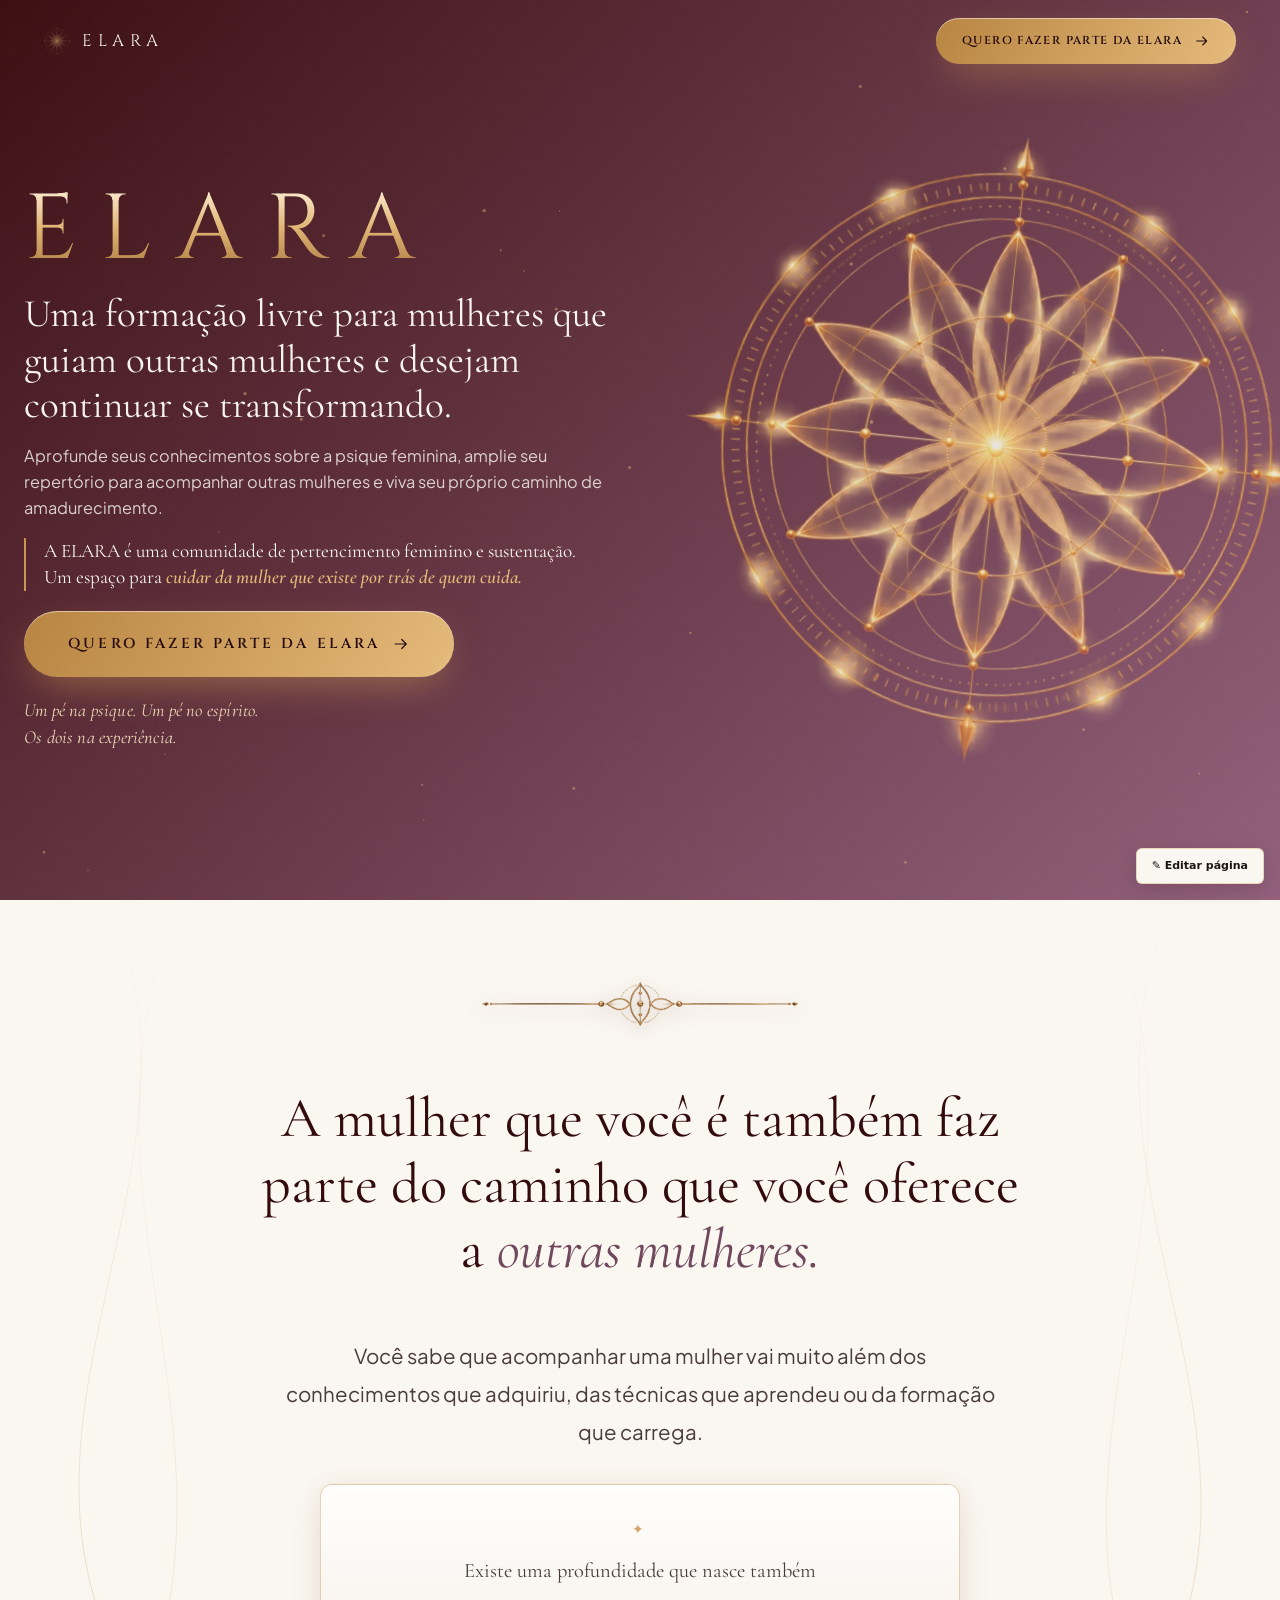
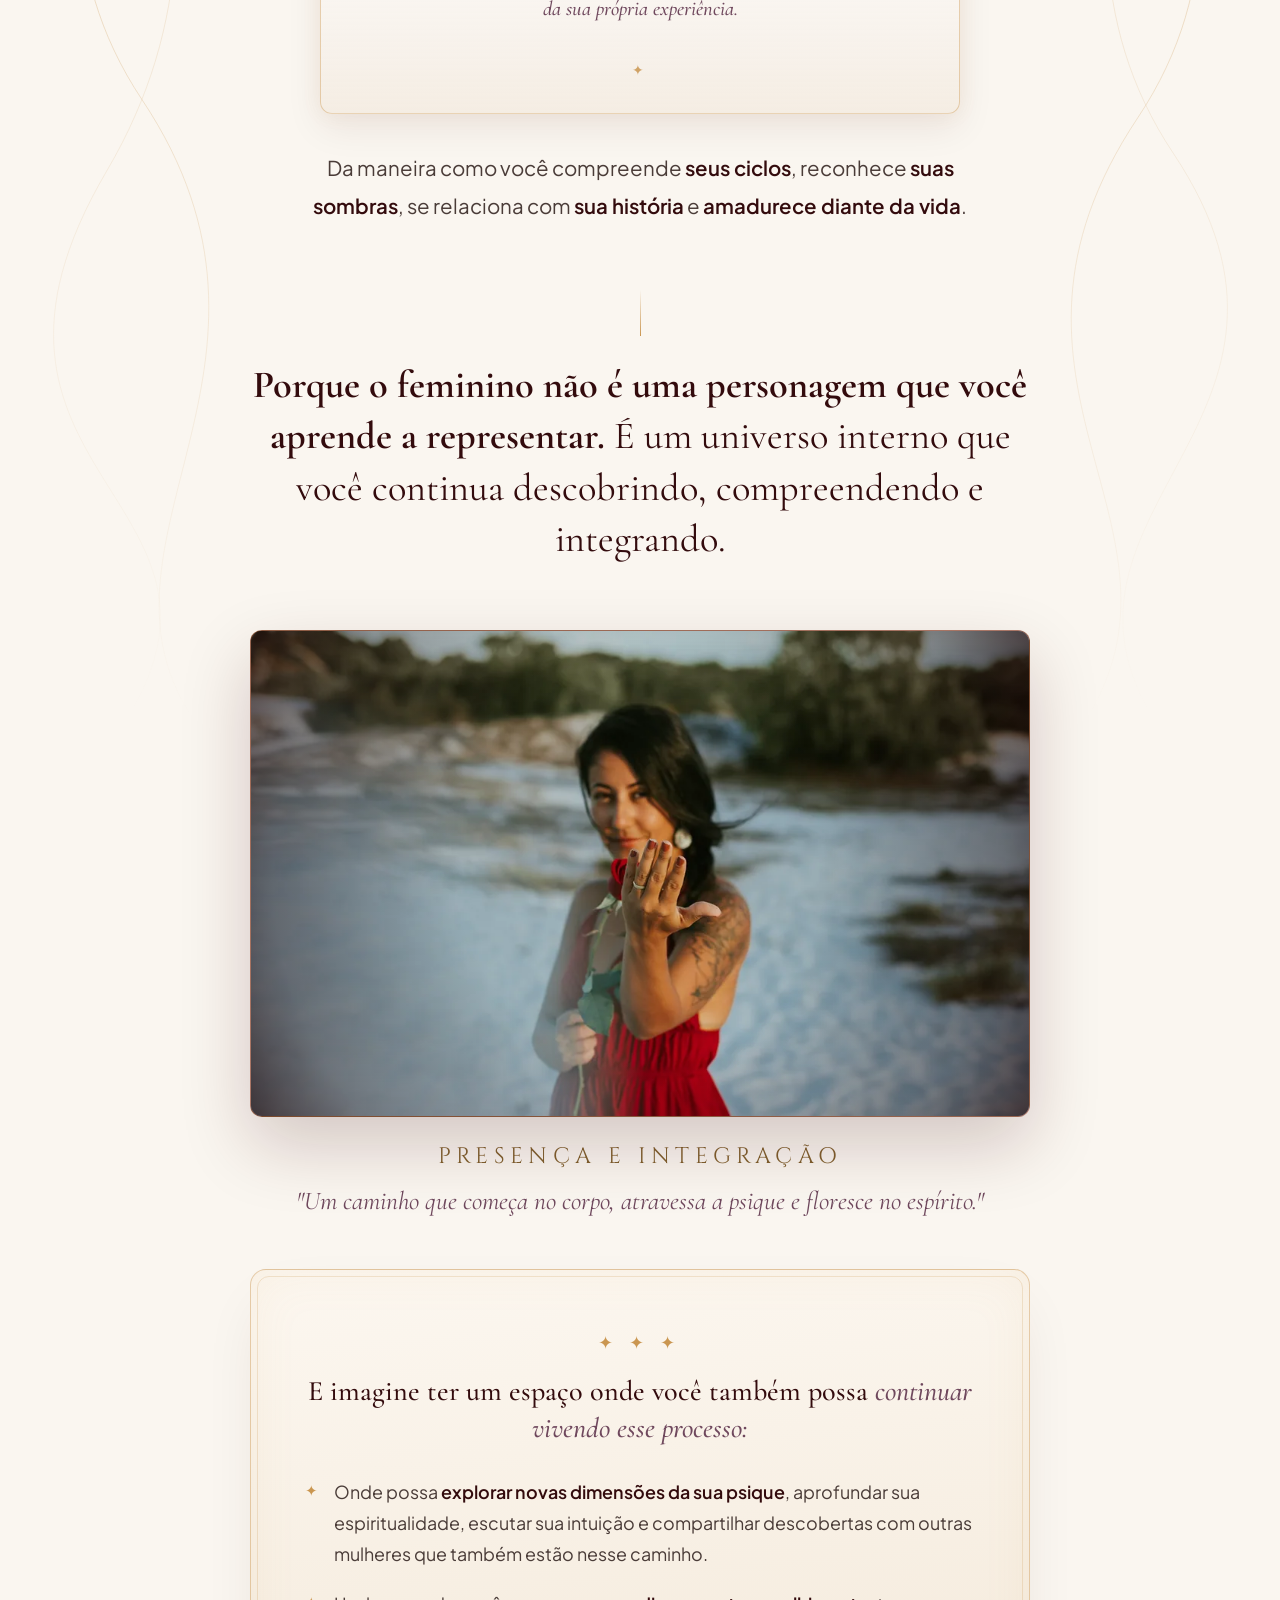
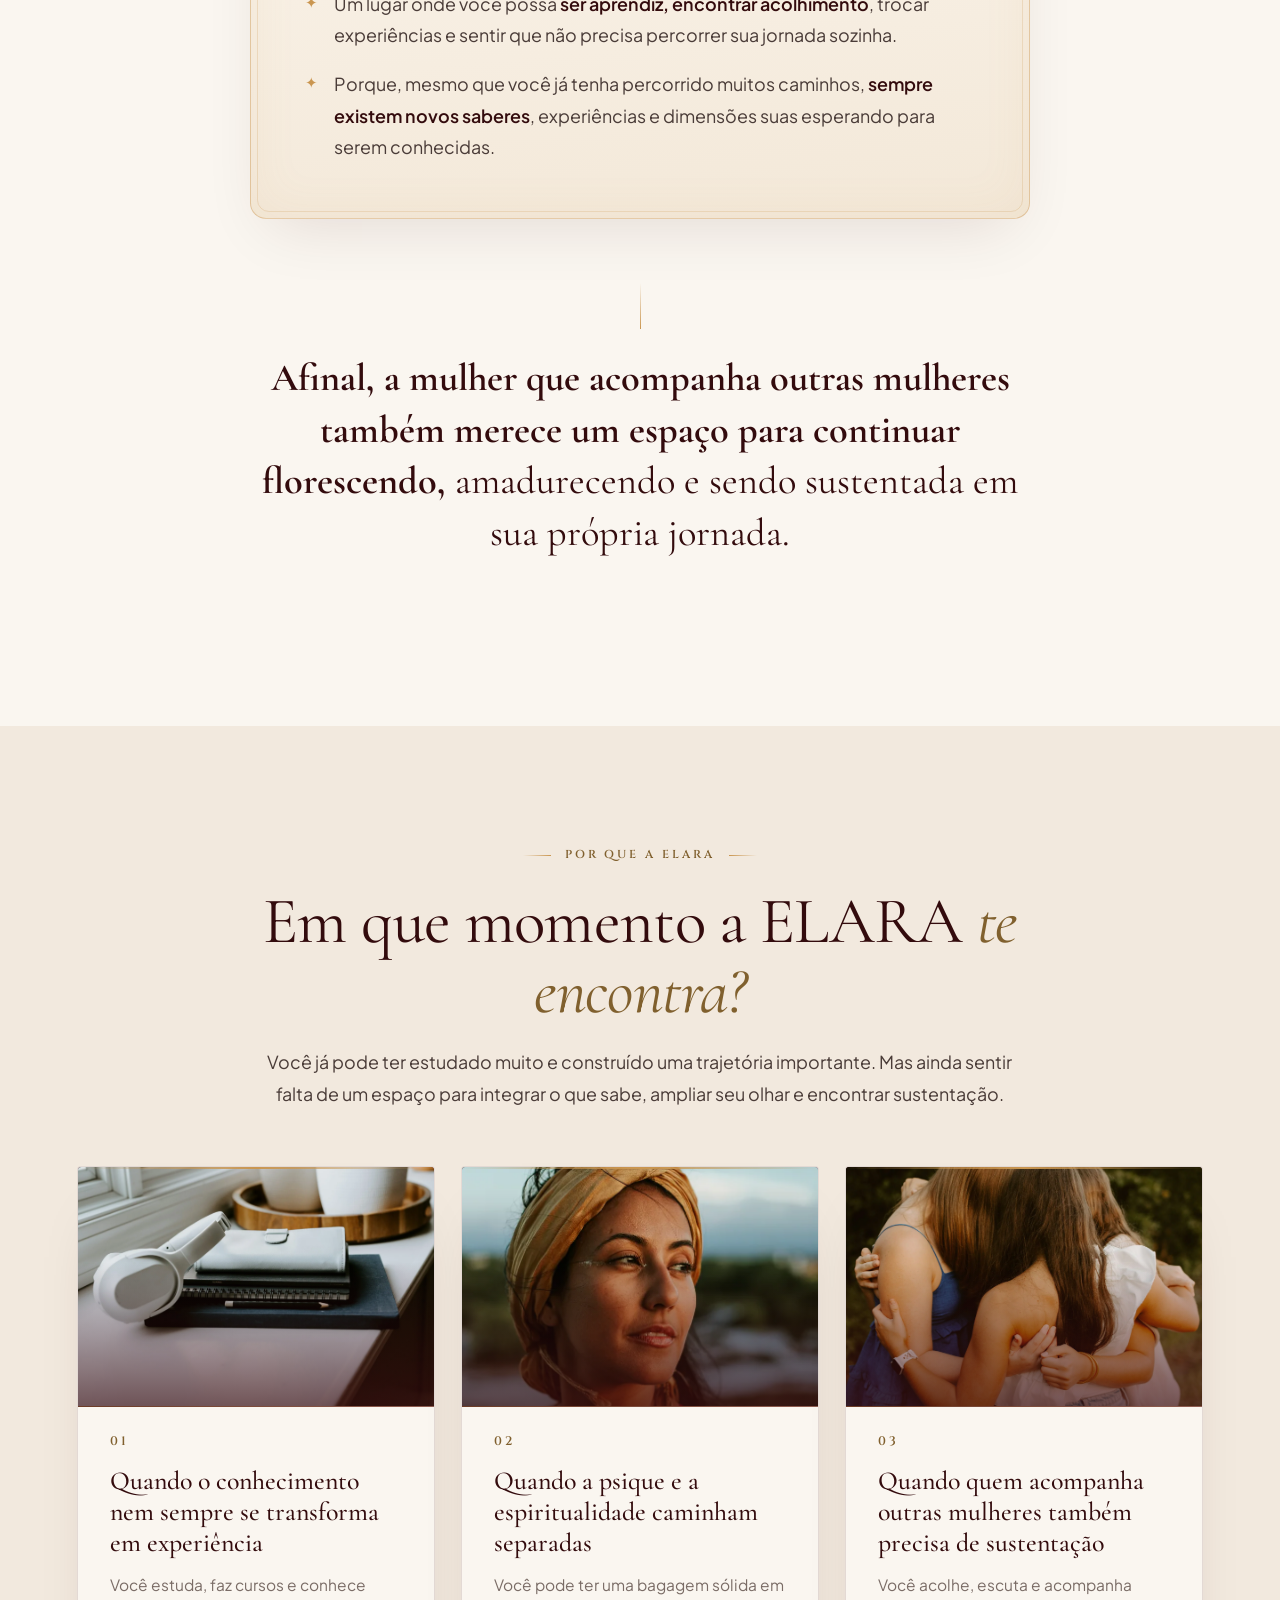
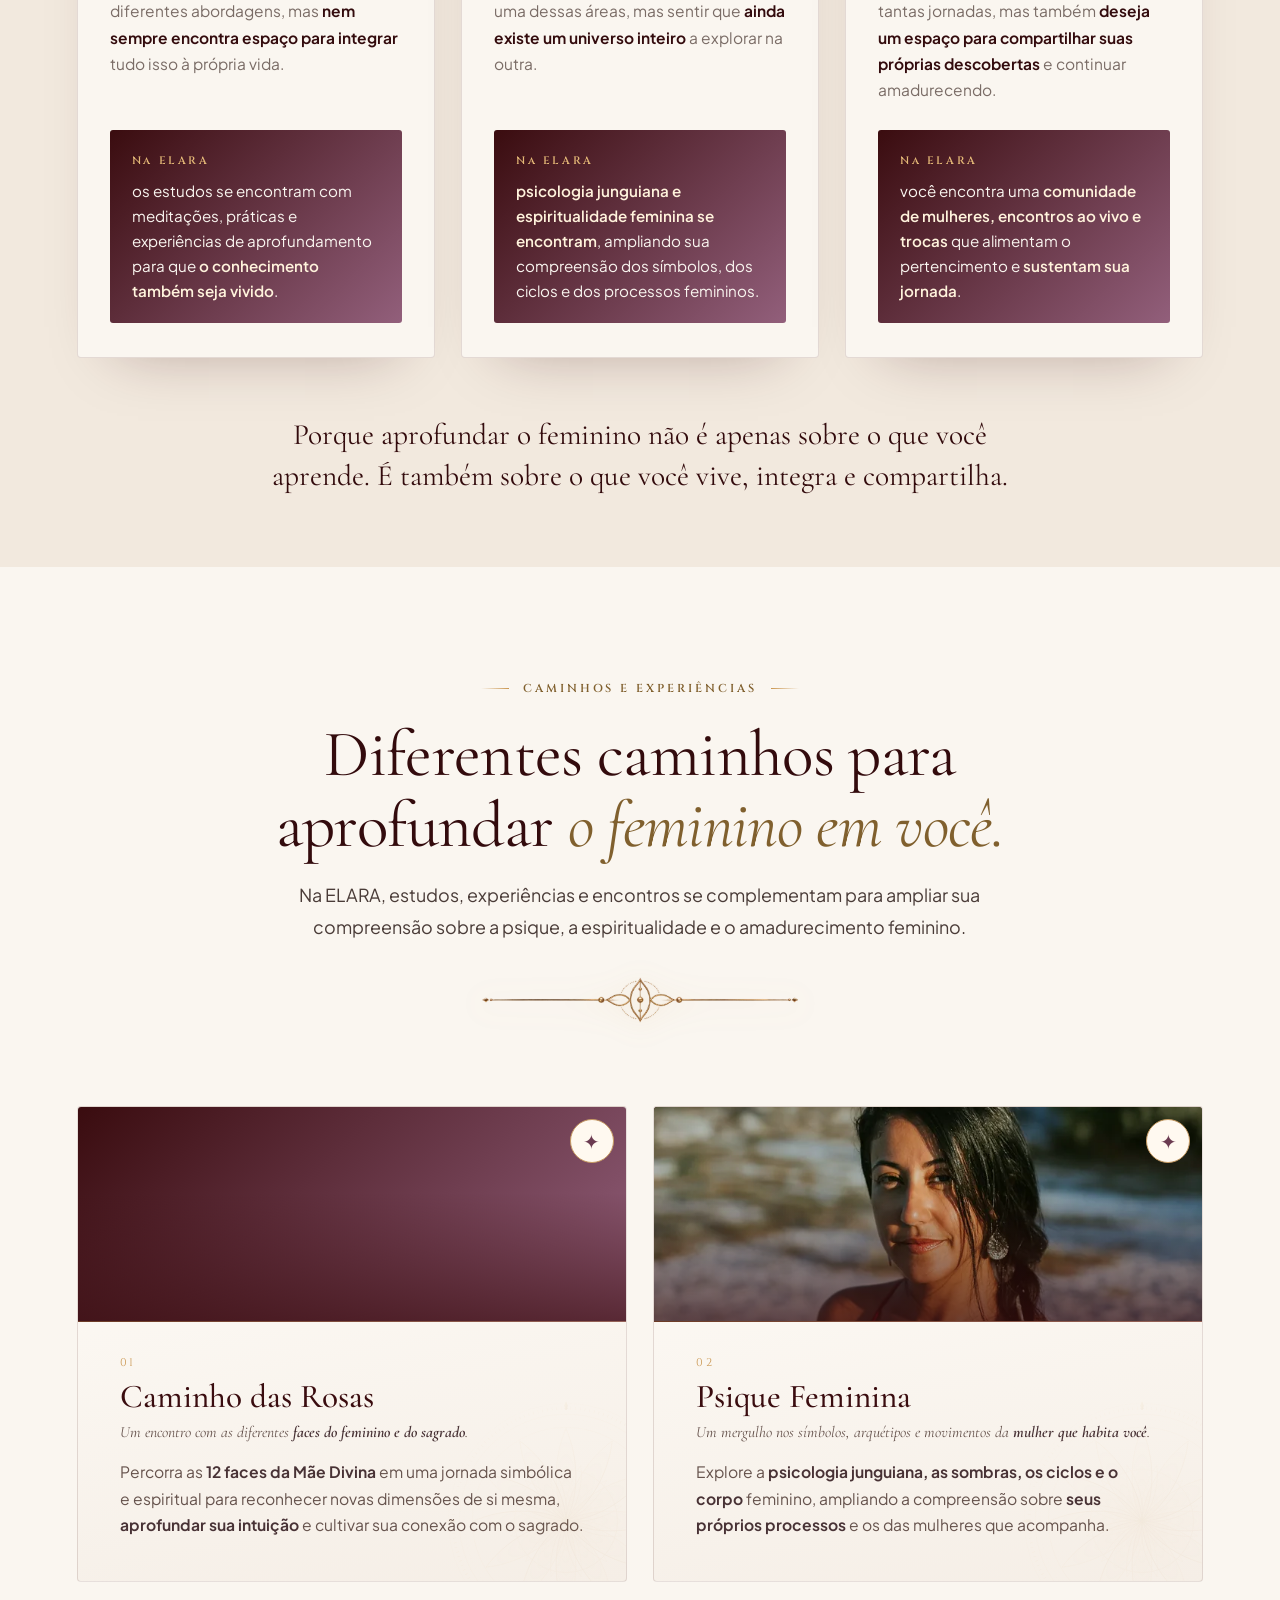
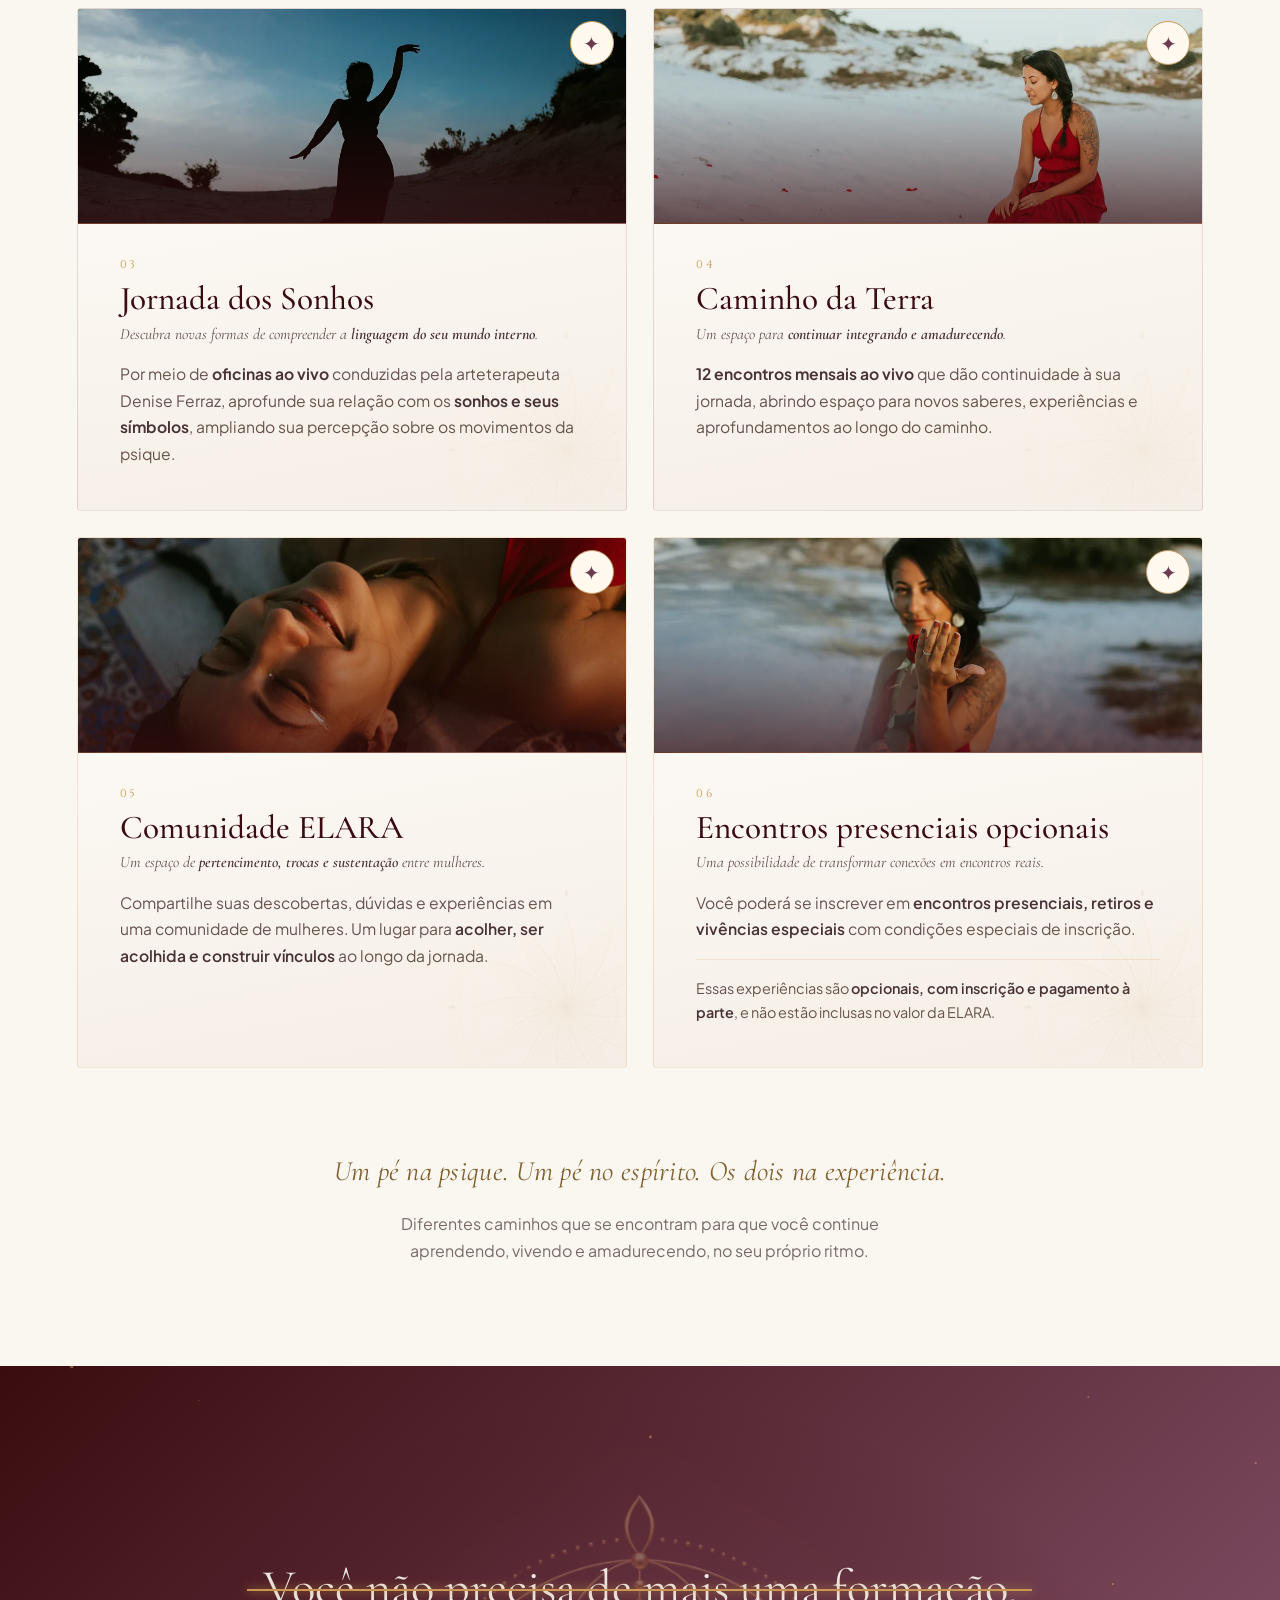
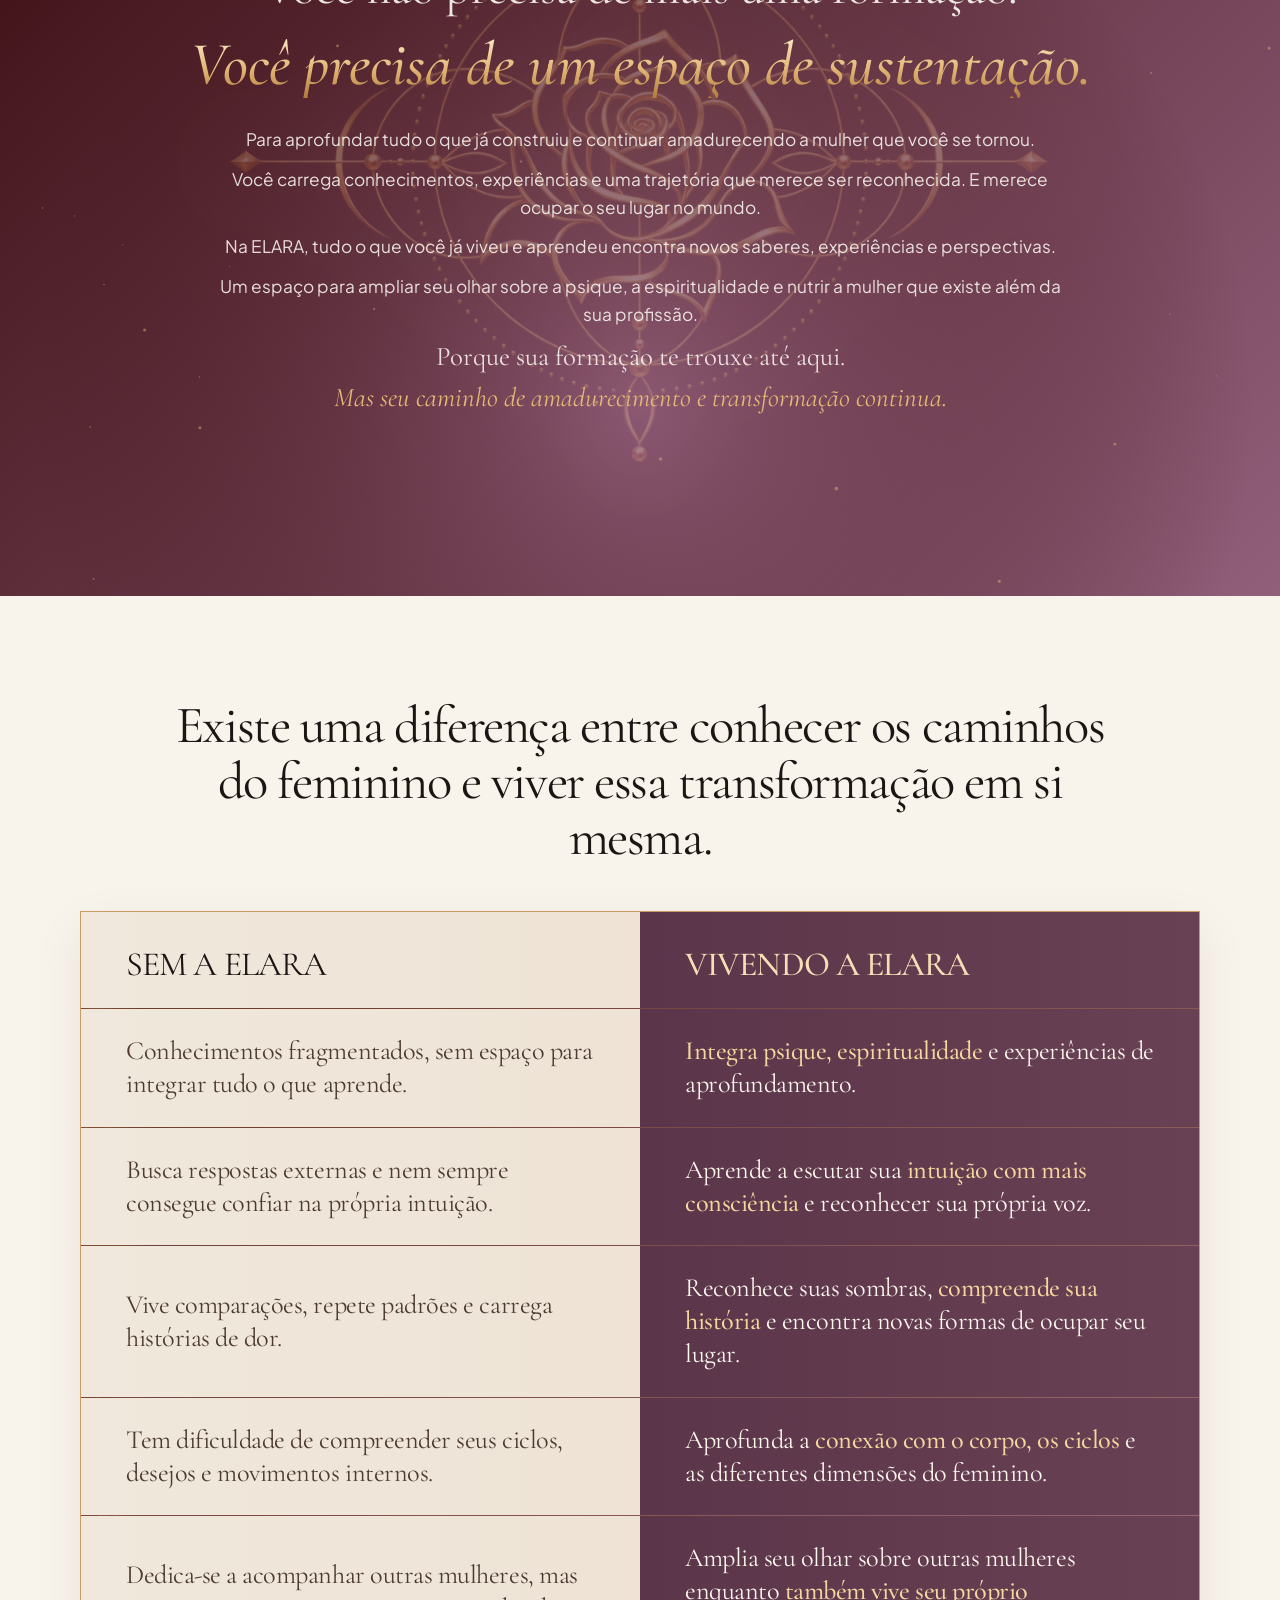
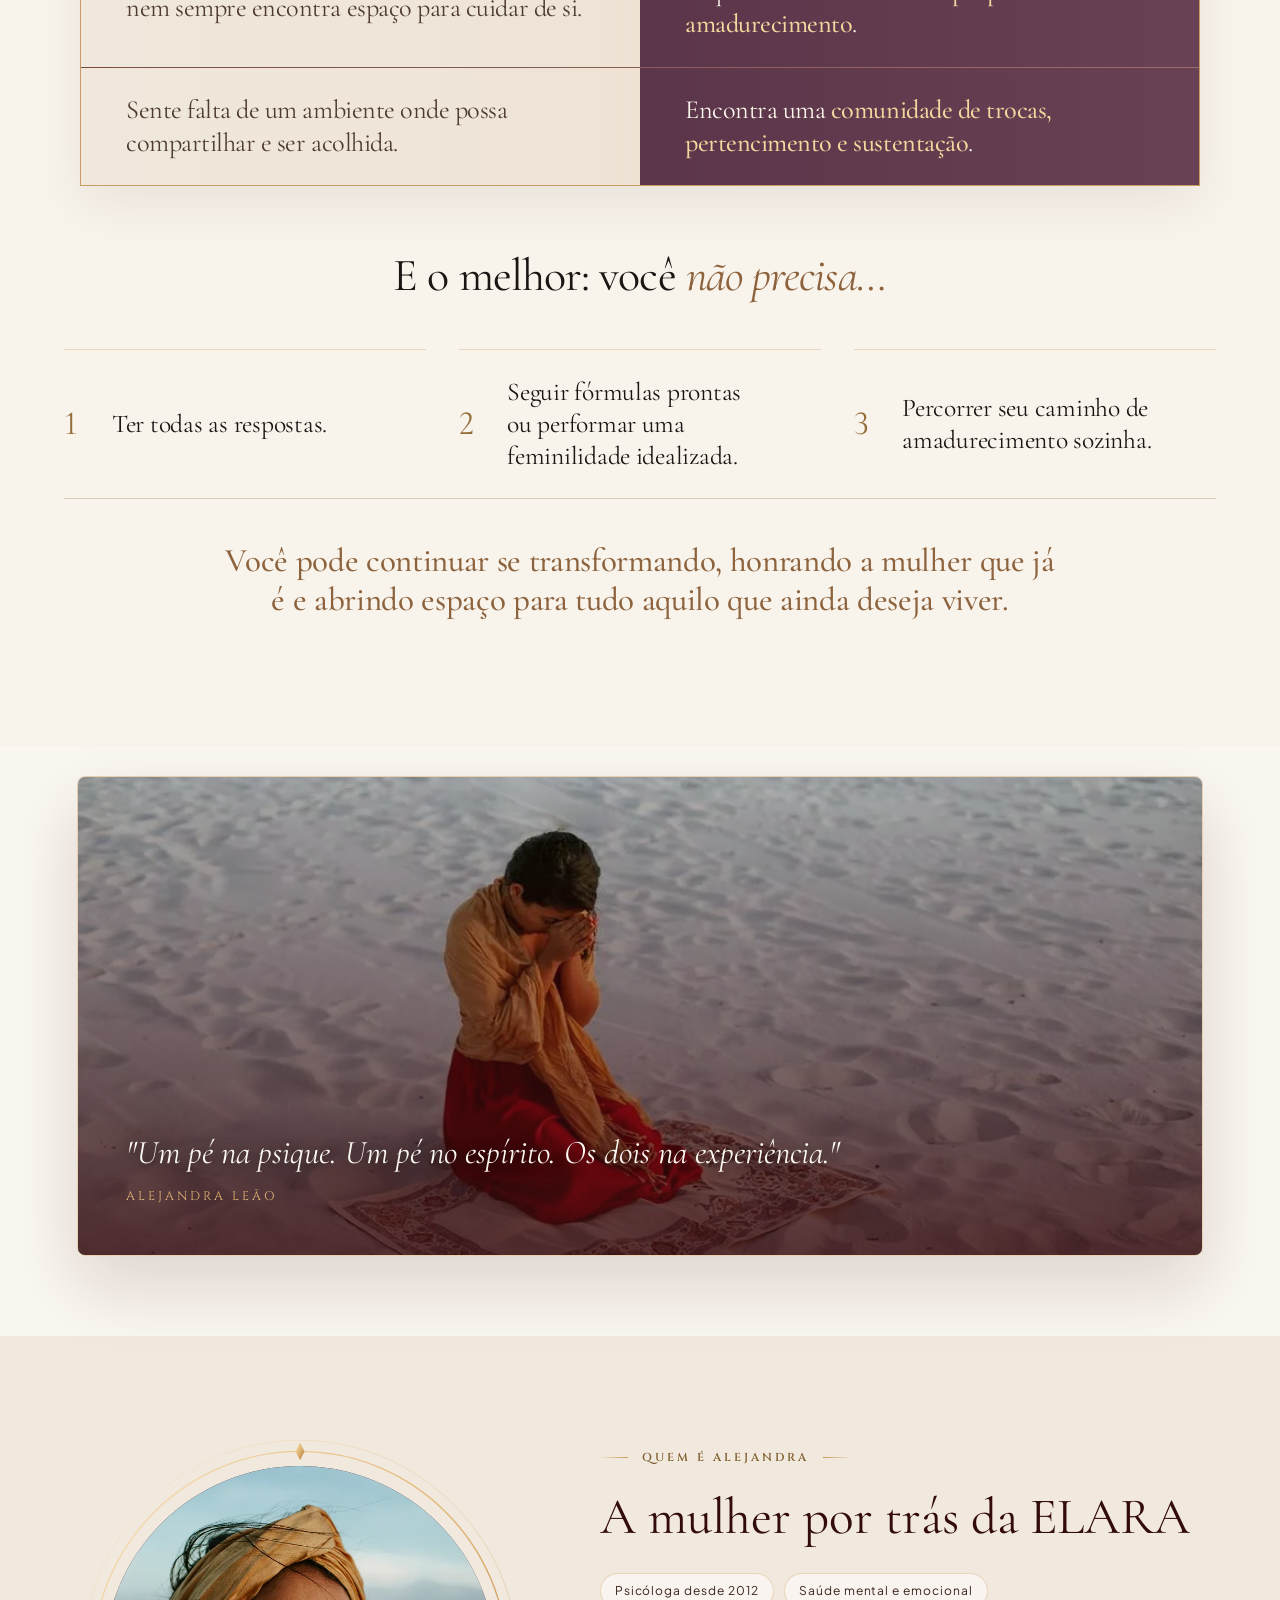
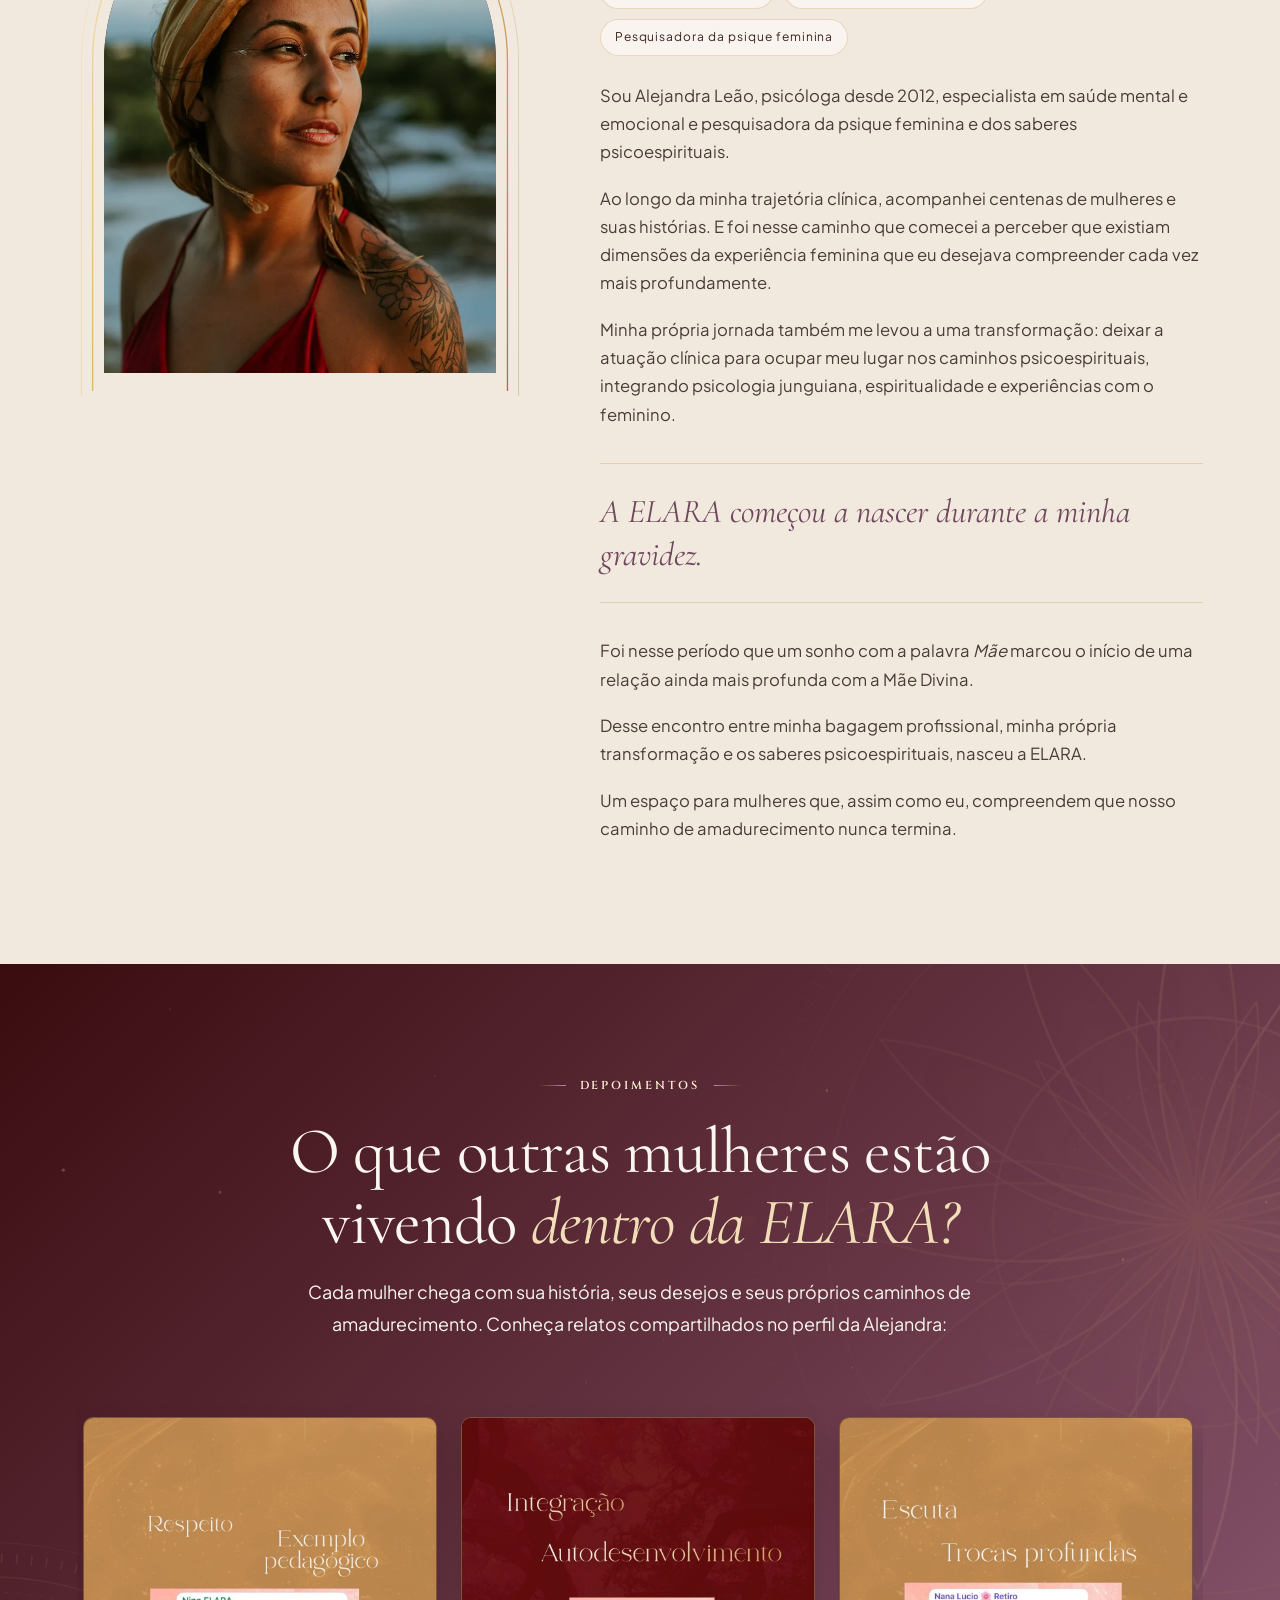
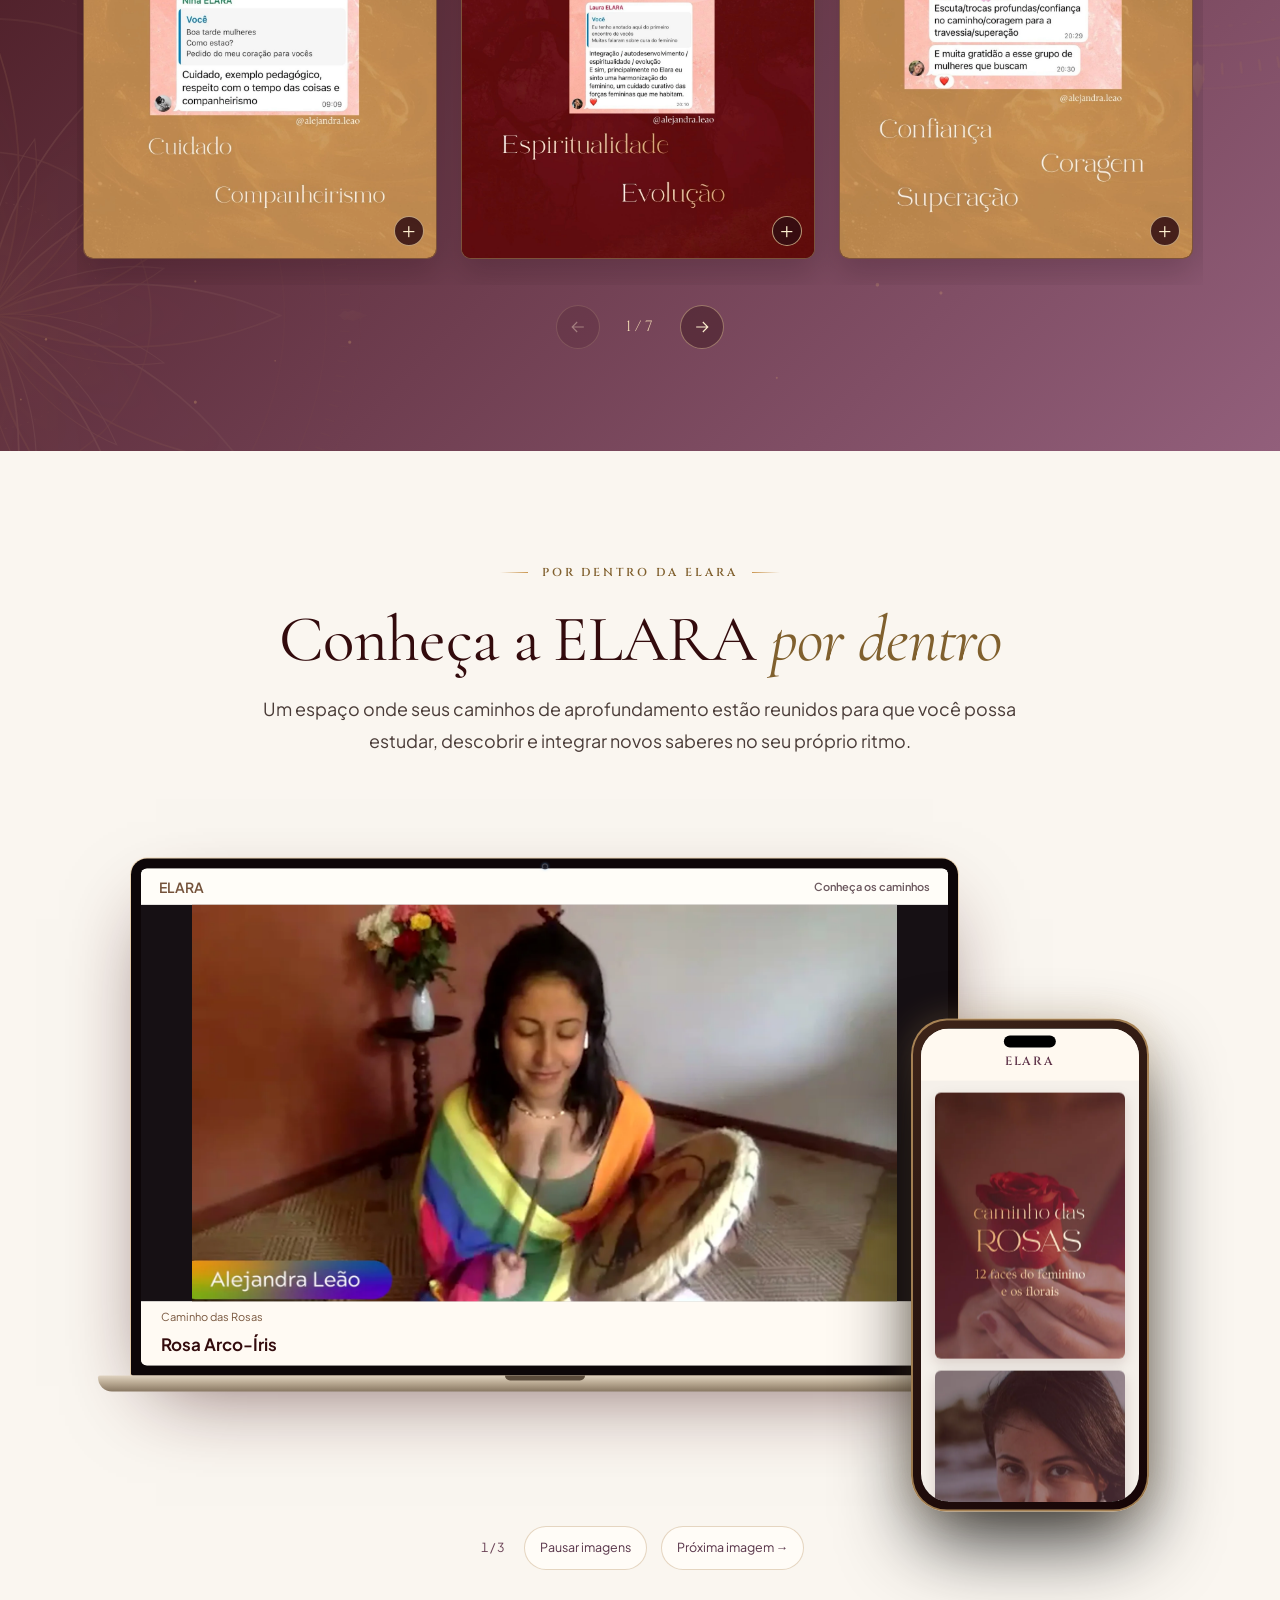
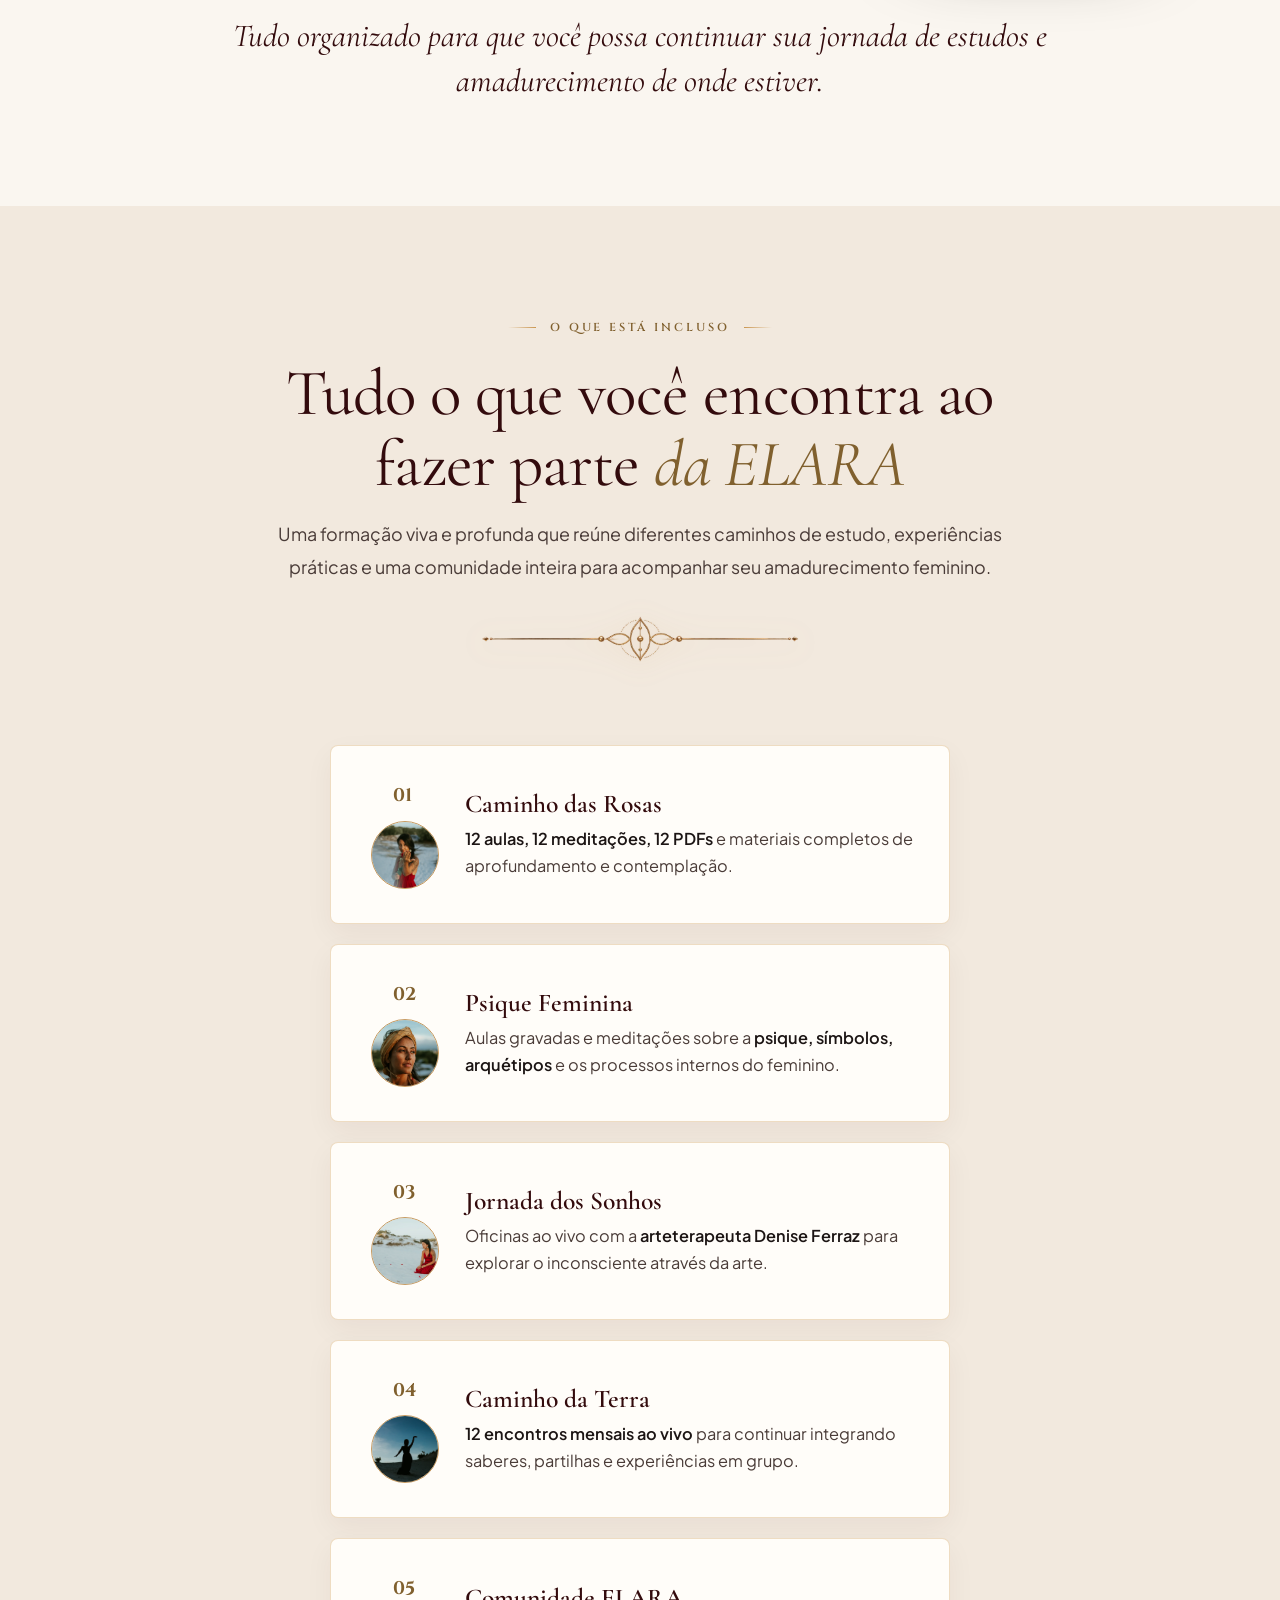
==== site/editor/index.html @ 64b1bbdb "chore(pages): publish approved reveal and campaign polish (#17)" ====
<!DOCTYPE html>
<html lang="pt-BR" data-color-preview="gradient">
<head>
  <meta charset="UTF-8">
  <meta name="viewport" content="width=device-width, initial-scale=1.0">
  <title>ELARA — Formação livre com Alejandra Leão</title>
  <meta name="description" content="Conheça a ELARA, formação livre e comunidade com Alejandra Leão. Psique feminina, espiritualidade, encontros e 12 meses de acesso.">
  <meta property="og:title" content="ELARA — Formação livre com Alejandra Leão">
  <meta property="og:description" content="Psique, espiritualidade e experiência: formação livre e comunidade para mulheres que guiam outras mulheres.">
  <meta name="theme-color" content="#3A0C0F">

  



  <meta name="robots" content="noindex, nofollow">
  <meta property="og:type" content="website">
  <meta property="og:locale" content="pt_BR">
  <meta property="og:site_name" content="ELARA — Alejandra Leão">
  <meta name="author" content="Alejandra Leão">
  <meta name="twitter:card" content="summary_large_image">
  <meta name="twitter:title" content="ELARA — Formação livre com Alejandra Leão">
  <meta name="twitter:description" content="Psique, espiritualidade e experiência: formação livre e comunidade para mulheres que guiam outras mulheres.">
  <script type="application/ld+json">{"@context":"https://schema.org","@graph":[{"@type":"Person","@id":"#alejandra","name":"Alejandra Leão"},{"@type":"WebPage","@id":"#pagina","name":"ELARA — Formação livre com Alejandra Leão","inLanguage":"pt-BR","description":"Formação livre e comunidade para mulheres que guiam outras mulheres. Psique, espiritualidade e experiência.","author":{"@id":"#alejandra"},"about":{"@type":"Course","name":"ELARA","description":"Formação livre e comunidade de amadurecimento feminino, com 12 meses de acesso. Não oferece certificação nem habilitação profissional.","provider":{"@id":"#alejandra"}}}]}</script>
  <link rel="icon" href="[data-uri]" type="image/svg+xml">
  <style id="elara-document-css">@font-face{font-family:Cinzel;font-style:normal;font-weight:100 900;font-display:swap;src:url([data-uri]) format("woff2")}@font-face{font-family:Cormorant Garamond;font-style:normal;font-weight:100 900;font-display:swap;src:url([data-uri]) format("woff2")}@font-face{font-family:Cormorant Garamond;font-style:italic;font-weight:100 900;font-display:swap;src:url([data-uri]) format("woff2")}@font-face{font-family:Plus Jakarta Sans;font-style:normal;font-weight:100 900;font-display:swap;src:url([data-uri]) format("woff2")}:root{--bordeaux: #3A0C0F;--bordeaux-deep: #1E0507;--bordeaux-mid: #4A1317;--wine: #640909;--earth: #3A241C;--gold: #CA9650;--gold-bright: #E4B877;--gold-pale: #F1DDB8;--gold-glow: rgba(202, 150, 80, .22);--paper: #FAF6F0;--paper-warm: #F2E9DE;--paper-deep: #E9DCCB;--ink: #1C1514;--ink-soft: #4A3C38;--ink-muted: #7A6C66;--line: rgba(202, 150, 80, .32);--line-dark: rgba(58, 12, 15, .12);--font-display: "Cormorant Garamond", Georgia, serif;--font-cinzel: "Cinzel", Georgia, serif;--font-body: "Plus Jakarta Sans", -apple-system, sans-serif;--ease-out: cubic-bezier(.16, 1, .3, 1);--wrap: min(1180px, 88vw);--wrap-narrow: min(680px, 88vw)}*,*:before,*:after{box-sizing:border-box;margin:0;padding:0}html{scroll-behavior:auto;overflow-x:clip}body{background:var(--paper);color:var(--ink);font-family:var(--font-body);font-size:16px;line-height:1.7;overflow-x:clip;-webkit-font-smoothing:antialiased;text-rendering:optimizeLegibility}img,svg{display:block;max-width:100%}a{color:inherit}button{font:inherit;cursor:pointer;border:0;background:none;color:inherit}strong,b{font-weight:650;color:var(--bordeaux)}.path-card strong,.path-card b{font-weight:650;color:var(--wine)}.path-card--dark strong,.path-card--dark b{color:var(--gold-bright);font-weight:600}.logic-card__problem strong{color:var(--bordeaux);font-weight:650}.logic-card__answer strong{color:#fff3dc;font-weight:600}.lenis.lenis-smooth{scroll-behavior:auto!important}.lenis.lenis-stopped{overflow:hidden}.wrap{width:var(--wrap);margin:0 auto;position:relative;z-index:2}.wrap-narrow{width:var(--wrap-narrow);margin:0 auto;position:relative;z-index:2}.sr-only{position:absolute;width:1px;height:1px;overflow:hidden;clip:rect(0 0 0 0);white-space:nowrap}body:after{content:"";position:fixed;inset:0;pointer-events:none;z-index:999;opacity:.05;background-image:url("data:image/svg+xml,%3Csvg xmlns='http://www.w3.org/2000/svg' width='160' height='160'%3E%3Cfilter id='n'%3E%3CfeTurbulence type='fractalNoise' baseFrequency='0.85' numOctaves='3' stitchTiles='stitch'/%3E%3C/filter%3E%3Crect width='100%25' height='100%25' filter='url(%23n)'/%3E%3C/svg%3E")}.eyebrow{font-family:var(--font-cinzel);font-size:.72rem;letter-spacing:.26em;text-transform:uppercase;font-weight:600;color:var(--gold);display:inline-flex;align-items:center;gap:14px;margin-bottom:22px}.eyebrow:before,.eyebrow:after{content:"";width:28px;height:1px;background:linear-gradient(90deg,transparent,var(--gold))}.eyebrow:after{background:linear-gradient(90deg,var(--gold),transparent)}.h-display{font-family:var(--font-display);font-weight:400;line-height:1.06;letter-spacing:-.01em;font-size:clamp(2.3rem,5vw,4.4rem)}.h-display em{font-style:italic;color:var(--gold)}.lead{font-size:clamp(1.05rem,1.4vw,1.2rem);line-height:1.8;color:var(--ink-soft)}.signature{font-family:var(--font-display);font-style:italic;font-size:clamp(1.35rem,2.2vw,1.8rem);color:var(--gold);letter-spacing:.01em}.section{position:relative;padding:clamp(70px,8vw,120px) 0;overflow:hidden}.section--dark{background:var(--bordeaux);color:var(--paper)}.section--dark .lead{color:#faf6f0c7}.section--warm{background:var(--paper-warm)}.section-head{text-align:center;margin:0 auto clamp(40px,5vw,64px);max-width:780px}.section-head .lead{margin-top:18px}.ornament-divider{display:block;width:min(320px,72vw);max-width:350px;height:auto;margin:0 auto 32px;filter:drop-shadow(0 4px 14px rgba(202,150,80,.25));pointer-events:none;-webkit-user-select:none;user-select:none}.section-head .ornament-divider,.compare__header .ornament-divider{margin:24px auto 0}.btn{position:relative;display:inline-flex;align-items:center;justify-content:center;gap:12px;padding:19px 38px;font-family:var(--font-cinzel);font-weight:600;font-size:.8rem;letter-spacing:.2em;text-transform:uppercase;text-decoration:none;border-radius:999px;overflow:hidden;isolation:isolate;transition:transform .5s var(--ease-out),box-shadow .5s var(--ease-out),color .4s;min-height:56px}.btn--gold{color:var(--bordeaux-deep);background:linear-gradient(120deg,#B9843F 0%,var(--gold-bright) 45%,#F6E2BC 55%,var(--gold) 100%);background-size:220% 100%;box-shadow:0 14px 40px -12px #ca9650a6,inset 0 1px #ffffff80;animation:btnSheen 6s ease-in-out infinite}.btn--gold:hover{transform:translateY(-3px);box-shadow:0 22px 50px -14px #ca9650d9}.btn--ghost{color:var(--gold-bright);border:1px solid var(--line);background:#ca96500f}.btn--ghost:hover{background:#ca965024;transform:translateY(-2px)}.btn--ghost-dark{color:var(--bordeaux);border:1px solid rgba(58,12,15,.25)}.btn--ghost-dark:hover{background:#3a0c0f0d;transform:translateY(-2px)}.btn svg{width:16px;height:16px;transition:transform .4s var(--ease-out)}.btn:hover svg{transform:translate(4px)}.btn__text-short{display:none}@keyframes btnSheen{0%,to{background-position:100% 0}50%{background-position:0 0}}.topbar{position:fixed;top:0;left:0;right:0;z-index:100;display:flex;align-items:center;justify-content:space-between;padding:18px max(24px,calc((100vw - 1240px)/2 + 24px));transition:background .5s,padding .5s,backdrop-filter .5s}.topbar.is-scrolled{background:#1e0507c7;-webkit-backdrop-filter:blur(14px) saturate(140%);backdrop-filter:blur(14px) saturate(140%);padding:12px max(24px,calc((100vw - 1240px)/2 + 24px));border-bottom:1px solid rgba(202,150,80,.15)}.topbar__brand{font-family:var(--font-cinzel);letter-spacing:.34em;color:var(--paper);text-decoration:none;font-size:1.05rem;display:flex;align-items:center;gap:12px}.topbar__brand svg{width:26px;height:26px;color:var(--gold)}.topbar .btn{padding:13px 26px;min-height:46px;font-size:.74rem}.topbar__progress{position:absolute;left:0;bottom:-1px;height:1px;width:100%;transform-origin:left;transform:scaleX(0);background:linear-gradient(90deg,var(--gold),var(--gold-bright))}.hero{position:relative;height:auto;min-height:100svh;max-height:none;background:radial-gradient(120% 90% at 70% 30%,#5A161B 0%,var(--bordeaux) 42%,var(--bordeaux-deep) 100%);color:var(--paper);display:flex;align-items:flex-end;justify-content:center;padding:76px 24px 0;overflow:hidden}.hero__canvas,.bordeaux-canvas{position:absolute;inset:0;width:100%;height:100%;z-index:1;pointer-events:none}.hero__grid{display:grid;grid-template-columns:1.12fr .88fr;gap:clamp(28px,4vw,60px);align-items:end;width:100%;max-width:1240px;margin:0 auto;min-height:calc(100svh - 76px)}.hero__copy{padding-bottom:clamp(24px,4.5vh,48px);align-self:center;max-width:630px}.hero__name{font-family:var(--font-cinzel);font-weight:400;font-size:clamp(3.6rem,7.2vw,5.8rem);letter-spacing:.26em;line-height:.98;margin-bottom:16px;background:linear-gradient(180deg,#FFF3DC 0%,var(--gold-bright) 45%,#A9763A 100%);-webkit-background-clip:text;background-clip:text;color:transparent}.hero__name .char{display:inline-block}.hero__headline{font-family:var(--font-display);font-weight:400;font-size:clamp(1.6rem,2.35vw,2.25rem);line-height:1.24;max-width:620px;margin-bottom:16px}.hero__text{color:#faf6f0d1;max-width:580px;margin-bottom:14px;font-size:clamp(1.02rem,1.25vw,1.14rem);line-height:1.6}.hero__care{font-family:var(--font-display);font-size:clamp(1.18rem,1.5vw,1.42rem);line-height:1.38;max-width:580px;margin:16px 0 20px;padding-left:18px;border-left:2px solid var(--gold);color:var(--paper)}.hero__care strong{font-weight:600;font-style:italic;color:var(--gold-bright)}.hero__actions{display:flex;flex-wrap:wrap;gap:16px;align-items:center;margin-top:10px}.hero__actions .btn{padding:21px 44px;font-size:.9rem;letter-spacing:.22em;min-height:62px}.hero__actions .btn svg{width:18px;height:18px}.hero__sig{font-family:var(--font-display);font-style:italic;font-size:clamp(1.15rem,1.4vw,1.32rem);line-height:1.45;color:var(--gold-pale);margin-top:20px}.hero__visual{position:relative;width:100%;height:100%;display:flex;align-items:flex-end;justify-content:center}.hero__mandala-wrap{position:absolute;left:50%;top:46%;transform:translate(-50%,-50%);width:min(650px,80vh);aspect-ratio:1;pointer-events:none;z-index:1;display:flex;align-items:center;justify-content:center}.hero__mandala-luz{width:100%;height:100%;object-fit:contain;pointer-events:none;mix-blend-mode:screen;opacity:.88}.hero__portrait{position:relative;z-index:2;height:min(660px,86vh);width:auto;display:flex;align-items:flex-end;justify-content:center;transform:translate(0);filter:drop-shadow(0 20px 50px rgba(0,0,0,.75)) drop-shadow(0 0 40px rgba(202,150,80,.22));pointer-events:none}.hero__portrait-img{height:100%;width:auto;max-width:100%;object-fit:contain;object-position:bottom center;display:block}.spin-slow{animation:spin 90s linear infinite;transform-origin:50% 50%}.spin-rev{animation:spin 140s linear infinite reverse;transform-origin:50% 50%}@keyframes spin{to{transform:rotate(360deg)}}.pulse-soft{animation:pulseSoft 5s ease-in-out infinite;transform-origin:50% 50%}@keyframes pulseSoft{0%,to{opacity:.55}50%{opacity:1}}.activation{position:relative;background:var(--paper);padding-top:clamp(48px,6vw,72px)}.activation .wrap-narrow{width:min(780px,90vw)}.activation .ornament-divider{position:relative;z-index:12;margin:0 auto clamp(24px,4vw,40px);max-width:min(320px,78vw);pointer-events:none;filter:drop-shadow(0 4px 10px rgba(58,12,15,.28))}.activation__threads{position:absolute;inset:0;z-index:0;pointer-events:none;opacity:.55}.activation__title{font-family:var(--font-display);font-size:clamp(2.3rem,4.4vw,3.6rem);line-height:1.16;color:var(--bordeaux);text-align:center;margin-bottom:56px;font-weight:400}.activation__title em{color:var(--wine)}.activation p{font-size:clamp(1.22rem,1.6vw,1.45rem);line-height:1.85;color:var(--ink-soft);margin-bottom:30px}.activation .pull{font-family:var(--font-display);font-size:clamp(1.85rem,3vw,2.5rem);line-height:1.34;color:var(--bordeaux);margin:64px auto;text-align:center;position:relative;max-width:780px}.activation .pull:before{content:"";display:block;width:1px;height:46px;margin:0 auto 24px;background:linear-gradient(transparent,var(--gold))}.scrub-words .w{opacity:.28;transition:opacity .2s linear}.activation-intro{margin:0 auto clamp(32px,4.5vw,48px);max-width:720px;text-align:center}.activation-lead{font-size:clamp(1.15rem,1.55vw,1.35rem);line-height:1.82;color:var(--ink-soft);margin-bottom:32px}.activation-depth-card{position:relative;margin:32px auto 36px;padding:clamp(22px,3.5vw,32px) clamp(20px,4vw,36px);background:linear-gradient(180deg,#ffffffe0,#f2e9deb8);border:1px solid rgba(202,150,80,.42);border-radius:12px;box-shadow:0 14px 36px #3a0c0f14,0 0 20px #ca965014;max-width:640px;text-align:center}.activation-depth-card__ornament{display:block;font-size:.85rem;color:var(--gold);letter-spacing:.3em;opacity:.85}.activation-depth-card__quote{font-family:var(--font-display);font-size:clamp(1.4rem,2.4vw,1.85rem);line-height:1.34;color:var(--bordeaux);margin:12px 0;font-weight:400}.activation-depth-card__quote em{font-style:italic;color:var(--wine);font-weight:500}.activation-facets{font-size:clamp(1.12rem,1.5vw,1.3rem);line-height:1.82;color:var(--ink-soft);margin-bottom:24px}.activation-facets strong{color:var(--bordeaux);font-weight:600}.activation-photo{margin:50px auto 44px;max-width:780px;text-align:center}.activation-photo__frame{position:relative;border-radius:12px;overflow:hidden;border:1px solid rgba(202,150,80,.45);aspect-ratio:16 / 10;box-shadow:0 28px 70px #3a0c0f33;background:#1a0406}.activation-photo__frame img{width:100%;height:100%;object-fit:cover;transition:transform .8s cubic-bezier(.16,1,.3,1);display:block}.activation-photo:hover .activation-photo__frame img{transform:scale(1.03)}.activation-photo__glow{position:absolute;inset:0;pointer-events:none;background:radial-gradient(circle at center,transparent 40%,rgba(26,4,6,.35) 80%,rgba(26,4,6,.7) 100%)}.activation-photo__caption{margin-top:20px;display:flex;flex-direction:column;gap:8px;align-items:center}.activation-photo__tag{font-family:var(--font-cinzel);font-size:1.4rem;letter-spacing:.24em;text-transform:uppercase;color:var(--gold)}.activation-photo__caption em{font-family:var(--font-display);font-size:clamp(1.5rem,2vw,1.8rem);color:var(--wine);font-style:italic;max-width:800px;line-height:1.4;text-align:center}.activation-parchment{position:relative;background:linear-gradient(175deg,#fcf7f0,#f3e8d8);border:1px solid rgba(202,150,80,.45);border-radius:16px;padding:clamp(38px,5vw,56px) clamp(28px,5vw,54px);margin:50px auto 44px;max-width:780px;box-shadow:0 24px 60px -20px #3a0c0f1f,inset 0 0 50px #ca965014}.activation-parchment:before{content:"";position:absolute;inset:6px;border:1px solid rgba(202,150,80,.22);border-radius:12px;pointer-events:none}.parchment__mark{text-align:center;color:var(--gold);font-size:1.15rem;letter-spacing:.35em;margin-bottom:16px}.parchment__lead{font-family:var(--font-display);font-weight:500;font-size:clamp(1.45rem,2.2vw,1.95rem);line-height:1.32;color:var(--bordeaux);text-align:center;margin-bottom:28px}.parchment__lead em{font-style:italic;color:var(--wine)}.parchment__body{display:flex;flex-direction:column;gap:18px}.parchment__item{display:flex;align-items:flex-start;gap:16px;font-size:clamp(1.1rem,1.4vw,1.25rem)!important;line-height:1.75!important;color:var(--ink-soft)!important;margin-bottom:0!important}.parchment__bullet{color:var(--gold);font-size:.95rem;line-height:1.9;flex-shrink:0}.parchment__item strong{color:var(--bordeaux);font-weight:600}.logic{background:var(--paper-warm)}.logic__pin{min-height:100svh;display:flex;align-items:center;padding:110px 0 70px}.logic__grid{display:grid;grid-template-columns:repeat(3,1fr);gap:26px}.logic-card{position:relative;background:var(--paper);border:1px solid var(--line-dark);border-radius:4px;padding:0 32px 34px;display:flex;flex-direction:column;box-shadow:0 30px 60px -40px #3a0c0f59;overflow:hidden;transition:transform .6s var(--ease-out),box-shadow .6s var(--ease-out)}.logic-card:hover{transform:translateY(-5px);box-shadow:0 40px 70px -35px #3a0c0f73}.logic-card:before{content:"";position:absolute;left:0;top:0;right:0;height:2px;background:linear-gradient(90deg,transparent,var(--gold),transparent);z-index:2}.logic-card__thumb-header{width:calc(100% + 64px);margin:0 -32px 24px;height:240px;overflow:hidden;border-bottom:1px solid rgba(202,150,80,.35);background:#1a0406;position:relative}.logic-card__thumb-header img{width:100%;height:100%;object-fit:cover;transition:transform .7s cubic-bezier(.16,1,.3,1);display:block}.logic-card:hover .logic-card__thumb-header img{transform:scale(1.06)}.logic-card__thumb-header:after{content:"";position:absolute;inset:0;background:linear-gradient(180deg,transparent 40%,rgba(20,4,7,.6) 100%);pointer-events:none}.logic-card__num{font-family:var(--font-cinzel);font-size:.78rem;letter-spacing:.26em;color:var(--gold);margin-bottom:12px;font-weight:600;display:inline-block}.logic-card h3{font-family:var(--font-display);font-weight:500;font-size:1.62rem;line-height:1.2;color:var(--bordeaux);margin-bottom:14px}.logic-card__problem{color:var(--ink-muted);font-size:.97rem;margin-bottom:26px}.logic-card__answer{margin-top:auto;padding:22px 22px 20px;border-radius:3px;background:linear-gradient(160deg,var(--bordeaux) 0%,#52141A 100%);color:var(--paper);font-size:.95rem;line-height:1.65;position:relative}.logic-card__answer b{display:block;font-family:var(--font-cinzel);font-size:.68rem;letter-spacing:.24em;color:var(--gold-bright);margin-bottom:8px;font-weight:600}.logic__closing{text-align:center;margin:56px auto 0;max-width:760px;font-family:var(--font-display);font-size:clamp(1.4rem,2.3vw,1.85rem);line-height:1.4;color:var(--bordeaux)}.paths{background:var(--paper)}.paths__grid{display:grid;grid-template-columns:repeat(2,1fr);gap:26px}.path-card{position:relative;padding:0 42px 42px;border-radius:4px;background:linear-gradient(170deg,#FFFDF9 0%,var(--paper-warm) 100%);border:1px solid var(--line-dark);overflow:hidden;transition:transform .7s var(--ease-out),box-shadow .7s var(--ease-out),border-color .5s}.path-card:hover{transform:translateY(-6px);box-shadow:0 40px 70px -45px #3a0c0f8c;border-color:var(--line)}.path-card__tag{font-family:var(--font-cinzel);font-size:.7rem;letter-spacing:.24em;color:var(--gold)}.path-card h3{font-family:var(--font-display);font-weight:500;font-size:clamp(1.9rem,2.6vw,2.3rem);color:var(--bordeaux);margin:6px 0;line-height:1.1}.path-card__sub{font-family:var(--font-display);font-style:italic;font-size:1.22rem;color:var(--wine);margin-bottom:16px;line-height:1.35}.path-card p{color:var(--ink-soft);font-size:.98rem}.path-card__watermark{position:absolute;right:-60px;bottom:-60px;width:240px;height:240px;color:var(--gold);opacity:.08;pointer-events:none}.path-card--has-thumb{padding-top:0;overflow:hidden}.path-card__thumb-header{width:calc(100% + 84px);margin:0 -42px 24px;height:clamp(170px,18vw,215px);overflow:hidden;border-bottom:1px solid rgba(202,150,80,.35);background:#1a0406;position:relative}.path-card__thumb-header img{width:100%;height:100%;object-fit:cover;transition:transform .7s cubic-bezier(.16,1,.3,1);display:block}.path-card:hover .path-card__thumb-header img{transform:scale(1.05)}.path-card__thumb-header:after{content:"";position:absolute;inset:0;background:linear-gradient(180deg,transparent 40%,rgba(20,4,7,.65) 100%);pointer-events:none}.paths__duo{display:grid;grid-template-columns:repeat(2,1fr);gap:26px;margin-top:26px}.path-card--dark{background:linear-gradient(165deg,var(--bordeaux) 0%,#2A0709 100%);border-color:#ca965033;color:var(--paper)}.path-card--dark h3{color:var(--paper)}.path-card--dark .path-card__sub{color:var(--gold-bright)}.path-card--dark p{color:#faf6f0bf}.path-card__note{margin-top:16px;padding-top:16px;border-top:1px solid rgba(202,150,80,.2);font-size:.9rem!important}.kit-card{margin-top:36px;display:grid;grid-template-columns:1.15fr .85fr;gap:48px;align-items:center;padding:38px 42px;border-radius:8px;border:1px solid rgba(202,150,80,.45);background:linear-gradient(135deg,#fffdf9e6,#f6eee3fa);box-shadow:0 24px 60px #3a0c0f14,0 0 0 1px #fff9 inset;position:relative;overflow:hidden}.kit-card:before{content:"";position:absolute;top:0;left:0;right:0;height:3px;background:linear-gradient(90deg,transparent,var(--gold),transparent)}.kit-card__visual{display:flex;flex-direction:column;gap:14px}.kit-card__figure{position:relative;border-radius:6px;overflow:hidden;aspect-ratio:16 / 11;background:#1a0406;border:1px solid rgba(202,150,80,.35);box-shadow:0 16px 36px #3a0c0f26}.kit-card__img{width:100%;height:100%;object-fit:cover;transition:transform .6s cubic-bezier(.16,1,.3,1),opacity .25s ease;display:block}.kit-card__figure:hover .kit-card__img{transform:scale(1.03)}.kit-card__badge{position:absolute;bottom:12px;left:12px;padding:6px 14px;font-family:var(--font-cinzel);font-size:.68rem;letter-spacing:.16em;text-transform:uppercase;color:var(--gold-bright);background:#2a0709e0;-webkit-backdrop-filter:blur(8px);backdrop-filter:blur(8px);border:1px solid rgba(202,150,80,.4);border-radius:999px;pointer-events:none}.kit-card__thumbs{display:flex;gap:10px}.kit-card__thumb{flex:1;height:84px;border-radius:6px;overflow:hidden;border:2px solid transparent;padding:0;background:#2a0709;cursor:pointer;transition:border-color .25s,transform .25s,opacity .25s;opacity:.65}.kit-card__thumb img{width:100%;height:100%;object-fit:cover;display:block}.kit-card__thumb:hover{opacity:1;transform:translateY(-2px)}.kit-card__thumb.is-active{border-color:var(--gold);opacity:1;box-shadow:0 4px 12px #ca96504d}.kit-card h3{font-family:var(--font-display);font-weight:500;font-size:2.15rem;color:var(--bordeaux);line-height:1.1;margin:6px 0 10px}.kit-card__highlights{display:grid;grid-template-columns:1fr;gap:10px;margin-top:22px;padding-top:20px;border-top:1px solid rgba(202,150,80,.25)}.kit-card__highlights span{display:flex;align-items:center;gap:10px;font-size:.94rem;color:var(--ink);font-weight:500}.kit-card__highlights svg{flex:0 0 16px;width:16px;height:16px;color:var(--gold)}.paths__closing{text-align:center;margin-top:80px}.paths__closing p:last-child{color:var(--ink-muted);max-width:560px;margin:14px auto 0}.roses-stage{position:relative;background:var(--bordeaux-deep);color:var(--paper);overflow:hidden}.roses-stage__aura{position:absolute;inset:-20%;z-index:0;transition:background 1.2s ease;background:radial-gradient(circle at 30% 50%,rgba(240,235,225,.18),transparent 55%)}.roses-stage__inner{position:relative;z-index:2;min-height:100svh;display:grid;grid-template-rows:auto 1fr auto;padding:96px 5vw 40px}.roses-stage__top{display:flex;align-items:center;gap:24px;font-family:var(--font-cinzel);font-size:.7rem;letter-spacing:.24em;color:var(--gold-bright);text-transform:uppercase}.roses-stage__track{flex:1;height:1px;background:#ca965038;position:relative}.roses-stage__fill{position:absolute;inset:0;transform-origin:left;transform:scaleX(0);background:linear-gradient(90deg,var(--gold),var(--gold-bright));box-shadow:0 0 12px var(--gold)}.roses-stage__body{display:grid;grid-template-columns:1fr 1fr;gap:6vw;align-items:center}.roses-portal{position:relative;width:min(78vw,500px);aspect-ratio:1;justify-self:center}.roses-portal__ring{position:absolute;inset:0}.roses-portal__lens{position:absolute;inset:21%;border-radius:50%;overflow:hidden;background:#140305;box-shadow:0 0 0 1px var(--gold-bright),0 0 70px #ca965066,inset 0 0 40px #000}.roses-portal__lens img{position:absolute;inset:0;width:100%;height:100%;object-fit:cover;opacity:0;transform:scale(1.18);filter:saturate(.9);transition:opacity .9s var(--ease-out),transform 1.4s var(--ease-out)}.roses-portal__lens img.is-active{opacity:1;transform:scale(1.02)}.roses-portal__lens:after{content:"";position:absolute;inset:0;background:radial-gradient(circle,transparent 42%,rgba(20,3,5,.9) 100%)}.roses-portal__dots{position:absolute;inset:0}.roses-portal__dots span{position:absolute;left:50%;top:50%;width:8px;height:8px;margin:-4px;border-radius:50%;background:#ca96504d;transition:background .4s,box-shadow .4s,transform .4s}.roses-portal__dots span.is-on{background:var(--gold-bright);box-shadow:0 0 14px var(--gold-bright)}.roses-portal__dots span.is-current{transform:scale(1.8)}.roses-copy__count{font-family:var(--font-cinzel);font-size:.78rem;letter-spacing:.26em;color:var(--gold);margin-bottom:14px}.roses-copy__name{position:relative;height:clamp(4rem,8vw,6.4rem);margin-bottom:28px;overflow:hidden}.roses-copy__name span{position:absolute;left:0;top:0;font-family:var(--font-display);font-weight:400;font-size:clamp(3rem,6.4vw,5.4rem);line-height:1.1;white-space:nowrap;opacity:0;transform:translateY(60%);transition:opacity .7s var(--ease-out),transform .9s var(--ease-out)}.roses-copy__name span.is-active{opacity:1;transform:translateY(0)}.roses-copy__name span.is-past{transform:translateY(-60%)}.roses-copy h2{font-family:var(--font-display);font-weight:400;font-style:italic;font-size:clamp(1.35rem,2vw,1.7rem);color:var(--gold-bright);line-height:1.3;margin-bottom:18px}.roses-copy p{color:#faf6f0c7;max-width:470px}.roses-stage__foot{display:flex;justify-content:space-between;font-size:.78rem;color:#faf6f073;letter-spacing:.06em;border-top:1px solid rgba(202,150,80,.14);padding-top:16px}.diff{background:var(--bordeaux-deep);color:var(--paper)}.diff__panel{height:auto;max-height:none;min-height:calc(100svh - 70px);display:flex;flex-direction:column;align-items:center;justify-content:center;text-align:center;position:relative;padding:clamp(36px,5vh,60px) 24px clamp(20px,3.5vh,40px);box-sizing:border-box;overflow:clip}.diff__bg{position:absolute;inset:0;z-index:0;pointer-events:none}.diff__mandala-rose{position:absolute;left:50%;top:50%;transform:translate(-50%,-50%);width:min(880px,92vw);aspect-ratio:1024 / 682;object-fit:contain;pointer-events:none;opacity:.28;mix-blend-mode:screen;filter:drop-shadow(0 0 35px rgba(228,184,119,.45));z-index:1;transition:opacity .8s ease,transform .8s ease}.diff__line1{position:relative;display:inline-block;font-family:var(--font-display);font-weight:400;font-size:clamp(2.1rem,3.8vw,3.6rem);line-height:1.15;color:#faf6f0eb}.diff__strike{position:absolute;left:-2%;right:-2%;top:52%;height:2px;background:var(--gold);transform-origin:left;transform:scaleX(1);box-shadow:0 0 10px var(--gold)}.diff__line2{display:block;margin-top:clamp(10px,1.6vh,20px);font-family:var(--font-display);font-style:italic;font-weight:500;font-size:clamp(2.4rem,4.8vw,4.4rem);line-height:1.1;background:linear-gradient(180deg,#FFF1D6,var(--gold-bright) 55%,#B07C3E);-webkit-background-clip:text;background-clip:text;color:transparent}.diff__body{max-width:860px;margin:clamp(20px,3vh,32px) auto 0;color:#faf6f0e0;font-size:clamp(1.06rem,1.35vw,1.25rem);line-height:1.65}.diff__body p+p{margin-top:clamp(8px,1.2vh,14px)}.diff__close{margin-top:clamp(18px,2.6vh,30px);font-family:var(--font-display);font-size:clamp(1.38rem,2.1vw,1.85rem);line-height:1.35}.diff__close span{display:block}.diff__close span:last-child{color:var(--gold-bright);font-style:italic;margin-top:4px}.diff[data-diff-reveal=pending] .diff__strike,.diff[data-diff-reveal=running] .diff__strike{transform:scaleX(0)}.photo-break{padding:30px 0 80px;background:var(--paper)}.photo-break__card{position:relative;border-radius:8px;overflow:hidden;aspect-ratio:21 / 9;max-height:480px;min-height:280px;box-shadow:0 30px 70px #3a0c0f26;border:1px solid rgba(202,150,80,.4)}.photo-break__card img{width:100%;height:100%;object-fit:cover;object-position:center 38%;display:block;filter:contrast(1.04) saturate(1.05)}.photo-break__overlay{position:absolute;inset:0;background:linear-gradient(180deg,#1e05070d,#1e0507b8);display:flex;flex-direction:column;justify-content:flex-end;padding:clamp(24px,5vw,48px)}.photo-break__quote{font-family:var(--font-display);font-style:italic;font-size:clamp(1.4rem,2.6vw,2.2rem);color:var(--paper);line-height:1.25;max-width:780px;margin:0;text-shadow:0 2px 14px rgba(0,0,0,.6)}.photo-break__author{font-family:var(--font-cinzel);font-size:.78rem;letter-spacing:.24em;text-transform:uppercase;color:var(--gold-bright);margin-top:12px;display:block}.author{background:var(--paper-warm);position:relative}.author__grid{display:grid;grid-template-columns:.85fr 1.15fr;gap:6vw;align-items:start}.author__sticky-wrap{position:relative;width:100%;max-width:460px;justify-self:center;z-index:2}.author__portrait{position:relative;aspect-ratio:4 / 5;width:100%;max-width:460px;justify-self:center;will-change:transform}.author__frame{position:absolute;inset:0;color:var(--gold);z-index:3;pointer-events:none}.author__photo{position:absolute;inset:5% 6% 4%;border-radius:999px 999px 4px 4px;overflow:hidden;background:radial-gradient(circle at 50% 35%,#6B1C22,var(--bordeaux) 60%,var(--bordeaux-deep));display:grid;place-items:center}.author__photo img{width:100%;height:100%;object-fit:cover}.author__monogram{font-family:var(--font-cinzel);font-size:4.6rem;letter-spacing:.1em;color:var(--gold-bright);opacity:.8;text-align:center;line-height:1}.author__monogram small{display:block;font-size:.62rem;letter-spacing:.3em;margin-top:18px;opacity:.7}.author h2{font-family:var(--font-display);font-weight:400;font-size:clamp(2.2rem,4vw,3.4rem);color:var(--bordeaux);line-height:1.08;margin-bottom:28px}.author p{color:var(--ink-soft);margin-bottom:18px;font-size:1.04rem}.author__highlight{font-family:var(--font-display);font-style:italic;font-size:clamp(1.55rem,2.6vw,2.1rem)!important;line-height:1.3;color:var(--wine)!important;margin:34px 0!important;padding:26px 0;border-top:1px solid var(--line);border-bottom:1px solid var(--line)}.author__creds{display:flex;flex-wrap:wrap;gap:10px;margin:6px 0 26px}.author__creds span{font-size:.75rem;letter-spacing:.08em;padding:7px 14px;border:1px solid var(--line);border-radius:999px;color:var(--earth);background:#ffffff80}.voices{background:var(--bordeaux);color:var(--paper)}.voices__bg{position:absolute;inset:0;pointer-events:none;z-index:0}.voices .section-head h2{color:var(--paper)}.voices__grid{display:grid;grid-template-columns:repeat(4,1fr);gap:22px;align-items:start}.voice{display:flex;flex-direction:column;gap:16px}.voice:nth-child(2n){margin-top:60px}.voice h3{font-family:var(--font-display);font-weight:500;font-size:1.32rem;line-height:1.25;color:var(--gold-bright);min-height:3.3em}.voice__print{position:relative;aspect-ratio:9 / 15;border-radius:26px;padding:12px;background:linear-gradient(160deg,#2c080b,#170304);box-shadow:0 0 0 1px #ca965059,0 40px 60px -30px #000000b3;overflow:hidden}.voice__screen{height:100%;border-radius:18px;background:#f4eee6;padding:22px 14px;display:flex;flex-direction:column;justify-content:flex-end;gap:10px;position:relative}.voice__screen img{position:absolute;inset:0;width:100%;height:100%;object-fit:cover;border-radius:18px}.voice__bubble{align-self:flex-start;max-width:92%;background:#fff;color:var(--ink);padding:12px 14px;border-radius:14px 14px 14px 4px;font-size:.86rem;line-height:1.45;box-shadow:0 2px 6px #00000014}.voice__bubble--quiet{color:var(--ink-muted);font-style:italic}.voice__label{position:absolute;top:14px;left:50%;transform:translate(-50%);font-family:var(--font-cinzel);font-size:.55rem;letter-spacing:.22em;color:var(--ink-muted);white-space:nowrap}.voices__more{text-align:center;margin-top:60px}.inside{background:var(--paper)}.inside__stage{position:relative;height:clamp(420px,54vw,680px);max-width:1060px;margin:0 auto}.device-laptop{position:absolute;left:2%;top:4%;width:78%;z-index:1}.device-laptop__screen{--screen-bezel: clamp(6px, .8vw, 10px);aspect-ratio:16 / 10;border-radius:16px 16px 2px 2px;background:#0d0608;padding:var(--screen-bezel);box-shadow:0 0 0 1px #e4b87773,0 35px 80px -25px #3a0c0fa6;position:relative;overflow:hidden}.device-laptop__screen:after{content:"";position:absolute;top:5px;left:50%;transform:translate(-50%);width:6px;height:6px;border-radius:50%;background:#1a1a24;border:1px solid rgba(255,255,255,.2);box-shadow:0 0 3px #64b4ff80;z-index:5}.device-laptop__img{position:absolute;inset:var(--screen-bezel);width:calc(100% - 2 * var(--screen-bezel));height:calc(100% - 2 * var(--screen-bezel));object-fit:cover;object-position:left top;display:block;border-radius:6px}.device-laptop__base{position:relative;height:16px;margin:0 -4%;border-radius:2px 2px 14px 14px;background:linear-gradient(180deg,#dfd2c0,#baaa93 45%,#887762);box-shadow:0 35px 80px -15px #3a0c0f80,0 15px 30px -10px #00000059}.device-laptop__base:before{content:"";position:absolute;top:0;left:50%;transform:translate(-50%);width:80px;height:5px;background:#5b4b3b;border-radius:0 0 6px 6px}.device-phone{position:absolute;right:2%;bottom:0;--phone-radius: clamp(22px, 2.8vw, 36px);width:23%;max-width:238px;border-radius:var(--phone-radius);padding:clamp(5px,.7vw,8px);background:linear-gradient(145deg,#3d2419,#150406);border:2px solid rgba(228,184,119,.65);box-shadow:0 35px 80px -10px #000000d9,0 0 35px #e4b87740;z-index:3}.device-phone__screen{aspect-ratio:9 / 19.5;border-radius:calc(var(--phone-radius) - 8px);overflow:hidden;position:relative;background:#000}.device-phone__screen:before{content:"";position:absolute;top:7px;left:50%;transform:translate(-50%);width:24%;max-width:60px;height:clamp(7px,1vw,12px);background:#000;border-radius:10px;z-index:10;box-shadow:0 0 0 1px #ffffff1f}.device-phone__img{position:absolute;inset:0;width:100%;height:100%;object-fit:cover;object-position:left top;display:block}.ui{height:100%;border-radius:6px;overflow:hidden;background:#fbf7f1;display:grid;grid-template-columns:22% 1fr;font-size:clamp(.42rem,.75vw,.72rem)}.ui__side{background:var(--bordeaux);color:var(--paper);padding:10% 9%;display:flex;flex-direction:column;gap:9%}.ui__side b{font-family:var(--font-cinzel);letter-spacing:.24em;color:var(--gold-bright);font-weight:400}.ui__side span{opacity:.7}.ui__side span.on{opacity:1;color:var(--gold-bright)}.ui__main{padding:4%;display:flex;flex-direction:column;gap:4%}.ui__hero{flex:0 0 34%;border-radius:6px;background:linear-gradient(120deg,#1e0507e6,#6409098c),url(../roses/rose-dourada.jpg) center / cover;color:var(--paper);padding:4%;display:flex;flex-direction:column;justify-content:flex-end}.ui__hero strong{font-family:var(--font-display);font-size:1.8em;font-weight:500}.ui__row{display:grid;grid-template-columns:repeat(4,1fr);gap:3%;flex:1}.ui__tile{border-radius:5px;background-size:cover;background-position:center;position:relative;overflow:hidden}.ui__tile:after{content:attr(data-label);position:absolute;left:0;right:0;bottom:0;padding:8% 8% 6%;background:linear-gradient(transparent,#140305e6);color:#fff;font-size:.95em}.ui--phone{grid-template-columns:1fr;grid-template-rows:auto 1fr;border-radius:22px}.ui--phone .ui__side{flex-direction:row;justify-content:space-between;padding:14% 9% 8%}.ui--phone .ui__main{gap:3%}.ui__lesson{display:flex;gap:8%;align-items:center;padding:6%;border-radius:6px;background:#fff;box-shadow:0 1px 4px #0000000f;font-size:1.15em}.ui__lesson i{flex:0 0 22%;aspect-ratio:1;border-radius:50%;background-size:cover;background-position:center}.inside__labels{display:grid;grid-template-columns:repeat(3,1fr);gap:20px;margin-top:50px;text-align:center}.inside__labels div{font-size:.9rem;color:var(--ink-muted)}.inside__labels b{display:block;font-family:var(--font-cinzel);font-size:.7rem;letter-spacing:.22em;color:var(--gold);margin-bottom:6px;font-weight:600}.inside__closing{text-align:center;margin-top:40px;font-family:var(--font-display);font-size:1.4rem;font-style:italic;color:var(--bordeaux)}.deliver{background:var(--paper-warm)}.deliver__list--stacked{display:flex;flex-direction:column;gap:20px;max-width:620px;margin:0 auto;list-style:none;padding:0}.deliver__item{display:grid;grid-template-columns:80px 1fr;gap:20px;padding:34px;background:#fffdf9;border:1px solid rgba(202,150,80,.32);border-radius:8px;box-shadow:0 10px 28px #3a0c0f0d;align-items:center;min-height:140px;transition:transform .35s var(--ease-out),border-color .35s ease,box-shadow .35s ease}.deliver__item:hover{transform:translateY(-3px);border-color:var(--gold);box-shadow:0 18px 40px #3a0c0f17}.deliver__idx-col{display:flex;align-items:center;gap:12px}.deliver__idx{font-family:var(--font-cinzel);font-size:1.15rem;font-weight:700;color:var(--gold);opacity:.85;min-width:24px}.deliver__icon{width:48px;height:48px;border-radius:50%;display:grid;place-items:center;color:var(--gold);background:radial-gradient(circle at 35% 30%,#FFFDF8,var(--paper-deep));box-shadow:inset 0 0 0 1px #ca965059;flex-shrink:0}.deliver__icon svg{width:24px;height:24px}.deliver__content{flex:1}.deliver__title-wrap{display:flex;align-items:center;gap:12px;flex-wrap:wrap;margin-bottom:6px}.deliver__content h3{font-family:var(--font-display);font-weight:600;font-size:clamp(1.35rem,2vw,1.7rem);color:var(--bordeaux);line-height:1.25;margin:0 0 6px}.deliver__title-wrap h3{margin:0}.deliver__content p{color:var(--ink-soft);font-size:1.02rem;line-height:1.65;margin:0}.deliver__content strong{color:var(--ink);font-weight:600}.deliver__item--kit{grid-template-columns:80px 1fr auto}.deliver__thumb{width:84px;height:84px;border-radius:8px;overflow:hidden;border:1px solid var(--gold);box-shadow:0 10px 24px #3a0c0f26;flex-shrink:0;background:#2a0709}.deliver__thumb img{width:100%;height:100%;object-fit:cover;display:block;transition:transform .4s ease}.deliver__thumb:hover img{transform:scale(1.08)}.badge{font-family:var(--font-cinzel);font-size:.62rem;letter-spacing:.18em;padding:5px 12px;border-radius:999px;font-weight:700;text-transform:uppercase}.badge--bonus{background:var(--bordeaux);color:var(--gold-bright);border:1px solid var(--gold)}.badge--zenite{background:linear-gradient(120deg,#5a1218,#300609);color:var(--gold-bright);border:1px solid var(--gold)}.deliver__closing{text-align:center;margin-top:50px}.deliver__closing p{font-family:var(--font-display);font-size:1.5rem;font-style:italic;color:var(--bordeaux);margin-bottom:26px}.campaign{background:radial-gradient(100% 70% at 50% 0%,#4B0F14 0%,var(--bordeaux-deep) 70%);color:var(--paper);position:relative}.campaign__bg{position:absolute;inset:0;pointer-events:none;z-index:0}.campaign .section-head h2{color:var(--paper)}.bf-ribbon{display:inline-flex;align-items:center;gap:12px;padding:10px 24px;border-radius:999px;background:linear-gradient(120deg,#B9843F 0%,var(--gold-bright) 45%,#F6E2BC 55%,var(--gold) 100%);background-size:220% 100%;animation:btnSheen 6s ease-in-out infinite;color:var(--bordeaux-deep);font-family:var(--font-cinzel);font-size:clamp(.72rem,1.1vw,.82rem);letter-spacing:.2em;font-weight:700;box-shadow:0 10px 30px #ca965073;margin-bottom:24px}.bf-ribbon__tag{text-transform:uppercase}.bf-ribbon__sep{opacity:.7;font-size:.9em}.bf-ribbon__text{font-weight:600}.campaign__gold-vault{position:relative;max-width:1080px;margin:0 auto;padding:clamp(56px,7vw,84px) clamp(30px,5vw,64px) clamp(48px,6vw,70px);background:linear-gradient(145deg,#371924,#654055);border:1px solid #c6a16a99;border-radius:14px;box-shadow:0 24px 60px #160b1429,inset 0 0 0 7px #d9b97c08;overflow:hidden}.campaign__gold-vault:before{content:"";position:absolute;inset:8px;border:1px solid #dec18d33;border-radius:8px;pointer-events:none}.campaign__gold-vault>*{position:relative;z-index:1}.campaign-name,#campaign-title>em{display:inline-block;white-space:nowrap}.campaign__gold-header{margin-bottom:36px}.campaign__gold-badge-wrap{text-align:center;margin-bottom:22px}.campaign__gold-badge{display:inline-block;padding:6px 20px;border-radius:999px;border:1px solid var(--gold-bright);color:var(--gold-bright);font-family:var(--font-cinzel);font-size:.72rem;letter-spacing:.24em;font-weight:700;background:#e4b87724;box-shadow:0 0 20px #e4b87733}.campaign__trail-head{display:flex;gap:24px;align-items:center}.campaign__trail-head svg{width:64px;height:64px;color:var(--gold-bright);flex:0 0 64px}.campaign__trail-head h3{font-family:var(--font-display);font-weight:500;font-size:clamp(1.9rem,3.2vw,2.6rem);color:var(--gold-bright);line-height:1.15;margin:0 0 6px}.campaign__trail-head p{color:#faf6f0d1;font-size:1.05rem;line-height:1.5;margin:0}.campaign__cards{display:grid;grid-template-columns:repeat(3,1fr);gap:22px}.bonus-card{position:relative;padding:32px 26px;border-radius:8px;background:linear-gradient(160deg,#4e0e12d9,#180305f2);border:1px solid rgba(228,184,119,.45);box-shadow:0 14px 35px #00000080,inset 0 1px #ffffff14;transition:transform .4s var(--ease-out),border-color .4s ease,box-shadow .4s ease}.bonus-card:hover{transform:translateY(-4px);border-color:var(--gold-bright);box-shadow:0 22px 50px #000000b3,0 0 30px #e4b87759}.bonus-badge{display:inline-block;font-family:var(--font-cinzel);font-size:.62rem;letter-spacing:.22em;font-weight:700;color:var(--gold-bright);border:1px solid rgba(228,184,119,.5);padding:4px 10px;border-radius:999px;background:#e4b8771f;margin-bottom:16px}.bonus-card__cover{aspect-ratio:16 / 11;border-radius:8px;margin-bottom:20px;position:relative;overflow:hidden;display:grid;place-items:center;background:radial-gradient(circle at 50% 45%,#6a141b,#1b0306);border:1px solid rgba(228,184,119,.45);box-shadow:inset 0 0 24px #000000bf,0 10px 24px #00000059}.bonus-card__cover img{width:82%;height:82%;object-fit:contain;filter:drop-shadow(0 12px 24px rgba(0,0,0,.7)) drop-shadow(0 0 18px rgba(228,184,119,.35));transition:transform .6s cubic-bezier(.16,1,.3,1);display:block}.bonus-card:hover .bonus-card__cover img{transform:scale(1.08)}.bonus-card__cover svg{width:48%;color:var(--gold-bright);filter:drop-shadow(0 2px 8px rgba(0,0,0,.5))}.bonus-card h4{font-family:var(--font-display);font-weight:500;font-size:1.55rem;color:var(--paper);margin-bottom:10px;line-height:1.2}.bonus-card p{font-size:.94rem;color:#faf6f0c7;line-height:1.55;margin:0}.bonus-card p strong{color:var(--gold-bright);font-weight:600}.campaign__one{margin-top:32px;border-radius:8px;border:1.5px solid var(--gold-bright);background:linear-gradient(110deg,#e4b8772e,#460e12e0,#1a0306f5);padding:34px 42px;position:relative;overflow:hidden;box-shadow:0 0 45px #e4b87738,0 20px 50px #0009}.campaign__one-seal{font-family:var(--font-cinzel);font-size:.68rem;letter-spacing:.24em;font-weight:700;color:var(--bordeaux-deep);background:linear-gradient(120deg,#B9843F 0%,var(--gold-bright) 45%,#F6E2BC 55%,var(--gold) 100%);padding:6px 18px;border-radius:999px;display:inline-block;margin-bottom:22px;box-shadow:0 6px 18px #ca965066}.campaign__one-inner{display:grid;grid-template-columns:140px 1fr;gap:32px;align-items:center}.campaign__one-visual--avatar{display:flex;flex-direction:column;align-items:center;justify-content:center;gap:12px}.campaign__avatar-frame{width:110px;height:110px;border-radius:50%;overflow:hidden;border:2px solid var(--gold-bright);box-shadow:0 0 35px #e4b87780;background:#1a0406}.campaign__avatar-frame img{width:100%;height:100%;object-fit:cover;display:block}.campaign__avatar-mandala{width:36px;height:36px;color:var(--gold-bright)}.campaign__one-body h3{font-family:var(--font-display);font-weight:500;font-size:clamp(1.8rem,2.6vw,2.2rem);color:var(--gold-bright);margin:0 0 10px;line-height:1.2}.campaign__one-body p{color:#faf6f0d1;font-size:1.02rem;line-height:1.6;margin:0 0 8px}.campaign__one-body p:last-child{margin-bottom:0}.campaign__one-body p strong{color:var(--gold-bright)}.campaign__cta{text-align:center;margin-top:50px}.offer{background:var(--bordeaux-deep);color:var(--paper)}.offer__bg{position:absolute;left:50%;top:50%;width:min(1100px,150vw);aspect-ratio:1;transform:translate(-50%,-50%);color:var(--gold);opacity:.16;pointer-events:none;z-index:0}.offer__bg-mandala{position:absolute;left:50%;top:50%;width:min(1000px,140vw);aspect-ratio:1;transform:translate(-50%,-50%);object-fit:contain;pointer-events:none;opacity:.22;mix-blend-mode:screen;z-index:0}.offer .section-head h2{color:var(--paper)}.offer-card{position:relative;max-width:630px;margin:0 auto;border-radius:0;overflow:visible;background:transparent;border:none;box-shadow:none}.offer-card__frame-img{position:absolute;inset:0;width:100%;height:100%;object-fit:fill;z-index:1;pointer-events:none;filter:contrast(1.05) saturate(1.08) drop-shadow(0 35px 80px rgba(0,0,0,.95)) drop-shadow(0 0 50px rgba(228,184,119,.25))}.offer-card__content{position:relative;z-index:2;padding:clamp(80px,10vw,106px) clamp(44px,7vw,68px) clamp(72px,9vw,96px);text-align:center;background:transparent}.offer-card__label{font-family:var(--font-cinzel);letter-spacing:.3em;font-size:.74rem;color:var(--gold-bright);text-transform:uppercase;margin-bottom:6px}.offer-card__price{font-family:var(--font-display);font-weight:500;font-size:clamp(3.8rem,9vw,5.4rem);line-height:1;margin:12px 0 8px;background:linear-gradient(180deg,#FFF3DC,var(--gold-bright) 60%,#B07C3E);-webkit-background-clip:text;background-clip:text;color:transparent;display:flex;align-items:baseline;justify-content:center;gap:10px}.offer-card__price-prefix{font-family:var(--font-cinzel);font-size:.44em;letter-spacing:.08em;font-weight:700;color:var(--gold-bright)}.offer-card__price-curr{font-size:.38em;letter-spacing:.05em;font-family:var(--font-cinzel)}.offer-card__price-val{font-weight:600}.offer-card__pix{font-size:1.18rem;color:var(--paper);margin:0 0 14px}.offer-card__pix strong{color:var(--gold-bright);font-weight:700}.offer-card__math{font-size:.92rem;color:#faf6f0b8;margin:0 auto 16px;max-width:480px;line-height:1.55}.offer-card__why{font-family:var(--font-display);font-style:italic;font-size:1.22rem;line-height:1.45;color:var(--gold-pale);margin:0 auto 24px;max-width:480px}.offer-card__checks{display:flex;justify-content:center;gap:24px;list-style:none;margin-bottom:26px;flex-wrap:wrap}.offer-card__checks li{display:flex;align-items:center;gap:8px;font-size:.95rem}.offer-card__checks svg{width:18px;height:18px;color:var(--gold-bright)}.offer-card .btn{width:100%;max-width:440px;margin:0 auto}.offer__help{text-align:center;margin-top:36px;color:#faf6f0b3}.offer__help .btn{margin-top:16px}.closing-ritual{margin:70px auto 20px;border-radius:12px;overflow:hidden;position:relative;border:1px solid rgba(202,150,80,.45);box-shadow:0 32px 80px #14040759;text-align:center;padding:80px 32px;background:#1b0508}.closing-ritual__bg{position:absolute;inset:0;z-index:1}.closing-ritual__bg img{width:100%;height:100%;object-fit:cover;opacity:.35;filter:saturate(1.1) contrast(1.1);display:block}.closing-ritual__overlay{position:absolute;inset:0;background:radial-gradient(circle at center,#1e06098c,#140407f0)}.closing-ritual__content{position:relative;z-index:2;max-width:680px;margin:0 auto}.closing-ritual__mandala{width:64px;height:64px;color:var(--gold);margin:0 auto 24px;display:block}.closing-ritual__quote{font-family:var(--font-display);font-size:clamp(1.45rem,2.8vw,2.2rem);color:var(--paper);font-style:italic;line-height:1.45;margin-bottom:14px}.closing-ritual__sub{font-size:1.05rem;color:var(--gold-bright);letter-spacing:.05em;margin-bottom:32px}.faq{background:var(--paper)}.faq__list{max-width:820px;margin:0 auto}.faq__item{border-bottom:1px solid var(--line-dark)}.faq__q{width:100%;display:flex;justify-content:space-between;align-items:center;gap:24px;padding:26px 0;text-align:left;font-family:var(--font-display);font-size:clamp(1.25rem,2vw,1.5rem);font-weight:500;color:var(--bordeaux)}.faq__q svg{flex:0 0 22px;width:22px;height:22px;color:var(--gold);transition:transform .5s var(--ease-out)}.faq__item[open] .faq__q svg{transform:rotate(45deg)}.faq__a{display:block}.faq__a>div{overflow:hidden}.faq__a p{padding:0 0 26px;color:var(--ink-soft);max-width:700px}.faq__item[open] .faq__a{grid-template-rows:1fr}.faq__q{list-style:none;cursor:pointer}.faq__q::-webkit-details-marker{display:none}.footer{background:var(--bordeaux-deep);color:#faf6f099;padding:70px 0 40px;text-align:center;font-size:.86rem}.footer__brand{font-family:var(--font-cinzel);letter-spacing:.4em;font-size:1.6rem;color:var(--gold-bright);margin-bottom:14px}.footer__note{max-width:640px;margin:22px auto 0;font-size:.8rem;line-height:1.7;color:#faf6f0bf}.reveal{opacity:1}@media(max-width:960px){.hero__grid,.roses-stage__body,.author__grid,.kit-card{grid-template-columns:1fr}.hero{height:auto;min-height:100svh;max-height:none;padding:86px 18px 0;display:flex;flex-direction:column;align-items:center;justify-content:flex-start;overflow-y:visible;overflow-x:clip;box-sizing:border-box;position:relative;border-bottom:1px solid rgba(228,184,119,.45)}.hero:after{content:"";position:absolute;left:0;right:0;bottom:0;height:2px;background:linear-gradient(90deg,transparent 0%,rgba(228,184,119,.25) 15%,var(--gold-bright) 50%,rgba(228,184,119,.25) 85%,transparent 100%);z-index:10;pointer-events:none}.hero__grid{display:flex;flex-direction:column;align-items:center;width:100%;max-width:100%;height:auto;gap:0;margin:0 auto}.hero__copy{display:contents}.hero__name{order:1;font-size:clamp(2.8rem,11vw,3.8rem);letter-spacing:.2em;margin-bottom:12px;text-align:center;width:100%}.hero__headline{order:2;font-size:clamp(1.4rem,4.8vw,1.75rem);line-height:1.35;margin-bottom:16px;text-align:center;width:100%;max-width:580px}.hero__text{order:3;font-size:.98rem;line-height:1.7;margin-bottom:20px;text-align:center;width:100%;max-width:540px}.hero__actions{order:4;display:flex;justify-content:center;width:100%;margin:0 auto 16px;position:relative;z-index:5}.hero__actions .btn{width:100%;max-width:340px;padding:16px 20px;font-size:.82rem;letter-spacing:.12em;min-height:52px;justify-content:center;text-align:center;line-height:1.35;box-shadow:0 10px 24px #00000059}.hero__visual{order:5;position:relative;width:100%;max-width:380px;height:clamp(380px,52vh,460px);margin:6px auto 0;display:flex;align-items:flex-end;justify-content:center;z-index:2}.hero__mandala-wrap{position:absolute;left:50%;top:42%;transform:translate(-50%,-50%);width:min(340px,92vw);aspect-ratio:1}.hero__portrait{position:relative;z-index:2;height:100%;width:auto;display:flex;align-items:flex-end;justify-content:center;margin-bottom:0}.hero__portrait-img{height:100%;width:auto;max-width:100%;object-fit:contain;object-position:bottom center;display:block;vertical-align:bottom}.hero__care{order:6;position:relative;z-index:6;margin:-64px auto 0;width:calc(100% - 20px);max-width:490px;background:#260a0de6;backdrop-filter:blur(14px);-webkit-backdrop-filter:blur(14px);border:1px solid rgba(228,184,119,.42);border-radius:12px;box-shadow:0 16px 38px #0009,0 0 24px #ca965024;padding:clamp(18px,4vw,24px) clamp(14px,3.5vw,22px);text-align:center;color:var(--paper);font-family:var(--font-display);font-size:clamp(1.12rem,3.6vw,1.3rem);line-height:1.38;box-sizing:border-box}.hero__care-l1,.hero__care-l2{display:block}.hero__care-highlight{display:block;font-size:clamp(1.14rem,3.7vw,1.32rem);font-weight:600;font-style:italic;color:var(--gold-bright);white-space:normal;margin-top:3px}.hero__sig{order:7;text-align:center;margin:22px auto 32px;position:relative;z-index:6;width:100%;color:var(--gold-pale);font-family:var(--font-display);font-style:italic;font-size:clamp(1.24rem,4vw,1.48rem);line-height:1.4;letter-spacing:.02em}.logic__grid,.paths__grid,.paths__duo,.campaign__cards,.release__list,.deliver__list,.inside__labels{grid-template-columns:1fr}.logic__pin,.compare__pin{min-height:auto}.diff__panel{height:auto!important;min-height:0!important;max-height:none!important;overflow:visible!important;display:flex!important;flex-direction:column!important;justify-content:center!important;align-items:center!important;padding:clamp(54px,7.5vh,72px) clamp(16px,4.5vw,22px) clamp(18px,2.5vh,28px)!important;box-sizing:border-box!important;text-align:center!important}.diff__line1{font-size:clamp(1.28rem,4vw,1.8rem)!important;line-height:1.22!important;color:#fff!important;text-shadow:0 2px 10px rgba(0,0,0,.75)!important}.diff__strike{height:3px!important;background:var(--gold-bright)!important;box-shadow:0 0 12px var(--gold-bright)!important}.diff__line2{font-size:clamp(1.42rem,4.6vw,2.15rem)!important;line-height:1.16!important;margin-top:clamp(6px,1.2vh,12px)!important;text-shadow:0 0 18px rgba(228,184,119,.45)!important}.diff__body{font-size:clamp(1rem,2.7vw,1.08rem)!important;line-height:1.48!important;margin-top:clamp(10px,1.6vh,18px)!important;color:#fffaf3f5!important;text-shadow:0 1px 8px rgba(0,0,0,.8)!important;max-width:520px!important}.diff__body p+p{margin-top:clamp(6px,1vh,10px)!important}.diff__close{font-size:clamp(.96rem,3vw,1.18rem)!important;line-height:1.35!important;margin-top:clamp(10px,1.6vh,16px)!important;color:var(--gold-pale)!important;text-shadow:0 0 12px rgba(202,150,80,.35)!important}.diff__mandala-rose{width:min(420px,92vw)!important;opacity:.22!important}.kit-card{grid-template-columns:1fr;gap:26px;padding:30px 24px}.deliver__item--kit{grid-template-columns:56px 1fr}.deliver__thumb{grid-column:2;margin-top:6px}.photo-break__card{aspect-ratio:16 / 10;max-height:none}.voices__grid{grid-template-columns:repeat(2,1fr)}.roses-stage__body{gap:30px;text-align:center}.roses-portal{width:min(76vw,340px)}.roses-copy__name span{left:50%;transform:translate(-50%,60%)}.roses-copy__name span.is-active{transform:translate(-50%)}.roses-copy__name span.is-past{transform:translate(-50%,-60%)}.roses-copy p{margin:0 auto}.roses-stage__inner{padding-top:84px}.deliver__item{grid-template-columns:60px 1fr;padding:20px;gap:16px}.deliver__item--kit{grid-template-columns:60px 1fr}.deliver__thumb{grid-column:2;margin-top:10px;width:72px;height:72px}.campaign__gold-vault{position:relative;background:linear-gradient(145deg,#371924,#654055)!important;border:1px solid #c6a16a99!important;border-radius:16px!important;box-shadow:0 24px 60px #160b1429,inset 0 0 0 7px #d9b97c08!important;padding:clamp(28px,6vw,40px) clamp(16px,4vw,24px)!important}.campaign__one{padding:26px 20px}.campaign__one-inner{grid-template-columns:1fr;text-align:center;gap:18px}.campaign__one-visual--avatar{margin:0 auto}.campaign__trail-head{flex-direction:column;text-align:center;gap:14px}.author__sticky-wrap{position:relative;top:auto;max-width:340px;margin:0 auto 30px}.author__portrait{max-width:340px}.path-card__thumb-header{width:calc(100% + 52px);margin:0 -26px 20px}.closing-ritual{padding:56px 20px}.inside__stage{height:auto;display:flex;flex-direction:column;gap:30px;align-items:center}.device-laptop,.device-phone{position:relative;inset:auto}.device-laptop{width:100%}.device-phone{width:56%;max-width:218px}.mirror-portal{border:0;background:transparent;box-shadow:none}.mirror-portal__header{display:none}.mirror-pair{grid-template-columns:1fr;border:1px solid rgba(202,150,80,.28);border-radius:8px;overflow:hidden;margin-bottom:20px;box-shadow:0 10px 30px #3a0c0f0d}.mirror-pair__nexus{display:none}.mirror-pair__side{padding:22px 24px}.mirror-pair__side--before{border-bottom:1px dashed rgba(202,150,80,.35)}.veil-statement{grid-template-columns:1fr;gap:12px;padding:26px 24px}.veil-statement__numeral{font-size:1.5rem}}@media(max-width:560px){.voices__grid{grid-template-columns:1fr;max-width:320px;margin:0 auto;gap:34px}.voice:nth-child(2n){margin-top:0}.voice h3{font-size:1.18rem;min-height:auto;text-align:center}.voice__print{max-width:280px;margin:0 auto;aspect-ratio:9 / 13}.offer-card{padding:0;max-width:100%}.offer-card__content{padding:64px 26px 56px}.topbar,.topbar.is-scrolled{padding:10px 16px}.topbar__brand{font-size:.92rem;letter-spacing:.22em;gap:8px}.topbar__brand svg{width:20px;height:20px}.topbar .btn{padding:8px 14px!important;min-height:34px!important;height:34px;font-size:.68rem;letter-spacing:.06em;white-space:normal;gap:6px;border-radius:999px;flex-shrink:0}.topbar .btn svg{width:12px;height:12px}.btn__text-full{display:none}.btn__text-short{display:inline}.btn{padding:16px 24px;letter-spacing:.12em}.activation p{font-size:1.04rem;line-height:1.85;margin-bottom:20px}.activation-parchment{padding:32px 20px;margin:36px auto 30px}.parchment__item{gap:12px}.logic-card{padding:0 20px 24px}.logic-card__thumb-header{width:calc(100% + 40px);margin:0 -20px 20px;height:190px}.logic-card h3{font-size:1.4rem}}@media(prefers-reduced-motion:reduce){*,*:before,*:after{animation:none!important;transition:none!important}.reveal{opacity:1;transform:none}.scrub-words .w{opacity:1}}:root{--gold-text: #80602e}html{scroll-padding-top:86px}main:focus{outline:none}.skip-link{position:fixed;top:10px;left:12px;z-index:2000;padding:12px 18px;color:var(--bordeaux-deep);background:var(--paper);transform:translateY(-160%)}.skip-link:focus{transform:none}:is(a,button,summary):focus-visible{outline:3px solid #1479b8;outline-offset:4px;box-shadow:0 0 0 2px var(--paper)}.btn{max-width:100%;text-align:center}.btn svg{flex-shrink:0}:is(.logic,.paths,.author,.inside,.deliver,.faq) :is(.eyebrow,.h-display em,.signature),.inside__labels b{color:var(--gold-text)}.activation-photo__tag,.logic-card__num,.eyebrow--gold,.veils__title em,.veil-statement__numeral,.deliver__idx{color:var(--gold-text);opacity:1}.offer .lead{color:#faf6f0e0}.mirror-portal__col-head--before .mirror-portal__eyebrow{color:var(--ink-soft)}.hero__grid>*,.kit-card>*,.path-card{min-width:0}.hero__care-highlight{white-space:normal}.photo-break__card{position:relative;width:100%;max-width:100%}.photo-break__overlay{inset:0;min-width:0}.photo-break__quote{max-width:100%;overflow-wrap:break-word}.faq__q{min-height:56px}.kit-card__thumb{min-width:48px;min-height:48px}img{height:auto}.hero__portrait-img,.author__photo img,.path-card__thumb-header img,.logic-card__thumb-header img,.photo-break__card>img,.kit-card__img,.kit-card__thumb img{height:100%}@media(max-width:960px),(max-height:759px){.diff__panel{height:auto;min-height:0;max-height:none;padding-block:72px}}@media(max-width:960px){body:after{display:none}.hero__portrait{filter:drop-shadow(0 12px 24px rgba(0,0,0,.35))}}@media(max-width:600px){.photo-break__overlay{padding:18px}.photo-break__quote{font-size:clamp(1.1rem,5vw,1.4rem)}.photo-break__author{font-size:.68rem;letter-spacing:.12em}.hero__actions .btn{font-size:.75rem;padding-inline:14px;letter-spacing:.08em}.topbar{padding-inline:12px}.eyebrow{letter-spacing:.15em}.eyebrow:before,.eyebrow:after{width:18px}}@media(prefers-reduced-motion:reduce){html{scroll-behavior:auto}canvas{display:none}*,*:before,*:after{animation:none!important;transition:none!important}.reveal{opacity:1;transform:none}}#comparacao{--paper:#f8f3eb;--wine:#310d12;--ink:#3a0c0f;--muted:#73655e;--gold:#c79b62;--line:#d8c9b5;background:var(--paper)}#comparacao .compare__inner{width:min(1472px,calc(100% - 128px));padding:40px 0 70px}#comparacao .eyebrow{font-family:var(--font-body);font-weight:400}#comparacao .eyebrow:after{display:none}#comparacao .mirror-pair{border:0;border-radius:0;box-shadow:none;margin:0;overflow:visible}#comparacao .mirror-pair__side--before{border-bottom:0}#comparacao .mirror-portal__pairs,#comparacao .veil-statement__numeral{display:block}@media(max-width:1100px){#comparacao .compare__inner{width:calc(100% - 72px)}}@media(max-width:800px){#comparacao .compare__inner{width:calc(100% - 48px)}}@media(max-width:600px){#comparacao .compare__inner{width:calc(100% - 44px);padding:16px 0 45px}}@media(max-width:360px){#comparacao .compare__inner{width:calc(100% - 34px)}}#comparacao .compare__header{padding:62px 0 46px;display:block}#comparacao .eyebrow{grid-column:1/-1;font-size:10px;line-height:1.6;letter-spacing:.19em;text-transform:uppercase;margin:0 0 24px;color:#87653d;display:flex;align-items:center;gap:13px}#comparacao .eyebrow:before{content:"";height:1px;width:29px;background:#b88a50}#comparacao .compare__head{font:400 clamp(39px,4.1vw,62px)/1.06 "Cormorant Garamond",Georgia,serif;letter-spacing:-.027em;margin:0;max-width:950px}#comparacao .compare__lead{font-size:13px;line-height:1.95;color:var(--muted);margin:0 0 5px}#comparacao .ornament-divider{display:none}#comparacao .mirror-portal{position:relative;isolation:isolate;background:var(--wine);min-height:570px}#comparacao .mirror-portal:before{content:"";position:absolute;inset:0 60% 0 0;background:linear-gradient(115deg,#f0e8dc,#e9ddce);z-index:-2}#comparacao .mirror-portal:after{content:"";position:absolute;inset:0 auto 0 35%;width:36%;z-index:-1;background:linear-gradient(90deg,#eadfce 0%,transparent 10%,transparent 45%,#310d12eb 76%,var(--wine) 100%);pointer-events:none}#comparacao .mirror-portal__header,#comparacao .mirror-pair{display:grid;grid-template-columns:35% 26% 39%;position:relative}#comparacao .mirror-portal__col-head{padding:40px 32px 0 42px;min-width:0}#comparacao .mirror-portal__col-head--before{grid-column:1}#comparacao .mirror-portal__col-head--after{grid-column:3;padding-left:20px;padding-right:38px;color:var(--paper)}#comparacao .mirror-portal__eyebrow{font-size:10px;letter-spacing:.13em;line-height:1.6;text-transform:uppercase;color:#7a624a;display:block;margin-bottom:17px}#comparacao .mirror-portal__col-head--after .mirror-portal__eyebrow{color:#dfb77e}#comparacao .mirror-portal__col-title{font:400 37px/1.04 Cormorant Garamond,Georgia,serif;letter-spacing:-.025em;margin:0 0 15px}#comparacao .mirror-portal__col-head--after .mirror-portal__col-title{color:#e3b87d}#comparacao .mirror-portal__col-desc{font-size:12px;line-height:1.85;color:#6e5b4c;max-width:290px;margin:0;padding-bottom:25px;border-bottom:1px solid #cbb99f}#comparacao .mirror-portal__col-head--after .mirror-portal__col-desc{color:#d1bcb0;border-color:#735044}#comparacao .mirror-portal__center-mark,#comparacao .mirror-pair__nexus,#comparacao .mirror-pair__mark{display:none}#comparacao .mirror-pair{min-height:270px;align-items:center}#comparacao .mirror-pair__side{min-width:0;padding:36px 32px 43px 42px}#comparacao .mirror-pair__side--before{grid-column:1}#comparacao .mirror-pair__side--after{grid-column:3;padding-left:20px;padding-right:38px;color:var(--paper)}#comparacao .mirror-pair__side p{font:400 clamp(27px,2.55vw,39px)/1.13 "Cormorant Garamond",Georgia,serif;letter-spacing:-.018em;margin:0;color:#65534a}#comparacao .mirror-pair__side--after p{color:var(--paper)}#comparacao .mirror-pair__side--after strong{font-weight:500;color:#e3b87d}#comparacao .comparison-controls{background:var(--paper);padding:25px 0;display:flex;justify-content:space-between;align-items:center;gap:24px;border-bottom:1px solid var(--line)}#comparacao .pair-tabs{display:flex;gap:22px;flex-wrap:wrap}#comparacao .pair-tab{font:400 18px Cormorant Garamond,Georgia,serif;letter-spacing:.04em;background:none;border:0;border-bottom:1px solid transparent;padding:10px 6px;color:#897465;min-width:34px;min-height:44px}#comparacao .pair-tab[aria-selected=true]{color:var(--ink);border-bottom-color:var(--ink)}#comparacao .veils{padding:65px 0 0}#comparacao .veils__header{display:block;margin-bottom:42px}#comparacao .veils__spark-icon{display:none}#comparacao .veils__title{font:400 46px/1.08 Cormorant Garamond,Georgia,serif;letter-spacing:-.02em;margin:0}#comparacao .veils__title em{font-weight:400;color:#8d633d}#comparacao .veils__subtitle{font-size:12px;line-height:1.9;color:var(--muted);margin:0}#comparacao .veils__flow{display:grid;grid-template-columns:repeat(3,minmax(0,1fr));gap:38px}#comparacao .veil-statement{margin:0;border-top:1px solid var(--line);padding-top:22px}#comparacao .veil-statement__numeral{font:400 14px Cinzel,Georgia,serif;color:#8d633d;margin-bottom:21px}#comparacao .veil-statement__quote{font:400 29px/1.15 Cormorant Garamond,Georgia,serif;letter-spacing:-.01em;margin:0 0 18px}#comparacao .veil-statement__whisper{font-size:12px;line-height:1.9;color:var(--muted);display:block;max-width:330px}#comparacao .veils__closure{padding:58px 0 56px;margin-top:46px;border-top:1px solid var(--line)}#comparacao .veils__closure-text{font:400 33px/1.2 Cormorant Garamond,Georgia,serif;letter-spacing:-.01em;max-width:830px;margin:0 auto;text-align:center}#comparacao .veils__closure-text strong{font-weight:500;color:#8d633d}@media(min-width:1600px){#comparacao .mirror-portal{min-height:600px}#comparacao .mirror-pair{min-height:300px}}@media(max-width:1100px){#comparacao .compare__header{column-gap:35px;grid-template-columns:minmax(0,1fr) 250px}#comparacao .mirror-portal__col-head,#comparacao .mirror-pair__side{padding-left:28px;padding-right:23px}#comparacao .mirror-portal__col-head--after,#comparacao .mirror-pair__side--after{padding-left:15px;padding-right:25px}#comparacao .mirror-portal__header,#comparacao .mirror-pair{grid-template-columns:36% 23% 41%}#comparacao .mirror-portal__col-title{font-size:32px}#comparacao .mirror-portal__eyebrow{font-size:9px}#comparacao .mirror-pair__side p{font-size:31px}#comparacao .veils__flow{gap:27px}#comparacao .veil-statement__quote{font-size:27px}#comparacao .veils__header{grid-template-columns:minmax(0,1fr) 250px}}@media(max-width:800px){#comparacao .compare__header{padding:46px 0 35px;display:block}#comparacao .eyebrow{font-size:9px;margin-bottom:23px}#comparacao .compare__head{font-size:47px;max-width:650px}#comparacao .compare__lead{margin:23px 0 0;max-width:500px;font-size:13px}#comparacao .mirror-portal__header,#comparacao .mirror-pair{grid-template-columns:42% 12% 46%}#comparacao .mirror-portal:before{right:58%}#comparacao .mirror-portal:after{left:37%;width:38%;opacity:.35}#comparacao .mirror-portal__col-head,#comparacao .mirror-pair__side{padding-left:25px;padding-right:25px}#comparacao .mirror-portal__col-head--after,#comparacao .mirror-pair__side--after{padding-left:13px;padding-right:24px}#comparacao .mirror-portal__col-title{font-size:30px}#comparacao .mirror-portal__col-desc{font-size:12px}#comparacao .mirror-pair__side p{font-size:30px}#comparacao .mirror-portal{min-height:0}#comparacao .mirror-pair{min-height:330px}#comparacao .veils__header{display:block}#comparacao .veils__title{font-size:41px}#comparacao .veils__subtitle{margin-top:20px;max-width:500px}#comparacao .veils__flow{gap:22px}#comparacao .veil-statement__quote{font-size:25px}#comparacao .veil-statement__whisper{font-size:11px}}@media(max-width:600px){#comparacao .compare__header{padding:38px 0 30px}#comparacao .eyebrow{font-size:9px;letter-spacing:.13em;gap:10px;line-height:1.7}#comparacao .eyebrow:before{width:19px}#comparacao .compare__head{font-size:36px;line-height:1.09;letter-spacing:-.025em}#comparacao .compare__lead{font-size:13px;line-height:1.85;margin-top:22px}#comparacao .mirror-portal{background:none}#comparacao .mirror-portal:before,#comparacao .mirror-portal:after{display:none}#comparacao .mirror-portal__header{display:none}#comparacao .mirror-pair{display:block;min-height:0}#comparacao .mirror-pair__side{padding:27px 26px 32px;min-height:250px;position:relative;isolation:isolate}#comparacao .mirror-pair__side--before{background:linear-gradient(120deg,#f0e8dc,#eadfce)}#comparacao .mirror-pair__side--after{background:var(--wine);min-height:290px;padding-top:30px}#comparacao .mirror-pair__side--after:before{content:"";position:absolute;inset:0;z-index:-1;background:linear-gradient(90deg,#310d12f5,#310d12d9 45%,#310d1259)}#comparacao .mirror-pair__side--before:after{content:"";width:1px;height:35px;background:#a57d4d;position:absolute;right:27px;bottom:-17px;z-index:3}#comparacao .mirror-pair__side p{font-size:29px;line-height:1.13}#comparacao .mirror-pair__side--after p{font-size:32px}#comparacao .mobile-column-head{margin-bottom:25px}#comparacao .mobile-column-head .mirror-portal__eyebrow{font-size:9px;letter-spacing:.12em;margin-bottom:11px}#comparacao .mobile-column-head .mirror-portal__col-title{font-size:26px;margin-bottom:13px}#comparacao .mobile-column-head .mirror-portal__col-desc{font:400 12px/1.8 Plus Jakarta Sans,Arial,sans-serif;letter-spacing:normal;margin:0;padding-bottom:18px;max-width:none}#comparacao .mirror-pair__side--after .mirror-portal__eyebrow{color:#dfb77e}#comparacao .mirror-pair__side--after .mirror-portal__col-title{color:#e3b87d}#comparacao .mirror-pair__side--after .mirror-portal__col-desc{color:#d1bcb0;border-color:#735044}#comparacao .comparison-controls{padding:17px 0;gap:10px}#comparacao .pair-tabs{gap:5px;flex-wrap:nowrap}#comparacao .pair-tab{font-size:16px;padding:10px 5px;min-width:29px}#comparacao .veils{padding-top:42px}#comparacao .veils__header{margin-bottom:30px}#comparacao .veils__title{font-size:35px}#comparacao .veils__subtitle{font-size:12px;margin-top:16px}#comparacao .veils__flow{display:block}#comparacao .veil-statement{display:grid;grid-template-columns:25px minmax(0,1fr);gap:16px;padding:24px 0 27px}#comparacao .veil-statement__numeral{font-size:12px;margin:4px 0 0}#comparacao .veil-statement__quote{font-size:28px;margin-bottom:16px}#comparacao .veil-statement__whisper{font-size:12px}#comparacao .veils__closure{padding:35px 0 39px;margin-top:2px}#comparacao .veils__closure-text{font-size:28px;line-height:1.23;text-align:left}}@media(min-width:601px){#comparacao .mobile-column-head{display:none}}@media(max-width:360px){#comparacao .compare__head{font-size:33px}#comparacao .mirror-pair__side{padding-left:22px;padding-right:22px}#comparacao .mirror-pair__side p{font-size:27px}#comparacao .mirror-pair__side--after p{font-size:30px}#comparacao .pair-tabs{gap:2px}#comparacao .pair-tab{min-width:28px;padding:10px 4px}#comparacao .veils__title{font-size:32px}}#comparacao .mirror-portal{min-height:0}#comparacao .mirror-portal__pairs{position:relative;touch-action:pan-y pinch-zoom;overflow:clip}#comparacao .mirror-pair{min-height:var(--stable-pair-height,270px)}#comparacao .pair-tabs{position:relative;isolation:isolate;flex-wrap:nowrap}#comparacao .pair-tabs:before{content:"";position:absolute;bottom:0;left:0;right:0;height:1px;background:#ddcfbb}#comparacao .pair-tab{position:relative;transition:color .5s ease;min-width:44px}#comparacao .pair-tab[aria-selected=true]{border-bottom-color:transparent;color:#765021}#comparacao .pair-progress,#comparacao .pair-indicator{position:absolute;bottom:0;left:0;pointer-events:none;background:#b48a51;transform-origin:left;transition:transform .84s cubic-bezier(.22,1,.36,1),width .84s cubic-bezier(.22,1,.36,1)}#comparacao .pair-progress{height:1px;width:100%;transform:scaleX(var(--progress,0));opacity:.55}#comparacao .pair-indicator{height:2px;width:var(--marker-width,34px);transform:translate(var(--marker-x,0px));background:linear-gradient(90deg,#95682f,#d8b378,#95682f);box-shadow:0 0 9px #c79b621c}#comparacao .fluid-art{position:absolute;top:0;bottom:var(--controls-height,97px);left:35%;width:36%;z-index:-1;overflow:hidden;pointer-events:none}#comparacao .fluid-art img,#comparacao .fluid-art canvas{position:absolute;inset:0;width:100%;height:100%;display:block;object-fit:cover;object-position:50% 50%}#comparacao .fluid-art canvas{opacity:0}#comparacao .fluid-art[data-renderer=webgl] canvas{opacity:1}#comparacao .fluid-art[data-renderer=webgl] img{opacity:0}#comparacao .fluid-art:after{content:"";position:absolute;inset:0;background:linear-gradient(90deg,#eadfce 0%,transparent 10%,transparent 45%,#310d12eb 76%,var(--wine) 100%)}#comparacao .has-fluid-art:after{display:none}#comparacao .motion-status{position:absolute!important;width:1px;height:1px;padding:0;overflow:hidden;clip-path:inset(50%);white-space:nowrap}@media(min-width:601px){#comparacao .mirror-portal__pairs{height:var(--stable-pair-height,330px)}}@media(min-width:601px)and (max-width:800px){#comparacao .fluid-art{left:37%;width:38%;opacity:.35}}@media(max-width:600px){#comparacao .mirror-pair{min-height:0}#comparacao .mirror-pair__side--before{min-height:var(--stable-before-height,250px)}#comparacao .mirror-pair__side--after{min-height:var(--stable-after-height,290px)}#comparacao .mirror-portal__pairs{height:var(--stable-pair-height,auto)}#comparacao .mirror-pair__side>.fluid-art{inset:0;width:auto;opacity:1}#comparacao .fluid-art:after{background:linear-gradient(90deg,#310d12f5,#310d12d9 45%,#310d1259)}#comparacao .has-fluid-art .mirror-pair__side--after:before{display:none}#comparacao .pair-tabs{gap:0;flex:1;justify-content:space-between}#comparacao .pair-tab{min-width:0;flex:1;min-height:44px;padding:10px 0}#comparacao .comparison-controls{gap:12px}}@media(prefers-reduced-motion:reduce){#comparacao .pair-progress,#comparacao .pair-indicator,#comparacao .pair-tab{transition:none!important}}#comparacao .travessia-runway{position:relative}#comparacao .travessia-runway.is-pinned>.mirror-portal{position:sticky;top:var(--pin-top,16px)}#comparacao .mirror-portal__pairs{position:relative;height:var(--stable-pair-height,330px);overflow:clip;touch-action:pan-y pinch-zoom}#comparacao .mirror-pair{position:absolute;inset:0 0 auto;min-height:var(--stable-pair-height,270px)}#comparacao .mirror-pair[hidden]{display:none}#comparacao .mirror-pair__side>p{will-change:transform,opacity}#comparacao .pair-progress,#comparacao .pair-indicator{transition:none}#comparacao .pair-tab{transition:color .25s ease}#comparacao .fluid-art{contain:paint}@media(max-width:600px){#comparacao .mirror-portal{background:linear-gradient(to bottom,#eee3d5 0px,#eee3d5 var(--stable-before-height,260px),var(--wine) var(--stable-before-height,260px),var(--wine) 100%)}#comparacao .mirror-pair{min-height:0}#comparacao .mirror-pair__side{padding:18px 24px 22px;background:none}#comparacao .mirror-pair__side--before{min-height:var(--stable-before-height,0px)}#comparacao .mirror-pair__side--after{min-height:var(--stable-after-height,0px)}#comparacao .mirror-pair__side--after:before{display:none}#comparacao .mirror-pair__side p{font-size:28px;line-height:1.13}#comparacao .mirror-pair__side--after>p{font-size:28px}#comparacao .mobile-column-head{margin-bottom:14px}#comparacao .mobile-column-head .mirror-portal__eyebrow{margin-bottom:7px}#comparacao .mobile-column-head .mirror-portal__col-title{font-size:26px;margin-bottom:9px}#comparacao .mobile-column-head .mirror-portal__col-desc{font-size:11px;line-height:1.65;padding-bottom:14px}#comparacao .mirror-portal>.fluid-art{top:var(--stable-before-height,260px);bottom:var(--controls-height,69px);left:0;width:100%;opacity:1}#comparacao .comparison-controls{padding:12px 0}}@media(max-width:360px){#comparacao .mirror-pair__side{padding:19px 20px 22px}#comparacao .mirror-pair__side>p{font-size:26px}#comparacao .mirror-pair__side--after>p{font-size:28px}}@media(prefers-reduced-motion:reduce){#comparacao .mirror-pair__side>p{will-change:auto}#comparacao .fluid-art canvas{display:none}#comparacao .fluid-art img{opacity:1!important}}#comparacao:not(.travessia-ready) .mirror-portal__pairs{height:auto;overflow:visible}#comparacao:not(.travessia-ready) .mirror-pair{position:relative;inset:auto}#comparacao:not(.travessia-ready) .mirror-portal__header{display:grid}@media(max-width:600px){#comparacao:not(.travessia-ready) .mirror-portal__header{grid-template-columns:1fr 0 1fr}#comparacao:not(.travessia-ready) .mirror-portal__col-head{padding:22px 16px}#comparacao:not(.travessia-ready) .mirror-portal__col-head--after{background:var(--wine)}#comparacao:not(.travessia-ready) .mirror-pair__side--before{background:#eee3d5}#comparacao:not(.travessia-ready) .mirror-pair__side--after{background:var(--wine)}}#comparacao .pair-tab{color:#705c4d}#comparacao .rose-vine{position:absolute;top:16px;right:12px;bottom:calc(var(--controls-height, 94px) + 18px);width:74px;z-index:2;pointer-events:none;-webkit-user-select:none;user-select:none;contain:layout paint}#comparacao .rose-vine svg{width:100%;height:100%;display:block}#comparacao .rose-vine__silver{stroke:#a6a09b;stroke-width:1.15;opacity:.4}#comparacao .rose-vine__gold{stroke:url(#elara-vine-metal);stroke-width:1.3;opacity:1}#comparacao .mirror-portal{box-shadow:0 18px 50px #310d1212}#comparacao .mirror-pair__side--before>p{color:#59443a}#comparacao .mirror-pair__side--after>p{color:#fff8ed}#comparacao .mirror-pair__side--after strong{color:#f0c77f}#comparacao .mirror-portal__col-head--after,#comparacao .mirror-pair__side--after{padding-right:106px}#comparacao .mirror-portal__col-head--after .mirror-portal__eyebrow,#comparacao .mirror-pair__side--after .mirror-portal__eyebrow{color:#ebc78e}#comparacao .mirror-portal__col-head--after .mirror-portal__col-title,#comparacao .mirror-pair__side--after .mirror-portal__col-title{color:#f6dfb5;font-weight:500}#comparacao .mirror-portal__col-head--after .mirror-portal__col-desc,#comparacao .mirror-pair__side--after .mirror-portal__col-desc{color:#e5d3bf;border-color:#b18a54}#comparacao .comparison-controls{justify-content:flex-start}@media(min-width:601px){#comparacao .mirror-portal{max-width:1200px;margin-inline:auto;background:radial-gradient(ellipse at 76% 24%,#571b25 0%,#3c111a 42%,var(--wine) 75%)}#comparacao .mirror-portal:before{right:50%}#comparacao .mirror-portal__header,#comparacao .mirror-pair{grid-template-columns:45% 8% 47%}#comparacao .mirror-portal__col-head{display:grid;grid-template-rows:subgrid;grid-row:1 / 4}#comparacao .mirror-portal__col-title{font-size:clamp(30px,2.55vw,40px);line-height:1.12}#comparacao .mirror-portal__col-head--after,#comparacao .mirror-pair__side--after{padding-left:32px}#comparacao .mirror-portal__col-desc{max-width:310px}#comparacao .fluid-art{left:42%;width:18%;-webkit-mask-image:linear-gradient(90deg,transparent,#000 12%,#000 64%,transparent);mask-image:linear-gradient(90deg,transparent,#000 12%,#000 64%,transparent)}#comparacao .fluid-art img,#comparacao .fluid-art canvas{filter:saturate(1.06) brightness(1.05)}#comparacao .fluid-art:after{background:linear-gradient(90deg,#eadfce 0%,#eadfce26 22%,transparent 48%,#3c111ac9 76%,#3c111a 100%)}}@media(min-width:601px)and (max-width:1100px){#comparacao .rose-vine{right:8px;width:60px}#comparacao .mirror-portal__col-head--after,#comparacao .mirror-pair__side--after{padding-right:86px}}@media(min-width:601px)and (max-width:800px){#comparacao .mirror-portal__header,#comparacao .mirror-pair{grid-template-columns:46% 4% 50%}#comparacao .mirror-portal__col-head--after,#comparacao .mirror-pair__side--after{padding-left:18px;padding-right:74px}#comparacao .rose-vine{width:48px}#comparacao .fluid-art{left:43%;width:16%;opacity:1}}@media(max-width:600px){#comparacao .rose-vine{top:12px;bottom:calc(var(--controls-height, 69px) + 12px);right:4px;width:54px}#comparacao .rose-vine__silver{stroke-width:1.5;opacity:.48}#comparacao .rose-vine__gold{stroke-width:1.7}#comparacao .mirror-pair__side{padding-right:68px}#comparacao .mirror-pair__side--before:after{display:none}#comparacao .mirror-pair__side--after>p{font-size:27px}#comparacao .mobile-column-head .mirror-portal__col-title{font-size:26px;line-height:1.12}#comparacao .fluid-art:after{background:linear-gradient(90deg,#310d12f2,#310d12d9 60%,#310d1266)}#comparacao .pair-tabs{max-width:100%}}@media(max-width:360px){#comparacao .rose-vine{width:46px;right:3px}#comparacao .mirror-pair__side{padding-right:59px}#comparacao .mirror-pair__side--after>p{font-size:26px}}html[data-color-preview=gradient]{--preview-start: #3a0c0f;--preview-end: #925f7b;--preview-start-rgb: 58, 12, 15;--preview-end-rgb: 146, 95, 123;--preview-deep: #220709;--preview-ink: #330b0d;--preview-accent: #6f485d;--preview-gradient: linear-gradient(135deg, #3a0c0f 0%, #925f7b 100%);--bordeaux: var(--preview-ink);--bordeaux-deep: var(--preview-deep);--bordeaux-mid: var(--preview-start);--wine: var(--preview-accent)}html[data-color-preview=gradient] :is(.hero,.diff,.voices,.campaign,.offer,.footer,.roses-stage,.path-card--dark,.logic-card__answer,.bonus-card,.bonus-card__cover,.campaign__one){background:var(--preview-gradient)}html[data-color-preview=gradient] .topbar.is-scrolled{background:linear-gradient(135deg,rgba(var(--preview-start-rgb),.94),rgba(var(--preview-end-rgb),.94))}html[data-color-preview=gradient] :is(.voice__print,.author__photo,.campaign__avatar-frame,.activation-photo__frame,.path-card__thumb-header,.logic-card__thumb-header,.path-duo__visual,.roses-portal){background:var(--preview-gradient)}html[data-color-preview=gradient] .photo-break__overlay{background:linear-gradient(180deg,rgba(var(--preview-start-rgb),.05),rgba(var(--preview-start-rgb),.78))}html[data-color-preview=gradient] .closing-ritual__overlay{background:linear-gradient(135deg,rgba(var(--preview-start-rgb),.88),rgba(var(--preview-end-rgb),.85))}html[data-color-preview=gradient] :is(.path-card__thumb-header,.logic-card__thumb-header):after{background:linear-gradient(180deg,transparent 40%,rgba(var(--preview-start-rgb),.65))}html[data-color-preview=gradient] #g-diff stop:first-child{stop-color:var(--preview-end)}html[data-color-preview=gradient] #g-diff stop:last-child{stop-color:var(--preview-start)}html[data-color-preview=gradient] #comparacao{--wine: var(--preview-start);--ink: var(--preview-ink)}html[data-color-preview=gradient] #comparacao .mirror-portal{background:var(--preview-gradient)}html[data-color-preview=gradient] #comparacao .fluid-art:after{background:linear-gradient(90deg,#eadfce,#eadfce26 22%,transparent 48%,rgba(var(--preview-start-rgb),.4) 76%,rgba(var(--preview-start-rgb),.7))}@media(max-width:600px){html[data-color-preview=gradient] #comparacao .mirror-portal{background:linear-gradient(to bottom,#eee3d5 0,#eee3d5 var(--stable-before-height, 260px),transparent var(--stable-before-height, 260px)),var(--preview-gradient)}html[data-color-preview=gradient] #comparacao .fluid-art:after{background:linear-gradient(90deg,rgba(var(--preview-start-rgb),.94),rgba(var(--preview-start-rgb),.7) 60%,rgba(var(--preview-end-rgb),.35))}}[data-scroll-reveal=pending]{opacity:0}.kit-card__outgoing{position:absolute;inset:0;width:100%;height:100%;object-fit:cover;pointer-events:none}.kit-card__img{position:relative;transition:transform .65s cubic-bezier(.22,1,.36,1)}.kit-card__badge{z-index:2}.kit-card__figure:hover .kit-card__outgoing{transform:scale(1.03)}.voices .lead{color:var(--paper)}.voices .h-display em{color:var(--gold-pale)}.voices .eyebrow{color:#fff0d4}.voices .btn--ghost{color:var(--gold-pale);background:#22070947}.voices__bg{width:100%;height:100%;-webkit-mask-image:linear-gradient(90deg,#000,#0002 32% 60%,#000);mask-image:linear-gradient(90deg,#000,#0002 32% 60%,#000)}.voices__bg use:first-child{opacity:.16}.voices__bg use:last-child{opacity:.11}.voices>.bordeaux-canvas{opacity:.65;-webkit-mask-image:radial-gradient(ellipse at center,#0002,#000 72%);mask-image:radial-gradient(ellipse at center,#0002,#000 72%)}@media(prefers-reduced-motion:no-preference){.voices__bg{animation:voices-breathe 14s ease-in-out infinite alternate}}@keyframes voices-breathe{0%{transform:translate3d(0,6px,0) scale(1)}to{transform:translate3d(-8px,-6px,0) scale(1.025)}}@media(max-width:600px){.voices__bg{-webkit-mask-image:linear-gradient(90deg,#0009,#0002 38%,#0007);mask-image:linear-gradient(90deg,#0009,#0002 38%,#0007)}.voices__bg use:first-child{opacity:.12}}@media(prefers-reduced-motion:reduce){[data-scroll-reveal=pending]{opacity:1}.kit-card__figure:hover :is(.kit-card__img,.kit-card__outgoing){transform:none}}.palette-asset--gradient,html[data-color-preview=gradient] .palette-asset--original{display:none!important}html[data-color-preview=gradient] .palette-asset--gradient{display:block!important}html[data-color-preview=gradient] .hero__portrait{visibility:hidden}@media(max-width:960px)and (prefers-reduced-motion:no-preference){html[data-color-preview=gradient] .hero__mandala-luz{animation:spin 90s linear infinite}}#comparacao .compare__head{margin-inline:auto;text-align:center}#comparacao.travessia-grouped .mirror-portal{min-height:0;border:1px solid #c79b62}#comparacao.travessia-grouped .mirror-portal:before{inset:0;background:linear-gradient(90deg,#f0e8dc,#eee3d5 43%,#eee3d500 54%)}#comparacao.travessia-grouped .mirror-portal__header,#comparacao.travessia-grouped .mirror-pair{display:grid;grid-template-columns:47% 6% 47%}#comparacao.travessia-grouped .mirror-portal__col-head{display:block;grid-row:auto;padding-top:30px;padding-bottom:18px}#comparacao.travessia-grouped .mirror-portal__col-title{margin:0;font-size:clamp(26px,2.4vw,34px)}#comparacao.travessia-grouped .comparison-page{position:absolute;inset:0 0 auto;display:grid;grid-template-rows:var(--group-row-1, auto) var(--group-row-2, auto) var(--group-row-3, auto)}#comparacao.travessia-grouped .comparison-page[hidden]{display:none}#comparacao.travessia-grouped .mirror-pair{position:relative;inset:auto;min-height:0;align-items:center}#comparacao.travessia-grouped .mirror-pair+.mirror-pair{border-top:1px solid #c79b6230}#comparacao.travessia-grouped .mirror-pair__side{min-height:0;padding-top:18px;padding-bottom:18px}#comparacao.travessia-grouped .mirror-pair__side>p{font-size:clamp(23px,2vw,28px);line-height:1.2;overflow-wrap:normal;-webkit-hyphens:auto;hyphens:auto}#comparacao.travessia-grouped .pair-tabs{width:min(360px,100%);gap:16px}#comparacao.travessia-grouped .pair-tab{min-width:90px;flex:1}@media(max-width:600px){#comparacao.travessia-grouped .mirror-portal{background:var(--wine);margin-inline:-10px}#comparacao.travessia-grouped .mirror-portal:before{display:block;inset:0}#comparacao.travessia-grouped .mirror-portal:after{display:none}#comparacao.travessia-grouped .mirror-portal__header,#comparacao.travessia-grouped .mirror-pair{grid-template-columns:49% 2% 49%}#comparacao.travessia-grouped .mirror-portal__col-head,#comparacao.travessia-grouped .mirror-pair__side{padding:14px 12px;background:none}#comparacao.travessia-grouped .mirror-portal__col-head--after,#comparacao.travessia-grouped .mirror-pair__side--after{padding-left:12px;padding-right:26px}#comparacao.travessia-grouped .mirror-portal__col-title{font-size:19px;line-height:1.12}#comparacao.travessia-grouped .mirror-pair__side>p{font-size:18px;line-height:1.22}#comparacao.travessia-grouped .mirror-portal>.fluid-art{top:0;bottom:var(--controls-height, 68px);left:50%;width:50%;opacity:.18;-webkit-mask-image:none;mask-image:none}#comparacao.travessia-grouped .mirror-portal>.fluid-art:after{background:none}#comparacao.travessia-grouped .rose-vine{width:20px;right:2px}#comparacao.travessia-grouped .comparison-controls{padding:12px}}@media(max-width:360px){#comparacao.travessia-grouped .mirror-pair__side>p{font-size:18px}#comparacao.travessia-grouped .mirror-portal__col-title{font-size:18px}#comparacao.travessia-grouped .mirror-portal__col-head--after,#comparacao.travessia-grouped .mirror-pair__side--after{padding-right:20px}#comparacao.travessia-grouped .rose-vine{width:18px}}html[data-color-preview=gradient] #comparacao.travessia-grouped .mirror-portal{background:var(--preview-gradient)}#comparacao.travessia-grouped .mirror-portal__pairs{height:calc(var(--stable-pair-height, 420px) + 44px)}#comparacao.travessia-grouped .comparison-controls{position:absolute;z-index:3;bottom:0;left:calc(75% - 44px);width:88px;height:44px;padding:0;border:0;background:none;gap:0}#comparacao.travessia-grouped .pair-tabs{width:88px;height:44px;gap:0}#comparacao.travessia-grouped .pair-tabs:before,#comparacao.travessia-grouped .pair-progress,#comparacao.travessia-grouped .pair-indicator{display:none}#comparacao.travessia-grouped .pair-tab{display:grid;place-items:center;width:44px;min-width:44px;height:44px;padding:0;border:0;border-radius:50%}#comparacao.travessia-grouped .pair-tab:before{content:"";width:7px;height:7px;border:1px solid #efd4a3;border-radius:50%;background:transparent;transition:background-color .25s,box-shadow .25s}#comparacao.travessia-grouped .pair-tab[aria-selected=true]:before{background:#efd4a3;box-shadow:0 0 0 3px #c79b6228}#comparacao.travessia-grouped .pair-tab:focus-visible{outline:2px solid #d0a365;outline-offset:-5px}#comparacao.travessia-grouped .comparison-control-label{position:absolute;width:1px;height:1px;padding:0;overflow:hidden;clip-path:inset(50%);white-space:nowrap}@media(prefers-reduced-motion:reduce){#comparacao.travessia-grouped .pair-tab:before{transition:none}}@media(min-width:601px){#comparacao.travessia-grouped .mirror-portal>.fluid-art{left:0;width:clamp(84px,11vw,150px);opacity:1;-webkit-mask-image:linear-gradient(90deg,#000 0%,#000 58%,transparent 100%);mask-image:linear-gradient(90deg,#000 0%,#000 58%,transparent 100%)}#comparacao.travessia-grouped .mirror-portal>.fluid-art:after{background:linear-gradient(90deg,transparent,#eee3d533 50%,#eee3d5 100%)}#comparacao.travessia-grouped .mirror-portal__col-head--before,#comparacao.travessia-grouped .mirror-pair__side--before{padding-left:clamp(112px,13vw,184px)}}#comparacao .veils{max-width:1200px;margin-inline:auto}#comparacao .veils__header{text-align:center;margin-bottom:clamp(32px,4vw,48px)}#comparacao .veils__title{max-width:900px;margin-inline:auto;text-align:center;text-wrap:balance}#comparacao .veils__flow{display:grid;grid-template-columns:repeat(3,minmax(0,1fr));gap:clamp(24px,2.6vw,40px);align-items:stretch}#comparacao .veil-statement{display:grid;grid-template-columns:32px minmax(0,1fr);gap:16px;align-content:center;align-items:center;margin:0;padding:26px 0;border-top:1px solid #c79b6255}#comparacao .veil-statement__numeral{font:400 34px/1.05 Cormorant Garamond,Georgia,serif;color:#956d39;margin:0;font-variant-numeric:lining-nums}#comparacao .veil-statement__body{min-width:0}#comparacao .veil-statement__quote{font-size:clamp(24px,2vw,28px);line-height:1.25;margin:0;text-wrap:pretty}#comparacao .veils__closure{margin-top:0;padding-top:42px}@media(max-width:900px){#comparacao .veils__flow{grid-template-columns:minmax(0,1fr);max-width:640px;margin-inline:auto;gap:0}#comparacao .veil-statement{padding:24px 0}#comparacao .veil-statement__quote{font-size:28px}}@media(max-width:600px){#comparacao .veils__header{margin-bottom:30px}#comparacao .veil-statement{grid-template-columns:28px minmax(0,1fr);gap:14px;padding:22px 0}#comparacao .veil-statement__numeral{font-size:30px}#comparacao .veil-statement__quote{font-size:26px}#comparacao .veils__closure{margin-top:0;padding-top:30px}}.testimonial-gallery{position:relative;z-index:1;max-width:1260px;margin-inline:auto}.testimonial-gallery__track{display:flex;gap:24px;overflow-x:auto;overscroll-behavior-x:contain;scroll-snap-type:x proximity;scroll-padding-inline:6px;padding:12px 6px 26px;margin:0;list-style:none;scrollbar-width:thin;scrollbar-color:#d2ad75 #ffffff0c;touch-action:pan-x pan-y pinch-zoom}.testimonial-gallery__item{flex:0 0 clamp(280px,28vw,354px);min-width:0;scroll-snap-align:start}.testimonial-card{position:relative;display:block;border:1px solid #d2ad7570;border-radius:10px;overflow:hidden;background:#3a0c0f;box-shadow:0 14px 30px #14040b2e;transition:transform .3s ease,border-color .3s ease;cursor:zoom-in}.testimonial-card:hover{transform:translateY(-4px);border-color:#f3d7a3}.testimonial-card:focus-visible{outline:3px solid #f3d7a3;outline-offset:3px}.testimonial-card__image{display:block;width:100%;height:auto;aspect-ratio:4 / 5;object-fit:contain}.testimonial-card__zoom{position:absolute;right:12px;bottom:12px;width:30px;height:30px;display:grid;place-items:center;border:1px solid #efd4a3b3;border-radius:50%;background:#310d12d9;color:#fff1d1;font:24px/1 Georgia,serif;pointer-events:none}.testimonial-gallery__track.is-dragging{cursor:grabbing;scroll-snap-type:none;-webkit-user-select:none;user-select:none}.testimonial-gallery__track.is-dragging .testimonial-card{cursor:grabbing;transform:none}.testimonial-gallery__controls,.testimonial-viewer__controls{display:flex;align-items:center;justify-content:center;gap:16px;margin-top:20px}.testimonial-gallery__controls[hidden]{display:none}.testimonial-gallery__arrow{display:grid;place-items:center;width:44px;height:44px;flex:0 0 44px;border:1px solid #efd4a370;border-radius:50%;color:#fff1d1;background:#310d1266;cursor:pointer}.testimonial-gallery__arrow svg{width:20px;height:20px;fill:none;stroke:currentColor;stroke-width:1.3}.testimonial-gallery__arrow.is-previous svg{transform:rotate(180deg)}.testimonial-gallery__arrow:disabled{opacity:.35;cursor:default}.testimonial-gallery__arrow:focus-visible,.testimonial-viewer__close:focus-visible{outline:2px solid #fff1d1;outline-offset:4px}.testimonial-gallery__count{min-width:48px;text-align:center;color:#f4ddb6;font:400 15px/1.4 var(--font-cinzel, Georgia, serif);font-variant-numeric:tabular-nums}.testimonial-viewer{width:min(760px,calc(100vw - 24px));max-width:calc(100vw - 24px);max-height:calc(100dvh - 24px);margin:auto;padding:48px 18px 18px;border:1px solid #d2ad75;border-radius:12px;background:#310d12;color:#fff1d1;box-shadow:0 30px 100px #0008}.testimonial-viewer::backdrop{background:#12050cdb;-webkit-backdrop-filter:blur(6px);backdrop-filter:blur(6px)}.testimonial-viewer__close{position:absolute;top:2px;right:6px;width:44px;height:44px;border:0;color:#fff1d1;background:none;font-size:32px;cursor:pointer}.testimonial-viewer__media{max-height:calc(100dvh - 156px);overflow:auto;text-align:center;overscroll-behavior:contain}.testimonial-viewer__media img{display:block;width:auto;height:auto;max-width:100%;max-height:calc(100dvh - 156px);margin-inline:auto;object-fit:contain}.testimonial-viewer.is-zoomed .testimonial-viewer__media{text-align:left}.testimonial-viewer.is-zoomed .testimonial-viewer__media img{width:1080px;max-width:none;max-height:none;margin:0}.testimonial-viewer__controls{position:relative;margin-top:14px}.testimonial-viewer__zoom{position:absolute;right:0;font:26px/1 Georgia,serif}html[data-color-preview=gradient] .testimonial-viewer{background:var(--preview-gradient)}@media(max-width:600px){.testimonial-gallery__track{gap:16px;padding-bottom:20px}.testimonial-gallery__item{flex-basis:min(80vw,354px)}.testimonial-gallery__controls{margin-top:16px}.testimonial-viewer{padding-inline:10px}}@media(prefers-reduced-motion:reduce){.testimonial-card{transition:none}.testimonial-card:hover{transform:none}}.hero__headline{font-size:clamp(2rem,3.05vw,3rem);line-height:1.16}.section-head .h-display{font-size:clamp(2.7rem,5.1vw,4.8rem);line-height:1.08}#prova-title,#campaign-title,#offer-title{max-width:1050px;margin-inline:auto}.logic__connection{max-width:820px;margin:26px auto 0}.logic-card:nth-child(1) .logic-card__thumb-header img{object-position:50% 70%}.logic-card:nth-child(2) .logic-card__thumb-header img{object-position:50% 25%}.logic-card:nth-child(3) .logic-card__thumb-header img{object-position:50% 40%}.skip-link:not(:focus){top:-200px;transform:none}.campaign .section-head .lead{color:#f9eede}#caminhos .path-card{background:linear-gradient(170deg,#fffdf9,#f5eee6);color:#3a0c0f;transition:background-color .5s,color .5s,transform .5s,box-shadow .5s;cursor:pointer}#caminhos .path-card h3{color:#3a0c0f}#caminhos .path-card :is(p,.path-card__sub,li){color:#66534d}#caminhos .path-card strong{color:#483235}#caminhos .path-card:is(:hover,:focus-within,.is-selected){background:linear-gradient(135deg,#3a0c0f,#694155 65%,#82546f);border-color:#c79b62}#caminhos .path-card:is(:hover,:focus-within,.is-selected) :is(h3,p,li,.path-card__sub){color:#fff7ef}#caminhos .path-card:is(:hover,:focus-within,.is-selected) strong{color:#f4d69e}.path-card__select{position:absolute;z-index:3;top:12px;right:12px;display:grid;place-items:center;width:44px;height:44px;border:1px solid #c79b62;border-radius:50%;background:#fff9f0;color:#6b3b51;cursor:pointer;font-size:20px}.path-card__select[aria-pressed=true]{background:#694155;color:#fff4e1}.path-card__select:focus-visible{outline:3px solid #f0c77f;outline-offset:3px}#comparacao[data-comparison-mode=direct] .mirror-portal{position:relative;top:auto;min-height:0;max-width:1120px;margin-inline:auto;border:1px solid #c79b62;background:linear-gradient(90deg,#f0e8dc,#eee3d5 45%,#5b3549 54%,#694155)}#comparacao[data-comparison-mode=direct] .mirror-portal:before,#comparacao[data-comparison-mode=direct] .mirror-portal:after{display:none}#comparacao[data-comparison-mode=direct] .mirror-portal__header,#comparacao[data-comparison-mode=direct] .mirror-pair{display:grid;grid-template-columns:repeat(2,minmax(0,1fr));gap:0}#comparacao[data-comparison-mode=direct] .mirror-portal__pairs{display:block;height:auto;overflow:visible}#comparacao[data-comparison-mode=direct] .mirror-pair{position:relative;inset:auto;height:auto}#comparacao[data-comparison-mode=direct] .mirror-portal__col-head,#comparacao[data-comparison-mode=direct] .mirror-pair__side{display:block;grid-row:auto;grid-column:auto;padding:26px clamp(22px,3.5vw,48px)}#comparacao[data-comparison-mode=direct] .mirror-portal__col-head{padding-top:34px;padding-bottom:24px}#comparacao[data-comparison-mode=direct] .mirror-pair{min-height:0;align-items:stretch;border-top:1px solid #c79b624a}#comparacao[data-comparison-mode=direct] .mirror-pair__side{display:flex;align-items:center}#comparacao[data-comparison-mode=direct] .mirror-portal__col-head--before,#comparacao[data-comparison-mode=direct] .mirror-pair__side--before{background:linear-gradient(90deg,#f0e8dc,#eee3d5)}#comparacao[data-comparison-mode=direct] .mirror-portal__col-head--after,#comparacao[data-comparison-mode=direct] .mirror-pair__side--after{background:linear-gradient(90deg,#5b3549,#694155);color:#fff2da}#comparacao[data-comparison-mode=direct] .mirror-portal__col-head--after:before,#comparacao[data-comparison-mode=direct] .mirror-pair__side--after:before{display:none}#comparacao[data-comparison-mode=direct] .mirror-pair__side>p{font-size:clamp(22px,2.05vw,30px);line-height:1.25;opacity:1;transform:none;filter:none;-webkit-hyphens:none;hyphens:none;overflow-wrap:normal}#comparacao[data-comparison-mode=direct] .mirror-portal__col-title{font-size:clamp(25px,2.65vw,38px);margin:0}#comparacao[data-comparison-mode=direct] .mirror-pair__side--before>p{color:#4d3b32}#comparacao[data-comparison-mode=direct] .mirror-pair__side--after>p{color:#fff8ed}#comparacao[data-comparison-mode=direct] .mirror-pair__side--after strong{color:#f4d69e}#comparacao[data-comparison-mode=direct] .mobile-column-head{display:none}#comparacao[data-comparison-mode=direct] .fluid-art{left:0;width:70px;opacity:.28;z-index:-1;-webkit-mask-image:linear-gradient(90deg,#000,transparent);mask-image:linear-gradient(90deg,#000,transparent)}#comparacao[data-comparison-mode=direct] .fluid-art:after{display:none}#comparacao[data-comparison-mode=direct] .rose-vine{top:20px;bottom:20px;width:48px;right:4px;opacity:.2;z-index:-1}.author__img{object-position:50% 35%}.inside__closing{font-size:clamp(1.5rem,2.5vw,2.1rem);line-height:1.4;max-width:900px;margin:44px auto 0}.lesson-preview{position:absolute;inset:var(--screen-bezel);background:#f7f5f2;border-radius:6px;overflow:hidden;display:grid;grid-template-rows:36px minmax(0,1fr) 64px}.lesson-preview__bar{display:flex;align-items:center;justify-content:space-between;padding:0 18px;color:#74523a;background:#fffdf8;font:600 14px var(--font-body)}.lesson-preview__bar span{font-size:11px;color:#6b585e}.lesson-preview .device-laptop__img{position:static;width:100%;height:100%;min-height:0;object-fit:contain;background:#161014;border-radius:0}.lesson-preview__caption{display:flex;flex-direction:column;justify-content:center;padding:8px 20px;color:#372a2d;gap:3px}.lesson-preview__caption strong{font-size:17px}.lesson-preview__caption span{font-size:11px}.phone-courses{height:100%;overflow:hidden;background:#f5f0ea}.phone-courses__bar{position:relative;z-index:2;background:#fff9f0;color:#62384d;font:600 12px var(--font-cinzel);letter-spacing:.15em;text-align:center;padding:24px 4px 12px}.phone-courses__track{display:flex;flex-direction:column;gap:12px;padding:12px 14px;animation:course-covers 30s ease-in-out infinite alternate}.phone-courses__track img{width:100%;height:auto;flex-shrink:0;border-radius:6px;box-shadow:0 5px 14px #3a0c0f26}.phone-courses:hover .phone-courses__track{animation-play-state:paused}@keyframes course-covers{0%,8%{transform:translateY(0)}92%,to{transform:translateY(-75%)}}.deliver__idx-col{flex-direction:column;gap:9px}.deliver__icon{width:68px;height:68px;overflow:hidden;border:1px solid #c79b62}.deliver__icon img{width:100%;height:100%;object-fit:cover}.deliver__item--kit{grid-template-columns:80px 1fr}.bonus-card__cover{aspect-ratio:5/6;min-height:0;background:#402131}.bonus-card__cover img{width:100%;height:100%;object-fit:contain}.bonus-card__value{color:#f4d69e;font-size:1.15rem;margin:10px 0 14px}.bonus-card__value strong{font-size:1.3em;color:#fff2d7}.campaign__bonus-total{margin:36px auto;text-align:center;display:flex;flex-direction:column;gap:8px}.campaign__bonus-total strong{font:500 clamp(2.1rem,4vw,3.4rem)/1.1 var(--font-display);color:#f7dfb1}.campaign__bonus-total span,.campaign__value-note{font-size:.95rem;color:#f8eadb}.campaign__one-value{color:#f7dfb1;font-size:1.2rem}.campaign__one-value strong{color:#fff0d5}.campaign__deadline{margin:30px auto 0;color:#fff5e8;text-align:center}.campaign__deadline p{color:#fff5e8}.campaign__deadline time{font-weight:600;color:#f7dfb1}.campaign-clock{display:flex;justify-content:center;gap:clamp(10px,2vw,24px);margin-top:20px}.campaign-clock>span{display:flex;flex-direction:column;min-width:60px;padding:12px 8px;border:1px solid #c79b6270;border-radius:6px;background:#2a0f2080}.campaign-clock b{font:500 clamp(1.6rem,3vw,2.6rem)/1 var(--font-display);color:#fff2da;font-variant-numeric:tabular-nums}.campaign-clock small{font-size:.7rem;margin-top:8px;color:#f7e9d9}.campaign [hidden]{display:none!important}a[aria-disabled=true]{opacity:.7;cursor:default}.offer-card__price{flex-wrap:wrap;column-gap:10px}.offer-card__price-val{font-size:clamp(3.5rem,7.6vw,6.7rem);line-height:1}.offer-card__cash{font-size:clamp(1.2rem,2vw,1.7rem);margin:14px 0 10px}.offer-card__cash,.offer-card__cash strong{color:#fff2da}.offer-card__math{max-width:430px;margin-inline:auto}.support-close{text-align:center;margin-top:56px}.support-close p{font-size:clamp(1.15rem,2vw,1.45rem);margin-bottom:22px}#nav-cta{max-width:310px;text-align:center;font-size:.72rem;letter-spacing:.12em}@media(max-width:600px){.hero__headline{font-size:clamp(1.9rem,7.8vw,2.5rem)}.section-head .h-display{font-size:clamp(2.3rem,9.6vw,3rem)}#nav-cta{max-width:200px;min-height:44px;padding:10px 12px;font-size:.68rem;letter-spacing:.08em}#comparacao[data-comparison-mode=direct] .mirror-portal__col-head,#comparacao[data-comparison-mode=direct] .mirror-pair__side{padding:20px 13px}#comparacao[data-comparison-mode=direct] .mirror-portal__col-title{font-size:22px;line-height:1.1}#comparacao[data-comparison-mode=direct] .mirror-pair__side>p{font-size:19px;line-height:1.3;letter-spacing:0}#comparacao[data-comparison-mode=direct] .fluid-art{left:50%;width:50%;opacity:.12;-webkit-mask-image:none;mask-image:none}#comparacao[data-comparison-mode=direct] .rose-vine{width:26px}.lesson-preview{grid-template-rows:22px minmax(0,1fr) 40px}.lesson-preview__bar{font-size:9px;padding:0 8px}.lesson-preview__bar span{font-size:7px}.lesson-preview__caption{padding:4px 8px}.lesson-preview__caption strong{font-size:11px}.lesson-preview__caption span{font-size:7px}.phone-courses__bar{font-size:8px;padding:16px 2px 6px}.phone-courses__track{padding:8px 6px;gap:8px}.deliver__item{grid-template-columns:62px minmax(0,1fr);padding:24px 18px;gap:14px}.deliver__icon{width:60px;height:60px}.offer-card__price-prefix{font-size:1.5rem}.offer-card__price-curr{font-size:1.4rem}.offer-card__price-val{font-size:3.6rem}.campaign__gold-vault .btn,.offer-card .btn{font-size:.69rem;letter-spacing:.1em;padding-inline:18px;white-space:normal;text-align:center}}@media(prefers-reduced-motion:reduce){.phone-courses__track{animation:none}.phone-courses{overflow-y:auto}}.offer-card--soft{border:1px solid #c6a16a99;border-radius:14px;background:linear-gradient(145deg,#371924,#654055);box-shadow:0 24px 60px #160b1429,inset 0 0 0 7px #d9b97c08;overflow:hidden}.offer-card--soft:before{content:"";position:absolute;inset:8px;border:1px solid #dec18d33;border-radius:8px;pointer-events:none}.offer-card--soft .offer-card__content{padding:clamp(44px,6vw,76px) clamp(24px,4vw,48px)}.offer-card--soft .offer-card__label{color:#e4c998}.offer-card--soft .offer-card__why{color:#f0dfc8}#campaign-title>span{color:#f4d69e;white-space:nowrap}.deliver__icon img{object-position:50% 35%}.deliver__item--kit .deliver__icon img{object-position:50% 50%}.phone-courses{display:flex;flex-direction:column}.phone-courses__bar{flex:none}.phone-courses__viewport{flex:1;min-height:0;overflow-y:auto;padding:12px 14px 0}.phone-courses__viewport:focus-visible{outline:2px solid #986d3f;outline-offset:-3px}.phone-courses__viewport:focus-within .phone-courses__track{animation-play-state:paused}.phone-courses__track{display:block;padding:0;animation:none;will-change:auto}.phone-courses__set{display:flex;flex-direction:column;gap:12px;padding-bottom:12px}.phone-courses__set[aria-hidden=true]{display:none}.is-reel-ready .phone-courses__viewport{overflow:hidden}.is-reel-ready .phone-courses__track{animation:phone-cover-loop 44s linear infinite;will-change:transform}.is-reel-ready .phone-courses__set[aria-hidden=true]{display:flex}.phone-courses__set img{display:block;width:100%;flex:none}@keyframes phone-cover-loop{0%{transform:translateY(0)}to{transform:translateY(-50%)}}@media(hover:none){.phone-courses:hover .phone-courses__track{animation-play-state:running}}.ie-edit-mode .phone-courses__track,.is-motion-paused .phone-courses__track{animation-play-state:paused!important}.lesson-preview{display:block}.lesson-preview__bar{height:36px}.lesson-reel__slides{position:absolute;inset:36px 0 0;overflow:hidden}.lesson-slide{position:absolute;inset:0;display:grid;grid-template-rows:minmax(0,1fr) 64px;margin:0;opacity:0;transform:scale(1.012);transition:opacity 1s ease,transform 1.4s ease;pointer-events:none}.lesson-slide.is-active{opacity:1;transform:scale(1);z-index:1;pointer-events:auto}.lesson-slide .device-laptop__img{object-position:center}.lesson-slide .lesson-preview__caption{background:#fffaf3}.lesson-slide:nth-child(2) .device-laptop__img{background:#f7f8fa}.lesson-preview__caption>span{color:#78563d}.lesson-reel__controls{display:flex;align-items:center;justify-content:center;flex-wrap:wrap;gap:8px 14px;margin:24px auto 0;color:#694155;font-size:.78rem}.lesson-reel__controls[hidden],.lesson-reel__controls [hidden]{display:none!important}.lesson-reel__controls button{min-height:44px;padding:9px 15px;border:1px solid #b894625e;border-radius:22px;background:#fffcf7;color:#573348;font:inherit;cursor:pointer}.lesson-reel__controls button:hover{background:#efe4d7}.lesson-reel__controls button:focus-visible{outline:3px solid #986d3f;outline-offset:3px}.lesson-reel__controls [data-lesson-counter]{min-width:34px;font-variant-numeric:tabular-nums;text-align:center}@media(max-width:600px){.offer-card--soft .offer-card__content{padding:40px 20px}.offer-card--soft .offer-card__price-val{font-size:clamp(2.7rem,12vw,3.6rem)}.phone-courses__viewport{padding:8px 6px 0}.phone-courses__set{gap:8px;padding-bottom:8px}.lesson-preview__bar{height:22px}.lesson-reel__slides{top:22px}.lesson-slide{grid-template-rows:minmax(0,1fr) 40px}.lesson-reel__controls{margin-top:22px}}@media(prefers-reduced-motion:reduce){.phone-courses__track,.is-reel-ready .phone-courses__track{animation:none;transform:none;will-change:auto}.phone-courses__viewport,.is-reel-ready .phone-courses__viewport{overflow-y:auto}.phone-courses__set[aria-hidden=true],.is-reel-ready .phone-courses__set[aria-hidden=true]{display:none}.lesson-slide{transition:none;transform:none}}
</style>
<!-- IE-AUTHORED:START -->
<style id="inline-editor-authored-css" data-ie-authored>/* IE-AUTHORED: layout and selected effects survive removal of the editing toolbox. */
.ie-move-authored{translate:calc(var(--ie-base-translate-x,0px) + var(--ie-move-x,0px)) calc(var(--ie-base-translate-y,0px) + var(--ie-move-y,0px)) !important;}
@media (prefers-reduced-motion:reduce){[data-ie-effects]{scroll-behavior:auto}}
</style>
<script id="inline-editor-authored-js" data-ie-authored>(function(){
'use strict';
if(window.IEAuthored?.version==='1.5.1')return;
// Production-only runtime. It never creates toolbox controls or modifies site copy.
const records=new Map(),reduce=matchMedia('(prefers-reduced-motion: reduce)');let scheduled=false;
const meta=e=>{try{return JSON.parse(e.getAttribute('data-ie-effects')||'{}')}catch(_){return{}}};
const identity={transform:'translate(0px,0px) rotate(0deg) scale(1)',filter:'brightness(1)',boxShadow:'0px 0px 0px 0px rgba(0,0,0,0)',clipPath:'inset(0% 0% 0% 0%)',opacity:1};
const num=(v,f=0)=>Number.isFinite(Number(v))?Number(v):f;
function cancel(rec,k){(rec.channels[k]||[]).forEach(a=>a.cancel());delete rec.channels[k]}
function spec(e,k,c){const i=Math.max(0,Math.min(100,num(c.intensity,50)))/100,id=c.id;const n=(x)=>Math.round(x*1000)/1000;
  const tr=(x=0,y=0,s=1,r=0)=>`translate(${n(x)}px,${n(y)}px) rotate(${n(r)}deg) scale(${n(s)})`;
  const shadow=(y,b,a)=>`drop-shadow(0px ${n(y)}px ${n(b)}px rgba(180,154,190,${n(a)}))`;
  const zero={}, light={filter:`brightness(${1+.5*i})`};let frames=[],duration=Math.max(.05,num(c.duration,k==='loop'?5:.6))*1000;
  if(k==='hover'){
    const target={lift:{transform:tr(0,-12*i)},scale:{transform:tr(0,0,1+.13*i)},shadow:{filter:shadow(12*i,16*i,.55*i)},glow:{filter:shadow(0,20*i,.7*i)},brighten:light,dim:{filter:`brightness(${1-.45*i})`},shift:{transform:tr(18*i)},border:{boxShadow:`inset 0 0 0 ${n(4*i)}px rgba(180,154,190,${i})`},'tilt-left':{transform:tr(0,0,1,-7*i)},'tilt-right':{transform:tr(0,0,1,7*i)},'zoom-glow':{transform:tr(0,0,1+.1*i),filter:shadow(0,18*i,.6*i)},'desaturate-color':{filter:'grayscale(0%)'},'color-desaturate':{filter:`grayscale(${100*i}%)`},'blur-clear':{filter:'blur(0px)'},'shadow-side':{filter:`drop-shadow(${n(14*i)}px ${n(8*i)}px ${n(12*i)}px rgba(50,36,54,${.35*i}))`},depth:{transform:`perspective(900px) rotateX(${n(9*i)}deg) translateY(${n(-5*i)}px)`}}[id]||zero;
    const from=id==='desaturate-color'?{filter:`grayscale(${100*i}%)`}:id==='blur-clear'?{filter:`blur(${n(3*i)}px)`}:zero;frames=[from,target];
  }else if(k==='enter'){
    const target=zero,from={fade:{opacity:1-i},up:{transform:tr(0,50*i),opacity:1-i},down:{transform:tr(0,-50*i),opacity:1-i},left:{transform:tr(-60*i),opacity:1-i},right:{transform:tr(60*i),opacity:1-i},scale:{transform:tr(0,0,1-.2*i),opacity:1-i},blur:{filter:`blur(${n(14*i)}px)`,opacity:1-i},rotate:{transform:tr(0,0,1,-12*i),opacity:1-i},'zoom-up':{transform:tr(0,45*i,1-.2*i),opacity:1-i},'clip-x':{clipPath:`inset(0 ${100*i}% 0 0)`},'clip-y':{clipPath:`inset(0 0 ${100*i}% 0)`},drop:{transform:tr(0,-65*i),opacity:1-i},pop:{transform:tr(0,0,1-.3*i),opacity:1-i},diagonal:{transform:tr(-45*i,45*i),opacity:1-i}}[id]||zero;
    frames=(id==='pop'||id==='drop')?[from,{transform:tr(0,id==='drop'?7*i:0,id==='pop'?1+.06*i:1)},target]:[from,target];
  }else if(k==='loop'){
    const peak={float:{transform:tr(0,-14*i)},breathe:{transform:tr(0,0,1+.045*i)},opacity:{opacity:1-.25*i},glow:{filter:shadow(0,18*i,.65*i)},sway:{transform:tr(0,0,1,4*i)},drift:{transform:tr(18*i)},bob:{transform:tr(0,-23*i)},brightness:light,'border-pulse':{boxShadow:`0 0 0 ${n(5*i)}px rgba(180,154,190,${.48*i})`},shimmer:{filter:`brightness(${1+.35*i}) contrast(${1+.16*i})`},pendulum:{transform:tr(0,0,1,8*i)},bounce:{transform:tr(0,-9*i)}}[id]||zero;
    if(id==='rotate'){duration=duration/Math.max(.1,i);frames=[{transform:'rotate(0deg)'},{transform:'rotate(360deg)'}]}
    else if(id==='pendulum'||id==='sway')frames=[{transform:tr(0,0,1,-(id==='sway'?4:8)*i)},peak,{transform:tr(0,0,1,-(id==='sway'?4:8)*i)}];
    else frames=[zero,peak,zero];
  }else{const peak={press:{transform:tr(0,2*i,1-.05*i)},tap:{transform:tr(0,0,1-.1*i)},sink:{transform:tr(0,7*i)},flash:{filter:shadow(0,22*i,.75*i)},pulse:{transform:tr(0,0,1+.075*i)}}[id]||zero;frames=[zero,peak,zero]}
  return{frames,duration,intensity:i};
}

// Registered numeric/color channels let animations coexist with explicit authored !important
// filters, opacity and borders. Animating the derived CSS property itself would lose to !important.
const groups=['hover','enter','loop','interaction'];
const channelDefs={brightness:['<number>','1'],contrast:['<number>','1'],grayscale:['<number>','0'],blur:['<length>','0px'],dx:['<length>','0px'],dy:['<length>','0px'],db:['<length>','0px'],dc:['<color>','transparent'],sw:['<length>','0px'],sc:['<color>','transparent'],alpha:['<number>','1'],cx:['<percentage>','0%'],cy:['<percentage>','0%']};
for(const k of groups)for(const [p,[syntax,initialValue]] of Object.entries(channelDefs))try{CSS.registerProperty({name:`--ie-fx-${k}-${p}`,syntax,initialValue,inherits:false})}catch(_){}
function managed(rec,p,value){if(!rec.originals[p])rec.originals[p]={value:rec.el.style.getPropertyValue(p),priority:rec.el.style.getPropertyPriority(p)};rec.el.style.setProperty(p,value,'important');rec.managed[p]=rec.el.style.getPropertyValue(p)}
function prepareChannel(rec,p){if(rec.managed[p])return;
  const cs=getComputedStyle(rec.el),base=cs[p];
  if(p==='filter')managed(rec,p,(base==='none'?'':base+' ')+groups.map(k=>`brightness(var(--ie-fx-${k}-brightness,1)) contrast(var(--ie-fx-${k}-contrast,1)) grayscale(var(--ie-fx-${k}-grayscale,0)) blur(var(--ie-fx-${k}-blur,0px)) drop-shadow(var(--ie-fx-${k}-dx,0px) var(--ie-fx-${k}-dy,0px) var(--ie-fx-${k}-db,0px) var(--ie-fx-${k}-dc,transparent))`).join(' '));
  if(p==='opacity')managed(rec,p,`calc(${Number.isFinite(parseFloat(base))?parseFloat(base):1} * ${groups.map(k=>`var(--ie-fx-${k}-alpha,1)`).join(' * ')})`);
  if(p==='boxShadow'){const orig=cs.boxShadow==='none'?'':cs.boxShadow+', ';managed(rec,'box-shadow',orig+groups.map(k=>`${k==='hover'?'inset ':''}0 0 0 var(--ie-fx-${k}-sw,0px) var(--ie-fx-${k}-sc,transparent)`).join(', '));rec.managed.boxShadow=rec.managed['box-shadow'];}
  if(p==='clipPath'){managed(rec,'clip-path','inset(0 var(--ie-fx-enter-cx,0%) var(--ie-fx-enter-cy,0%) 0)');rec.managed.clipPath=rec.managed['clip-path'];}
}
function filterParts(s){const v={brightness:'1',contrast:'1',grayscale:'0',blur:'0px',dx:'0px',dy:'0px',db:'0px',dc:'transparent'};for(const p of ['brightness','contrast','grayscale','blur']){const m=s.match(new RegExp(p+'\\(([^)]+)\\)'));if(m)v[p]=p==='blur'?m[1]:(m[1].includes('%')?String(parseFloat(m[1])/100):m[1]);}
  const drop=s.match(/drop-shadow\((.*)\)$/);if(drop){const lengths=drop[1].match(/-?[\d.]+px/g)||[];v.dx=lengths[0]||'0px';v.dy=lengths[1]||'0px';v.db=lengths[2]||'0px';v.dc=drop[1].match(/rgba?\([^)]+\)/)?.[0]||'transparent';}return v;}
function channelFrame(k,p,v){let fields={};if(p==='filter')fields=filterParts(v);if(p==='opacity')fields={alpha:String(v)};if(p==='boxShadow'){fields={sw:(String(v).match(/-?[\d.]+px/g)||[])[3]||'0px',sc:String(v).match(/rgba?\([^)]+\)/)?.[0]||'transparent'};}if(p==='clipPath'){const a=String(v).match(/-?[\d.]+%?/g)||[];fields={cx:(a[1]||'0')+(a[1]?.includes('%')?'':'%'),cy:(a[2]||'0')+(a[2]?.includes('%')?'':'%')};}return Object.fromEntries(Object.entries(fields).map(([key,x])=>[`--ie-fx-${k}-${key}`,x]));}
function restoreManaged(rec,root=null){let el=rec.el;if(root){const key=el.dataset.ieEffectKey;el=key?(root.matches?.(`[data-ie-effect-key="${CSS.escape(key)}"]`)?root:root.querySelector(`[data-ie-effect-key="${CSS.escape(key)}"]`)):null}if(!el)return;
  for(const [p,orig] of Object.entries(rec.originals)){const applied=rec.managed[p];if(el.style.getPropertyValue(p)===applied){if(orig.value)el.style.setProperty(p,orig.value,orig.priority);else el.style.removeProperty(p)}}}
function play(rec,k,{preview=false,reverse=false}={}){const c=rec.config[k];if(!c?.id||reduce.matches)return;cancel(rec,k);const {frames:source,duration,intensity}=spec(rec.el,k,c);if(!intensity)return;
  let frames=source;if(reverse)frames=[...frames].reverse();const props=new Set(frames.flatMap(f=>Object.keys(f))),baseOpacity=parseFloat(getComputedStyle(rec.el).opacity)||1;
  const anims=[];for(const p of props){let fs=frames.map((frame,index)=>({[p]:(frame[p]??identity[p]),offset:index/(frames.length-1)}));const isChannel=['filter','opacity','boxShadow','clipPath'].includes(p);if(isChannel){prepareChannel(rec,p);fs=fs.map(f=>({...channelFrame(k,p,f[p]),offset:f.offset}));}
    const loop=k==='loop'&&!preview;const timing={duration,iterations:loop?Infinity:1,fill:k==='hover'?'both':k==='enter'?'backwards':'none',easing:(loop&&c.id==='rotate')?'linear':'ease-in-out',delay:k==='enter'?Math.max(0,num(c.delay))*1000:0,composite:p==='transform'?'add':'replace'};
    try{const a=rec.el.animate(fs,timing);a.id=`ie-${k}-${p}`;anims.push(a);if(!loop&&k!=='hover')a.finished.then(()=>a.cancel()).catch(()=>{})}catch(e){console.warn('Inline Editor: animation unavailable',p,e.message)}
  }rec.channels[k]=anims;
  if(preview&&k==='hover')setTimeout(()=>{if(records.get(rec.el)===rec)play(rec,k,{reverse:true})},Math.min(duration+600,3000));
}
function remove(rec){for(const k of Object.keys(rec.channels))cancel(rec,k);restoreManaged(rec);rec.listeners.forEach(([type,fn])=>rec.el.removeEventListener(type,fn));observer?.unobserve(rec.el);records.delete(rec.el)}
function bind(el){const config=meta(el),signature=JSON.stringify([config,el.getAttribute('data-ie-visual'),el.getAttribute('data-ie-fx-style-revision')]);let rec=records.get(el);if(rec?.signature===signature)return;if(rec)remove(rec);
  if(!el.dataset.ieEffectKey)el.dataset.ieEffectKey='iefx-'+Math.random().toString(36).slice(2,10);rec={el,config,signature,channels:{},listeners:[],entered:false,originals:{},managed:{}};records.set(el,rec);const on=(type,fn)=>{el.addEventListener(type,fn);rec.listeners.push([type,fn])};
  on('pointerenter',()=>play(rec,'hover'));on('pointerleave',()=>{if(rec.config.hover)play(rec,'hover',{reverse:true})});on('focusin',()=>play(rec,'hover'));on('focusout',()=>{if(rec.config.hover)play(rec,'hover',{reverse:true})});on('pointerdown',()=>play(rec,'interaction'));on('keydown',e=>{if(e.key==='Enter'||e.key===' ')play(rec,'interaction')});
  if(['desaturate-color','blur-clear'].includes(config.hover?.id))play(rec,'hover',{reverse:true});play(rec,'loop');if(config.enter?.id)observer?.observe(el);
}
const observer='IntersectionObserver'in window?new IntersectionObserver(entries=>entries.forEach(entry=>{const rec=records.get(entry.target);if(rec&&entry.isIntersecting&&!rec.entered){rec.entered=true;play(rec,'enter');observer.unobserve(entry.target)}}),{threshold:.12}):null;
function renderDecor(){let style=document.querySelector('#ie-authored-decorations');if(!style){style=document.createElement('style');style.id='ie-authored-decorations';style.setAttribute('data-ie-authored','');document.head.appendChild(style)}const rules=[];
  for(const e of document.querySelectorAll('[data-ie-decor][data-ie-decor-key]')){let m;try{m=JSON.parse(e.dataset.ieDecor)}catch(_){continue}const key=e.dataset.ieDecorKey;if(!/^[\w-]+$/.test(key))continue;
    for(const side of ['before','after']){const v=m[side];if(!v)continue;const text=String(v.content||'').replace(/\\/g,'\\\\').replace(/"/g,'\\"').replace(/\n/g,'\\A ').replace(/</g,'\\3c ');
      const col=/^#[0-9a-f]{6}$/i.test(v.color)?v.color:'#342b36',bg=/^#[0-9a-f]{6}$/i.test(v.backgroundColor)?v.backgroundColor:'transparent';
      rules.push(`[data-ie-decor-key="${key}"]::${side}{content:"${text}"!important;color:${col}!important;background-color:${bg}!important;font-size:${num(v.fontSize,14)}px!important;padding:${num(v.paddingY)}px ${num(v.paddingX)}px!important;border-radius:${num(v.radius)}px!important;letter-spacing:${num(v.letterSpacing)}px!important;translate:${num(v.x)}px ${num(v.y)}px!important;white-space:pre-wrap;}`)
    }
  }const text=rules.join('\n');if(style.textContent!==text)style.textContent=text;
}
function refresh(){for(const [e,r] of records)if(!e.isConnected||!e.hasAttribute('data-ie-effects'))remove(r);document.querySelectorAll('[data-ie-effects]').forEach(e=>{if(!e.closest('[data-ie-runtime]'))bind(e)});renderDecor()}
function schedule(){if(scheduled)return;scheduled=true;queueMicrotask(()=>{scheduled=false;refresh()})}
function underlyingStyle(el,prop){const rec=records.get(el),p=prop.replace(/[A-Z]/g,c=>'-'+c.toLowerCase());if(!rec||!rec.managed[p]||el.style.getPropertyValue(p)!==rec.managed[p])return getComputedStyle(el).getPropertyValue(p);const original=rec.originals[p],current=el.style.getPropertyValue(p),priority=el.style.getPropertyPriority(p);if(original?.value)el.style.setProperty(p,original.value,original.priority);else el.style.removeProperty(p);const value=getComputedStyle(el).getPropertyValue(p);el.style.setProperty(p,current,priority);return value;}
window.IEAuthored={version:'1.5.1',refresh,underlyingStyle,cleanClone(root){for(const rec of records.values())restoreManaged(rec,root);return root;},preview(e,k){const rec=records.get(e);if(rec)play(rec,k,{preview:true})},spec,dispose(){for(const r of [...records.values()])remove(r)}};
function boot(){refresh();new MutationObserver(schedule).observe(document.body,{subtree:true,childList:true,attributes:true,attributeFilter:['data-ie-effects','data-ie-decor','data-ie-decor-key']});reduce.addEventListener('change',()=>{for(const r of [...records.values()])remove(r);refresh()})}
if(document.readyState==='loading')document.addEventListener('DOMContentLoaded',boot,{once:true});else boot();
})();
</script>
<!-- IE-AUTHORED:END -->
<!-- INLINE-EDITOR:HEAD:START -->
<style id="inline-editor-runtime-css" data-ie-runtime>:root{--ie-bg:var(--paper,#faf7f1);--ie-surface:var(--cream,#f4eadb);--ie-ink:var(--ink,#342b36);--ie-muted:var(--muted,#766d77);--ie-accent:var(--plum,#725577);--ie-deep:var(--plum-deep,#514454);--ie-soft:var(--lilac,#b49abe);--ie-line:var(--line,rgba(95,73,99,.18));--ie-font:var(--sans,system-ui,-apple-system,BlinkMacSystemFont,"Segoe UI",sans-serif)}
#ie-toolbar,#ie-launcher,#ie-tooltip,#ie-toast,#ie-snackbar,.ie-modal,#ie-geometry-badge,#ie-child-popover{font-family:var(--ie-font);color:var(--ie-ink);font-size:12px;line-height:1.45;letter-spacing:normal;text-align:left;font-weight:400;text-transform:none}
#ie-toolbar *,#ie-snackbar *,#ie-dialog *,#ie-help-modal *{box-sizing:border-box;font-family:var(--ie-font)}
[data-ie-runtime][hidden],#ie-toolbar [hidden],#ie-selection-overlay [hidden],.ie-modal [hidden],#ie-guide-layer [hidden]{display:none!important}
#ie-toolbar{position:fixed;z-index:2147483000;left:16px;top:36px;width:354px;max-width:calc(100vw - 16px);max-height:min(80dvh,690px);background:var(--ie-bg);border:1px solid var(--ie-line);border-radius:12px;box-shadow:0 12px 45px #0003;overflow:hidden;display:flex;flex-direction:column;isolation:isolate}
#ie-toolbar .ie-head{display:flex;align-items:center;gap:7px;padding:9px 10px;background:var(--ie-deep);color:var(--ie-bg);min-height:43px;cursor:grab;touch-action:none;user-select:none}
#ie-toolbar .ie-head>b{font-size:10px;letter-spacing:.12em;flex:1;font-weight:750}#ie-toolbar .ie-head small{font:inherit;opacity:.75;letter-spacing:0;margin-left:3px}#ie-toolbar .ie-grip{font-size:23px;line-height:1}
#ie-toolbar button,#ie-launcher,#ie-snackbar button,.ie-modal button{cursor:pointer;border:1px solid var(--ie-line);border-radius:6px;background:var(--ie-bg);color:var(--ie-ink);font-size:11px;font-weight:650;min-height:32px;padding:6px 8px;line-height:1.3;letter-spacing:0;text-transform:none;box-shadow:none;transition:background .14s,border-color .14s}
#ie-toolbar button:hover,#ie-launcher:hover,#ie-snackbar button:hover,.ie-modal button:hover{background:color-mix(in srgb,var(--ie-soft) 19%,var(--ie-bg));border-color:var(--ie-accent)}
#ie-toolbar button:disabled,#ie-toolbar [aria-disabled=true]{opacity:.48;cursor:not-allowed}#ie-toolbar button:focus-visible,#ie-toolbar input:focus-visible,#ie-toolbar select:focus-visible,#ie-launcher:focus-visible,.ie-modal button:focus-visible{outline:2px solid var(--ie-accent);outline-offset:2px}
#ie-toolbar .ie-head button{padding:0;width:25px;min-height:26px;flex-shrink:0;background:transparent;border-color:transparent;color:inherit;font-size:17px}
#ie-toolbar .ie-head button:hover{background:#ffffff1a;border-color:#ffffff40}
#ie-toolbar .ie-tool-content{min-height:0;display:flex;flex-direction:column;overflow:hidden}
#ie-toolbar .ie-top{padding:10px 11px 5px;flex-shrink:0}#ie-dirty-status{font-size:10px;margin:0 0 7px;color:var(--ie-muted)}#ie-dirty-status[data-dirty=true]{color:var(--ie-accent);font-weight:700}
#ie-toolbar .ie-grid{display:grid;gap:7px;margin:0}#ie-toolbar .ie-cols-2{grid-template-columns:repeat(2,minmax(0,1fr))}#ie-toolbar .ie-cols-3{grid-template-columns:repeat(3,minmax(0,1fr))}
#ie-toolbar .ie-selection-nav{display:flex;align-items:center;gap:5px;margin:9px 0 5px}#ie-context{flex:1;overflow:hidden;text-overflow:ellipsis;white-space:nowrap;font-size:10px;font-weight:700}#ie-parent,#ie-child{white-space:nowrap!important;font-size:10px!important;min-height:28px!important}
#ie-toolbar .ie-check{display:flex;align-items:center;gap:7px;cursor:pointer;font-size:11px;margin:0;padding:3px 0;color:var(--ie-ink)}#ie-toolbar input[type=checkbox]{accent-color:var(--ie-accent);width:14px;height:14px;margin:0;flex-shrink:0}
#ie-breadcrumb{display:flex;gap:4px;overflow:auto;padding:3px 0 7px;scrollbar-width:thin}#ie-breadcrumb button{font-size:9px;white-space:nowrap;min-height:22px;padding:2px 5px}
#ie-child-popover{background:var(--ie-bg);border:1px solid var(--ie-line);padding:5px;border-radius:6px;max-height:160px;overflow:auto}#ie-child-popover button{display:block;text-align:left;width:100%;margin:2px 0}
#ie-toolbar .ie-tabs,#ie-toolbar .ie-subtabs{display:flex;overflow-x:auto;flex-shrink:0;gap:2px;scrollbar-width:thin;overscroll-behavior:contain;padding:5px 8px;border-bottom:1px solid var(--ie-line)}
#ie-toolbar .ie-tabs button{flex:1 0 auto;border:0;border-radius:5px;min-height:31px;font-size:10px;padding:7px 6px;font-weight:700}
#ie-toolbar .ie-subtabs{padding:7px 9px;background:var(--ie-surface)}#ie-toolbar .ie-subtabs button{flex:0 0 auto;min-height:28px;padding:4px 8px;font-size:10px;white-space:nowrap;background:transparent;border-color:transparent}
#ie-toolbar button[aria-selected=true],#ie-toolbar .ie-active{background:var(--ie-accent)!important;color:var(--ie-bg)!important}
#ie-toolbar .ie-main-panel{display:flex;flex-direction:column;min-height:0;overflow:hidden}#ie-toolbar .ie-pane-scroller{overflow-y:auto;overscroll-behavior:contain;min-height:0;padding:12px;scrollbar-width:thin;scrollbar-color:var(--ie-soft) transparent}
#ie-toolbar .ie-pane{display:flex;flex-direction:column;gap:10px}#ie-toolbar h3{font-size:10px;line-height:1.3;text-transform:uppercase;letter-spacing:.11em;margin:0;color:var(--ie-muted);font-weight:750}
#ie-toolbar .ie-field{display:flex;flex-direction:column;gap:4px;min-width:0;font-size:10px;margin:0;line-height:1.35;color:var(--ie-muted)}#ie-toolbar .ie-field>span{font-weight:650}
#ie-toolbar input:not([type=checkbox],[type=range],[type=hidden],[type=file]),#ie-toolbar select{width:100%;min-width:0;max-width:100%;min-height:32px;border:1px solid var(--ie-line);background:var(--ie-bg);border-radius:5px;color:var(--ie-ink);padding:5px 7px;font-size:12px;line-height:1.3;box-shadow:none;letter-spacing:0}
#ie-toolbar input[type=color]{padding:3px!important;height:33px;cursor:pointer}#ie-toolbar select{font-size:11px}#ie-toolbar input[type=number]{appearance:textfield;text-align:center}#ie-toolbar input[type=number]::-webkit-inner-spin-button,#ie-toolbar input[type=number]::-webkit-outer-spin-button{appearance:none;margin:0}
#ie-toolbar .ie-stepper{display:flex;gap:0;position:relative;align-items:center;background:var(--ie-bg);border:1px solid var(--ie-line);border-radius:5px;overflow:hidden}#ie-toolbar .ie-stepper>input{border:0!important;border-radius:0!important;padding:5px 0!important;font-size:11px!important}#ie-toolbar .ie-stepper>button{width:22px;min-width:22px;padding:0;border:0;border-radius:0;font-size:14px;min-height:32px;touch-action:none}#ie-toolbar .ie-unit{font-size:9px;color:var(--ie-muted);padding:0 3px 0 0;white-space:nowrap}
#ie-toolbar input[type=range]{width:100%;height:16px;accent-color:var(--ie-accent);cursor:pointer;margin:6px 0 0}#ie-toolbar .ie-range-field{min-width:0}
#ie-toolbar .ie-note,#ie-toolbar .ie-empty{margin:0;font-size:11px;color:var(--ie-muted);line-height:1.5;max-width:none;letter-spacing:0;font-weight:400}#ie-toolbar .ie-note b{font-weight:650;color:var(--ie-ink)}
#ie-toolbar .ie-pos-grid{display:grid;grid-template-columns:repeat(3,minmax(0,1fr));gap:6px}#ie-toolbar .ie-pos-grid button{min-height:28px;font-size:15px;padding:3px}
#ie-toolbar.ie-minimized .ie-tool-content{display:none}#ie-toolbar.ie-minimized{width:245px}#ie-launcher{position:fixed;z-index:2147482996;right:16px;bottom:16px;padding:10px 15px;background:var(--ie-bg);box-shadow:0 5px 20px #0002;border-color:var(--ie-line)}
#ie-multi-outlines,#ie-guide-layer{position:fixed;inset:0;pointer-events:none;z-index:2147482990}#ie-multi-outlines .ie-outline{position:fixed;border:1px solid var(--ie-soft);pointer-events:none;box-sizing:border-box}#ie-multi-outlines .ie-primary-outline{border:2px solid var(--ie-accent)}
#ie-selection-overlay{position:fixed;pointer-events:none;z-index:2147482992;border:1px solid var(--ie-accent);box-sizing:border-box}
#ie-selection-overlay .ie-resize-handle{position:absolute;width:10px;height:10px;border:2px solid var(--ie-bg);border-radius:50%;background:var(--ie-accent);box-shadow:0 1px 4px #0005;pointer-events:auto;touch-action:none;box-sizing:border-box}
#ie-selection-overlay [data-dir=nw]{left:-5px;top:-5px;cursor:nwse-resize}#ie-selection-overlay [data-dir=n]{left:calc(50% - 5px);top:-5px;cursor:ns-resize}#ie-selection-overlay [data-dir=ne]{right:-5px;top:-5px;cursor:nesw-resize}#ie-selection-overlay [data-dir=e]{right:-5px;top:calc(50% - 5px);cursor:ew-resize}#ie-selection-overlay [data-dir=se]{right:-5px;bottom:-5px;cursor:nwse-resize}#ie-selection-overlay [data-dir=s]{left:calc(50% - 5px);bottom:-5px;cursor:ns-resize}#ie-selection-overlay [data-dir=sw]{left:-5px;bottom:-5px;cursor:nesw-resize}#ie-selection-overlay [data-dir=w]{left:-5px;top:calc(50% - 5px);cursor:ew-resize}
#ie-move-handle{position:absolute;top:-29px;left:0;pointer-events:auto;cursor:grab;touch-action:none;border:1px solid var(--ie-line);border-radius:5px;background:var(--ie-deep);color:var(--ie-bg);font:600 11px/1.3 var(--ie-font);white-space:nowrap;padding:5px 9px;min-height:25px}
#ie-table-col-handle{position:absolute;right:-4px;top:10%;height:80%;width:8px;cursor:col-resize;background:color-mix(in srgb,var(--ie-accent) 40%,transparent);pointer-events:auto;touch-action:none}#ie-table-row-handle{position:absolute;bottom:-4px;left:10%;width:80%;height:8px;cursor:row-resize;background:color-mix(in srgb,var(--ie-accent) 40%,transparent);pointer-events:auto;touch-action:none}
#ie-guide-v{position:absolute;top:0;bottom:0;width:1px;background:var(--ie-accent)}#ie-guide-h{position:absolute;left:0;right:0;height:1px;background:var(--ie-accent)}#ie-geometry-badge{position:fixed;z-index:2147482995;background:var(--ie-deep);color:var(--ie-bg);font-size:11px;padding:5px 8px;border-radius:5px;pointer-events:none}
body.ie-edit-mode [data-ie-selected]{outline:1px dashed var(--ie-soft);outline-offset:3px}body.ie-edit-mode [contenteditable=true]{caret-color:var(--ie-accent);cursor:text}body[data-ie-gesture]{user-select:none!important}
#ie-tooltip{position:fixed;z-index:2147483600;max-width:255px;background:var(--ie-deep);color:var(--ie-bg);padding:10px 12px;border:1px solid var(--ie-line);border-radius:8px;box-shadow:0 6px 25px #0003;pointer-events:none;font-size:12px}
#ie-toast,#ie-snackbar{position:fixed;z-index:2147483300;bottom:18px;left:50%;transform:translateX(-50%);max-width:calc(100vw - 24px);background:var(--ie-deep);color:var(--ie-bg);border-radius:9px;box-shadow:0 8px 30px #0003;padding:12px 15px}#ie-toast{pointer-events:none}#ie-snackbar{width:410px}#ie-snackbar p{margin:0 0 10px;font-size:12px}#ie-snackbar .ie-grid{display:grid;grid-template-columns:repeat(3,1fr);gap:8px}
.ie-modal[data-ie-runtime]{position:fixed;inset:0;display:flex;align-items:center;justify-content:center;padding:18px;background:#0007;z-index:2147483500;isolation:isolate}.ie-dialog-card{background:var(--ie-bg);border:1px solid var(--ie-line);border-radius:12px;width:min(440px,100%);padding:23px;box-shadow:0 15px 55px #0003}#ie-dialog h2,#ie-help-modal h2{font-family:var(--ie-font);font-size:18px;margin:0;line-height:1.3;color:var(--ie-ink);letter-spacing:0}#ie-dialog p{font-size:13px;margin:14px 0 20px;color:var(--ie-ink)}#ie-dialog .ie-grid{display:grid;grid-template-columns:1fr 1fr;gap:10px}
#ie-help-modal .ie-help-card{width:min(760px,100%);max-height:85dvh;overflow:auto;background:var(--ie-bg);border:1px solid var(--ie-line);border-radius:12px;box-shadow:0 20px 65px #0003}#ie-help-modal header{display:flex;gap:12px;justify-content:space-between;align-items:center;position:sticky;top:0;padding:18px;background:var(--ie-bg);border-bottom:1px solid var(--ie-line)}#ie-help-modal .ie-help-body{padding:20px;display:grid;grid-template-columns:1fr 1fr;gap:20px}#ie-help-modal h3{font:700 13px/1.3 var(--ie-font);margin:0 0 8px;color:var(--ie-accent)}#ie-help-modal p{font:400 13px/1.65 var(--ie-font);margin:0;color:var(--ie-ink);letter-spacing:0}
@media(max-width:700px){#ie-toolbar{left:8px!important;right:8px!important;top:auto!important;bottom:8px!important;width:auto;max-width:none;max-height:min(72dvh,630px)}#ie-toolbar.ie-minimized{width:245px;right:auto!important}#ie-toolbar .ie-tabs button{font-size:10px;padding:6px 5px}#ie-toolbar .ie-pane-scroller{padding:10px}#ie-toolbar .ie-field>span{font-size:10px}#ie-help-modal .ie-help-body{grid-template-columns:1fr}#ie-snackbar{bottom:12px}#ie-launcher{right:12px;bottom:12px}}
@media(prefers-reduced-motion:reduce){#ie-toolbar button,#ie-launcher{transition:none}}

#ie-toolbar .ie-field:has([data-mixed])>span::after{content:" · valores diferentes";color:var(--ie-accent);font-weight:700}
/* v1.5.1 mobility hotfix: drag preview is compositor-oriented and never becomes authored content. */
.ie-gesture-preview{translate:calc(var(--ie-gesture-base-x,0px) + var(--ie-gesture-x,0px)) calc(var(--ie-gesture-base-y,0px) + var(--ie-gesture-y,0px)) !important;}
body[data-ie-gesture] #ie-move-handle{cursor:grabbing}
body[data-ie-gesture] #ie-toolbar{pointer-events:none;opacity:.94}

/* Spacing pane only — host palette; no global layout rules. */
#ie-toolbar .ie-box-group{margin:0;padding:10px;border:1px solid var(--ie-line);border-radius:7px;background:var(--ie-bg)}
#ie-toolbar .ie-box-group h3{margin:0 0 9px}
#ie-toolbar .ie-box-grid{display:grid;grid-template-columns:repeat(2,minmax(0,1fr));gap:8px}
#ie-toolbar .ie-box-field{min-width:0;color:var(--ie-ink);font-size:10px}
#ie-toolbar .ie-box-field>label{display:block;margin-bottom:3px;font-weight:650}
#ie-toolbar .ie-box-value{display:flex;min-width:0;gap:3px}
#ie-toolbar .ie-box-value .ie-stepper{flex:1;min-width:0}
#ie-toolbar .ie-box-value .ie-stepper>button{min-width:18px;width:18px}
#ie-toolbar .ie-box-value>select{flex:0 0 45px;padding:4px 1px;font-size:10px}
#ie-toolbar .ie-box-value .ie-stepper>input{width:100%;font-size:10px!important}
#ie-toolbar .ie-box-source{font-size:9px;display:block;line-height:1.3;margin-top:3px;color:var(--ie-muted)}
#ie-toolbar .ie-box-raw{display:block;word-break:break-word;white-space:normal;font:10px/1.4 ui-monospace,monospace;color:var(--ie-accent)}
#ie-toolbar .ie-box-link{margin:7px 0 4px;padding:5px 6px;border:1px solid var(--ie-line);border-radius:5px}
#ie-toolbar .ie-box-group[data-linked=true] .ie-box-link{background:var(--ie-accent);color:var(--ie-bg);border-color:var(--ie-accent)}
#ie-toolbar .ie-box-reset{width:100%;font-size:10px;min-height:29px}
#ie-toolbar .ie-box-notice{border-left:3px solid var(--ie-accent);padding:8px;background:var(--ie-surface);font-size:11px;margin:0;line-height:1.45;color:var(--ie-ink)}
#ie-toolbar .ie-box-decision{position:sticky;top:0;z-index:2;border:1px solid var(--ie-accent);border-radius:5px}
#ie-toolbar .ie-box-decision p{font-size:11px;line-height:1.45;max-width:none;margin:0 0 8px;color:inherit}
#ie-toolbar [data-box-invalid="1"]{box-shadow:inset 0 0 0 1px var(--rust,#b06b45)}
#ie-toolbar [data-box-prop]:disabled,#ie-toolbar .ie-box-value select:disabled{opacity:.5;cursor:not-allowed}
#ie-help-modal .ie-box-guide{padding:12px 0;font-size:13px;line-height:1.6}

/* Text scope is a read-only status. No selection box overlays native text selection. */
#ie-toolbar .ie-text-scope{margin:4px 12px 7px;padding:7px 9px;border:1px solid var(--ie-line);border-radius:7px;background:var(--ie-bg);font-size:10px;letter-spacing:.04em;font-weight:700}
#ie-toolbar .ie-text-scope[data-scope="range"]{color:var(--ie-accent-deep);border-color:var(--ie-accent)}

/* v1.5.4 — duplicação e comentários */
#ie-toolbar textarea{width:100%;min-height:76px;resize:vertical;border:1px solid var(--ie-line);border-radius:6px;background:var(--ie-bg);color:var(--ie-ink);padding:8px;font:inherit;line-height:1.45}
.ie-comment-list{display:grid;gap:8px;margin-top:8px}.ie-comment-item{border:1px solid var(--ie-line);border-radius:8px;padding:9px;background:color-mix(in srgb,var(--ie-bg) 88%,var(--ie-soft) 12%)}.ie-comment-item[data-type="llm_task"]{border-left:3px solid var(--ie-accent)}.ie-comment-item[data-status="resolved"]{opacity:.62}.ie-comment-meta{display:flex;align-items:center;gap:6px;flex-wrap:wrap;margin-bottom:6px}.ie-comment-kind{font-size:9px;font-weight:800;letter-spacing:.06em;text-transform:uppercase;padding:2px 5px;border-radius:999px;background:color-mix(in srgb,var(--ie-soft) 26%,var(--ie-bg))}.ie-comment-item[data-type="llm_task"] .ie-comment-kind{background:color-mix(in srgb,var(--ie-accent) 18%,var(--ie-bg));color:var(--ie-deep)}.ie-comment-text{white-space:pre-wrap;overflow-wrap:anywhere;margin:0 0 6px;font-size:11px}.ie-comment-quote{margin:0 0 7px;padding:6px 7px;border-left:2px solid var(--ie-line);color:var(--ie-muted);font-size:10px;white-space:pre-wrap}.ie-comment-actions{display:flex;gap:5px;flex-wrap:wrap}.ie-comment-actions button{min-height:25px!important;padding:3px 6px!important;font-size:9px!important}#ie-comment-badge{position:absolute;right:4px;top:4px;z-index:5;min-height:22px!important;padding:3px 7px!important;border-radius:999px!important;background:var(--ie-deep)!important;color:var(--ie-bg)!important;border:1px solid color-mix(in srgb,var(--ie-bg) 38%,transparent)!important;font-size:9px!important;font-weight:800!important;box-shadow:0 2px 8px #0002}#ie-comment-badge[data-open-task="true"]{background:var(--ie-accent)!important}

/* 1.6: product surface. Existing editor geometry/layout controllers are untouched. */
#ie-about-modal *{box-sizing:border-box;font-family:var(--ie-font)}
#ie-toolbar .ie-head>b{min-width:0;line-height:1.4}
#ie-toolbar.ie-minimized{min-width:275px}
#ie-toolbar .ie-export-action{display:flex;align-items:center;justify-content:space-between;gap:8px;width:100%;margin-top:7px;background:var(--ie-surface)}
#ie-toolbar .ie-export-action span{font-size:9px;font-weight:500;opacity:.78}
#ie-help-modal .ie-help-card{display:flex;flex-direction:column;width:min(820px,100%);max-height:min(88dvh,820px);overflow:hidden}
#ie-help-modal header,#ie-about-modal header{display:flex;align-items:center;justify-content:space-between;gap:12px;padding:18px 20px;position:static;flex-shrink:0;background:var(--ie-bg);border-bottom:1px solid var(--ie-line)}
#ie-help-modal header>div,#ie-about-modal header>div{min-width:0}
#ie-help-modal header button,#ie-about-modal header button{flex-shrink:0;min-height:36px}
#ie-help-modal .ie-product-kicker,#ie-about-modal .ie-product-kicker{font:650 10px/1.5 var(--ie-font);letter-spacing:.10em;color:var(--ie-muted);margin:0 0 4px}
#ie-help-modal h2,#ie-about-modal h2{font:750 21px/1.2 var(--ie-font);color:var(--ie-ink);margin:0;letter-spacing:-.02em;text-transform:none}
#ie-help-modal .ie-help-search-area{padding:16px 20px 0;flex-shrink:0}
#ie-help-modal .ie-help-search-area label{display:block;font-size:12px;font-weight:650;color:var(--ie-ink);margin-bottom:8px}
#ie-help-modal .ie-help-search-row{display:flex;align-items:stretch;gap:8px}
#ie-help-modal input,#ie-help-modal select{min-width:0;width:100%;min-height:40px;padding:9px 11px;background:var(--ie-bg);border:1px solid var(--ie-line);border-radius:6px;color:var(--ie-ink);font:400 13px/1.4 var(--ie-font);box-shadow:none;letter-spacing:0}
#ie-help-modal input:focus-visible,#ie-help-modal select:focus-visible,#ie-about-modal button:focus-visible{outline:2px solid var(--ie-accent);outline-offset:2px}
#ie-help-modal #ie-help-search-status{font-size:11px;color:var(--ie-muted);min-height:0;margin:6px 0 0}
#ie-help-modal #ie-help-search-status:empty{display:none}
#ie-help-modal .ie-help-body{padding:18px 20px 22px;display:block;min-height:0;overflow:auto;overscroll-behavior:contain;scrollbar-width:thin}
#ie-help-modal .ie-help-context{display:flex;flex-wrap:wrap;align-items:baseline;gap:4px 12px;margin:0 0 16px;padding:10px 12px;border:1px solid var(--ie-line);border-radius:7px;background:var(--ie-surface);font-size:11px;overflow-wrap:anywhere}
#ie-help-modal .ie-help-context>span{color:var(--ie-muted);font-size:10px;text-transform:uppercase;letter-spacing:.05em}
#ie-help-modal .ie-help-context strong{font-size:11px;color:var(--ie-ink)}
#ie-help-modal .ie-help-context p{font-size:10px;margin:0;color:var(--ie-muted)}
#ie-help-modal .ie-help-intro{font-size:12px;line-height:1.6;margin:0 0 14px;color:var(--ie-muted)}
#ie-help-topics{display:grid;grid-template-columns:repeat(2,minmax(0,1fr));gap:10px}
#ie-help-topics button{display:flex;flex-direction:column;align-items:flex-start;justify-content:center;gap:5px;min-height:79px;padding:14px;text-align:left;border-radius:8px}
#ie-help-topics strong{font-size:13px;line-height:1.4;font-weight:700;color:var(--ie-ink)}
#ie-help-topics span{font-size:11px;line-height:1.5;color:var(--ie-muted);font-weight:400}
#ie-help-modal #ie-help-empty{padding:20px 0;color:var(--ie-muted);font-size:13px}
#ie-help-modal .ie-help-detail-nav{display:flex;gap:12px;align-items:center;margin-bottom:20px}
#ie-help-modal .ie-help-detail-nav>button{min-height:38px;white-space:nowrap}
#ie-help-modal .ie-help-detail-nav select{margin-left:auto;max-width:270px;font-size:12px}
#ie-help-modal .ie-help-article{max-width:690px;overflow-wrap:anywhere}
#ie-help-modal .ie-help-article h3{font:750 21px/1.3 var(--ie-font);letter-spacing:-.02em;color:var(--ie-ink);margin:0 0 16px}
#ie-help-modal .ie-help-article h3:focus{outline:none}
#ie-help-modal .ie-help-article h4,#ie-about-modal h3{font:700 13px/1.4 var(--ie-font);margin:21px 0 7px;color:var(--ie-accent);letter-spacing:0;text-transform:none}
#ie-help-modal .ie-help-article p{font-size:13px;line-height:1.75;margin:0 0 12px}
#ie-help-modal .ie-help-article ol{margin:12px 0 18px;padding-left:23px;font-size:13px;line-height:1.7;color:var(--ie-ink)}
#ie-help-modal .ie-help-article li{padding-left:3px;margin:7px 0}
#ie-help-modal .ie-help-article code{font-family:ui-monospace,Consolas,monospace;font-size:.91em;background:var(--ie-surface);padding:2px 4px;border-radius:3px}
#ie-help-modal .ie-help-callout{background:var(--ie-surface);padding:14px 16px;margin:13px 0;border:1px solid var(--ie-line);border-radius:8px}
#ie-help-modal .ie-help-callout h4{margin:0 0 6px}#ie-help-modal .ie-help-callout p:last-child{margin-bottom:0}
#ie-help-modal .ie-shortcut-list{display:grid;grid-template-columns:minmax(140px,.85fr) minmax(0,1.5fr);margin:0 0 20px;gap:0;font-size:12px;line-height:1.6}
#ie-help-modal .ie-shortcut-list dt,#ie-help-modal .ie-shortcut-list dd{margin:0;padding:10px 0;border-bottom:1px solid var(--ie-line);color:var(--ie-ink)}
#ie-help-modal .ie-shortcut-list dt{font-weight:700;padding-right:16px}
#ie-help-modal .ie-help-sr-only{position:absolute;width:1px;height:1px;padding:0;margin:-1px;overflow:hidden;clip-path:inset(50%);white-space:nowrap;border:0}
#ie-about-modal .ie-about-card{display:flex;flex-direction:column;width:min(510px,100%);max-height:88dvh;overflow:hidden;background:var(--ie-bg);border:1px solid var(--ie-line);border-radius:12px;box-shadow:0 20px 65px #0003}
#ie-about-modal .ie-about-body{padding:20px;overflow:auto;min-height:0;overscroll-behavior:contain}
#ie-about-modal p{font:400 13px/1.7 var(--ie-font);color:var(--ie-ink);margin:0 0 12px;letter-spacing:0}
#ie-about-modal .ie-about-lead{font-size:15px;margin:0 0 10px}
#ie-about-modal .ie-about-version{display:flex;align-items:center;gap:12px;font-size:12px;font-weight:650;margin:0 0 22px}
#ie-about-modal .ie-about-version span{font-weight:500;font-size:10px;background:var(--ie-surface);border:1px solid var(--ie-line);border-radius:999px;padding:3px 9px}
#ie-about-modal h3{margin-top:17px}
#ie-about-modal footer{border-top:1px solid var(--ie-line);margin-top:22px;padding-top:17px}
#ie-about-modal footer p{font-size:11px;color:var(--ie-muted);margin:0 0 5px}
@media(max-width:700px){#ie-help-modal,#ie-about-modal{padding:8px}#ie-help-modal .ie-help-card,#ie-about-modal .ie-about-card{max-height:calc(100dvh - 16px)}#ie-help-modal input,#ie-help-modal select{font-size:16px}#ie-help-modal .ie-help-detail-nav select{font-size:16px}}
@media(max-width:440px){#ie-help-modal header,#ie-about-modal header{padding:14px}#ie-help-modal .ie-help-search-area{padding:13px 14px 0}#ie-help-modal .ie-help-body,#ie-about-modal .ie-about-body{padding:14px}#ie-help-topics{grid-template-columns:1fr;gap:8px}#ie-help-topics button{min-height:66px;padding:11px 13px}#ie-help-modal .ie-help-detail-nav{align-items:stretch;flex-direction:column;gap:8px;margin-bottom:17px}#ie-help-modal .ie-help-detail-nav select{max-width:none}#ie-help-modal .ie-shortcut-list{grid-template-columns:1fr}#ie-help-modal .ie-shortcut-list dt{border-bottom:0;padding-bottom:0}#ie-help-modal .ie-shortcut-list dd{padding-top:4px}#ie-help-modal h2,#ie-about-modal h2{font-size:20px}}

/* v1.6.1 — selection actions, delete menu and a session-only undo notice. */
#ie-selection-actions{position:absolute;display:flex;align-items:center;gap:3px;width:max-content;max-width:calc(100vw - 16px);pointer-events:auto}
#ie-selection-actions[hidden],#ie-delete-menu [hidden],#ie-delete-feedback [hidden]{display:none!important}
#ie-selection-actions #ie-move-handle{position:static;left:auto;top:auto;min-height:30px;margin:0}
#ie-delete-element,#ie-delete-options{box-sizing:border-box;display:inline-flex;align-items:center;justify-content:center;pointer-events:auto;cursor:pointer;touch-action:manipulation;border:1px solid var(--ie-line);border-radius:5px;background:var(--ie-deep);color:var(--ie-bg);font:600 13px/1.2 var(--ie-font);padding:4px;min-width:31px;min-height:30px;margin:0;box-shadow:none;letter-spacing:0;text-transform:none}
#ie-delete-options{min-width:25px}
#ie-delete-element svg{display:block;pointer-events:none}
#ie-delete-element:hover,#ie-delete-options:hover{background:var(--ie-accent)}
#ie-selection-actions button:disabled{opacity:.5;cursor:not-allowed}
#ie-selection-actions button:focus-visible,#ie-delete-menu button:focus-visible,#ie-delete-feedback button:focus-visible{outline:2px solid var(--ie-accent);outline-offset:3px}
#ie-delete-menu,#ie-delete-feedback{position:fixed;z-index:2147483005;box-sizing:border-box;background:var(--ie-bg);color:var(--ie-ink);font:400 12px/1.5 var(--ie-font);text-align:left;letter-spacing:0;text-transform:none;border:1px solid var(--ie-line);border-radius:9px;box-shadow:0 8px 28px #0003}
#ie-delete-menu{width:278px;max-width:calc(100vw - 16px);max-height:calc(100dvh - 16px);overflow:auto;padding:7px}
#ie-delete-menu button,#ie-delete-feedback button{box-sizing:border-box;cursor:pointer;background:var(--ie-bg);color:var(--ie-ink);border:1px solid var(--ie-line);border-radius:5px;min-height:34px;padding:7px 9px;font:650 11px/1.4 var(--ie-font);letter-spacing:0;text-transform:none;box-shadow:none}
#ie-delete-menu button{display:flex;align-items:center;justify-content:space-between;gap:8px;width:100%;text-align:left;margin:0 0 5px}
#ie-delete-menu button:hover,#ie-delete-feedback button:hover{background:var(--ie-surface);border-color:var(--ie-accent)}
#ie-delete-menu button:disabled,#ie-delete-feedback button:disabled{opacity:.5;cursor:not-allowed}
#ie-delete-menu kbd{font:500 10px/1.3 var(--ie-font);color:var(--ie-muted)}
#ie-delete-menu p{font:400 11px/1.55 var(--ie-font);color:var(--ie-muted);margin:9px 5px 4px;letter-spacing:0}
#ie-delete-feedback{right:12px;top:12px;width:356px;max-width:calc(100vw - 24px);padding:12px;max-height:calc(100dvh - 24px);overflow:auto}
#ie-delete-feedback-text{margin:0 0 8px;font:400 12px/1.6 var(--ie-font);letter-spacing:0}
#ie-delete-feedback .ie-delete-feedback-actions{display:flex;align-items:center;flex-wrap:wrap;gap:7px}
#ie-delete-feedback #ie-delete-undo{background:var(--ie-deep);color:var(--ie-bg)}
#ie-delete-feedback #ie-delete-feedback-close{margin-left:auto;min-width:30px;padding:2px;font-size:18px}
body.ie-edit-mode [data-ie-spacer="1"]{visibility:visible!important;pointer-events:auto!important;outline:1px dashed var(--ie-accent)!important;outline-offset:-2px}
body.ie-edit-mode [data-ie-spacer="1"]::before{content:'Espaço preservado';position:absolute;display:block;max-width:100%;box-sizing:border-box;overflow:hidden;padding:3px 6px;white-space:nowrap;background:var(--ie-surface);color:var(--ie-muted);font:500 10px/1.4 var(--ie-font);pointer-events:none;z-index:1}
@media(max-width:700px),(pointer:coarse){
  #ie-delete-element,#ie-delete-options,#ie-selection-actions #ie-move-handle{min-width:44px;min-height:44px}
  #ie-delete-menu button,#ie-delete-feedback button{min-height:44px}
  #ie-delete-feedback{top:8px;right:8px;max-width:calc(100vw - 16px);padding:10px}
}
</style>
<!-- INLINE-EDITOR:HEAD:END -->
</head>
<body>
<a class="skip-link" href="#conteudo">Pular para o conteúdo</a>

<!-- ==========================================================================
     BIBLIOTECA DE SVGs (símbolos reutilizáveis)
     ========================================================================== -->
<svg width="0" height="0" style="position:absolute" aria-hidden="true">
  <defs>
    <linearGradient id="g-gold" x1="0" y1="0" x2="1" y2="1">
      <stop offset="0" stop-color="#F6E2BC"/>
      <stop offset="0.45" stop-color="#E4B877"/>
      <stop offset="1" stop-color="#A9763A"/>
    </linearGradient>
    <radialGradient id="g-petal" cx="0.5" cy="1" r="1">
      <stop offset="0" stop-color="#E4B877" stop-opacity="0.35"/>
      <stop offset="1" stop-color="#E4B877" stop-opacity="0"/>
    </radialGradient>
    <filter id="f-glow" x="-30%" y="-30%" width="160%" height="160%">
      <feGaussianBlur stdDeviation="2.2" result="b"/>
      <feMerge><feMergeNode in="b"/><feMergeNode in="SourceGraphic"/></feMerge>
    </filter>

    <!-- Pétala-base da rosácea -->
    <path id="petal-lg" d="M200 200 C178 158 178 96 200 46 C222 96 222 158 200 200Z"/>
    <path id="petal-sm" d="M200 200 C188 170 188 134 200 104 C212 134 212 170 200 200Z"/>
    <path id="petal-vein" d="M200 196 L200 62"/>
  </defs>

  <!-- Rosácea sagrada de 12 pétalas (as 12 faces) -->
  <symbol id="sym-mandala" viewBox="0 0 400 400">
    <g fill="none" stroke="url(#g-gold)">
      <circle cx="200" cy="200" r="196" stroke-width="0.6" opacity="0.5"/>
      <circle cx="200" cy="200" r="188" stroke-width="5" stroke-dasharray="0.8 7.1" opacity="0.9"/>
      <circle cx="200" cy="200" r="178" stroke-width="0.8" opacity="0.7"/>
      <circle cx="200" cy="200" r="170" stroke-width="0.5" stroke-dasharray="2 4" opacity="0.6"/>
      <circle cx="200" cy="200" r="156" stroke-width="1" opacity="0.55"/>
      <circle cx="200" cy="200" r="86" stroke-width="0.8" opacity="0.7"/>
      <circle cx="200" cy="200" r="60" stroke-width="0.5" stroke-dasharray="1 3" opacity="0.8"/>
    </g>
    <g fill="url(#g-petal)" stroke="url(#g-gold)" stroke-width="0.9">
      <use href="#petal-lg"/><use href="#petal-lg" transform="rotate(30 200 200)"/><use href="#petal-lg" transform="rotate(60 200 200)"/>
      <use href="#petal-lg" transform="rotate(90 200 200)"/><use href="#petal-lg" transform="rotate(120 200 200)"/><use href="#petal-lg" transform="rotate(150 200 200)"/>
      <use href="#petal-lg" transform="rotate(180 200 200)"/><use href="#petal-lg" transform="rotate(210 200 200)"/><use href="#petal-lg" transform="rotate(240 200 200)"/>
      <use href="#petal-lg" transform="rotate(270 200 200)"/><use href="#petal-lg" transform="rotate(300 200 200)"/><use href="#petal-lg" transform="rotate(330 200 200)"/>
    </g>
    <g fill="none" stroke="url(#g-gold)" stroke-width="0.6" opacity="0.85">
      <use href="#petal-sm" transform="rotate(15 200 200)"/><use href="#petal-sm" transform="rotate(45 200 200)"/><use href="#petal-sm" transform="rotate(75 200 200)"/>
      <use href="#petal-sm" transform="rotate(105 200 200)"/><use href="#petal-sm" transform="rotate(135 200 200)"/><use href="#petal-sm" transform="rotate(165 200 200)"/>
      <use href="#petal-sm" transform="rotate(195 200 200)"/><use href="#petal-sm" transform="rotate(225 200 200)"/><use href="#petal-sm" transform="rotate(255 200 200)"/>
      <use href="#petal-sm" transform="rotate(285 200 200)"/><use href="#petal-sm" transform="rotate(315 200 200)"/><use href="#petal-sm" transform="rotate(345 200 200)"/>
    </g>
    <g stroke="url(#g-gold)" stroke-width="0.4" opacity="0.5">
      <use href="#petal-vein"/><use href="#petal-vein" transform="rotate(30 200 200)"/><use href="#petal-vein" transform="rotate(60 200 200)"/>
      <use href="#petal-vein" transform="rotate(90 200 200)"/><use href="#petal-vein" transform="rotate(120 200 200)"/><use href="#petal-vein" transform="rotate(150 200 200)"/>
      <use href="#petal-vein" transform="rotate(180 200 200)"/><use href="#petal-vein" transform="rotate(210 200 200)"/><use href="#petal-vein" transform="rotate(240 200 200)"/>
      <use href="#petal-vein" transform="rotate(270 200 200)"/><use href="#petal-vein" transform="rotate(300 200 200)"/><use href="#petal-vein" transform="rotate(330 200 200)"/>
    </g>
    <g fill="url(#g-gold)">
      <circle cx="200" cy="12" r="2.4"/><circle cx="388" cy="200" r="2.4"/><circle cx="200" cy="388" r="2.4"/><circle cx="12" cy="200" r="2.4"/>
      <path d="M200 0 L203 8 L200 16 L197 8Z"/><path d="M400 200 L392 203 L384 200 L392 197Z"/>
      <path d="M200 400 L197 392 L200 384 L203 392Z"/><path d="M0 200 L8 197 L16 200 L8 203Z"/>
    </g>
  </symbol>

  <!-- Anel externo leve (para palcos com foto ao centro) -->
  <symbol id="sym-ring" viewBox="0 0 400 400">
    <g fill="none" stroke="url(#g-gold)">
      <circle cx="200" cy="200" r="196" stroke-width="0.5" opacity="0.4"/>
      <circle cx="200" cy="200" r="186" stroke-width="6" stroke-dasharray="0.8 8.9" opacity="0.8"/>
      <circle cx="200" cy="200" r="174" stroke-width="0.8" opacity="0.65"/>
      <circle cx="200" cy="200" r="132" stroke-width="1.2" stroke-dasharray="14 5" opacity="0.6"/>
    </g>
    <g fill="none" stroke="url(#g-gold)" stroke-width="0.7" opacity="0.7">
      <path d="M200 26 C214 60 214 100 200 124 C186 100 186 60 200 26Z"/>
      <path d="M200 374 C214 340 214 300 200 276 C186 300 186 340 200 374Z"/>
      <path d="M26 200 C60 186 100 186 124 200 C100 214 60 214 26 200Z"/>
      <path d="M374 200 C340 186 300 186 276 200 C300 214 340 214 374 200Z"/>
      <path d="M77 77 C110 92 136 120 146 146 C120 136 92 110 77 77Z"/>
      <path d="M323 77 C308 110 280 136 254 146 C264 120 290 92 323 77Z"/>
      <path d="M77 323 C92 290 120 264 146 254 C136 280 110 308 77 323Z"/>
      <path d="M323 323 C290 308 264 280 254 254 C280 264 308 290 323 323Z"/>
    </g>
  </symbol>

  <!-- Emblemas dos caminhos -->
  <symbol id="em-rosa" viewBox="0 0 100 100">
    <g fill="none" stroke="currentColor" stroke-width="1.3" stroke-linecap="round">
      <circle class="draw" cx="50" cy="50" r="47" stroke-width="0.6" opacity="0.6"/>
      <path class="draw" d="M50 30 C58 30 62 37 58 43 C54 49 44 47 44 40 C44 34 52 33 54 38"/>
      <path class="draw" d="M50 26 C64 24 72 36 66 48 C60 58 42 58 36 48 C32 40 36 30 44 27"/>
      <path class="draw" d="M36 30 C24 38 26 58 40 64 C52 70 70 64 74 50 C77 40 72 30 64 26"/>
      <path class="draw" d="M50 66 L50 90 M50 76 C42 72 36 74 33 80 C40 82 46 80 50 76 M50 82 C58 78 64 80 67 86 C60 88 54 86 50 82"/>
    </g>
  </symbol>
  <symbol id="em-lua" viewBox="0 0 100 100">
    <g fill="none" stroke="currentColor" stroke-width="1.3" stroke-linecap="round">
      <circle class="draw" cx="50" cy="50" r="47" stroke-width="0.6" opacity="0.6"/>
      <path class="draw" d="M62 18 C42 22 30 40 34 60 C38 78 56 88 74 82 C56 80 44 66 44 50 C44 36 52 24 62 18Z"/>
      <path class="draw" d="M60 50 C64 44 72 44 76 50 C72 56 64 56 60 50Z"/>
      <circle cx="68" cy="50" r="2" fill="currentColor"/>
      <path class="draw" d="M70 28 l0 6 M67 31 l6 0 M78 66 l0 4 M76 68 l4 0" stroke-width="1"/>
    </g>
  </symbol>
  <symbol id="em-sonho" viewBox="0 0 100 100">
    <g fill="none" stroke="currentColor" stroke-width="1.3" stroke-linecap="round">
      <circle class="draw" cx="50" cy="50" r="47" stroke-width="0.6" opacity="0.6"/>
      <path class="draw" d="M18 52 C30 36 70 36 82 52 C70 68 30 68 18 52Z"/>
      <circle class="draw" cx="50" cy="52" r="9"/>
      <circle cx="50" cy="52" r="3" fill="currentColor"/>
      <path class="draw" d="M50 18 L52 26 L60 28 L52 30 L50 38 L48 30 L40 28 L48 26Z" stroke-width="1"/>
      <path class="draw" d="M26 76 C34 72 40 80 50 76 C60 72 66 80 74 76" stroke-width="1"/>
    </g>
  </symbol>
  <symbol id="em-terra" viewBox="0 0 100 100">
    <g fill="none" stroke="currentColor" stroke-width="1.3" stroke-linecap="round">
      <circle class="draw" cx="50" cy="50" r="47" stroke-width="0.6" opacity="0.6"/>
      <path class="draw" d="M50 56 C40 50 36 38 42 26 C52 32 56 44 50 56Z"/>
      <path class="draw" d="M50 56 C58 48 70 46 78 52 C70 60 58 62 50 56Z"/>
      <path class="draw" d="M50 56 L50 64"/>
      <path class="draw" d="M20 64 L80 64" stroke-width="0.9"/>
      <path class="draw" d="M50 64 C48 72 40 76 34 84 M50 64 C52 72 60 76 66 84 M50 64 L50 88 M44 72 C38 72 32 70 28 74 M56 72 C62 72 68 70 72 74" stroke-width="1"/>
    </g>
  </symbol>
  <symbol id="em-circulo" viewBox="0 0 100 100">
    <g fill="none" stroke="currentColor" stroke-width="1.2" stroke-linecap="round">
      <circle class="draw" cx="50" cy="50" r="47" stroke-width="0.6" opacity="0.6"/>
      <circle class="draw" cx="50" cy="50" r="26" stroke-dasharray="2 3"/>
      <circle class="draw" cx="50" cy="24" r="6"/><circle class="draw" cx="72.5" cy="37" r="6"/><circle class="draw" cx="72.5" cy="63" r="6"/>
      <circle class="draw" cx="50" cy="76" r="6"/><circle class="draw" cx="27.5" cy="63" r="6"/><circle class="draw" cx="27.5" cy="37" r="6"/>
      <path class="draw" d="M50 42 C54 38 60 42 56 48 L50 54 L44 48 C40 42 46 38 50 42Z"/>
    </g>
  </symbol>
  <symbol id="em-encontro" viewBox="0 0 100 100">
    <g fill="none" stroke="currentColor" stroke-width="1.3" stroke-linecap="round">
      <circle class="draw" cx="50" cy="50" r="47" stroke-width="0.6" opacity="0.6"/>
      <circle class="draw" cx="50" cy="40" r="10"/>
      <path class="draw" d="M50 20 l0 -6 M64 26 l4 -4 M70 40 l6 0 M36 26 l-4 -4 M30 40 l-6 0" stroke-width="1"/>
      <path class="draw" d="M16 70 C28 58 40 58 50 66 C60 58 72 58 84 70"/>
      <path class="draw" d="M20 80 C34 74 66 74 80 80" stroke-width="0.9"/>
    </g>
  </symbol>
  <symbol id="em-frasco" viewBox="0 0 100 100">
    <g fill="none" stroke="currentColor" stroke-width="1.3" stroke-linecap="round">
      <path class="draw" d="M42 14 L58 14 L58 22 L42 22Z"/>
      <path class="draw" d="M44 22 L44 32 C32 36 28 46 28 58 L28 82 C28 86 31 88 35 88 L65 88 C69 88 72 86 72 82 L72 58 C72 46 68 36 56 32 L56 22"/>
      <path class="draw" d="M50 72 C40 66 40 54 50 48 C60 54 60 66 50 72Z"/>
      <path class="draw" d="M50 72 L50 80"/>
    </g>
  </symbol>
  <symbol id="em-zenite" viewBox="0 0 100 100">
    <g fill="none" stroke="currentColor" stroke-width="1.3" stroke-linecap="round">
      <path d="M14 72 L86 72" stroke-width="0.9"/>
      <circle cx="50" cy="40" r="12"/>
      <path d="M50 18 l0 -8 M50 62 l0 4 M28 40 l-8 0 M80 40 l-8 0 M34 24 l-6 -6 M66 24 l6 -6 M34 56 l-4 4 M66 56 l4 4"/>
      <path d="M22 82 C36 78 64 78 78 82" stroke-width="0.9"/>
    </g>
  </symbol>
  <symbol id="em-fio" viewBox="0 0 100 100">
    <g fill="none" stroke="currentColor" stroke-width="1.3" stroke-linecap="round">
      <circle cx="50" cy="50" r="46" stroke-width="0.6" opacity="0.6"/>
      <path d="M20 50 C30 30 40 70 50 50 C60 30 70 70 80 50"/>
      <path d="M20 50 C30 70 40 30 50 50 C60 70 70 30 80 50" opacity="0.6"/>
      <circle cx="50" cy="50" r="3" fill="currentColor"/>
      <path d="M80 50 L88 44 M80 50 L88 56" stroke-width="1"/>
    </g>
  </symbol>
  <symbol id="em-moeda" viewBox="0 0 100 100">
    <g fill="none" stroke="currentColor" stroke-width="1.3" stroke-linecap="round">
      <circle cx="50" cy="50" r="30"/>
      <circle cx="50" cy="50" r="24" stroke-dasharray="1 3"/>
      <path d="M50 36 C56 36 58 42 54 46 C50 50 40 48 40 42 C40 38 46 36 48 40 M50 50 L50 64"/>
      <path d="M50 58 C44 54 40 56 38 60 C44 62 48 60 50 58"/>
    </g>
  </symbol>
  <symbol id="em-sistema" viewBox="0 0 100 100">
    <g fill="none" stroke="currentColor" stroke-width="1.2" stroke-linecap="round">
      <circle cx="50" cy="22" r="7"/><circle cx="26" cy="56" r="7"/><circle cx="74" cy="56" r="7"/><circle cx="50" cy="82" r="5"/>
      <path d="M45 28 L30 50 M55 28 L70 50 M33 56 L67 56 M30 62 L46 78 M70 62 L54 78" stroke-width="0.9"/>
    </g>
  </symbol>
  <symbol id="em-mapa" viewBox="0 0 100 100">
    <g fill="none" stroke="currentColor" stroke-width="1.2" stroke-linecap="round">
      <circle cx="50" cy="50" r="46" stroke-width="0.6" opacity="0.6"/>
      <circle cx="50" cy="50" r="34" stroke-dasharray="1 4"/>
      <path d="M50 12 L54 46 L88 50 L54 54 L50 88 L46 54 L12 50 L46 46Z"/>
      <path d="M50 26 L52 48 L74 50 L52 52 L50 74 L48 52 L26 50 L48 48Z" fill="currentColor" fill-opacity="0.25"/>
      <circle cx="50" cy="50" r="3" fill="currentColor"/>
    </g>
  </symbol>

  <!-- Ícones utilitários -->
  <symbol id="ic-arrow" viewBox="0 0 24 24"><path d="M4 12h15m-6-6 6 6-6 6" fill="none" stroke="currentColor" stroke-width="1.6" stroke-linecap="round" stroke-linejoin="round"/></symbol>
  <symbol id="ic-check" viewBox="0 0 24 24"><circle cx="12" cy="12" r="10" fill="none" stroke="currentColor" stroke-width="1.2"/><path d="m7.5 12.5 3 3 6-7" fill="none" stroke="currentColor" stroke-width="1.6" stroke-linecap="round" stroke-linejoin="round"/></symbol>
  <symbol id="ic-plus" viewBox="0 0 24 24"><path d="M12 4v16M4 12h16" fill="none" stroke="currentColor" stroke-width="1.4" stroke-linecap="round"/></symbol>
  <symbol id="ic-dash" viewBox="0 0 24 24"><path d="M5 12h14" fill="none" stroke="currentColor" stroke-width="1.6" stroke-linecap="round"/></symbol>
  <symbol id="ic-spark" viewBox="0 0 24 24"><path d="M12 2 13.6 10.4 22 12 13.6 13.6 12 22 10.4 13.6 2 12 10.4 10.4Z" fill="currentColor"/></symbol>
  <symbol id="ic-whats" viewBox="0 0 24 24"><path d="M12 3a9 9 0 0 0-7.8 13.5L3 21l4.6-1.2A9 9 0 1 0 12 3Zm4.4 12.6c-.2.6-1.1 1.1-1.6 1.2-.4 0-.9.1-2.9-.7-2.4-1-4-3.5-4.1-3.6-.1-.2-1-1.3-1-2.5s.6-1.8.9-2c.2-.3.5-.3.7-.3h.5c.2 0 .4 0 .6.5l.8 1.9c.1.1.1.3 0 .5l-.3.5-.4.4c-.1.1-.3.3-.1.6.2.3.7 1.2 1.6 1.9 1.1 1 2 1.3 2.3 1.4.3.1.5.1.6-.1l.9-1c.2-.3.4-.2.6-.1l1.8.9c.3.1.4.2.5.3.1.2.1.7-.1 1.2Z" fill="currentColor"/></symbol>
</svg>


<!-- ==========================================================================
     NAV FIXA
     ========================================================================== -->
<header class="topbar" id="topbar">
  <a class="topbar__brand" href="#inicio" aria-label="ELARA — voltar ao início">
    <svg aria-hidden="true"><use href="#sym-mandala"/></svg> ELARA
  </a>
  <a class="btn btn--gold" href="https://pay.kiwify.com.br/qAID3mU" id="nav-cta" data-checkout>QUERO FAZER PARTE DA ELARA <svg aria-hidden="true"><use href="#ic-arrow"/></svg></a>
  <div class="topbar__progress" id="topbarProgress"></div>
</header>

<main id="conteudo" tabindex="-1">

<!-- ==========================================================================
     01 · ABERTURA
     ========================================================================== -->
<section class="hero" id="inicio" aria-labelledby="hero-title">
  <canvas class="hero__canvas" id="heroCanvas" aria-hidden="true"></canvas>

  <div class="wrap hero__grid">
    <div class="hero__copy">
      <p class="hero__name" aria-hidden="true">ELARA</p>
      <h1 class="hero__headline" id="hero-title">
        <span class="sr-only">ELARA — </span>Uma formação livre para mulheres que guiam outras mulheres e desejam continuar se transformando.
      </h1>
      <p class="hero__text">Aprofunde seus conhecimentos sobre a psique feminina, amplie seu repertório para acompanhar outras mulheres e viva seu próprio caminho de amadurecimento.</p>
      <p class="hero__care"><span class="hero__care-l1">A ELARA é uma comunidade de pertencimento</span> <span class="hero__care-l2">feminino e sustentação. Um espaço para</span> <strong class="hero__care-highlight">cuidar da mulher que existe por trás de quem cuida.</strong></p>
      <div class="hero__actions">
        <a class="btn btn--gold" href="https://pay.kiwify.com.br/qAID3mU" id="hero-cta" data-checkout>QUERO FAZER PARTE DA ELARA <svg aria-hidden="true"><use href="#ic-arrow"/></svg></a>
      </div>
      <p class="hero__sig signature">Um pé na psique. Um pé no espírito.<br>Os dois na experiência.</p>
    </div>

    <div class="hero__visual" id="heroVisual" aria-hidden="true">
      <div class="hero__mandala-wrap">
        <picture style="display:contents"><img alt="" class="hero__mandala-luz" aria-hidden="true" src="[data-uri]" sizes="(max-width: 960px) 340px, 650px" width="1024" height="1010" decoding="async" loading="eager" fetchpriority="low"></picture>
      </div>
      <div class="hero__portrait" data-depth="0.6">
        <img alt="Alejandra Leão com a rosa vermelha" class="hero__portrait-img" src="[data-uri]" sizes="(max-width: 960px) 340px, 500px" width="768" height="1024" decoding="async" loading="eager" fetchpriority="high">
      </div>
    </div>
  </div>
</section>


<!-- ==========================================================================
     02 · ATIVAÇÃO
     ========================================================================== -->
<section class="section activation" id="ativacao" aria-labelledby="ativacao-title">
  <svg class="activation__threads" viewBox="0 0 1440 1600" preserveAspectRatio="none" aria-hidden="true">
    <defs>
      <linearGradient id="g-thread" x1="0" y1="0" x2="0" y2="1">
        <stop offset="0" stop-color="#CA9650" stop-opacity="0"/>
        <stop offset="0.5" stop-color="#CA9650" stop-opacity="0.55"/>
        <stop offset="1" stop-color="#CA9650" stop-opacity="0"/>
      </linearGradient>
    </defs>
    <g fill="none" stroke="url(#g-thread)" stroke-width="1">
      <path class="thread" d="M120 0 C 260 300, -40 600, 160 900 S 80 1400, 220 1600"/>
      <path class="thread" d="M200 0 C 60 360, 320 640, 120 980 S 300 1350, 140 1600" opacity="0.6"/>
      <path class="thread" d="M1320 0 C 1180 320, 1480 620, 1280 920 S 1360 1380, 1220 1600"/>
      <path class="thread" d="M1240 0 C 1400 340, 1120 660, 1320 960 S 1150 1360, 1300 1600" opacity="0.6"/>
    </g>
  </svg>

  <div class="wrap-narrow">
    <img alt="" class="ornament-divider" aria-hidden="true" src="[data-uri]" sizes="(max-width: 444px) 72vw, 320px" width="977" height="227" decoding="async" loading="lazy">
    <h2 class="activation__title reveal" id="ativacao-title">A mulher que você é também faz parte do caminho que você oferece a <em>outras mulheres.</em></h2>

    <div class="activation-intro">
      <p class="activation-lead">Você sabe que acompanhar uma mulher vai muito além dos conhecimentos que adquiriu, das técnicas que aprendeu ou da formação que carrega.</p>

      <div class="activation-depth-card reveal">
        <span class="activation-depth-card__ornament" aria-hidden="true">✦</span>
        <p class="activation-depth-card__quote">
          Existe uma profundidade que nasce também<br>
          <em>da sua própria experiência.</em>
        </p>
        <span class="activation-depth-card__ornament" aria-hidden="true">✦</span>
      </div>

      <p class="activation-facets">Da maneira como você compreende <strong>seus ciclos</strong>, reconhece <strong>suas sombras</strong>, se relaciona com <strong>sua história</strong> e <strong>amadurece diante da vida</strong>.</p>
    </div>

    <p class="pull reveal"><strong>Porque o feminino não é uma personagem que você aprende a representar.</strong> É um universo interno que você continua descobrindo, compreendendo e integrando.</p>

    <!-- Respiro fotográfico editorial no coração da ativação -->
    <figure class="activation-photo reveal">
      <div class="activation-photo__frame">
        <img alt="Mãos segurando a rosa vermelha junto ao coração, simbolizando a presença e a escuta sensível do feminino" src="[data-uri]" sizes="(max-width: 600px) 90vw, (max-width: 960px) 80vw, 600px" width="1024" height="683" decoding="async" loading="lazy">
        <div class="activation-photo__glow" aria-hidden="true"></div>
      </div>
      <figcaption class="activation-photo__caption">
        <span class="activation-photo__tag">Presença e Integração</span>
        <em>"Um caminho que começa no corpo, atravessa a psique e floresce no espírito."</em>
      </figcaption>
    </figure>

    <div class="activation-parchment reveal">
      <div class="parchment__mark" aria-hidden="true">✦ ✦ ✦</div>
      <h3 class="parchment__lead">E imagine ter um espaço onde você também possa <em>continuar vivendo esse processo:</em></h3>
      <div class="parchment__body">
        <div class="parchment__item">
          <span class="parchment__bullet" aria-hidden="true">✦</span>
          <span>Onde possa <strong>explorar novas dimensões da sua psique</strong>, aprofundar sua espiritualidade, escutar sua intuição e compartilhar descobertas com outras mulheres que também estão nesse caminho.</span>
        </div>
        <div class="parchment__item">
          <span class="parchment__bullet" aria-hidden="true">✦</span>
          <span>Um lugar onde você possa <strong>ser aprendiz, encontrar acolhimento</strong>, trocar experiências e sentir que não precisa percorrer sua jornada sozinha.</span>
        </div>
        <div class="parchment__item">
          <span class="parchment__bullet" aria-hidden="true">✦</span>
          <span>Porque, mesmo que você já tenha percorrido muitos caminhos, <strong>sempre existem novos saberes</strong>, experiências e dimensões suas esperando para serem conhecidas.</span>
        </div>
      </div>
    </div>

    <p class="pull reveal"><strong>Afinal, a mulher que acompanha outras mulheres também merece um espaço para continuar florescendo,</strong> amadurecendo e sendo sustentada em sua própria jornada.</p>
  </div>
</section>


<!-- ==========================================================================
     03 · PROVA LÓGICA (pinada no desktop)
     ========================================================================== -->
<section class="logic" id="prova" aria-labelledby="prova-title">
  <div class="logic__pin">
    <div class="wrap">
      <div class="section-head" style="margin-bottom:56px">
        <span class="eyebrow">Por que a ELARA</span>
        <h2 class="h-display" id="prova-title" style="color:var(--bordeaux)">Em que momento a ELARA <em>te encontra?</em></h2>
        <p class="lead logic__connection">Você já pode ter estudado muito e construído uma trajetória importante. Mas ainda sentir falta de um espaço para integrar o que sabe, ampliar seu olhar e encontrar sustentação.</p>
      </div>

      <div class="logic__grid">
        <article class="logic-card reveal">
          <div class="logic-card__thumb-header">
            <img alt="Livros, caderno e lápis em uma mesa de estudos" src="[data-uri]" sizes="(max-width: 600px) 90vw, (max-width: 960px) 80vw, 600px" width="3000" height="4500" decoding="async" loading="lazy">
          </div>
          <span class="logic-card__num">01</span>
          <h3>Quando o conhecimento nem sempre se transforma em experiência</h3>
          <p class="logic-card__problem">Você estuda, faz cursos e conhece diferentes abordagens, mas <strong>nem sempre encontra espaço para integrar</strong> tudo isso à própria vida.</p>
          <div class="logic-card__answer"><b>Na ELARA</b>os estudos se encontram com meditações, práticas e experiências de aprofundamento para que <strong>o conhecimento também seja vivido</strong>.</div>
        </article>
        <article class="logic-card reveal">
          <div class="logic-card__thumb-header">
            <img alt="Alejandra Leão em reflexão" src="[data-uri]" sizes="(max-width: 600px) 90vw, (max-width: 960px) 80vw, 600px" width="723" height="1084" decoding="async" loading="lazy">
          </div>
          <span class="logic-card__num">02</span>
          <h3>Quando a psique e a espiritualidade caminham separadas</h3>
          <p class="logic-card__problem">Você pode ter uma bagagem sólida em uma dessas áreas, mas sentir que <strong>ainda existe um universo inteiro</strong> a explorar na outra.</p>
          <div class="logic-card__answer"><b>Na ELARA</b><strong>psicologia junguiana e espiritualidade feminina se encontram</strong>, ampliando sua compreensão dos símbolos, dos ciclos e dos processos femininos.</div>
        </article>
        <article class="logic-card reveal">
          <div class="logic-card__thumb-header">
            <img alt="Mulheres reunidas em um abraço coletivo — foto ilustrativa de pertencimento" src="[data-uri]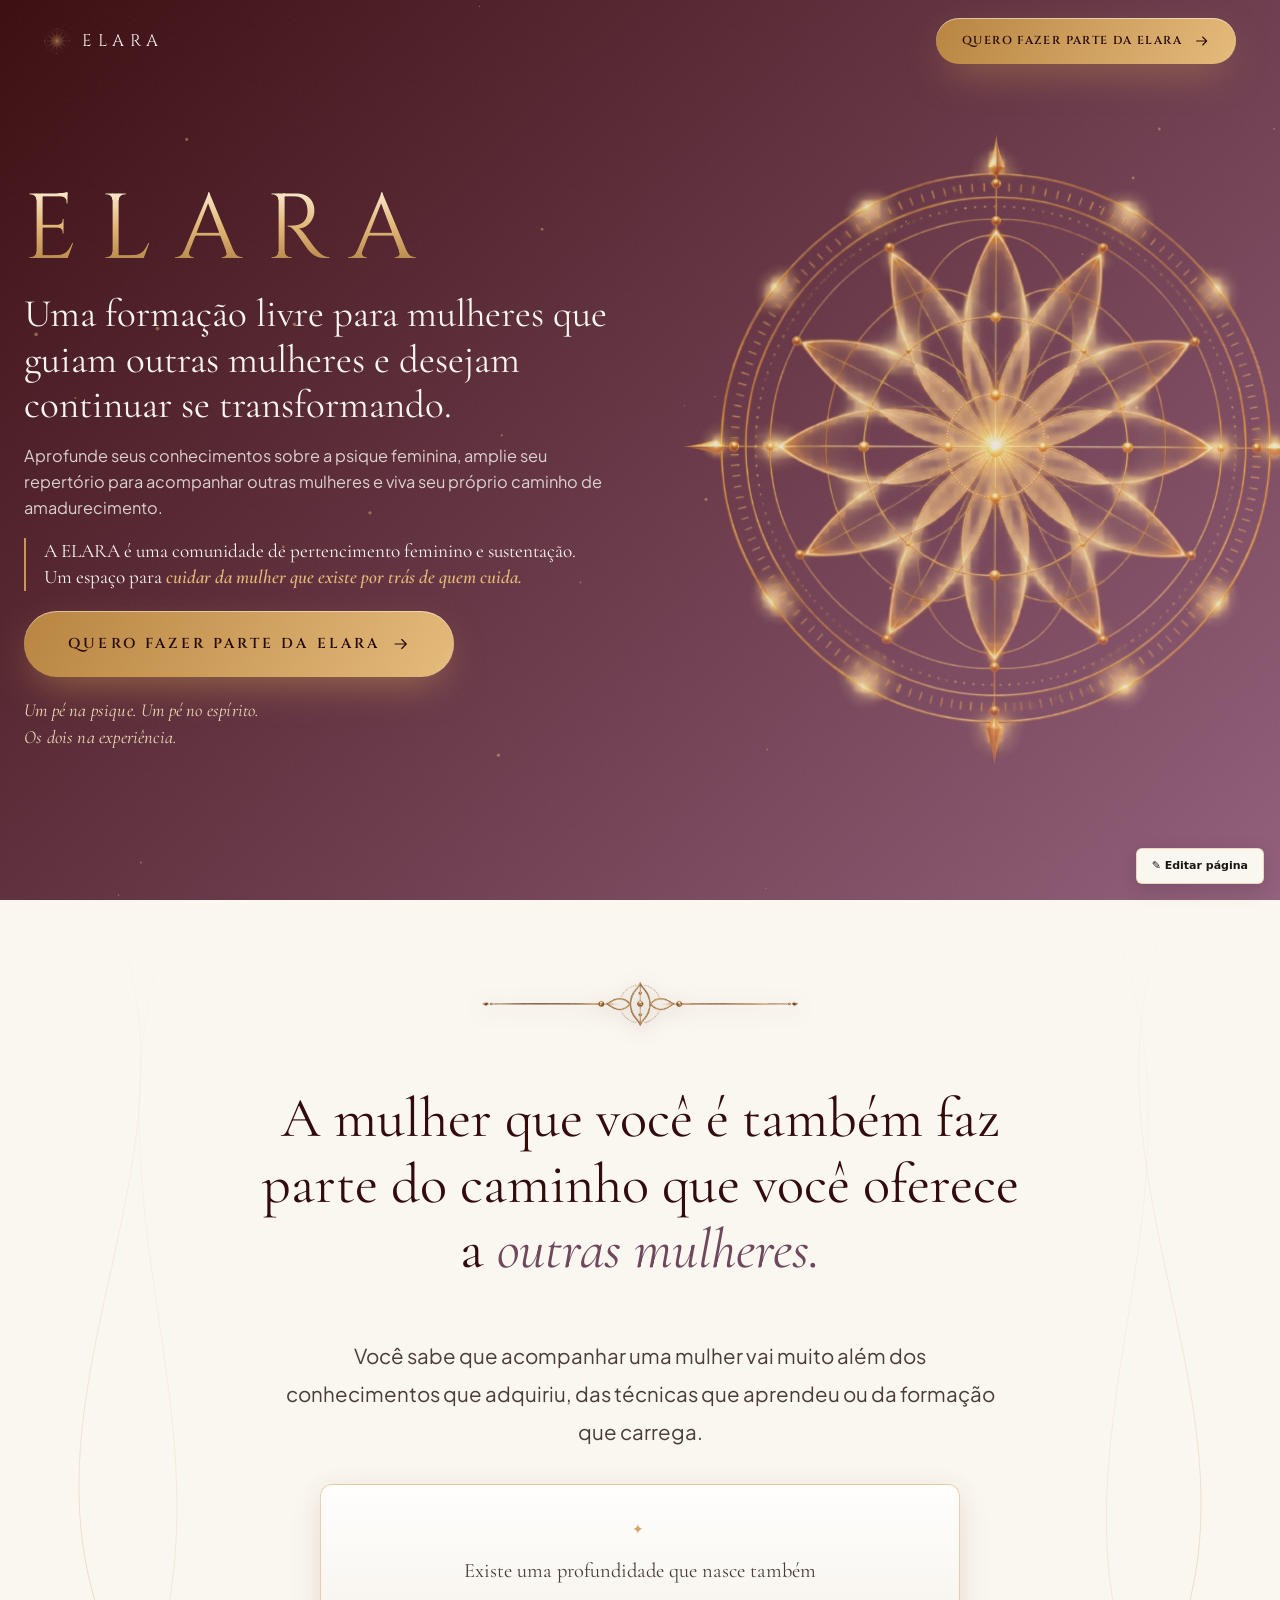
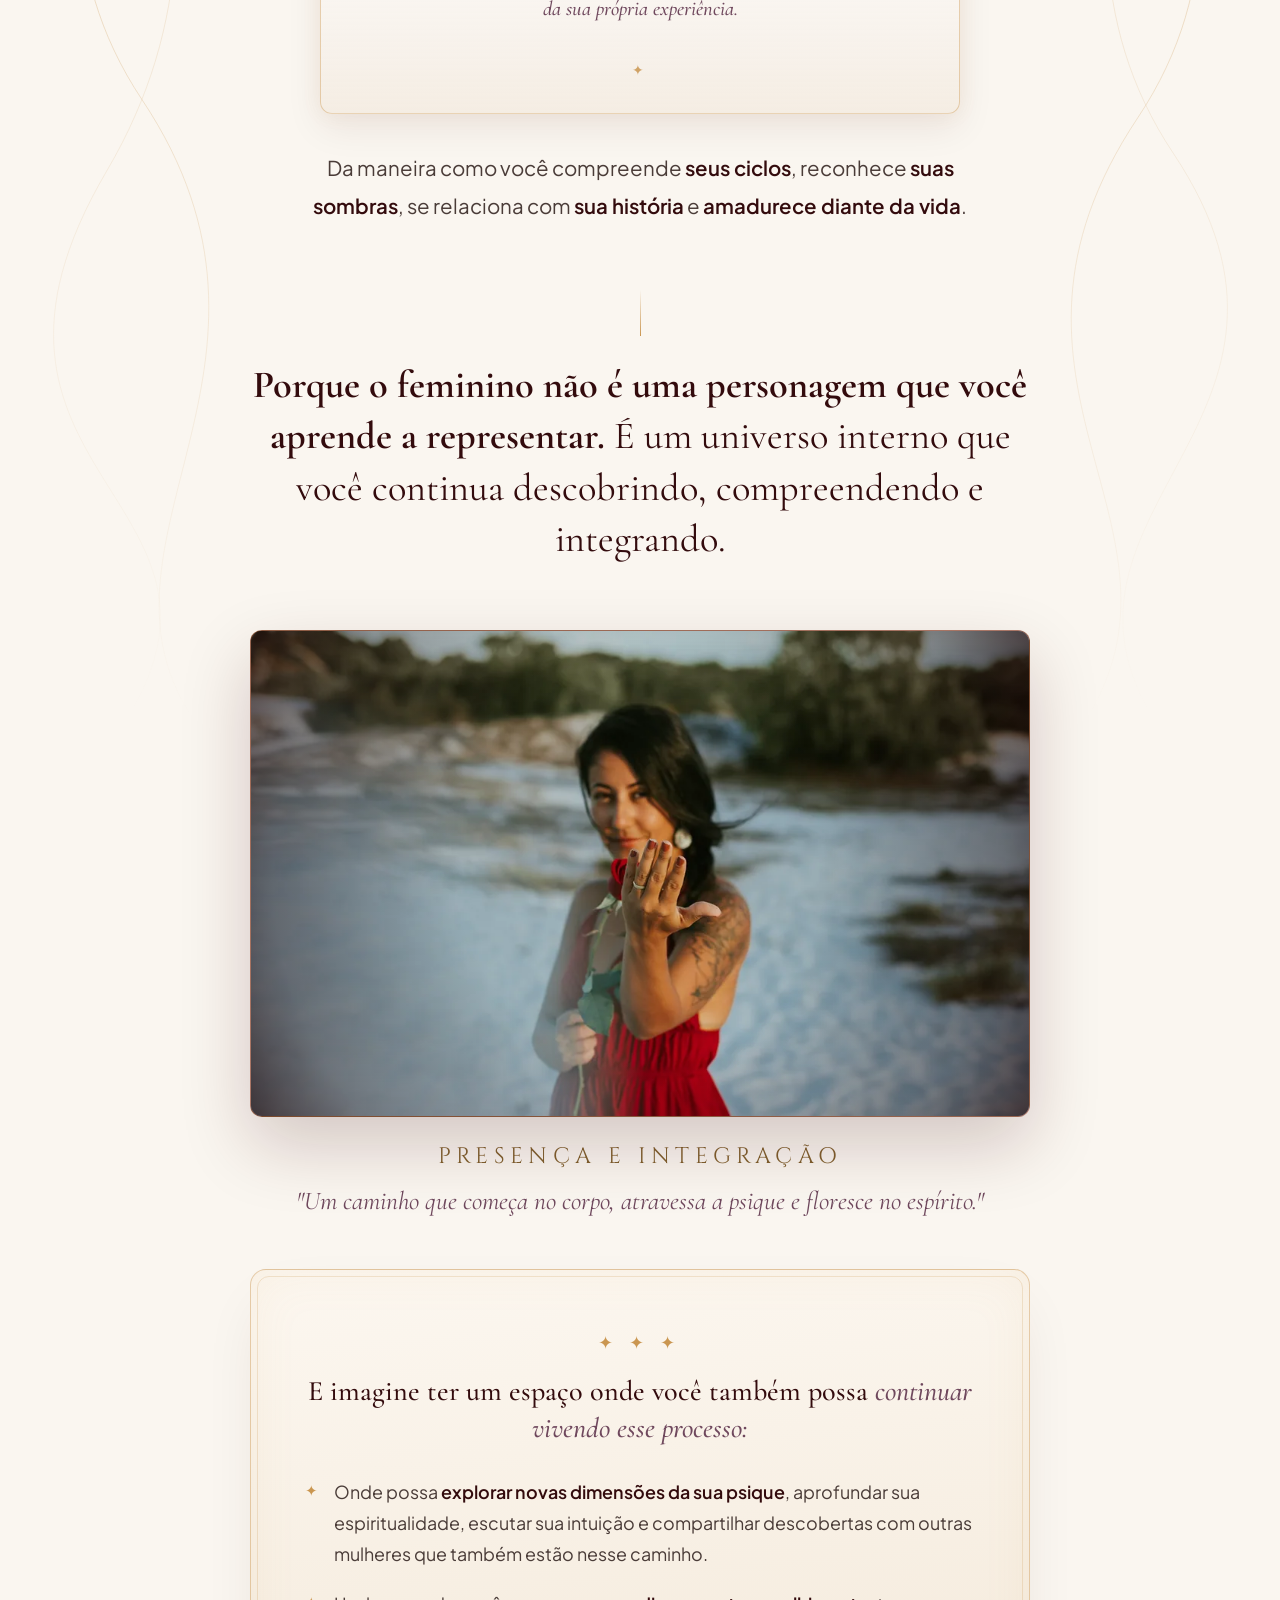
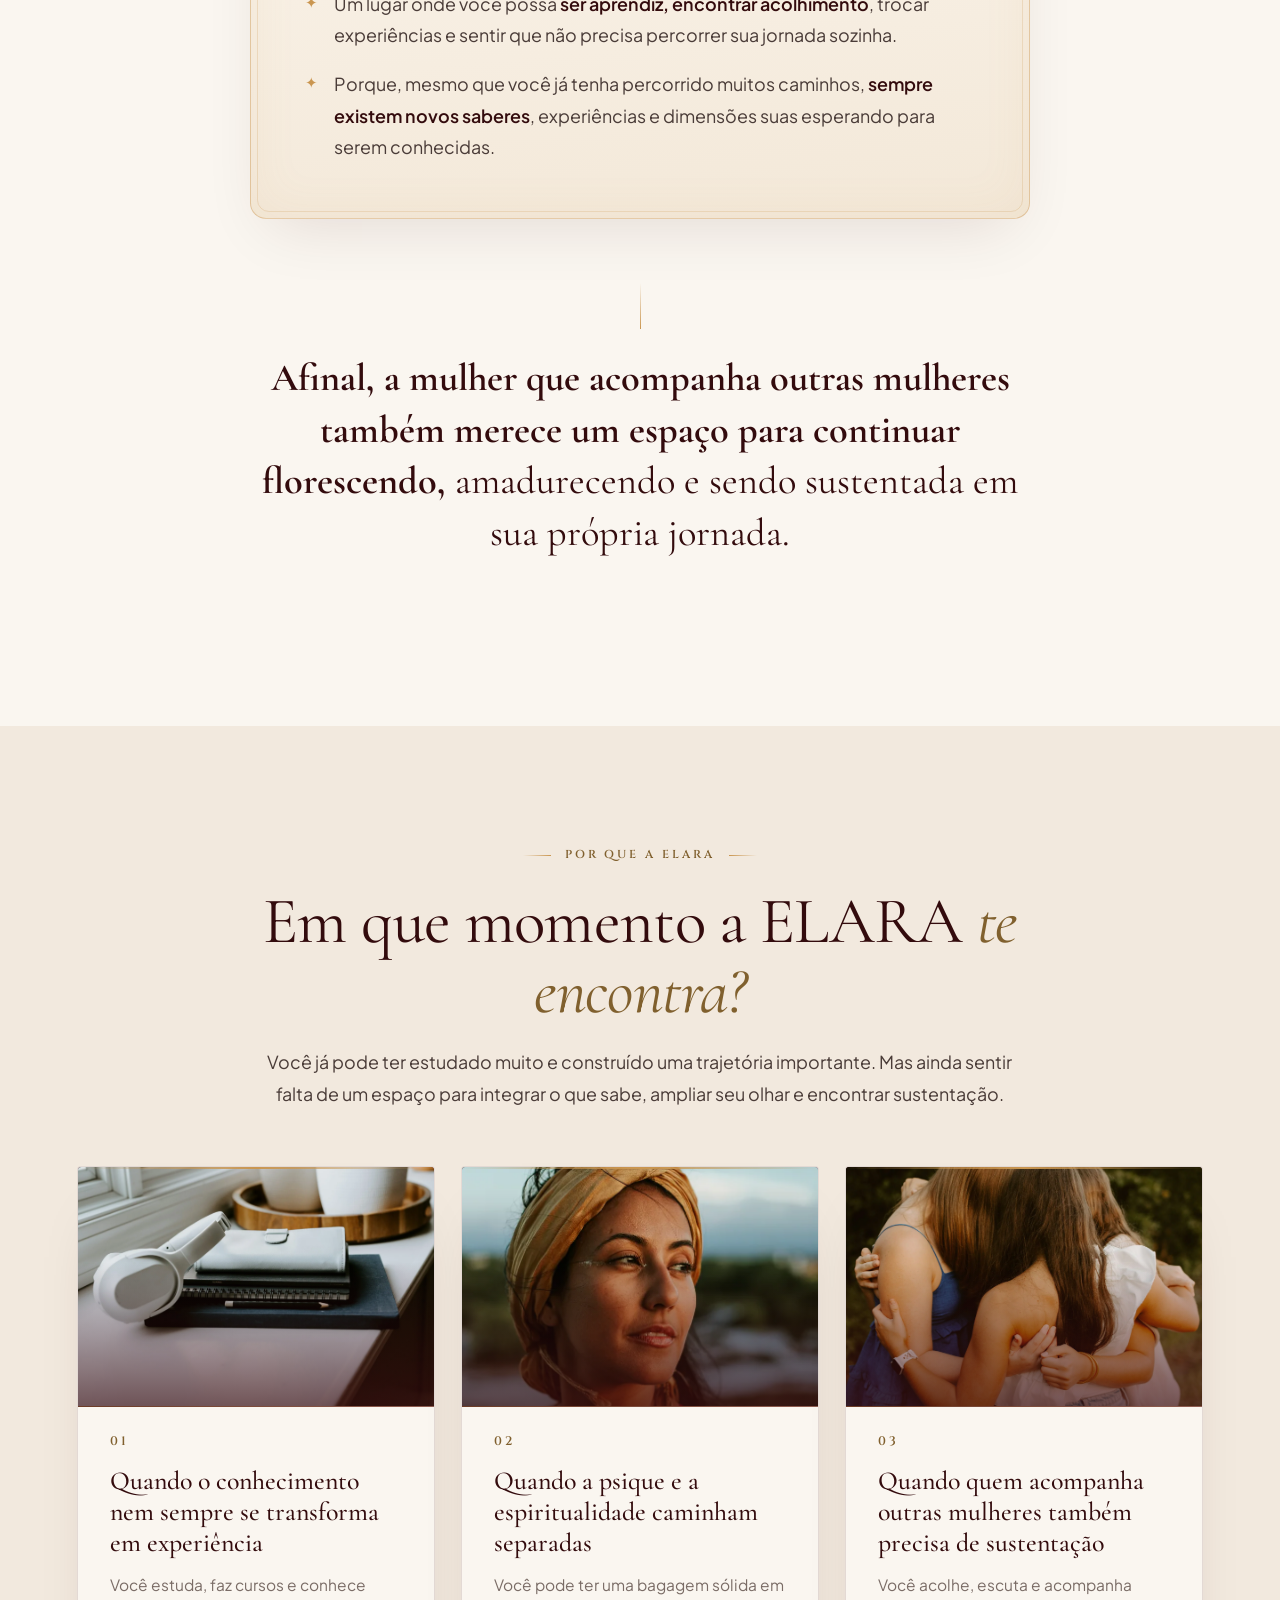
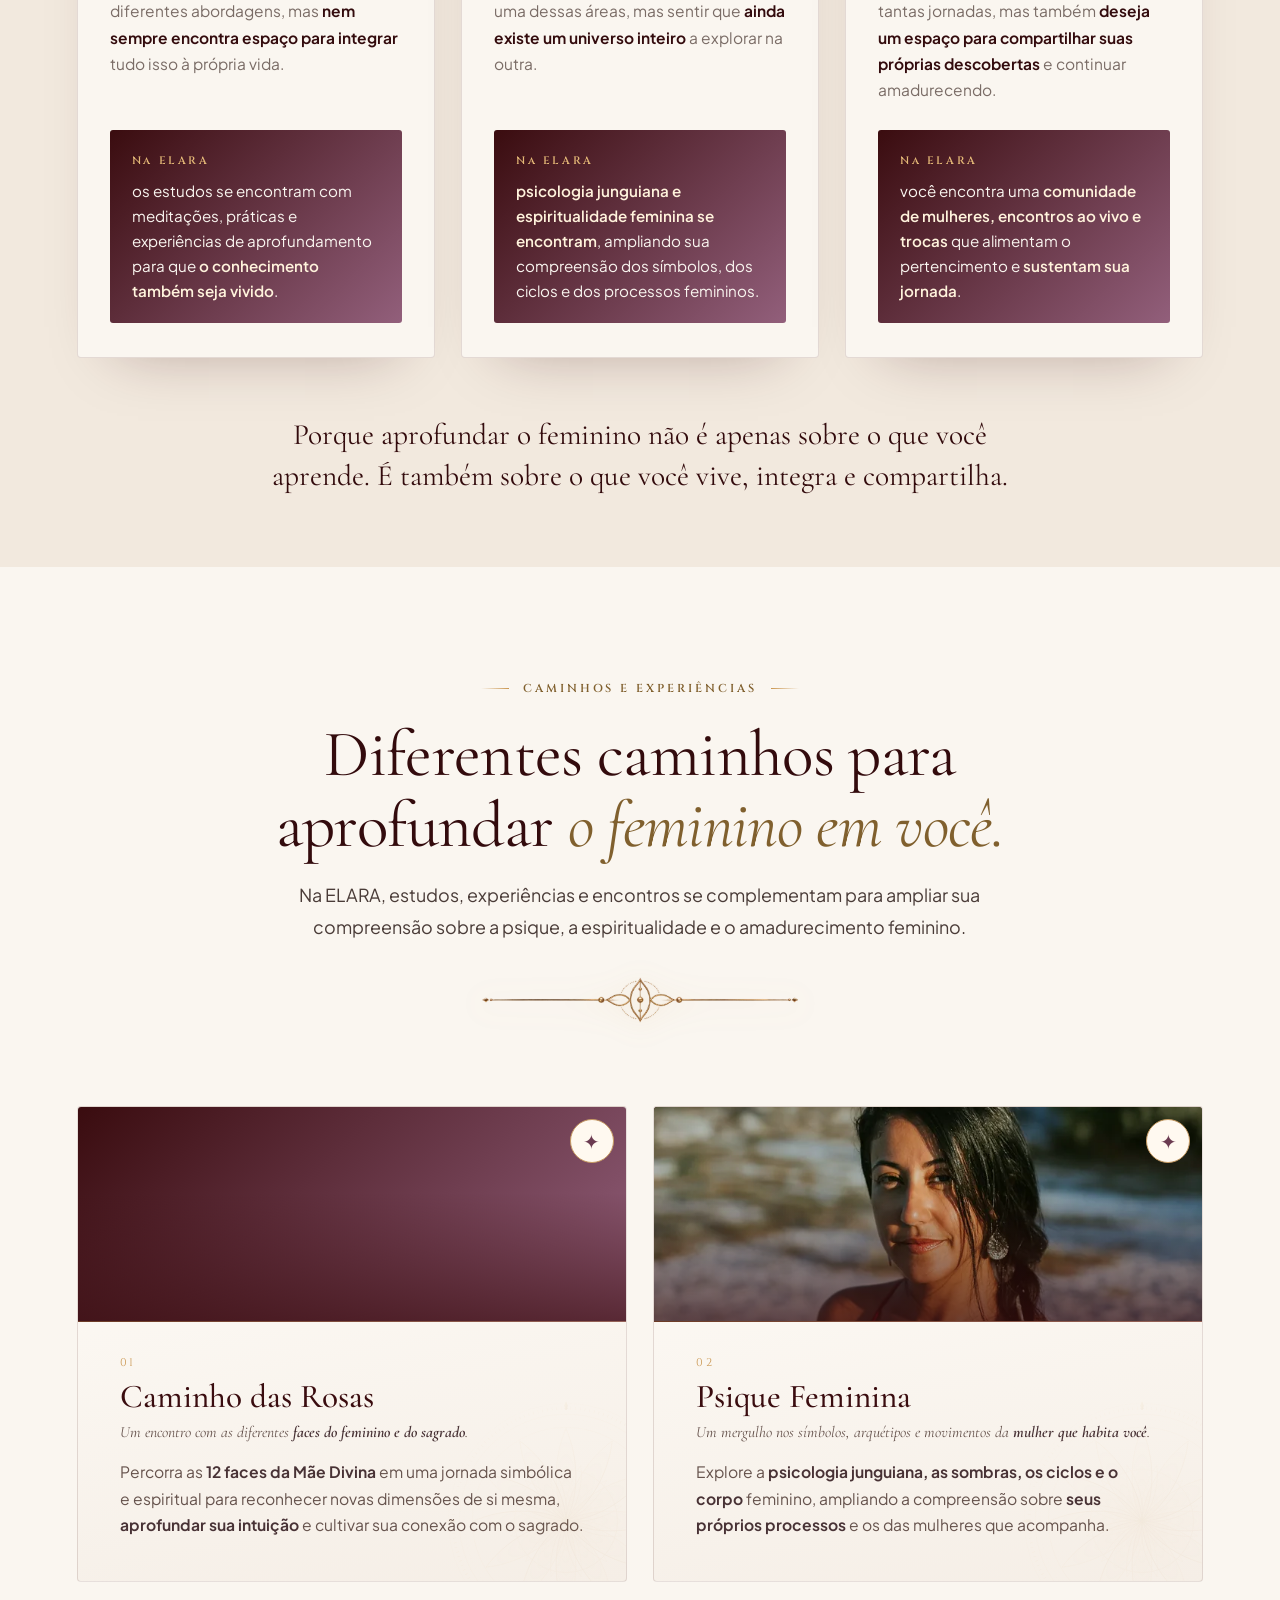
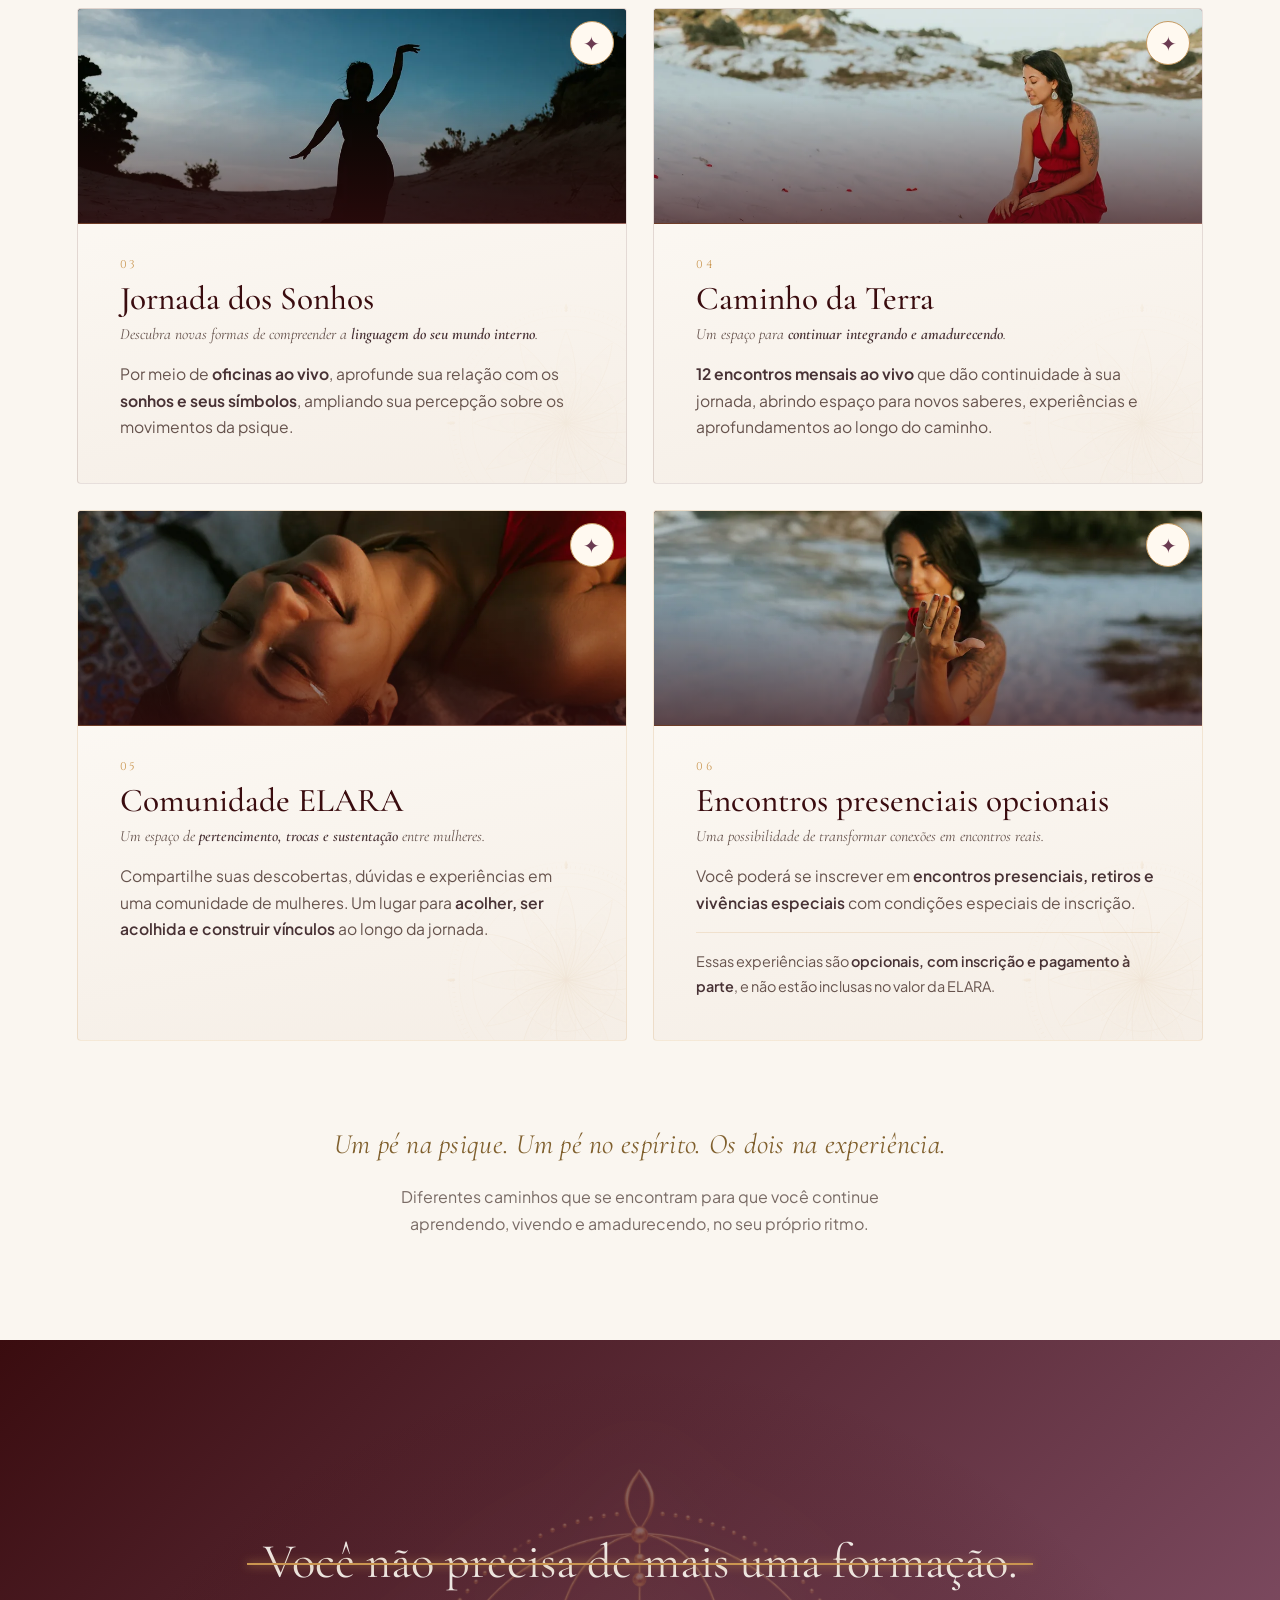
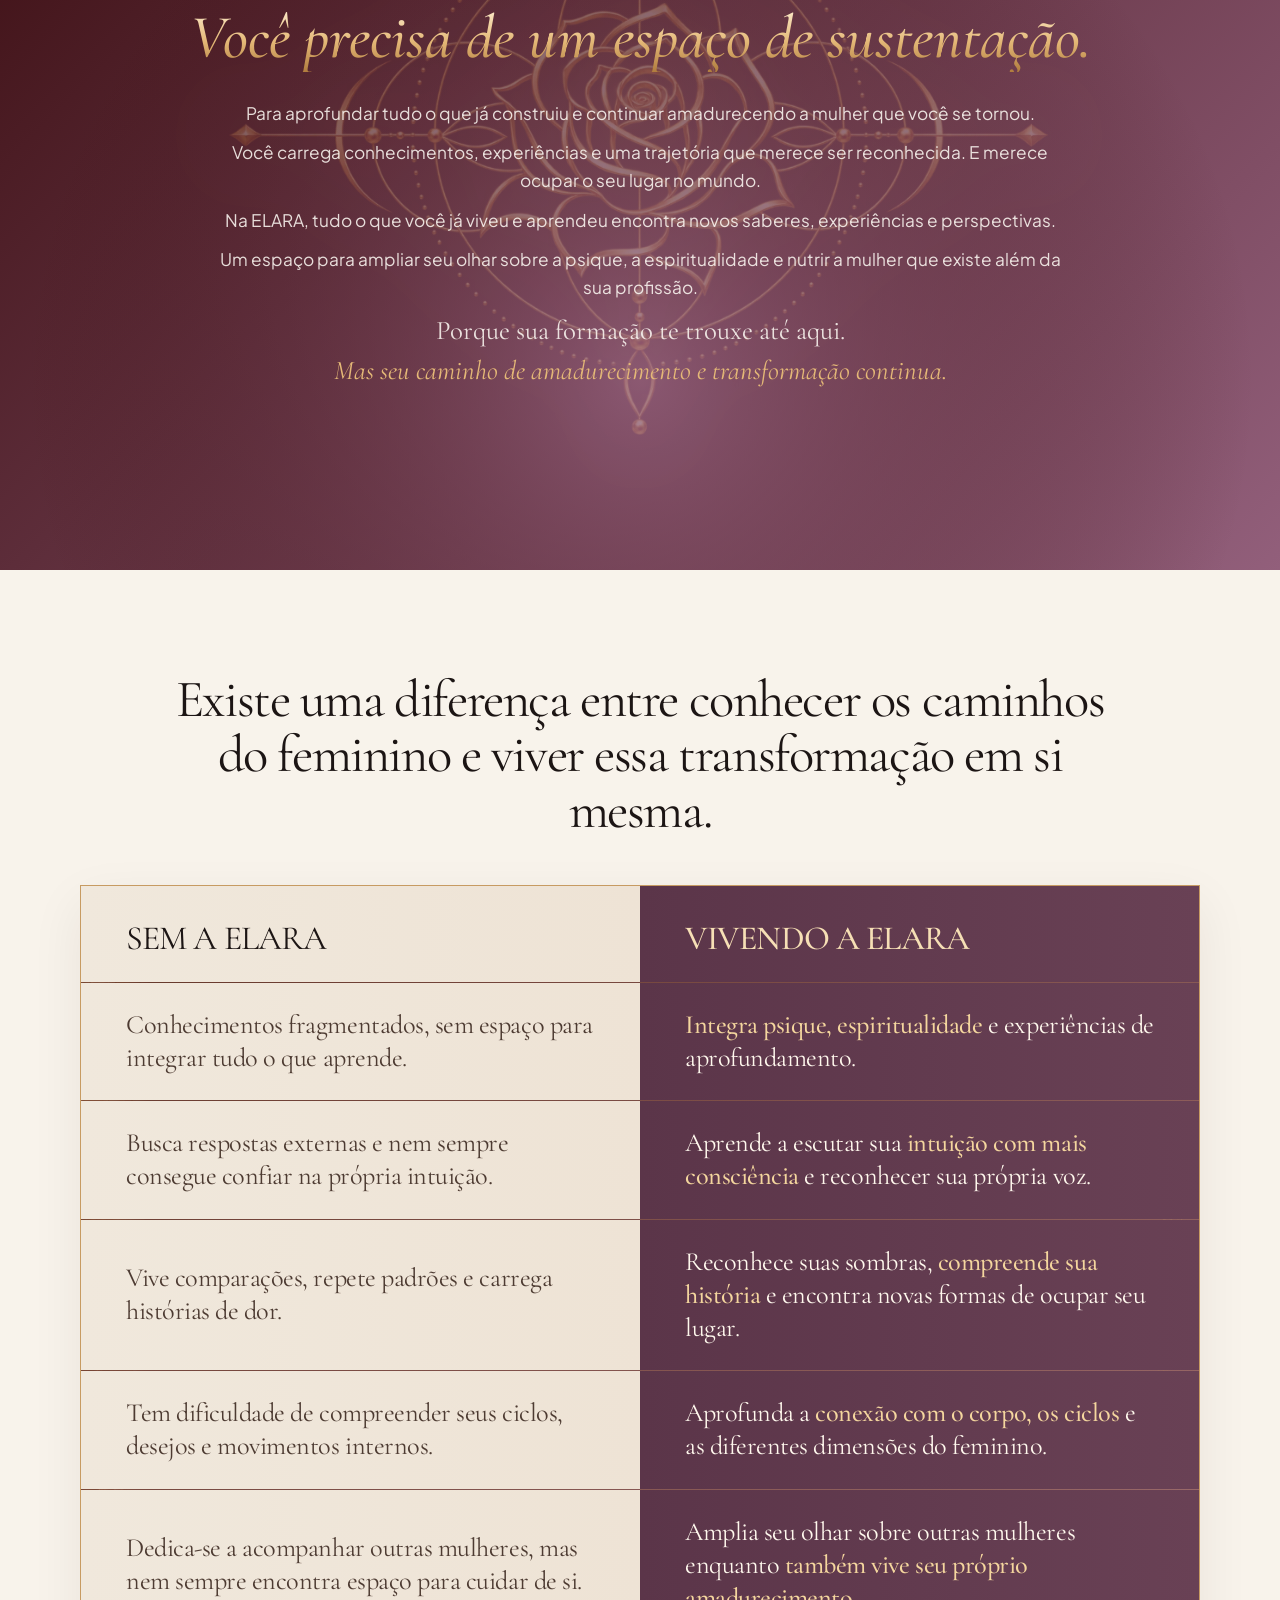
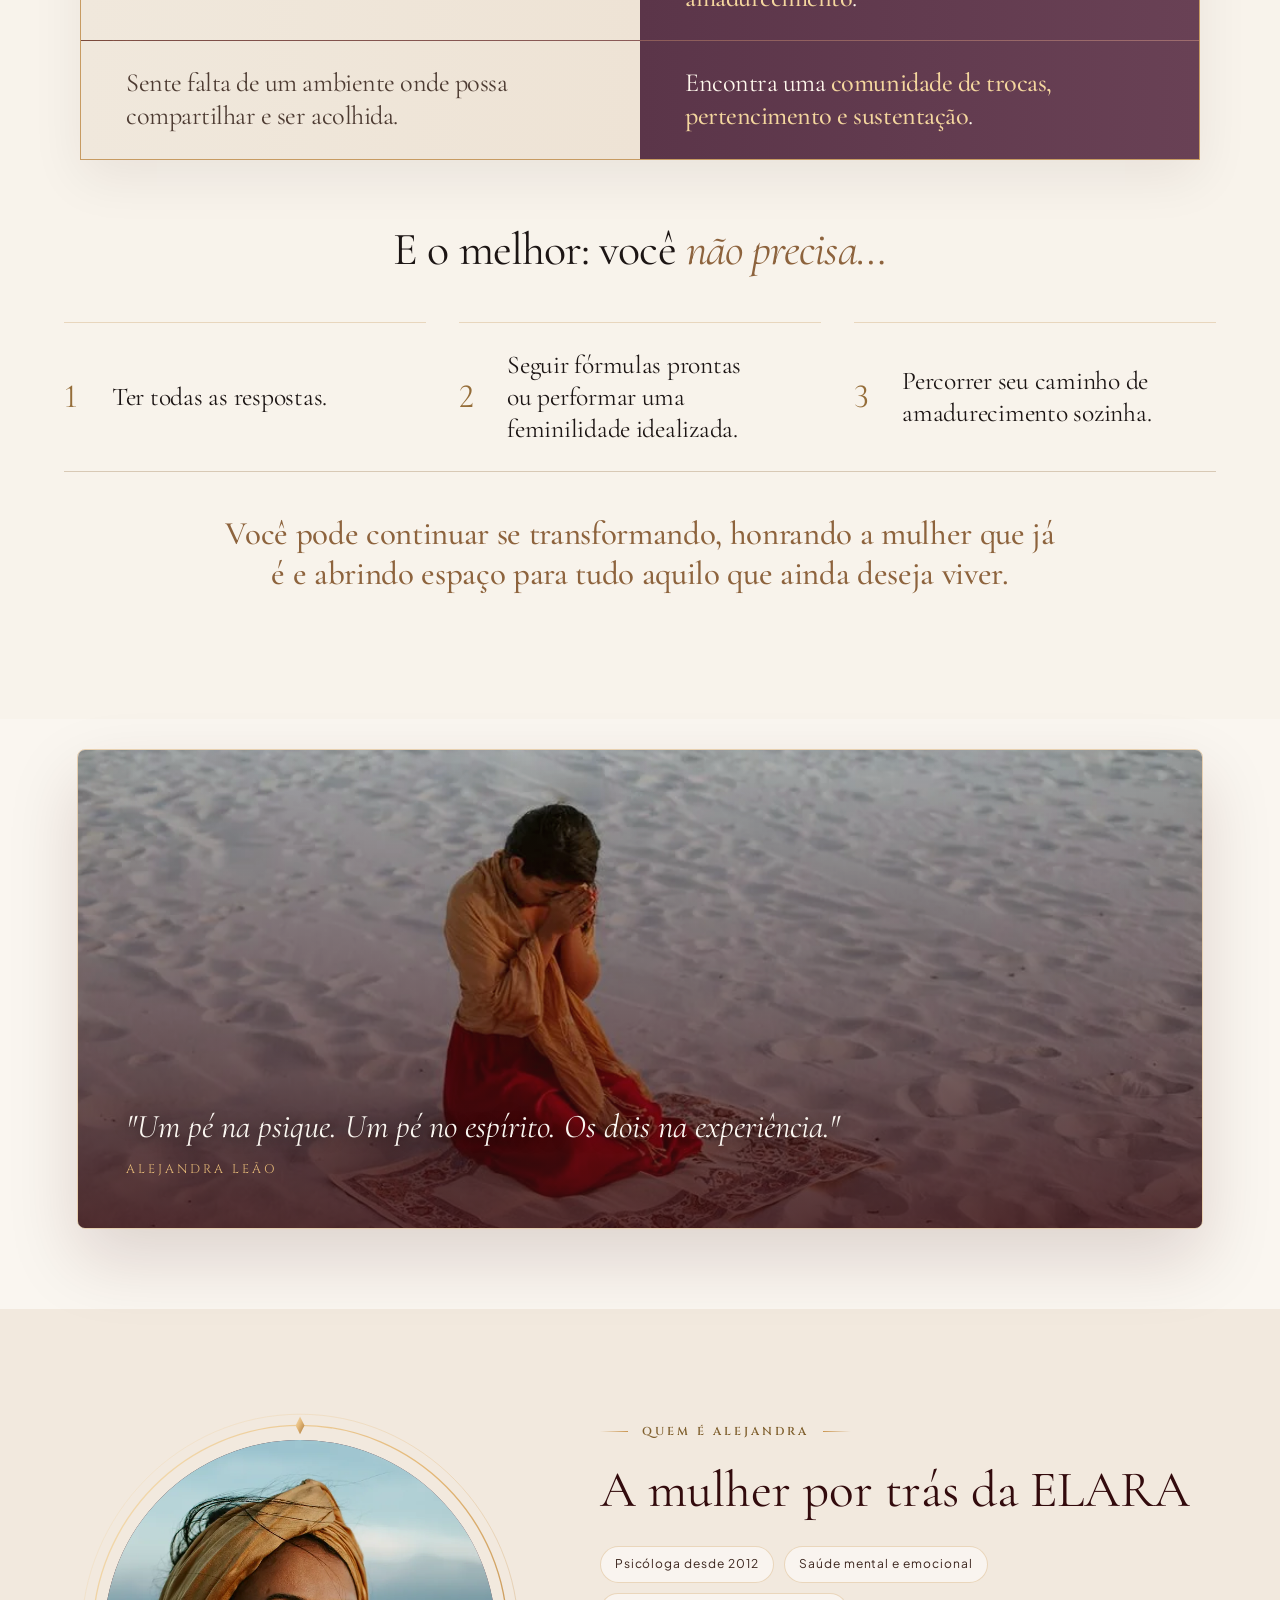
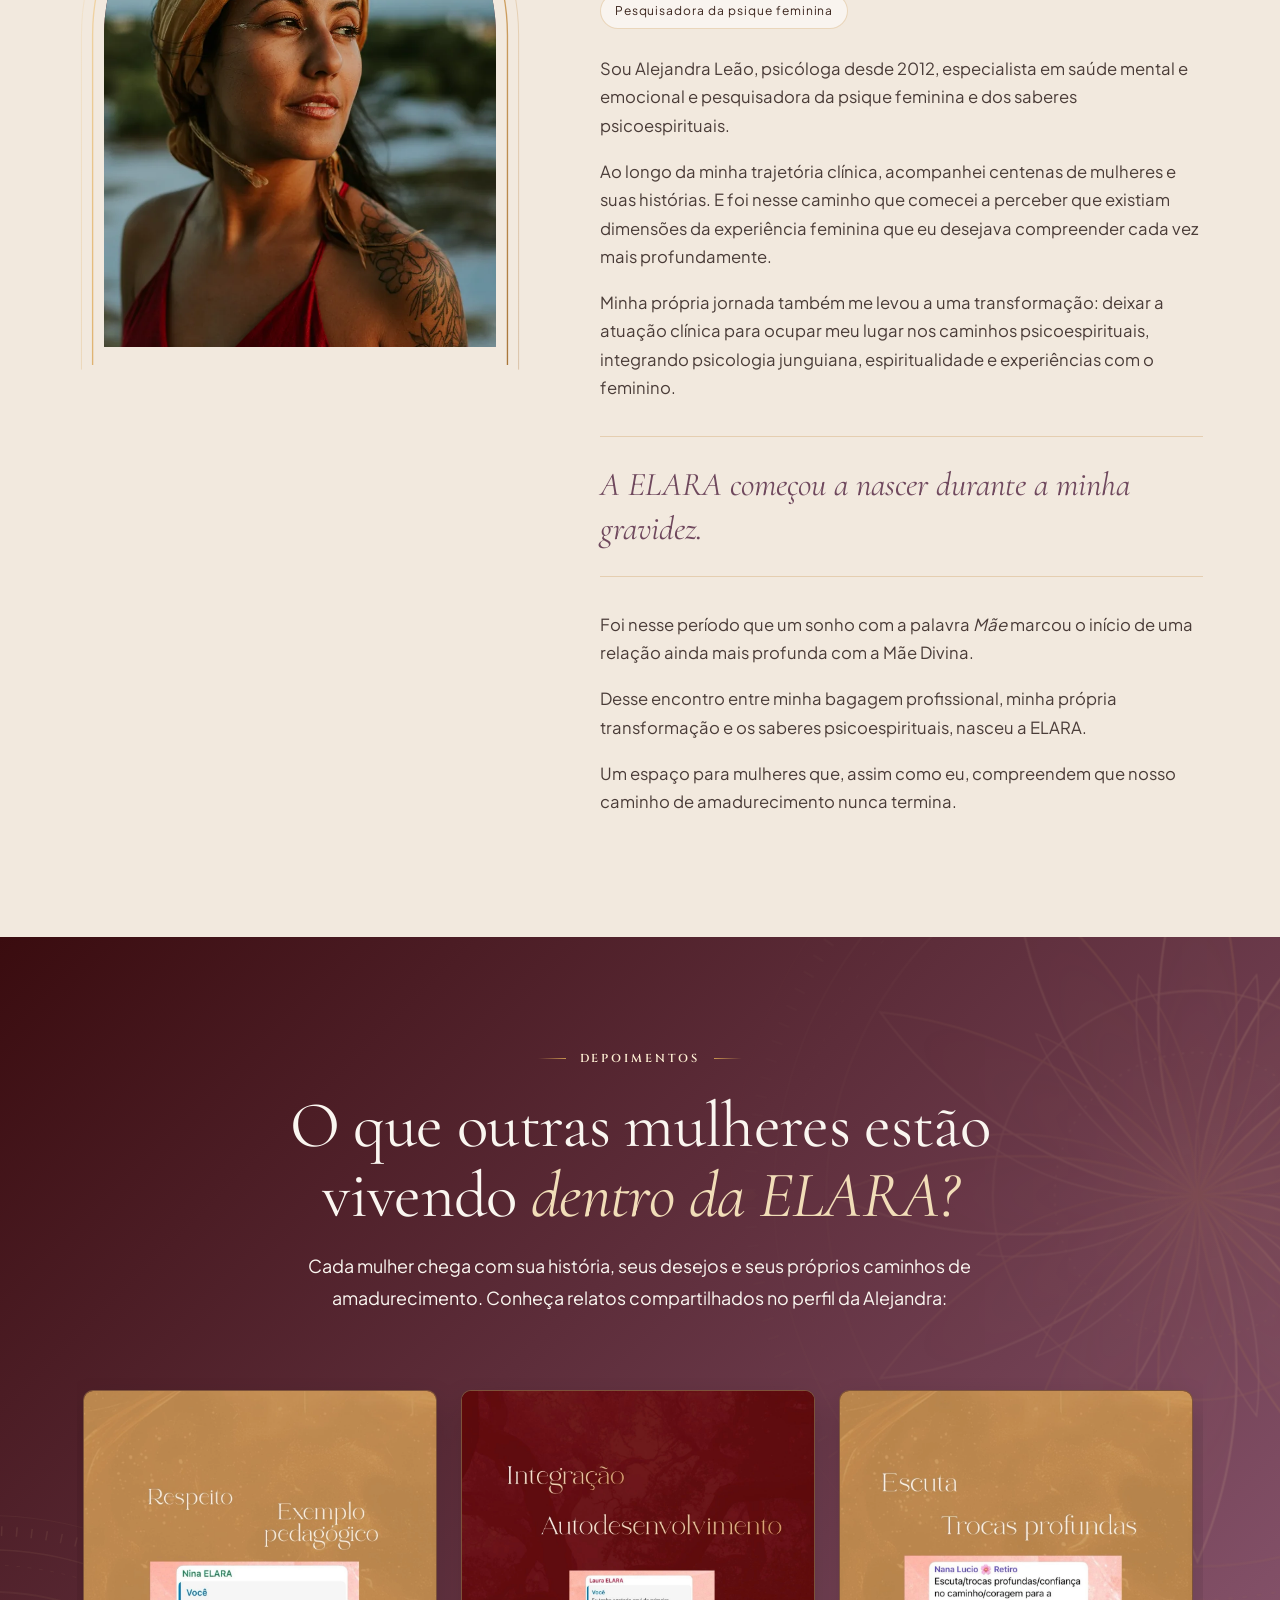
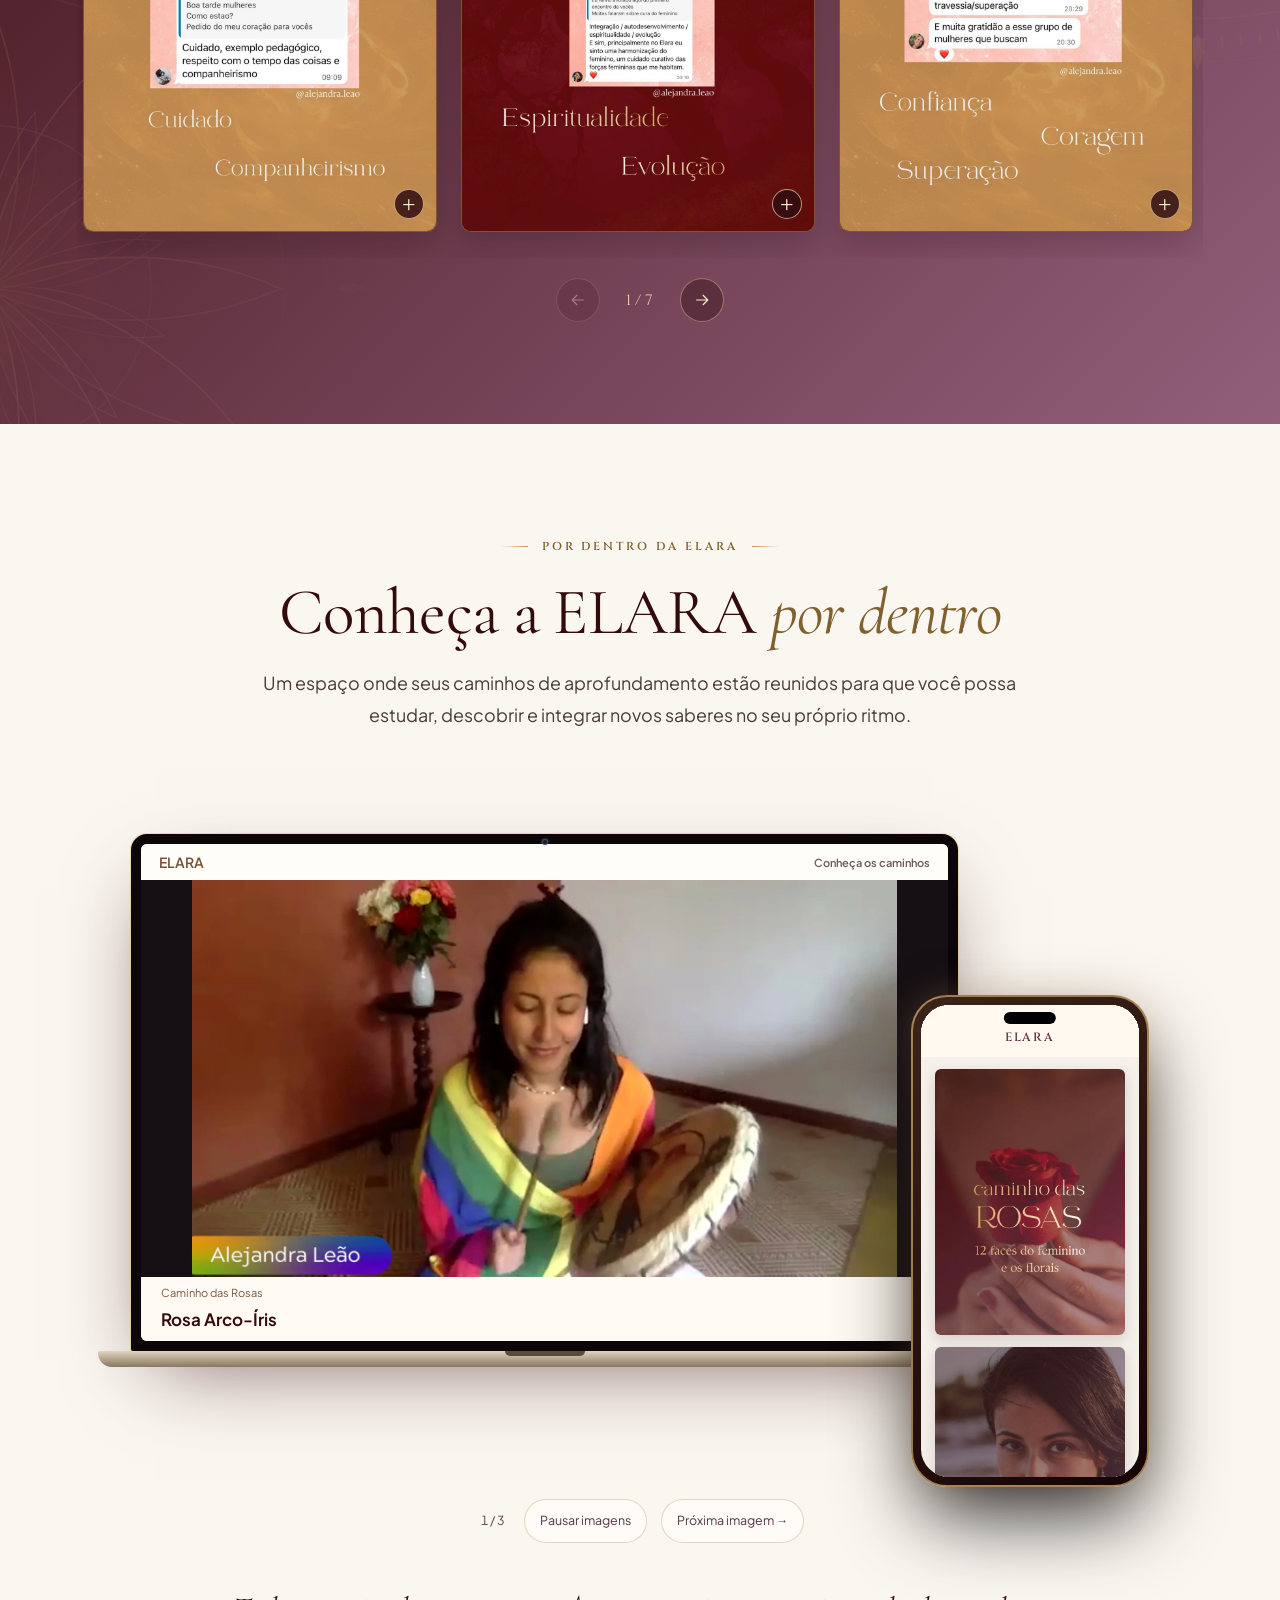
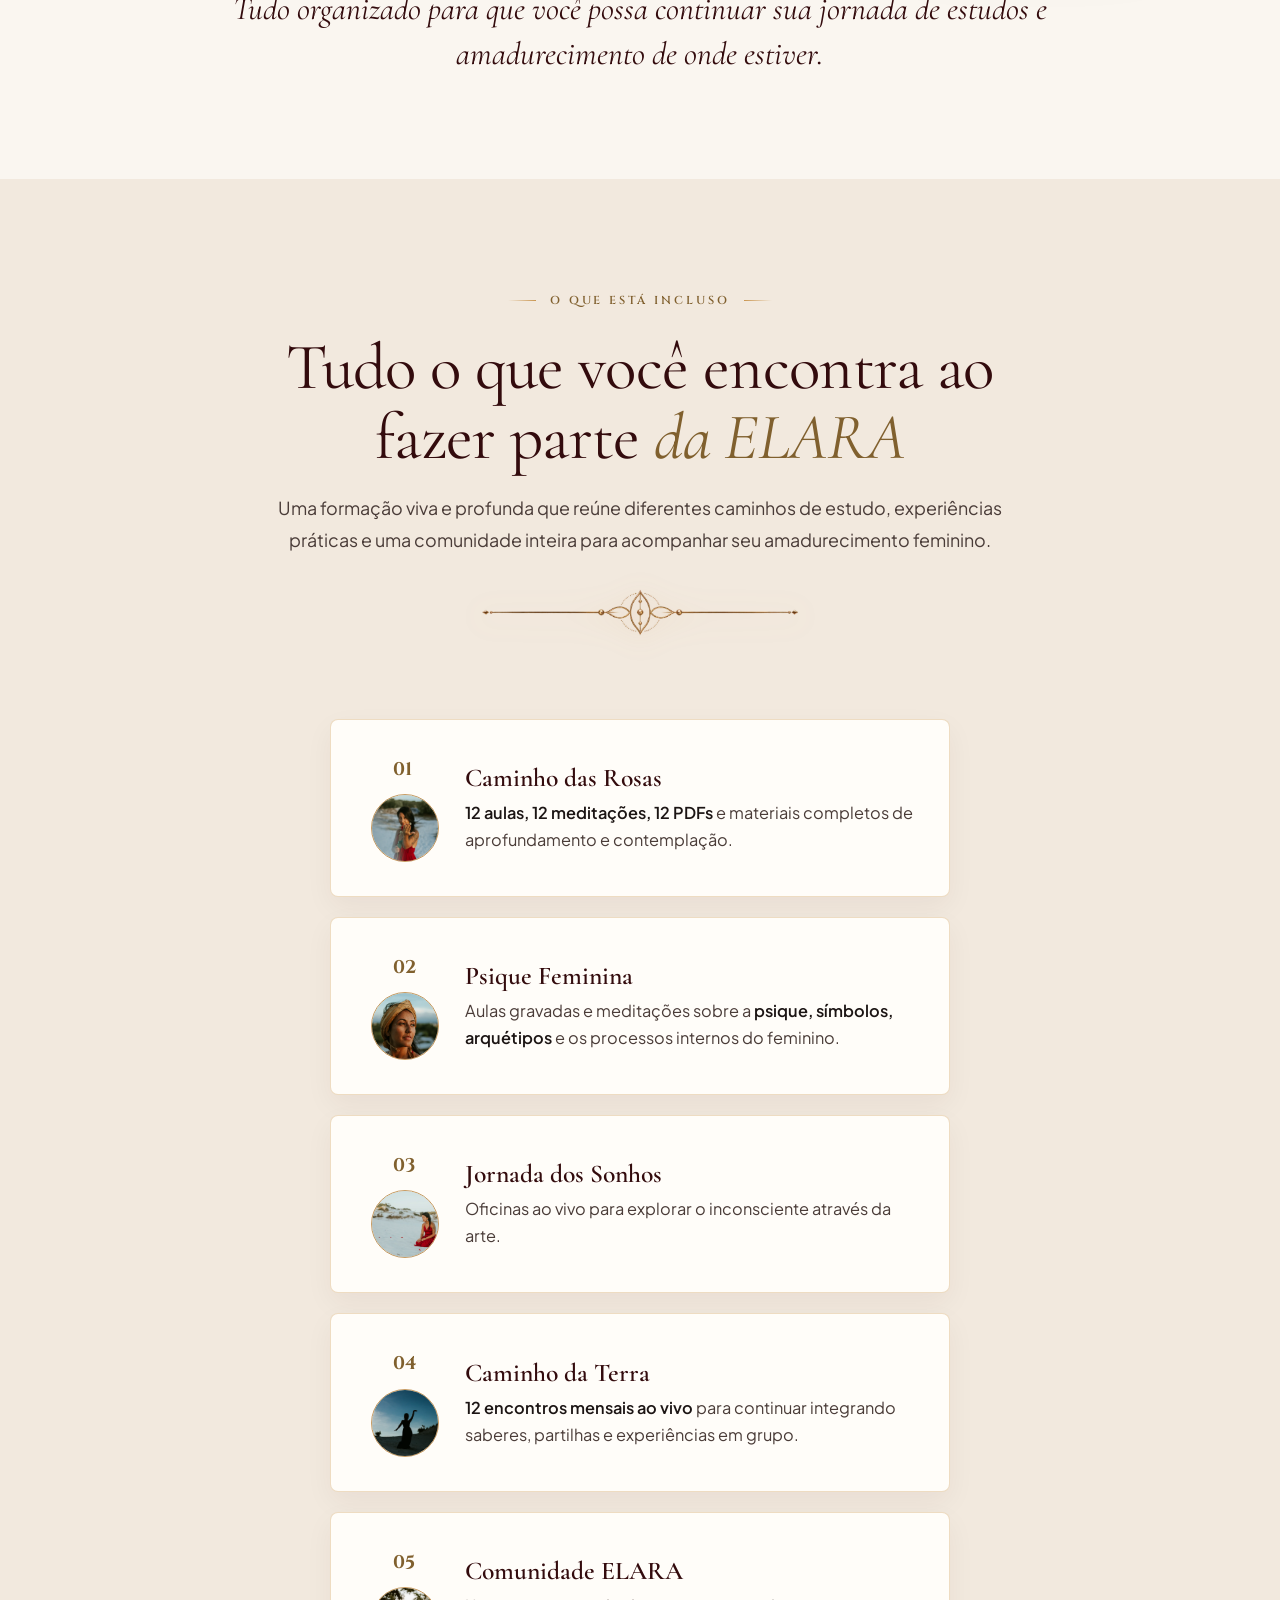
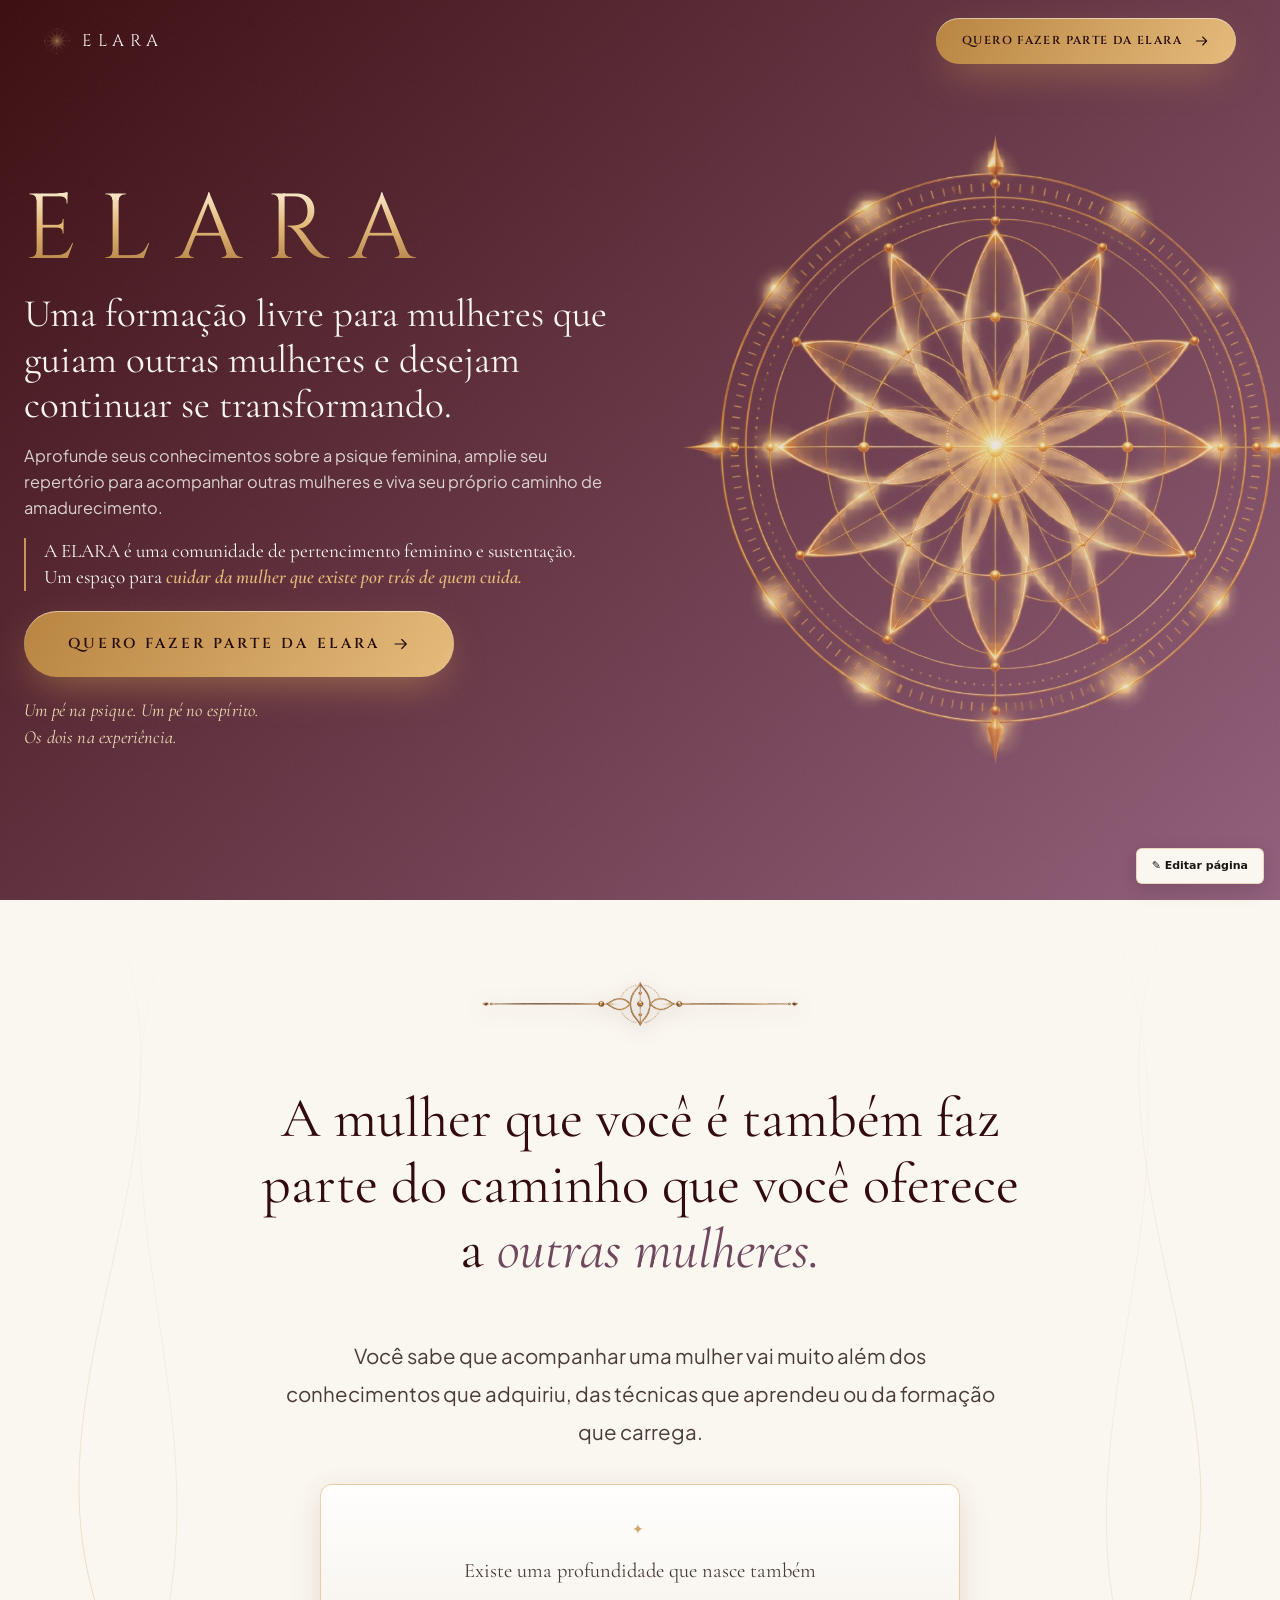
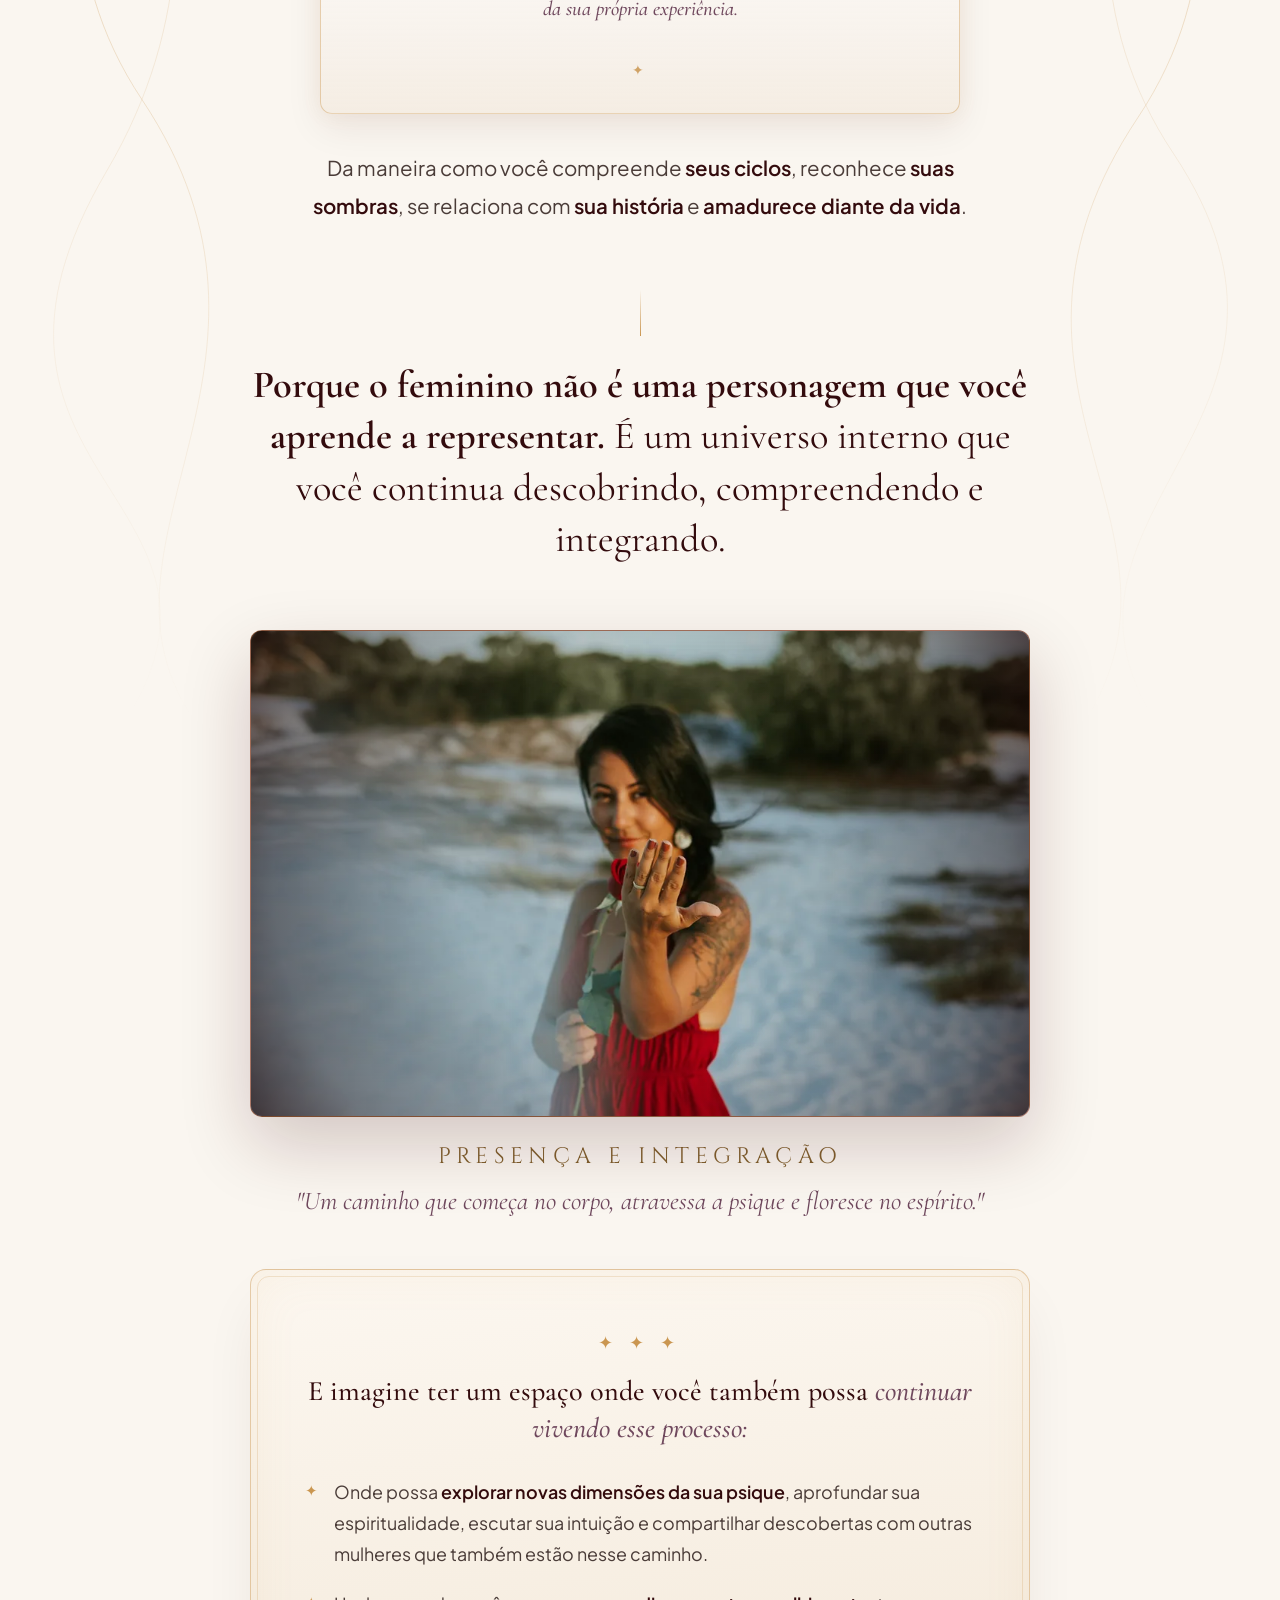
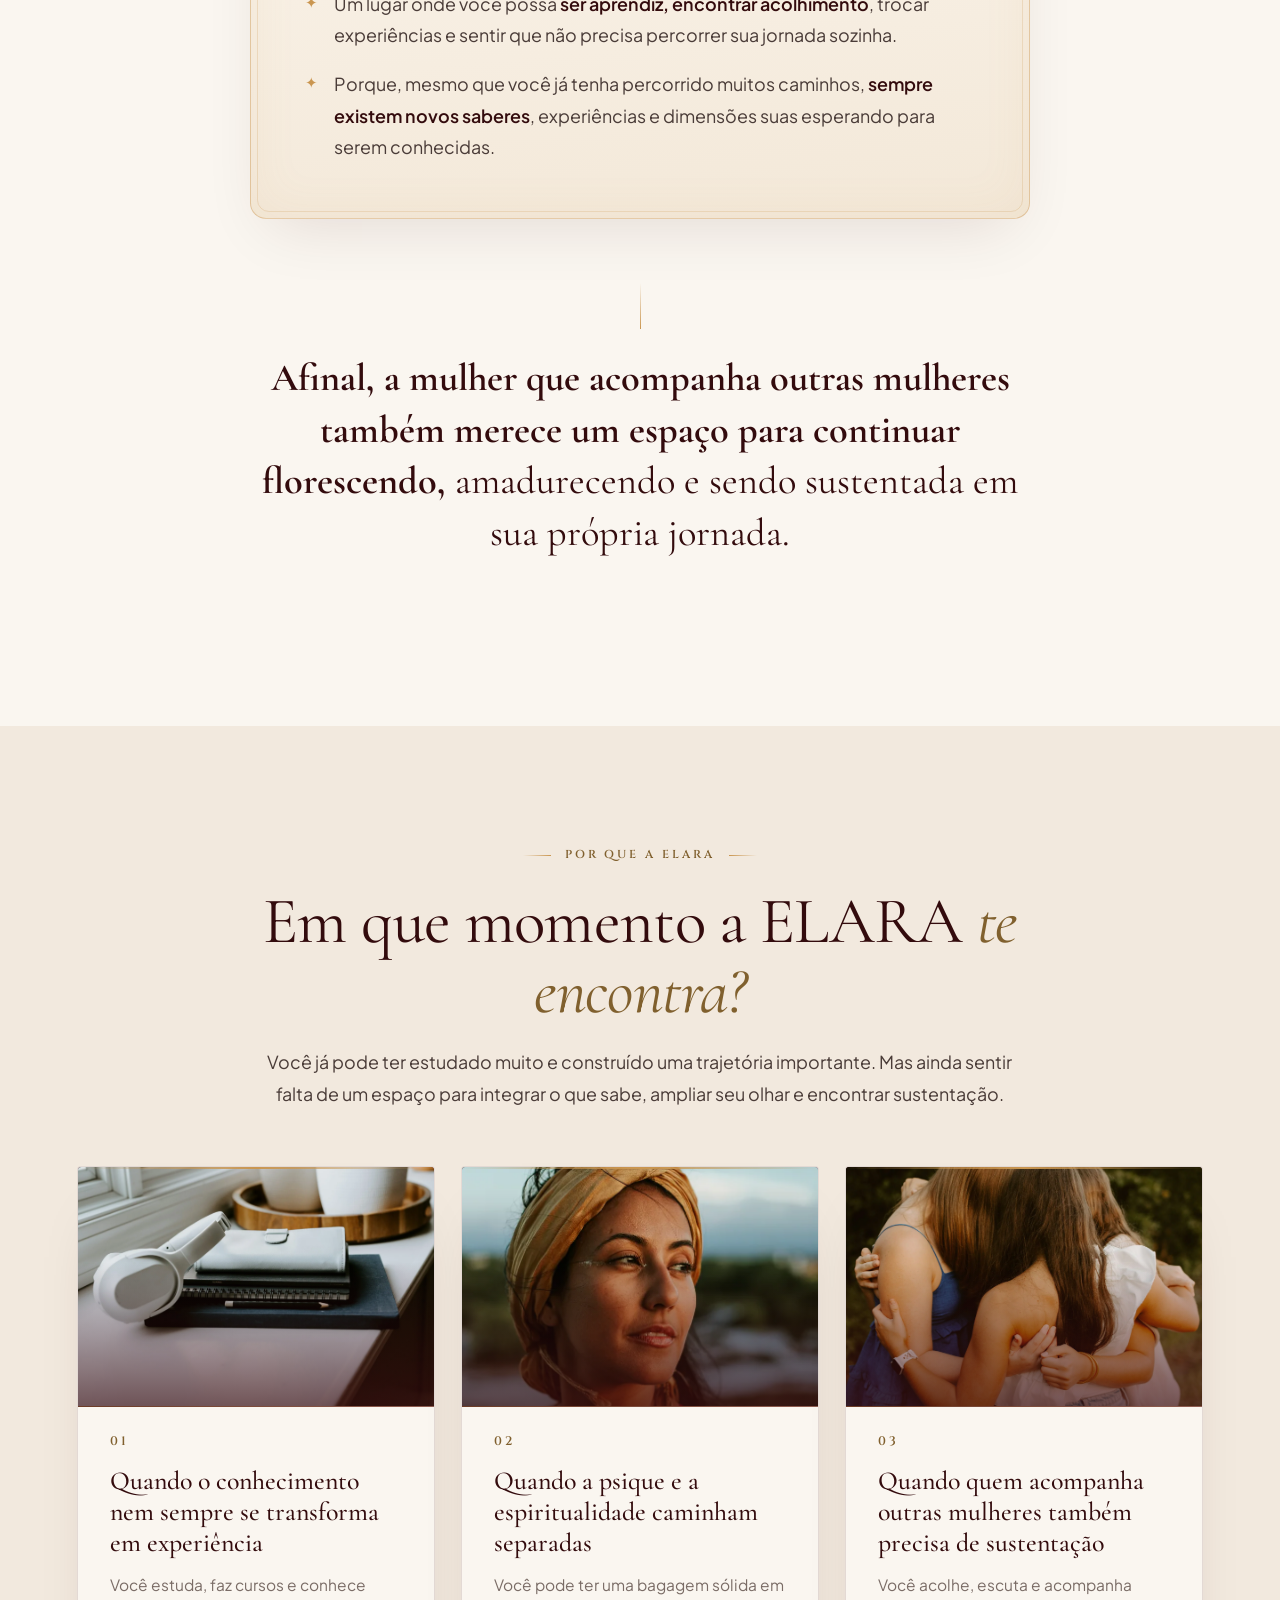
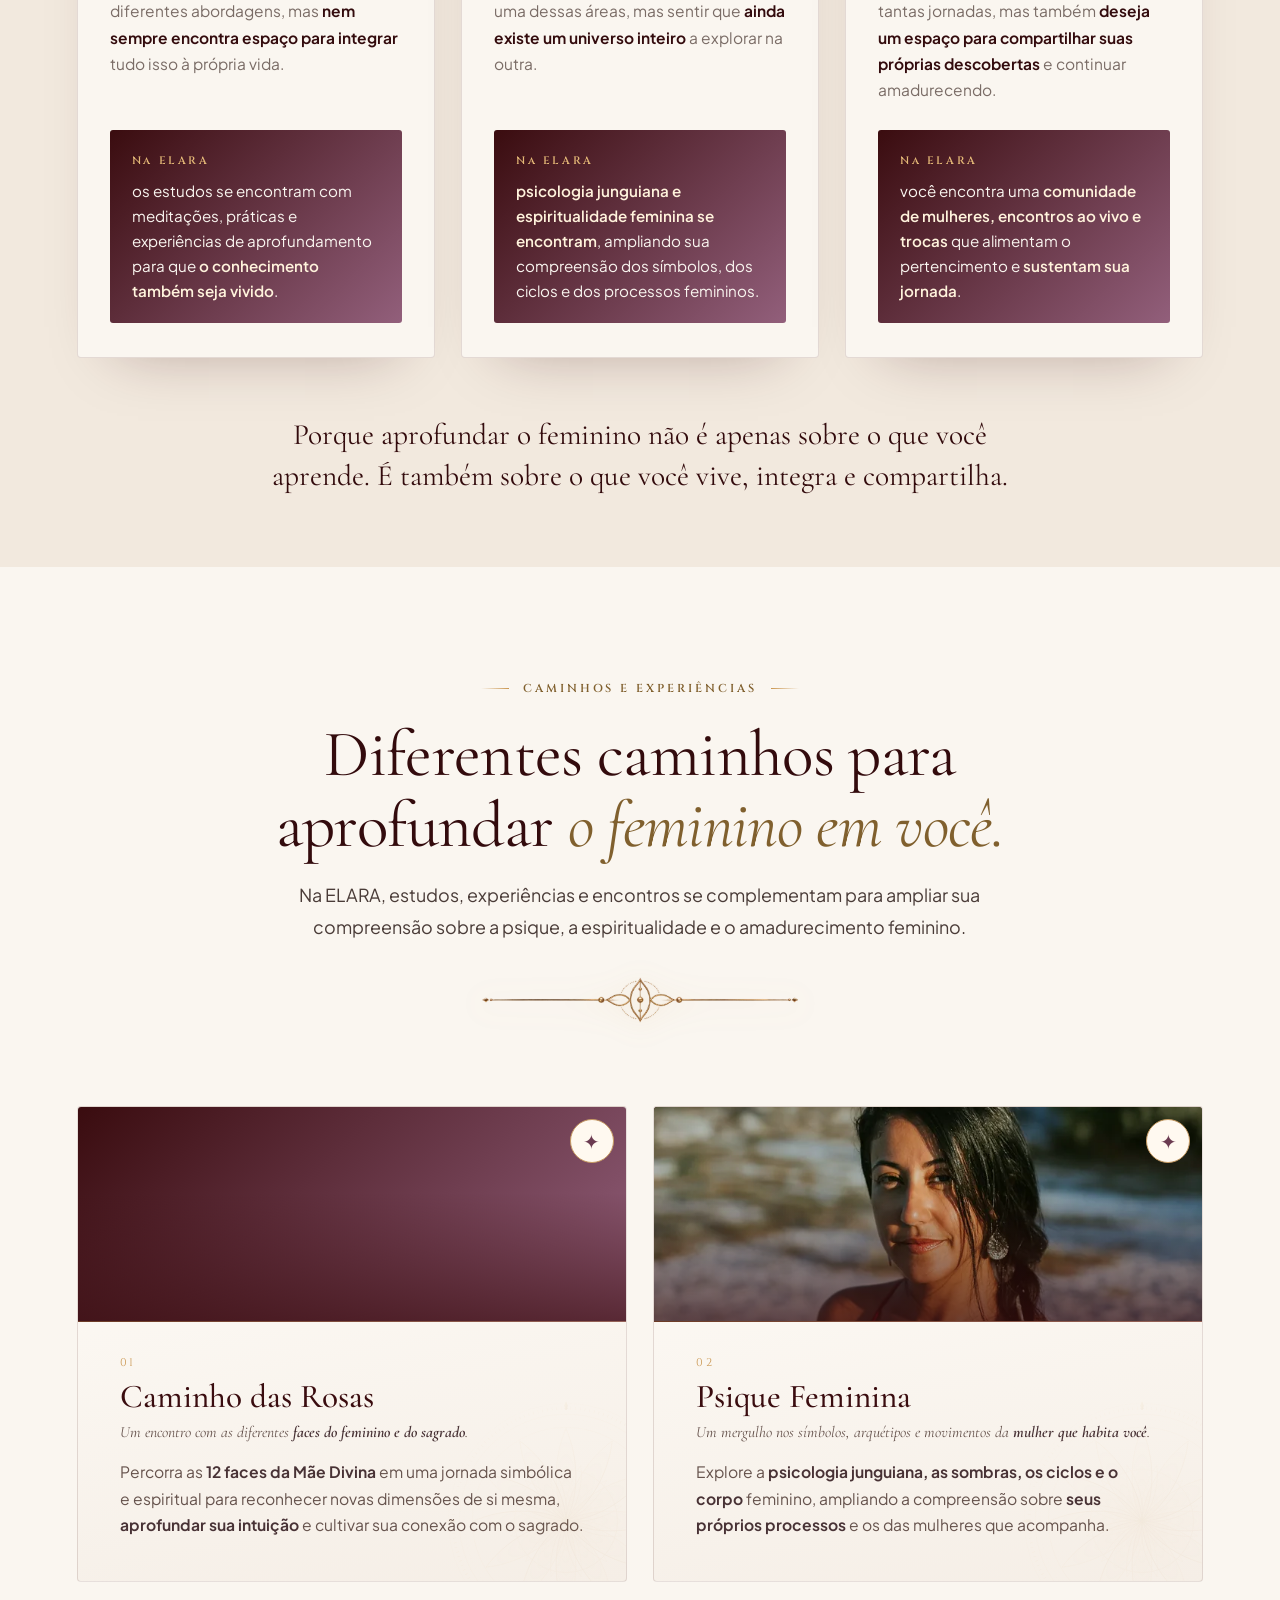
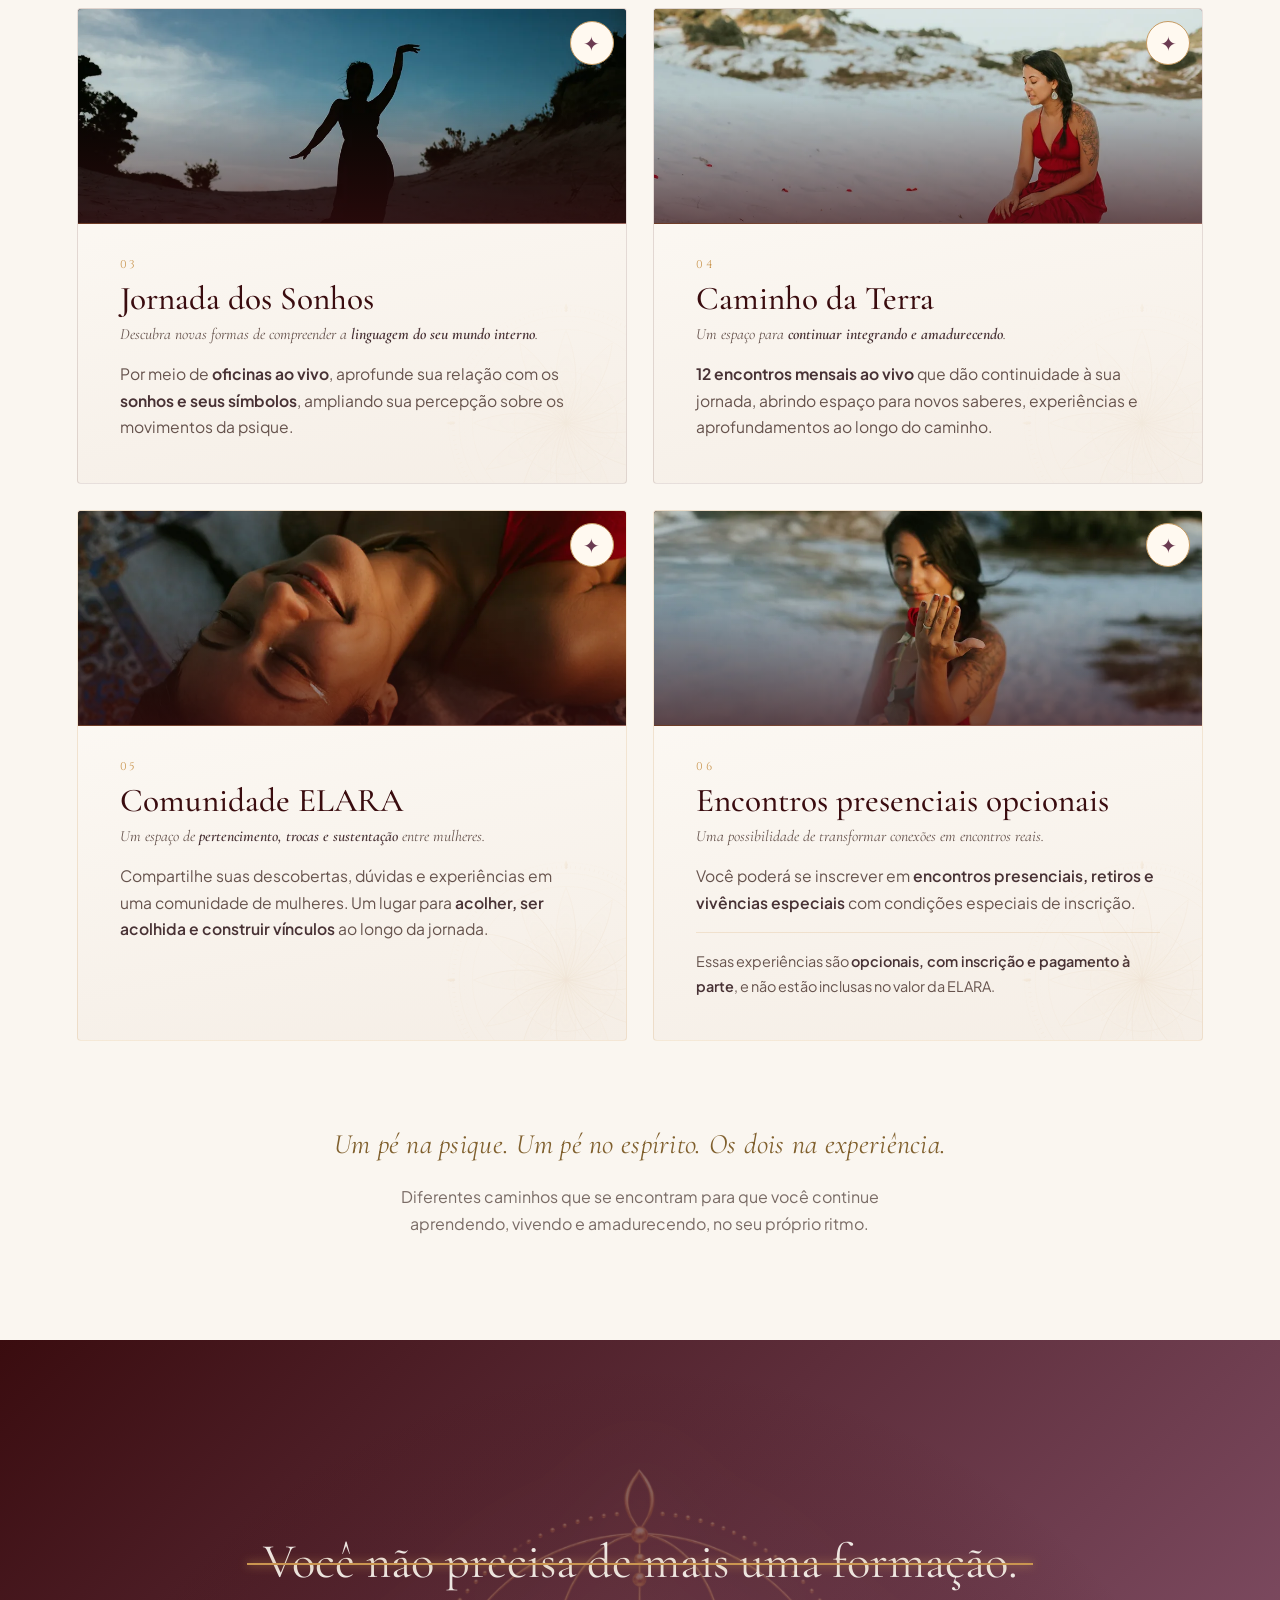
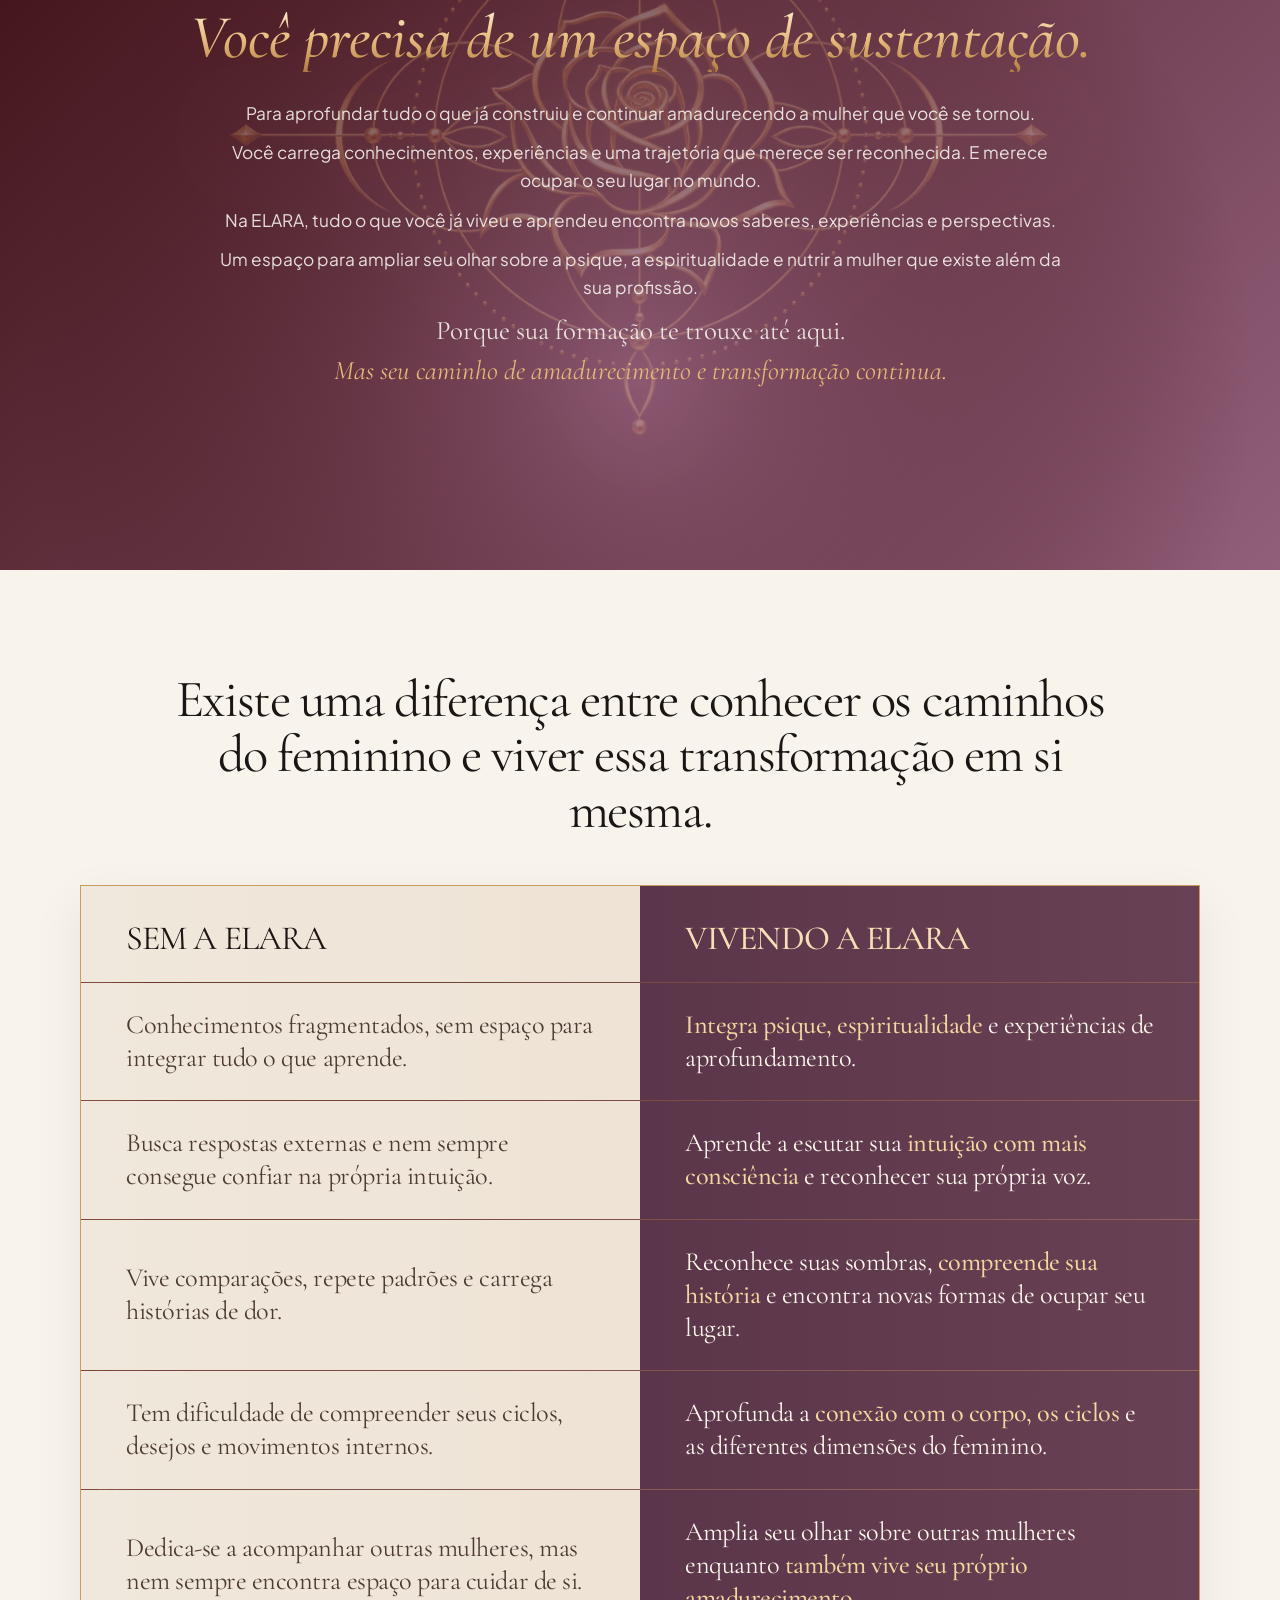
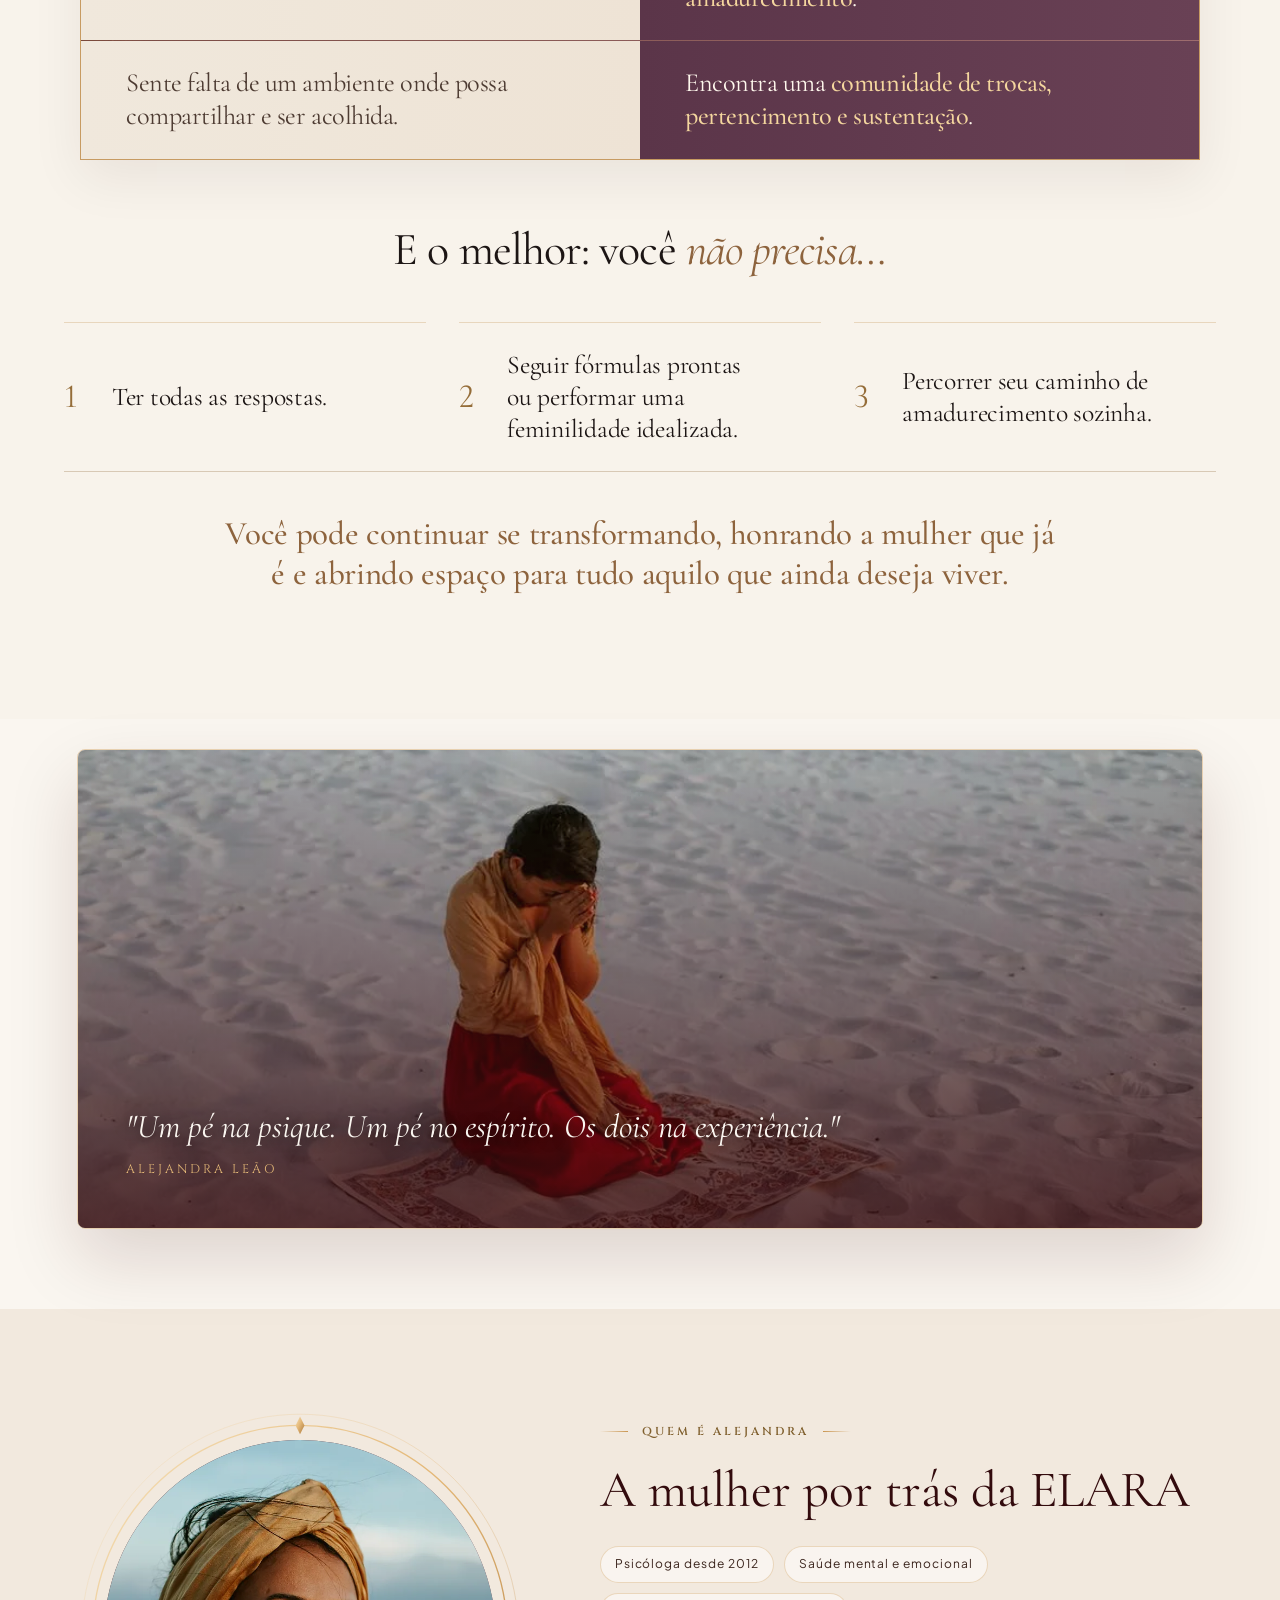
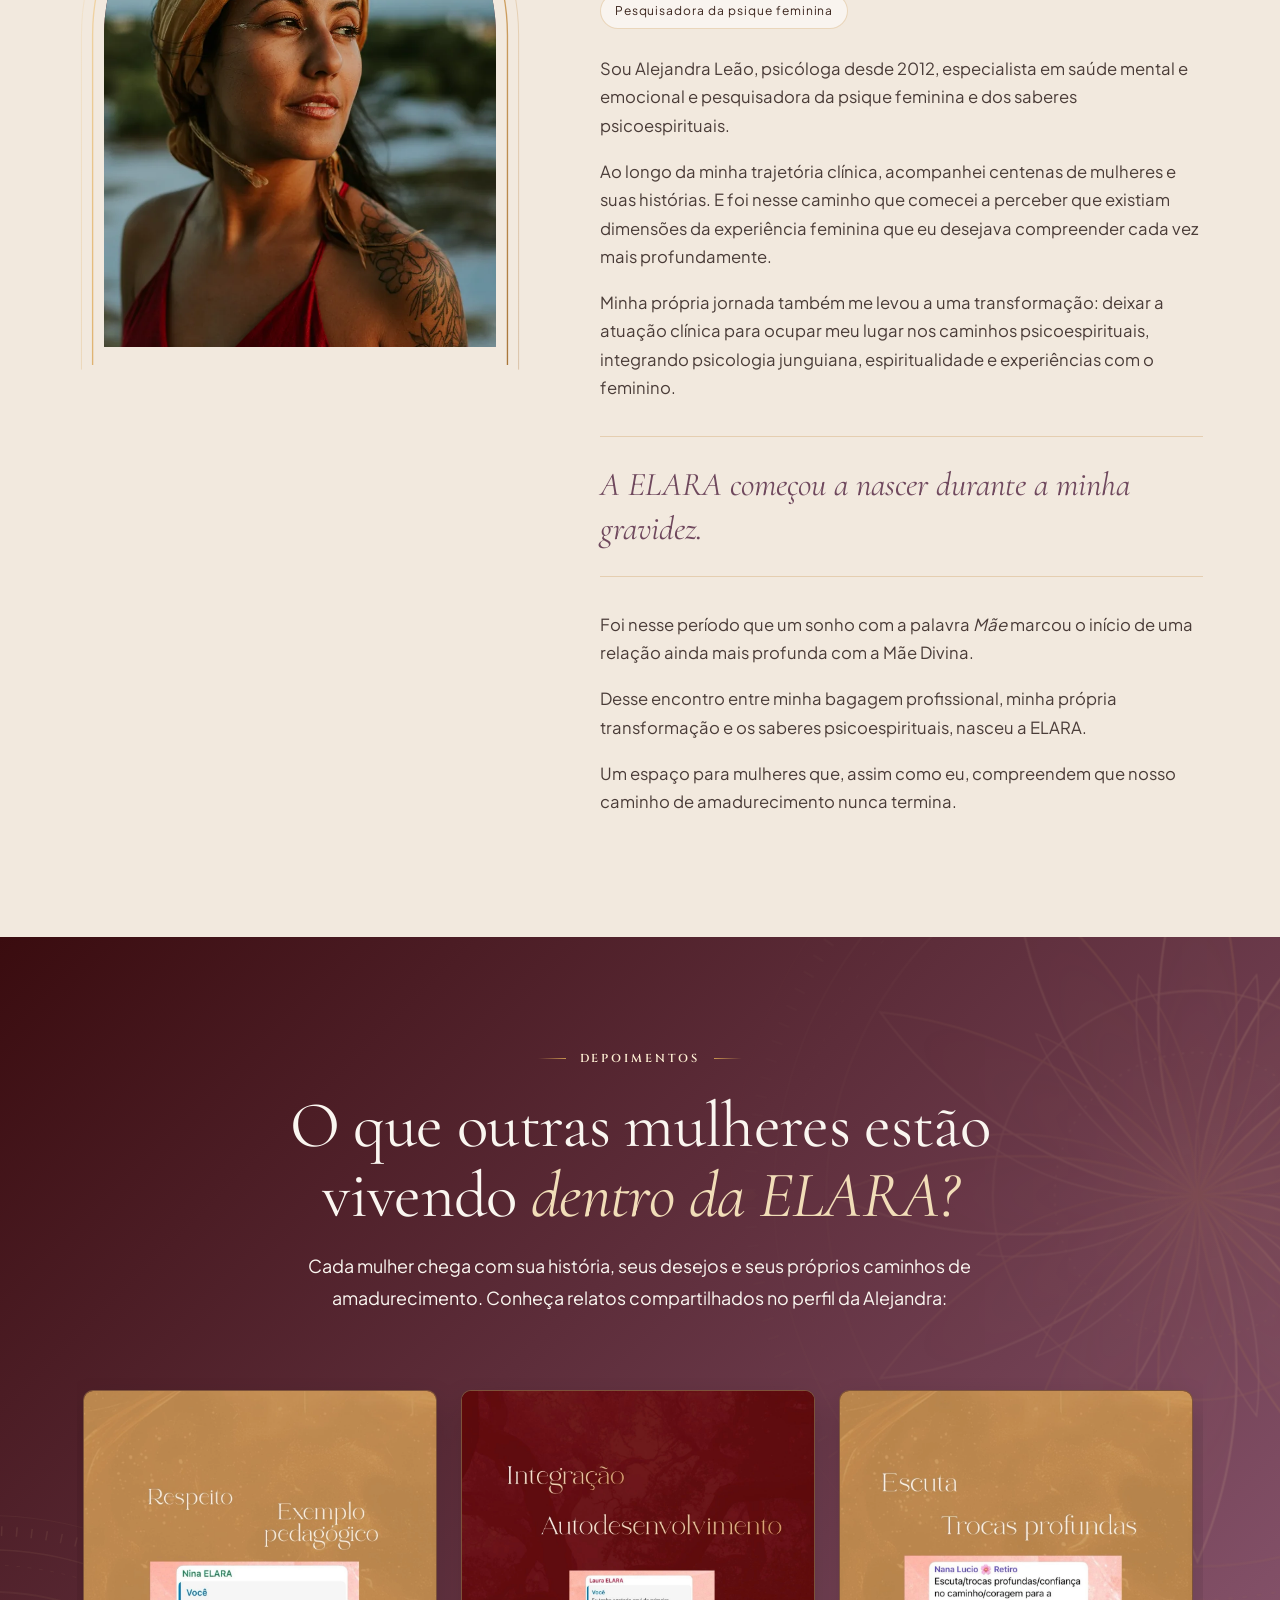
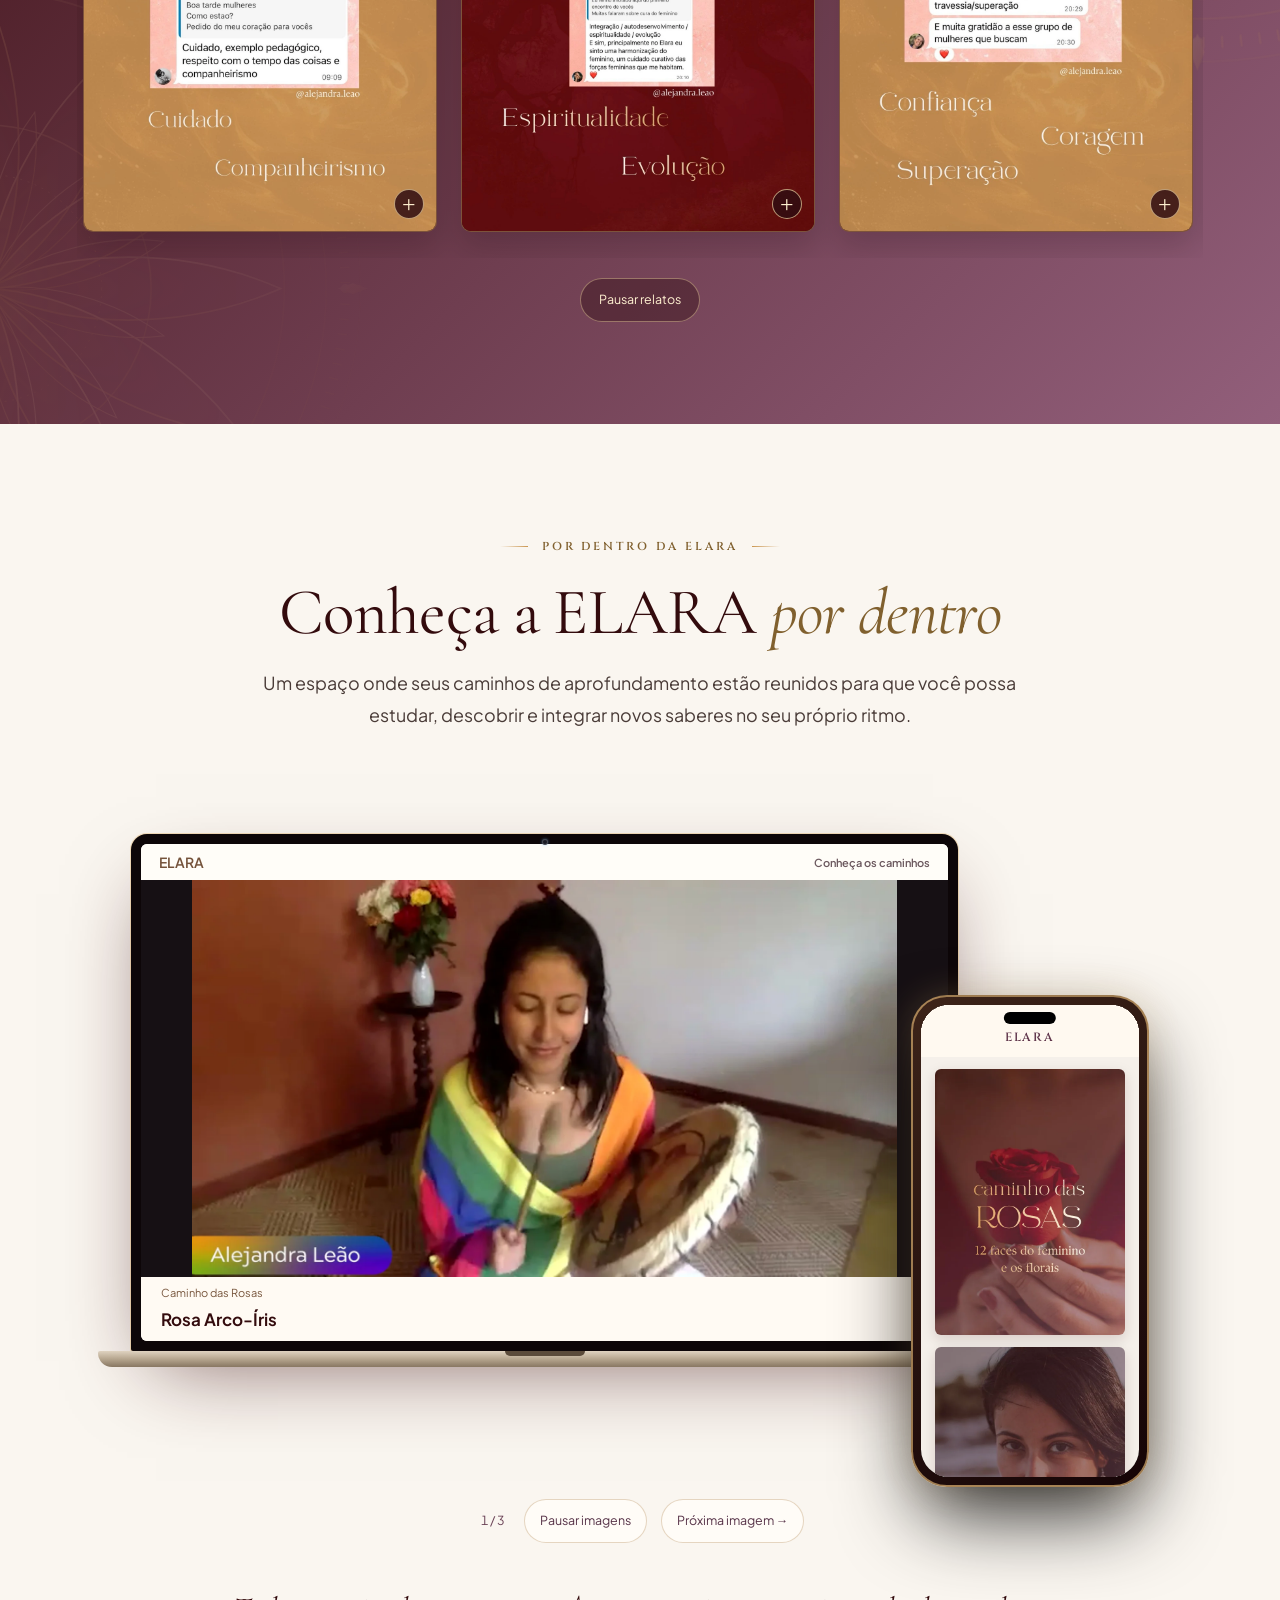
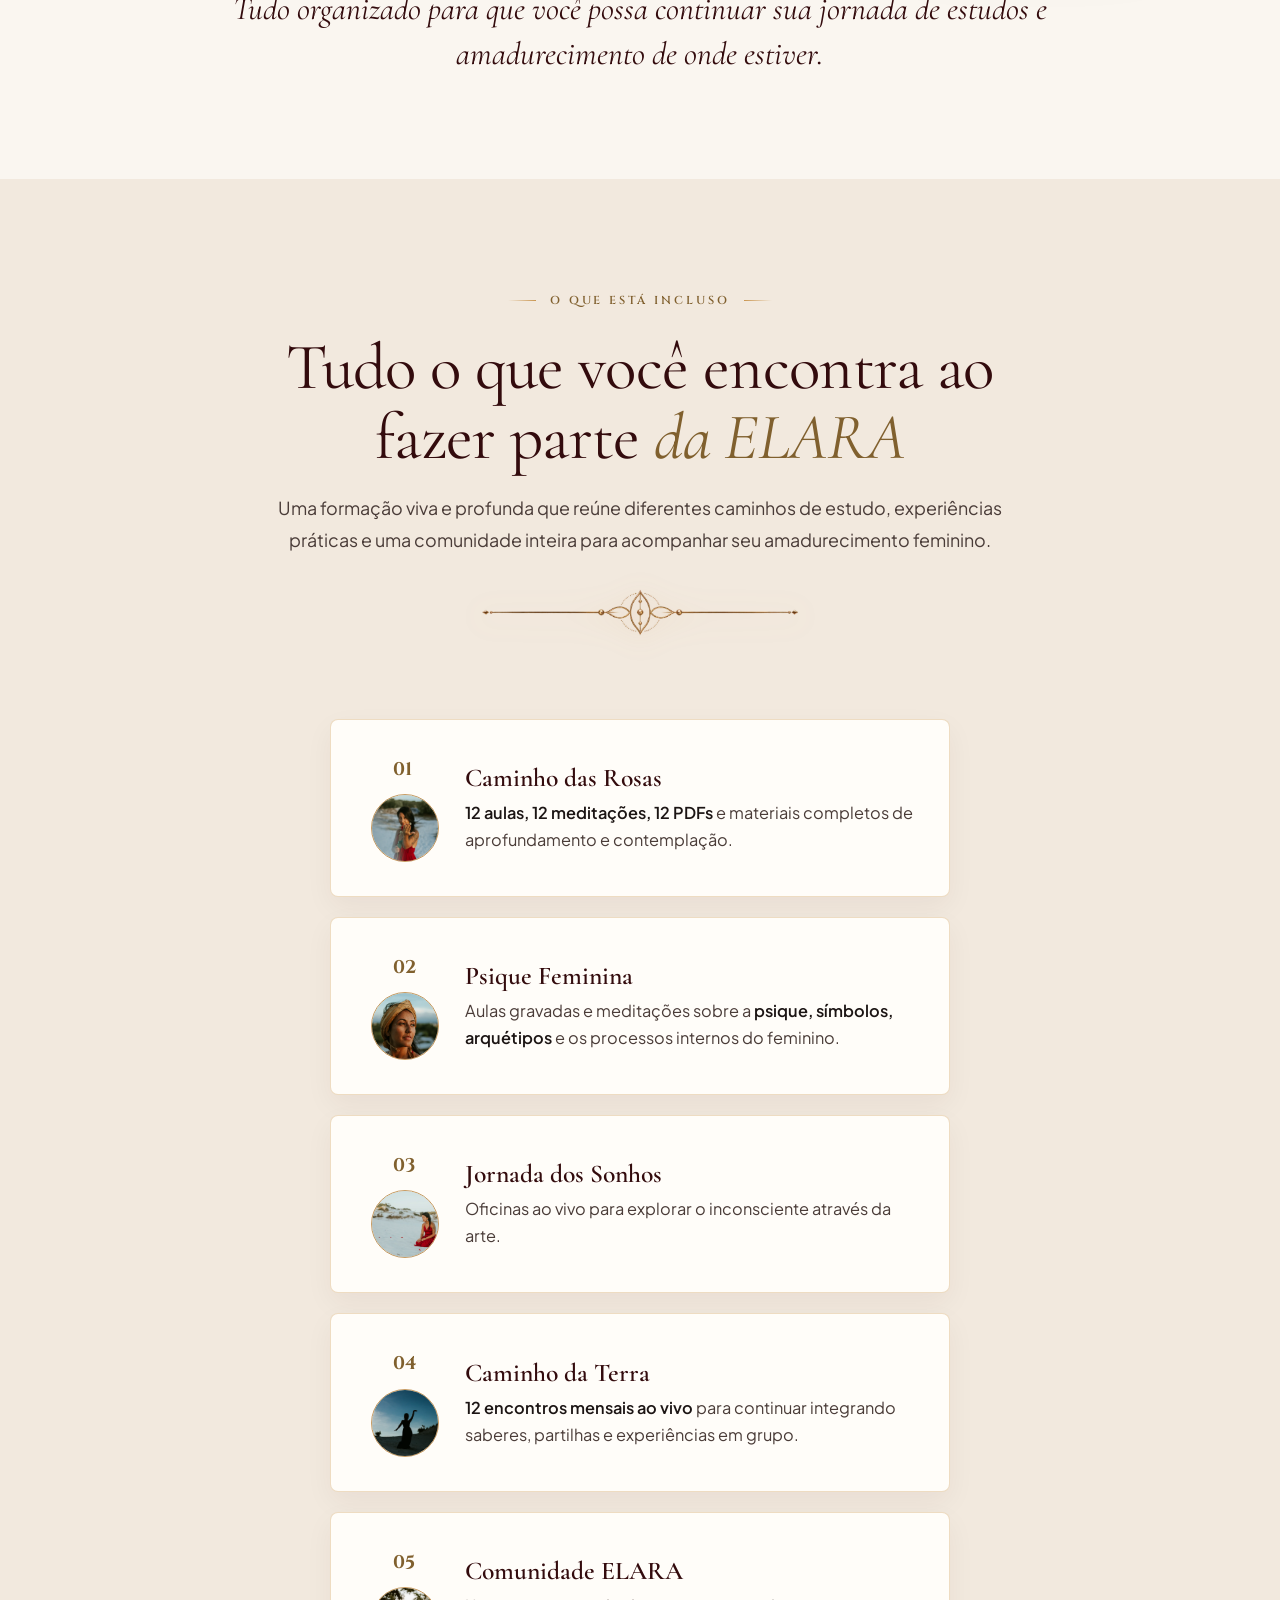
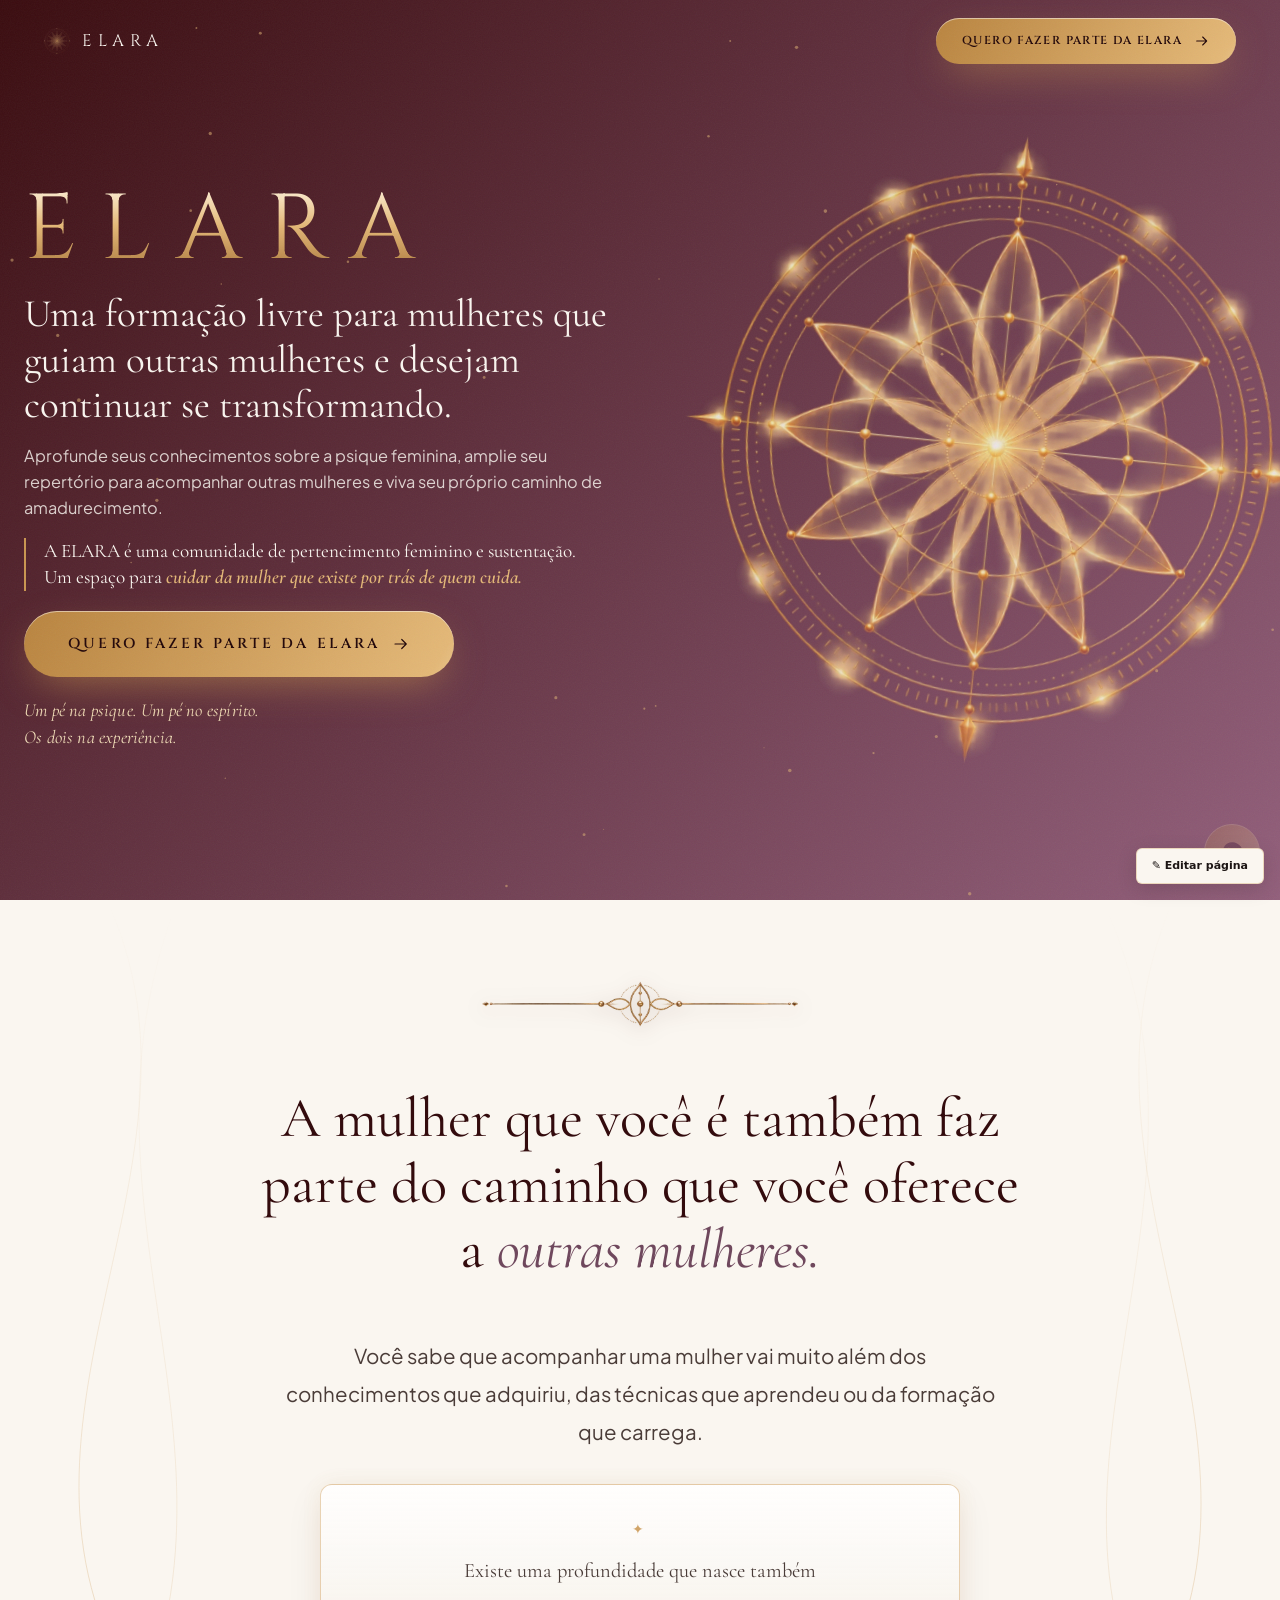
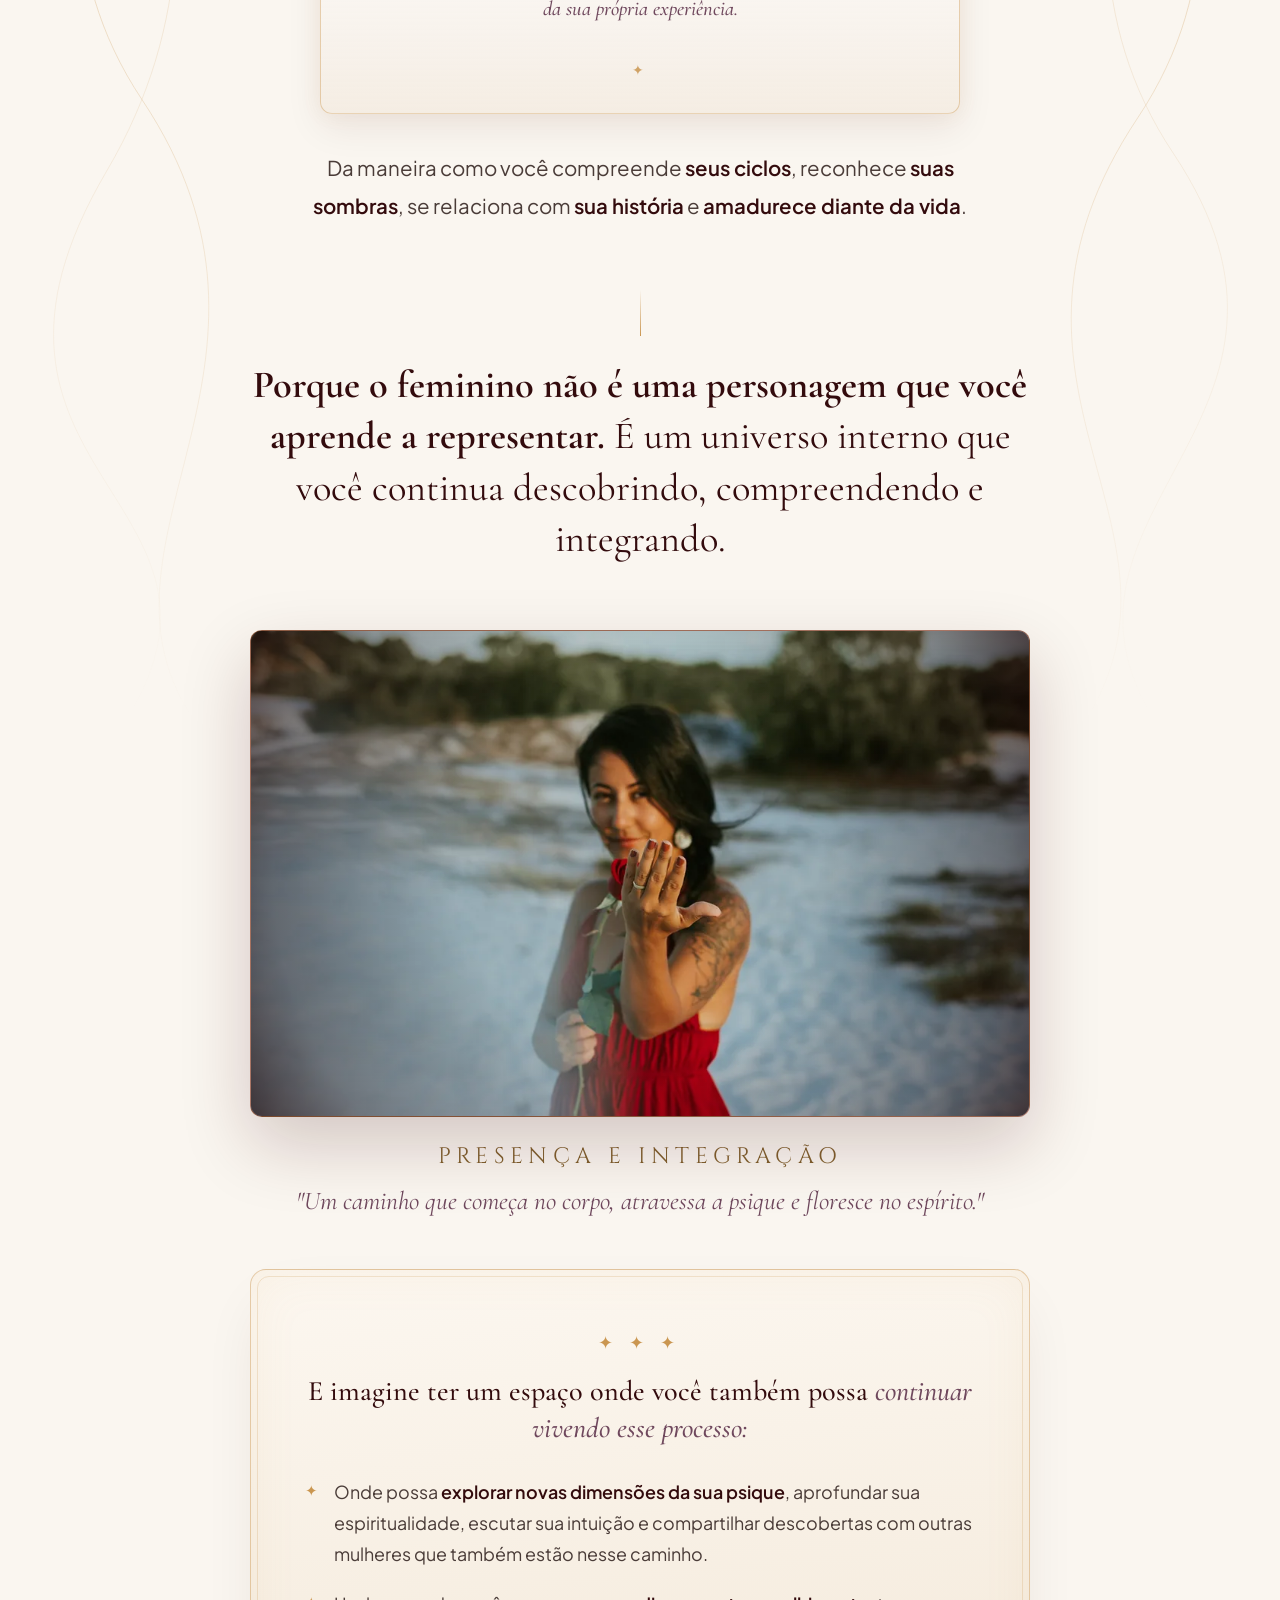
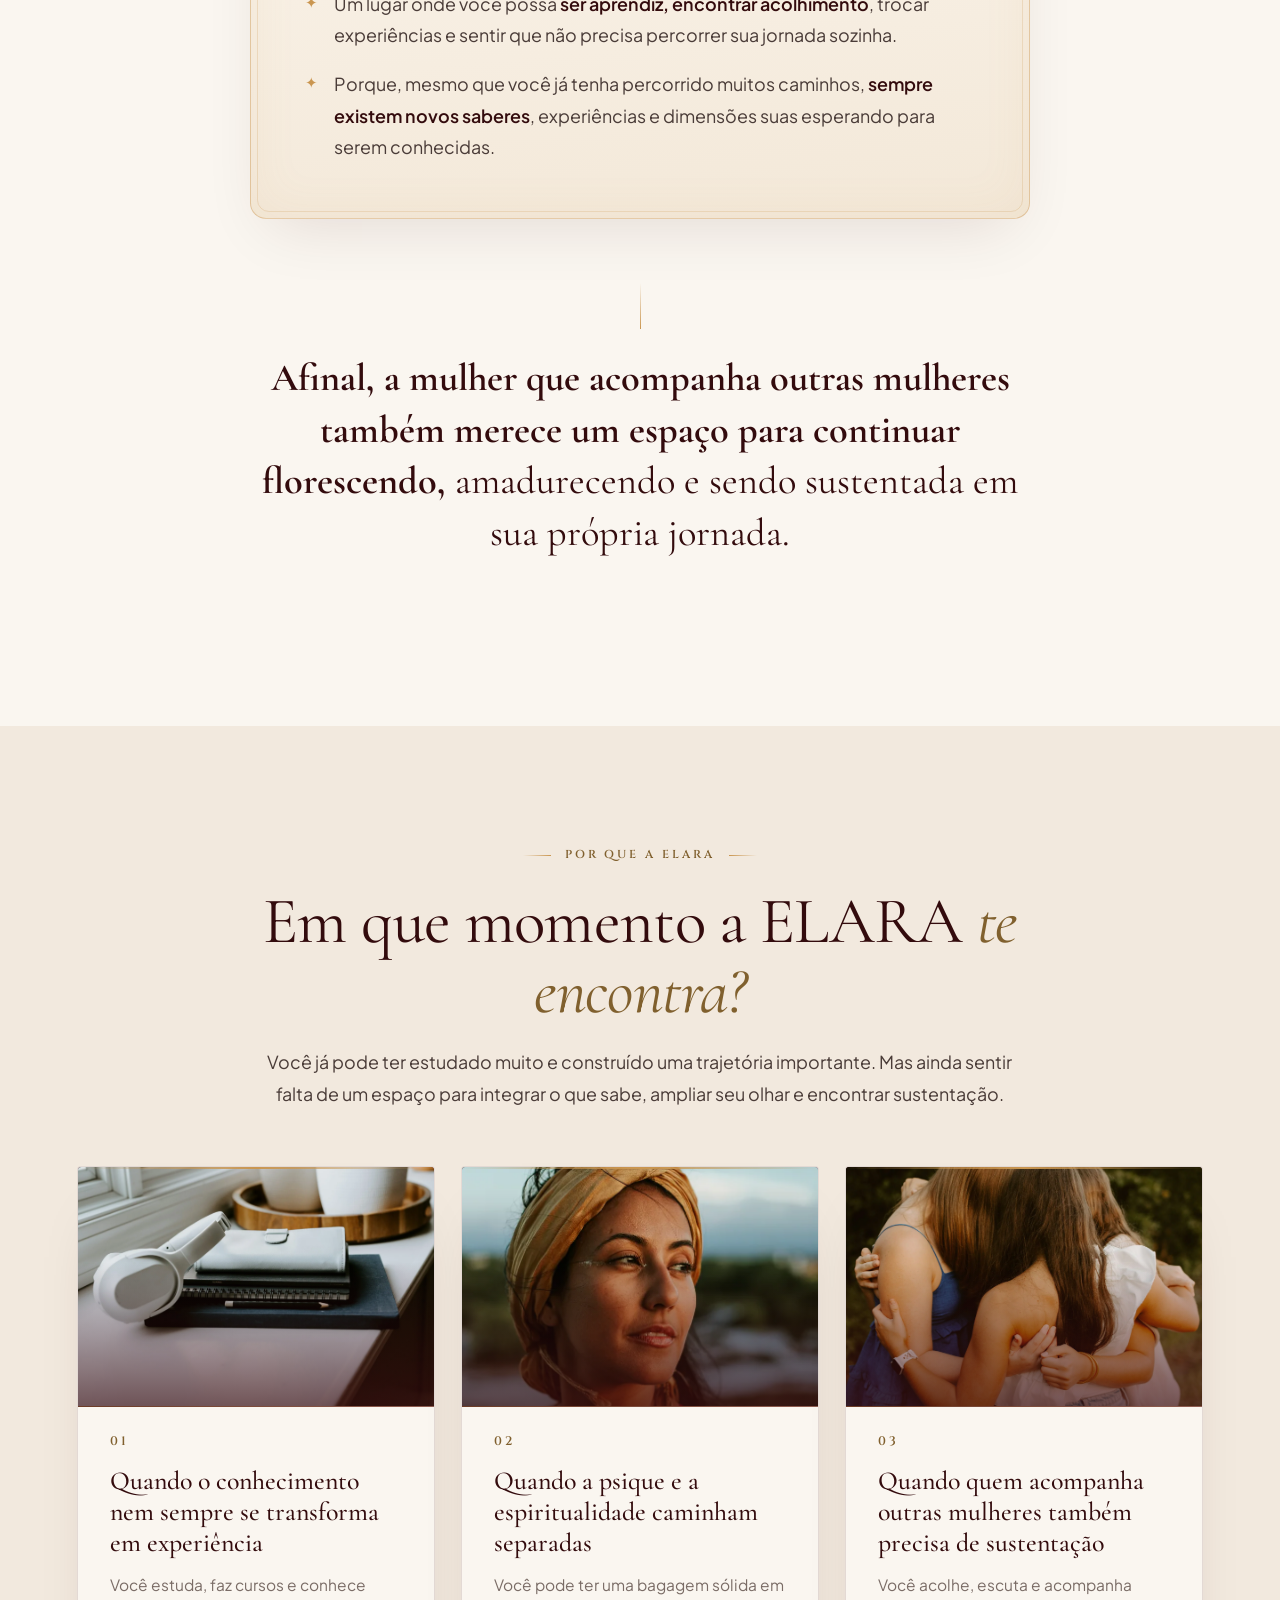
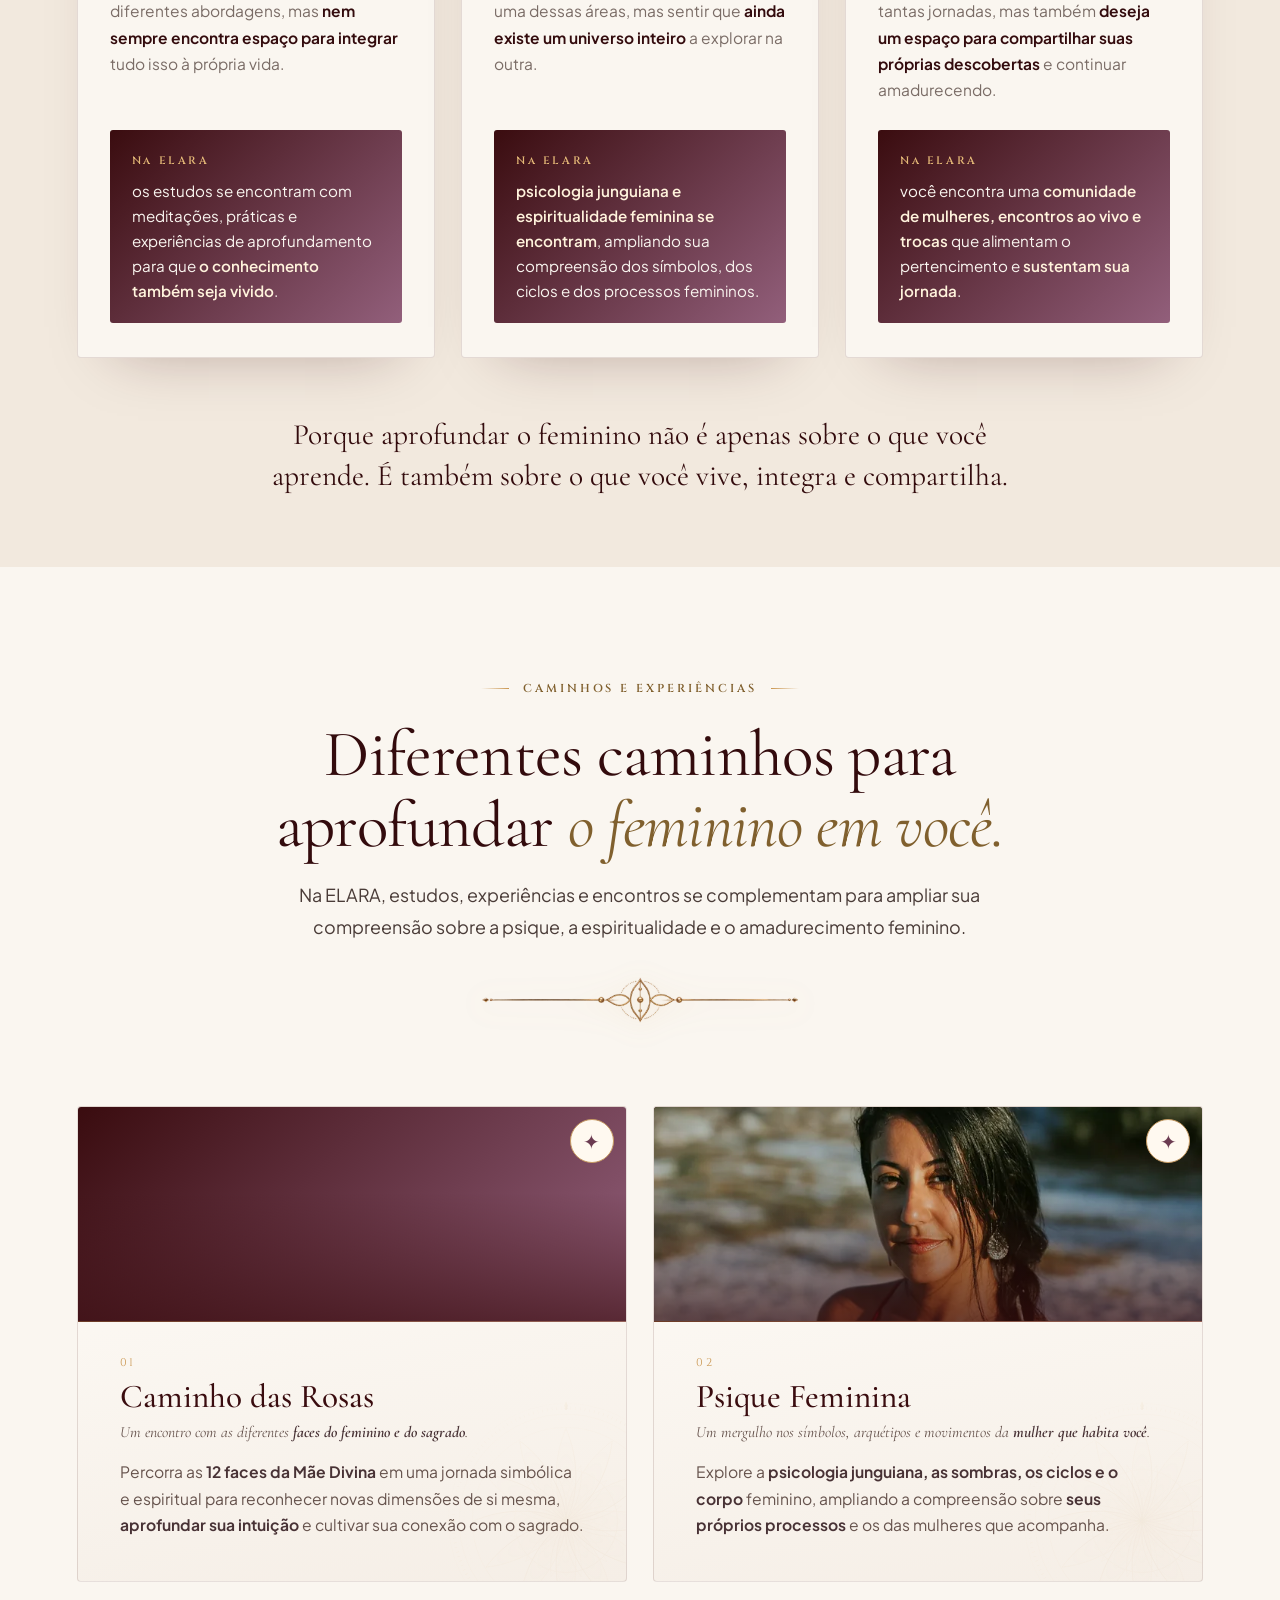
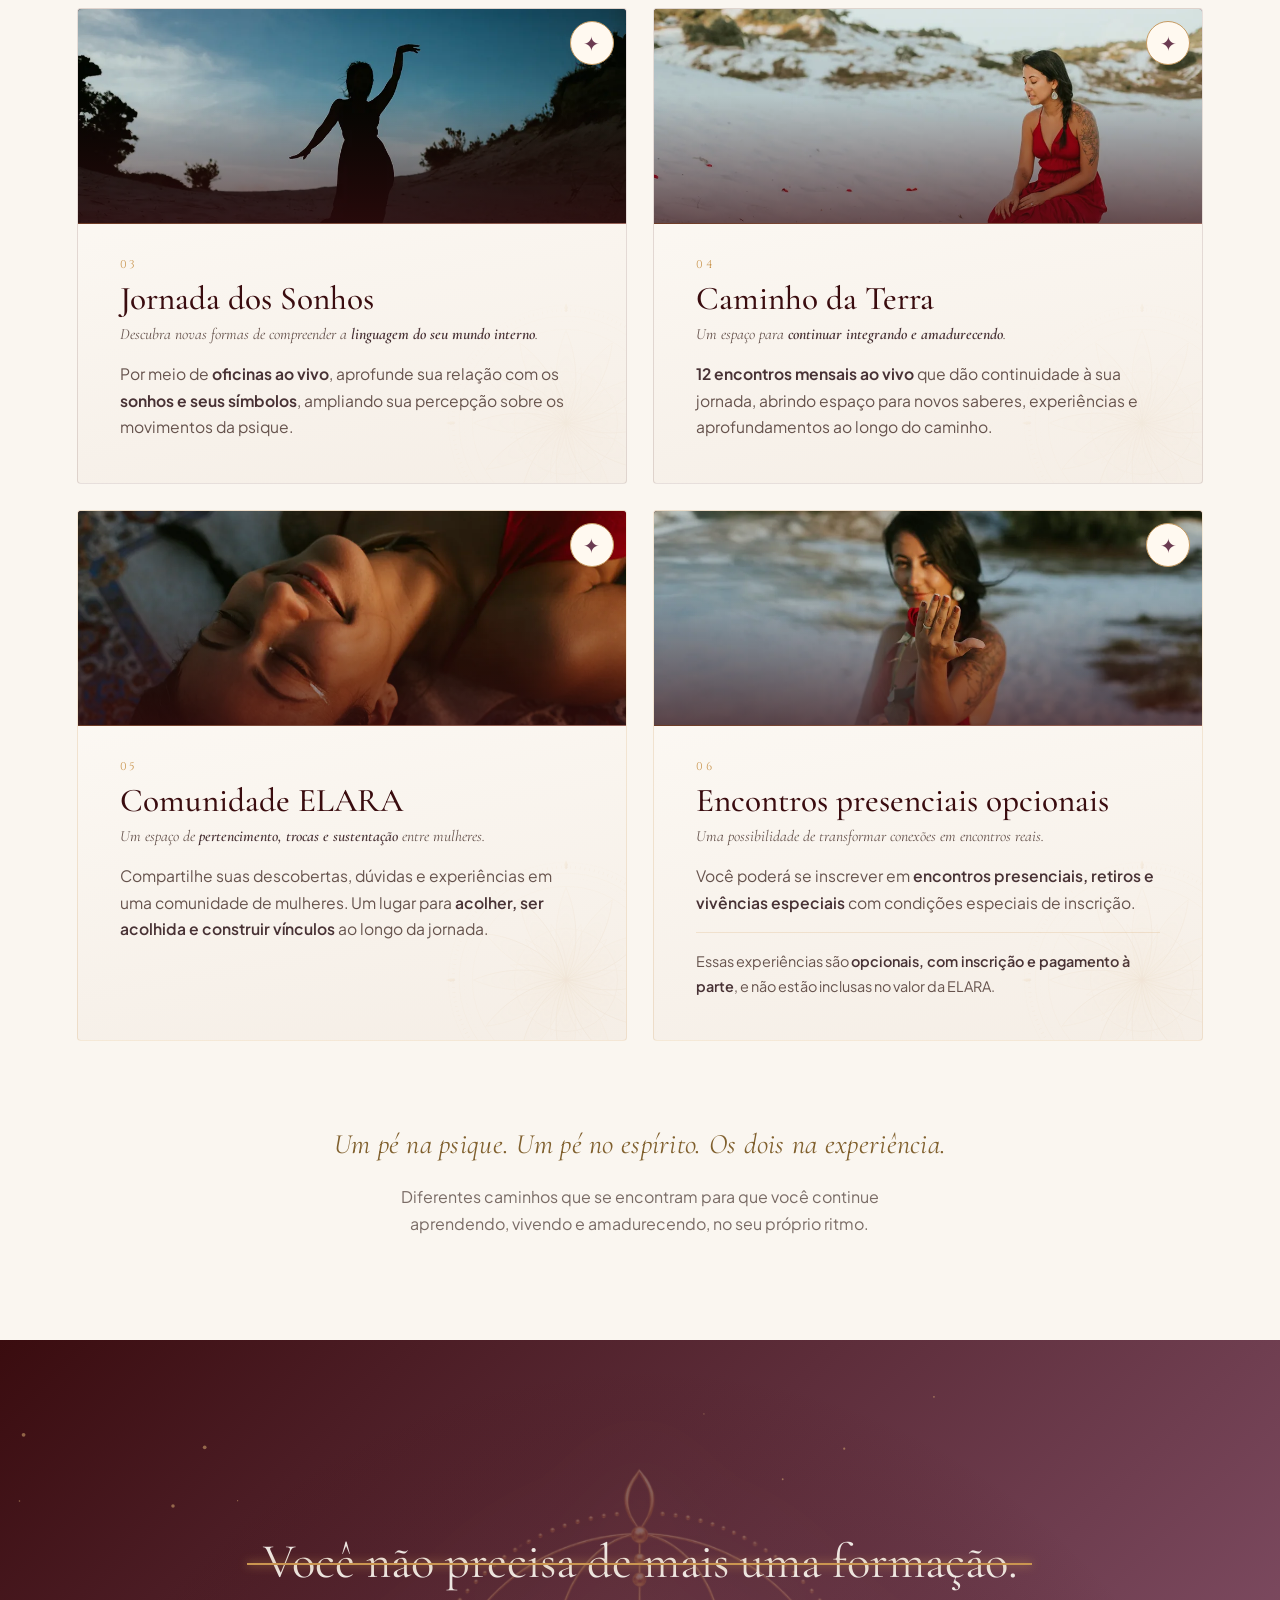
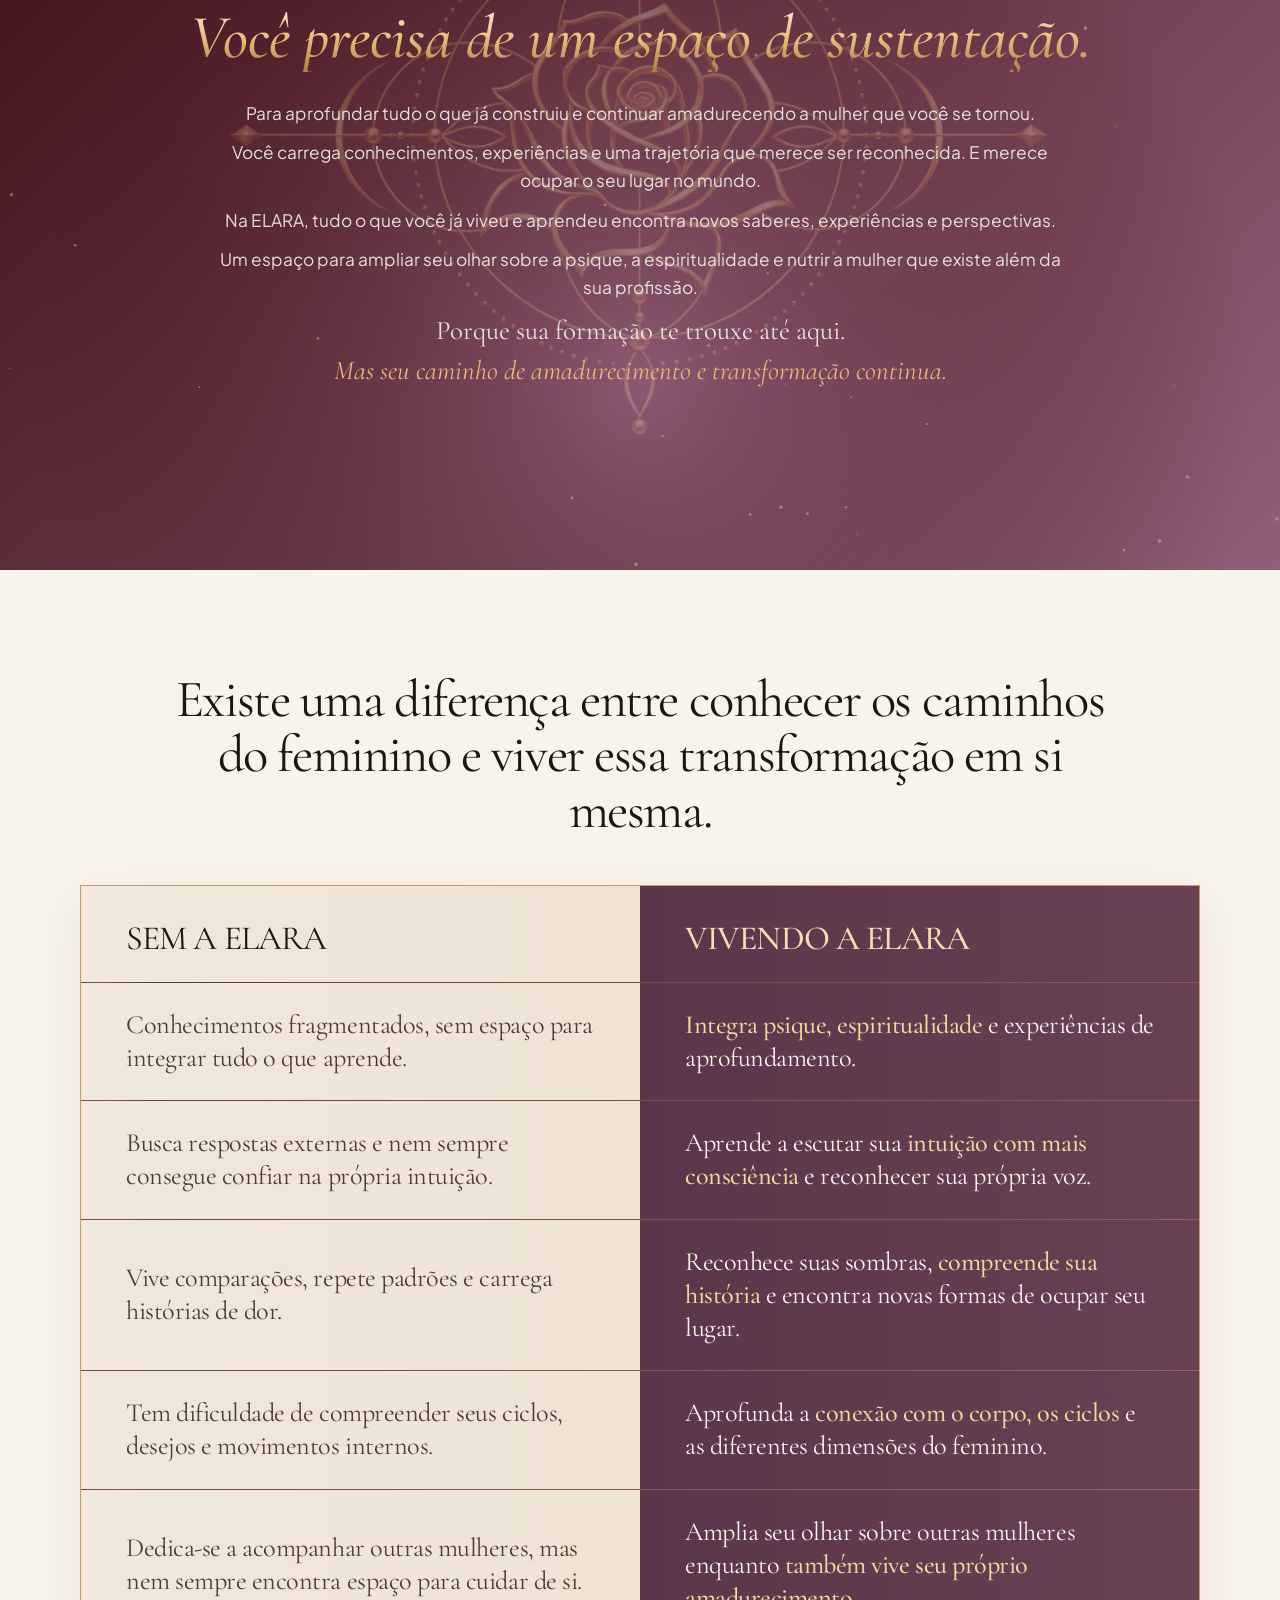
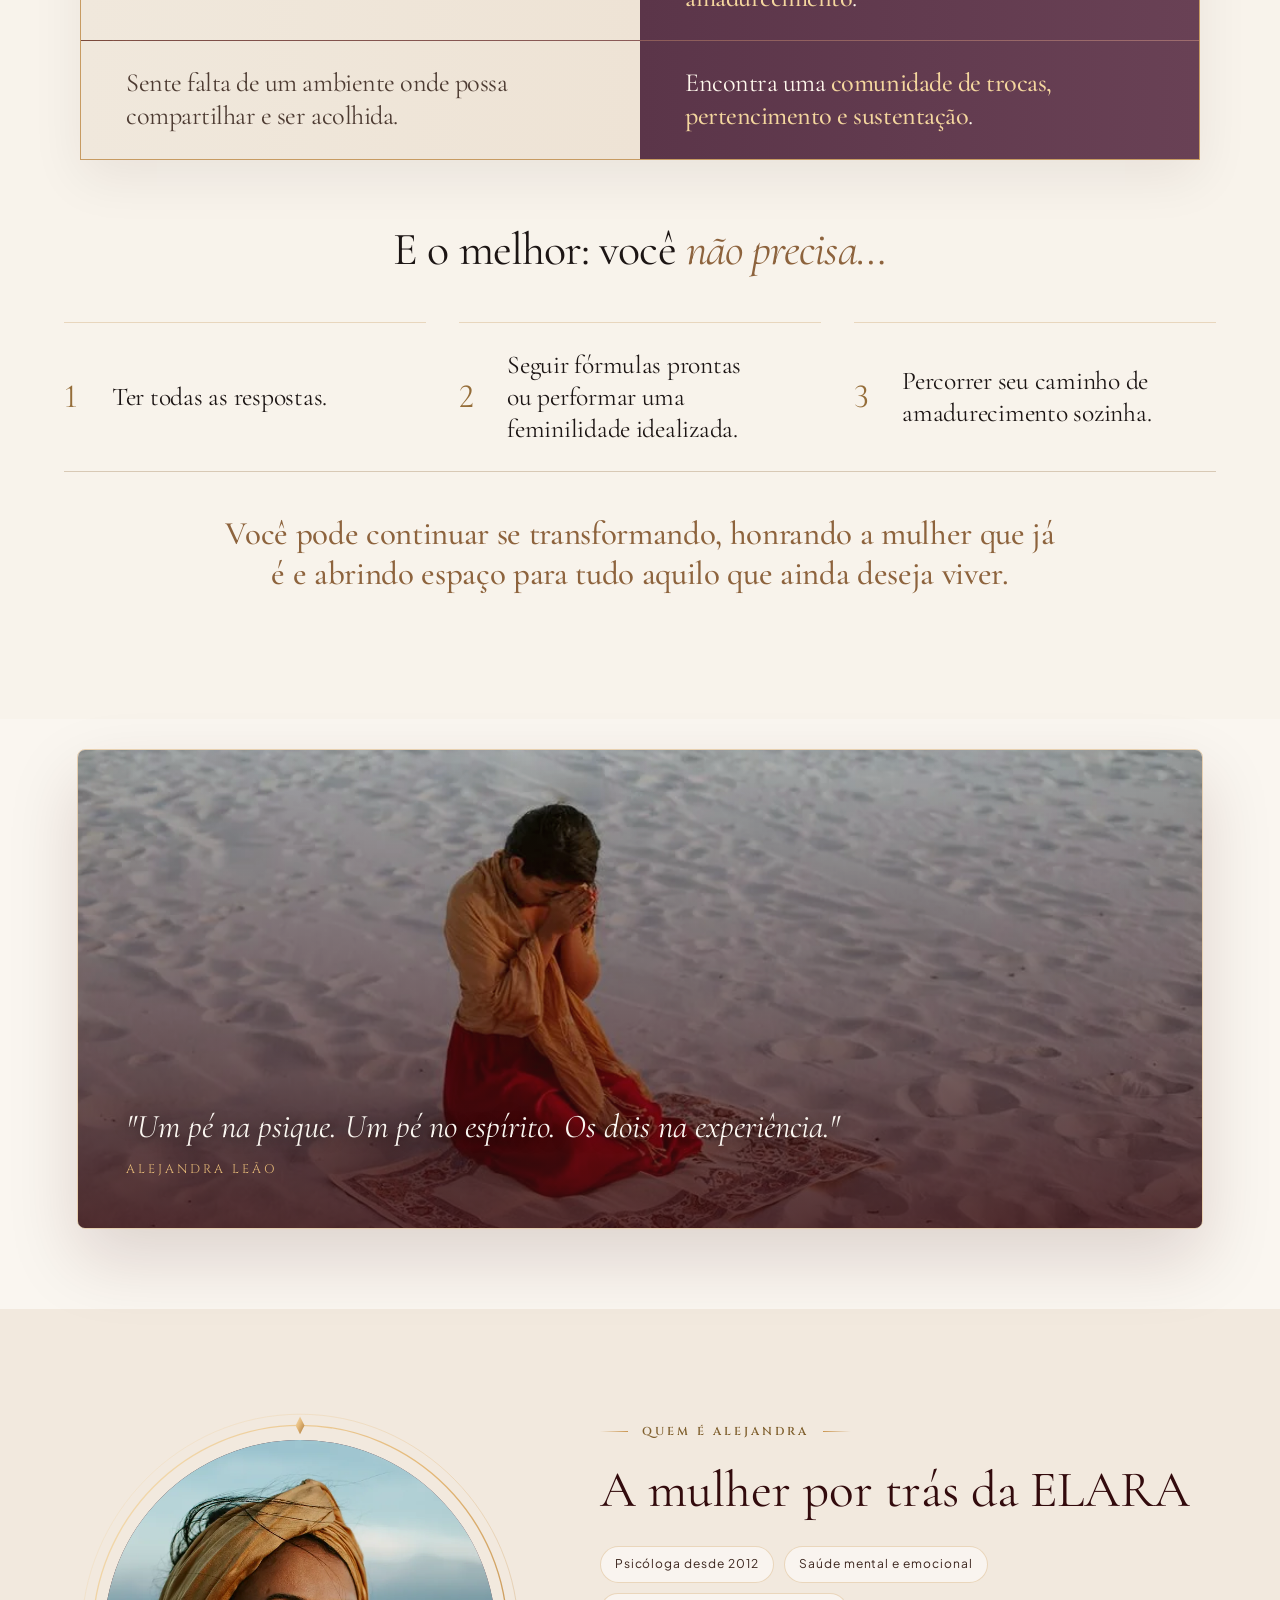
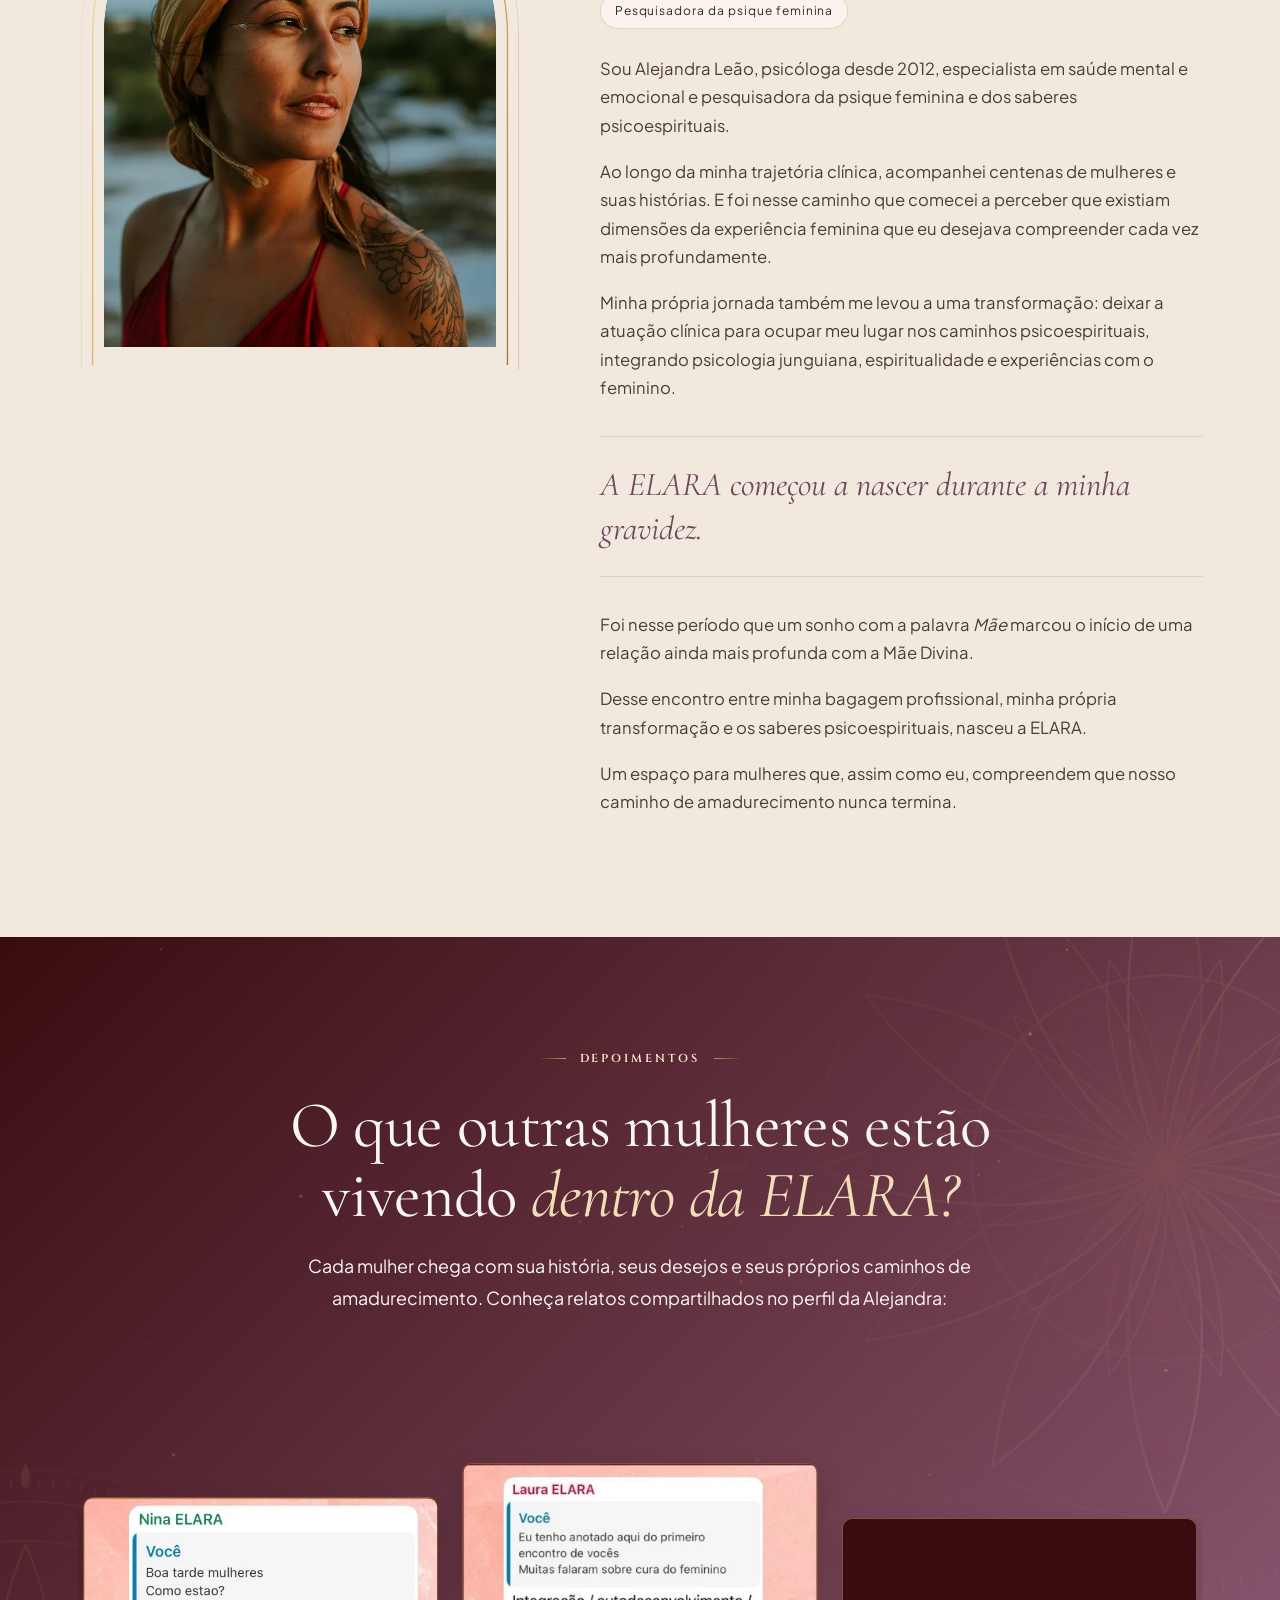
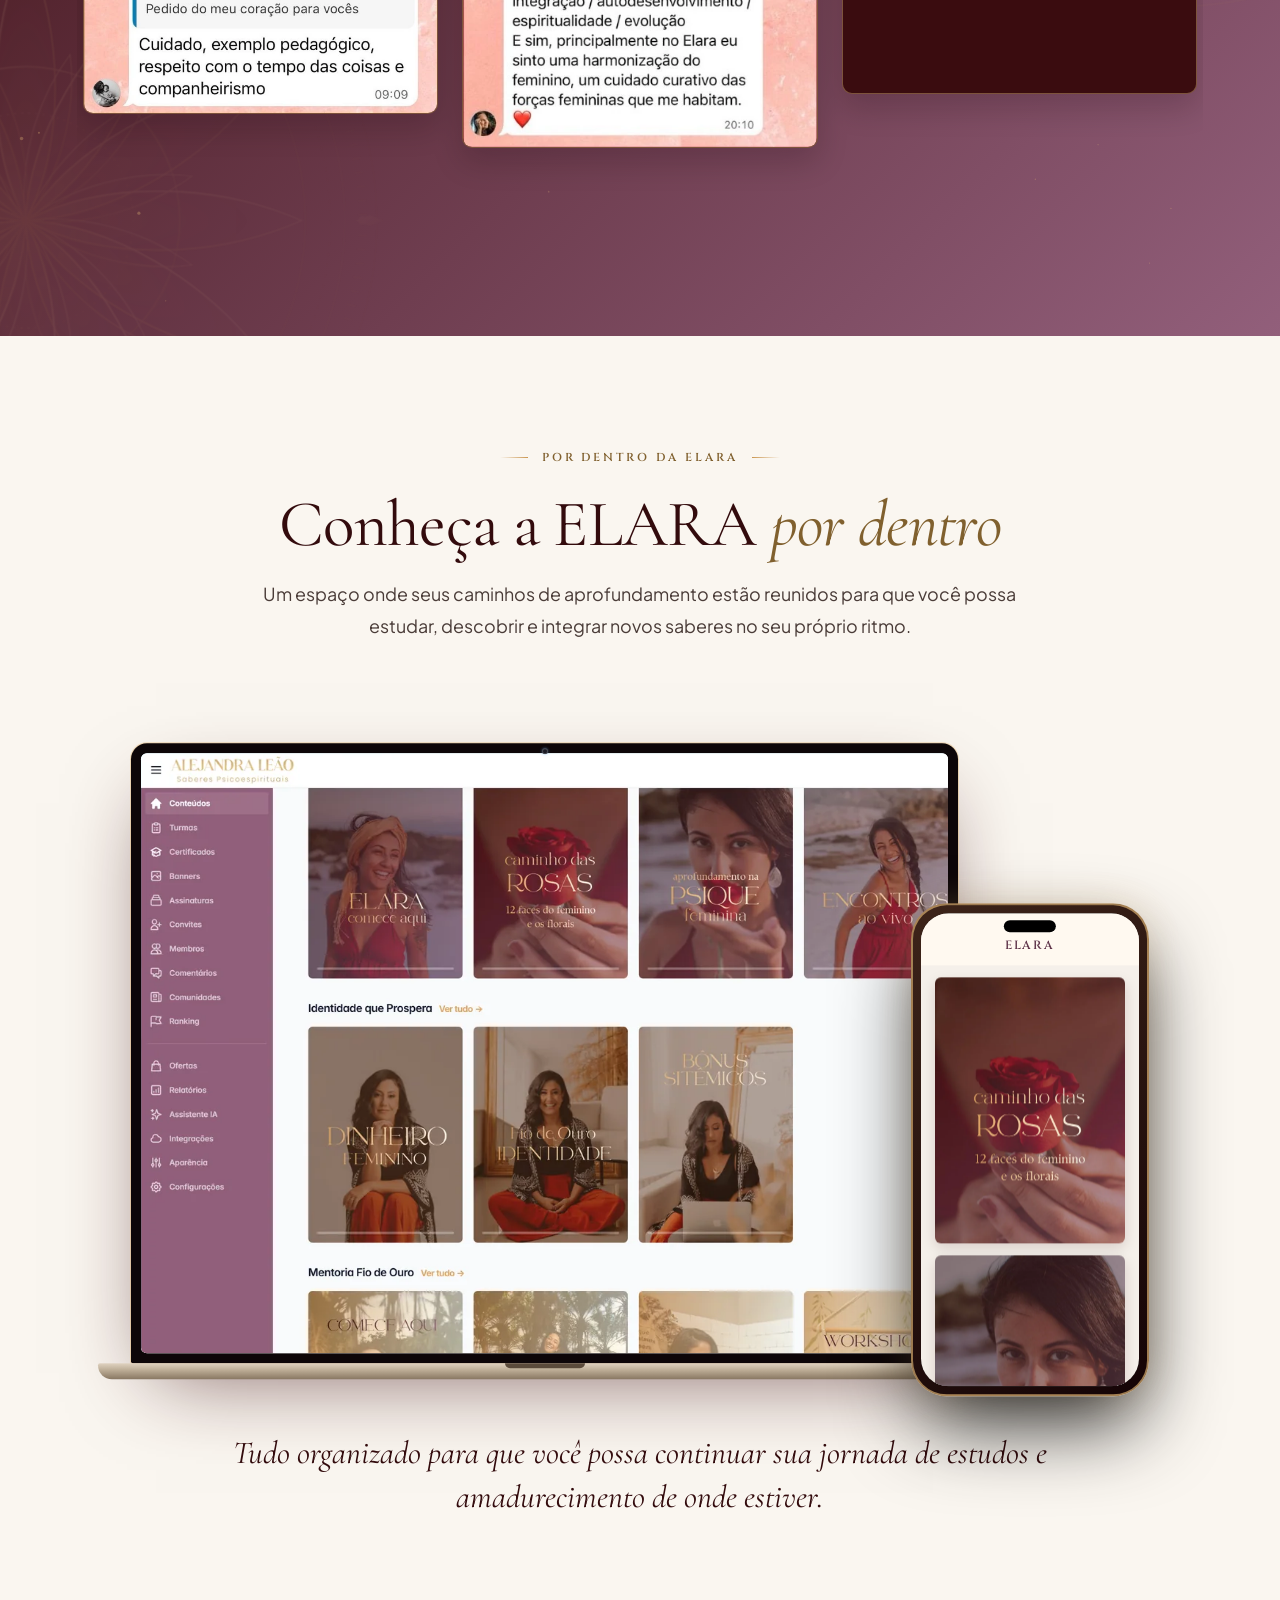
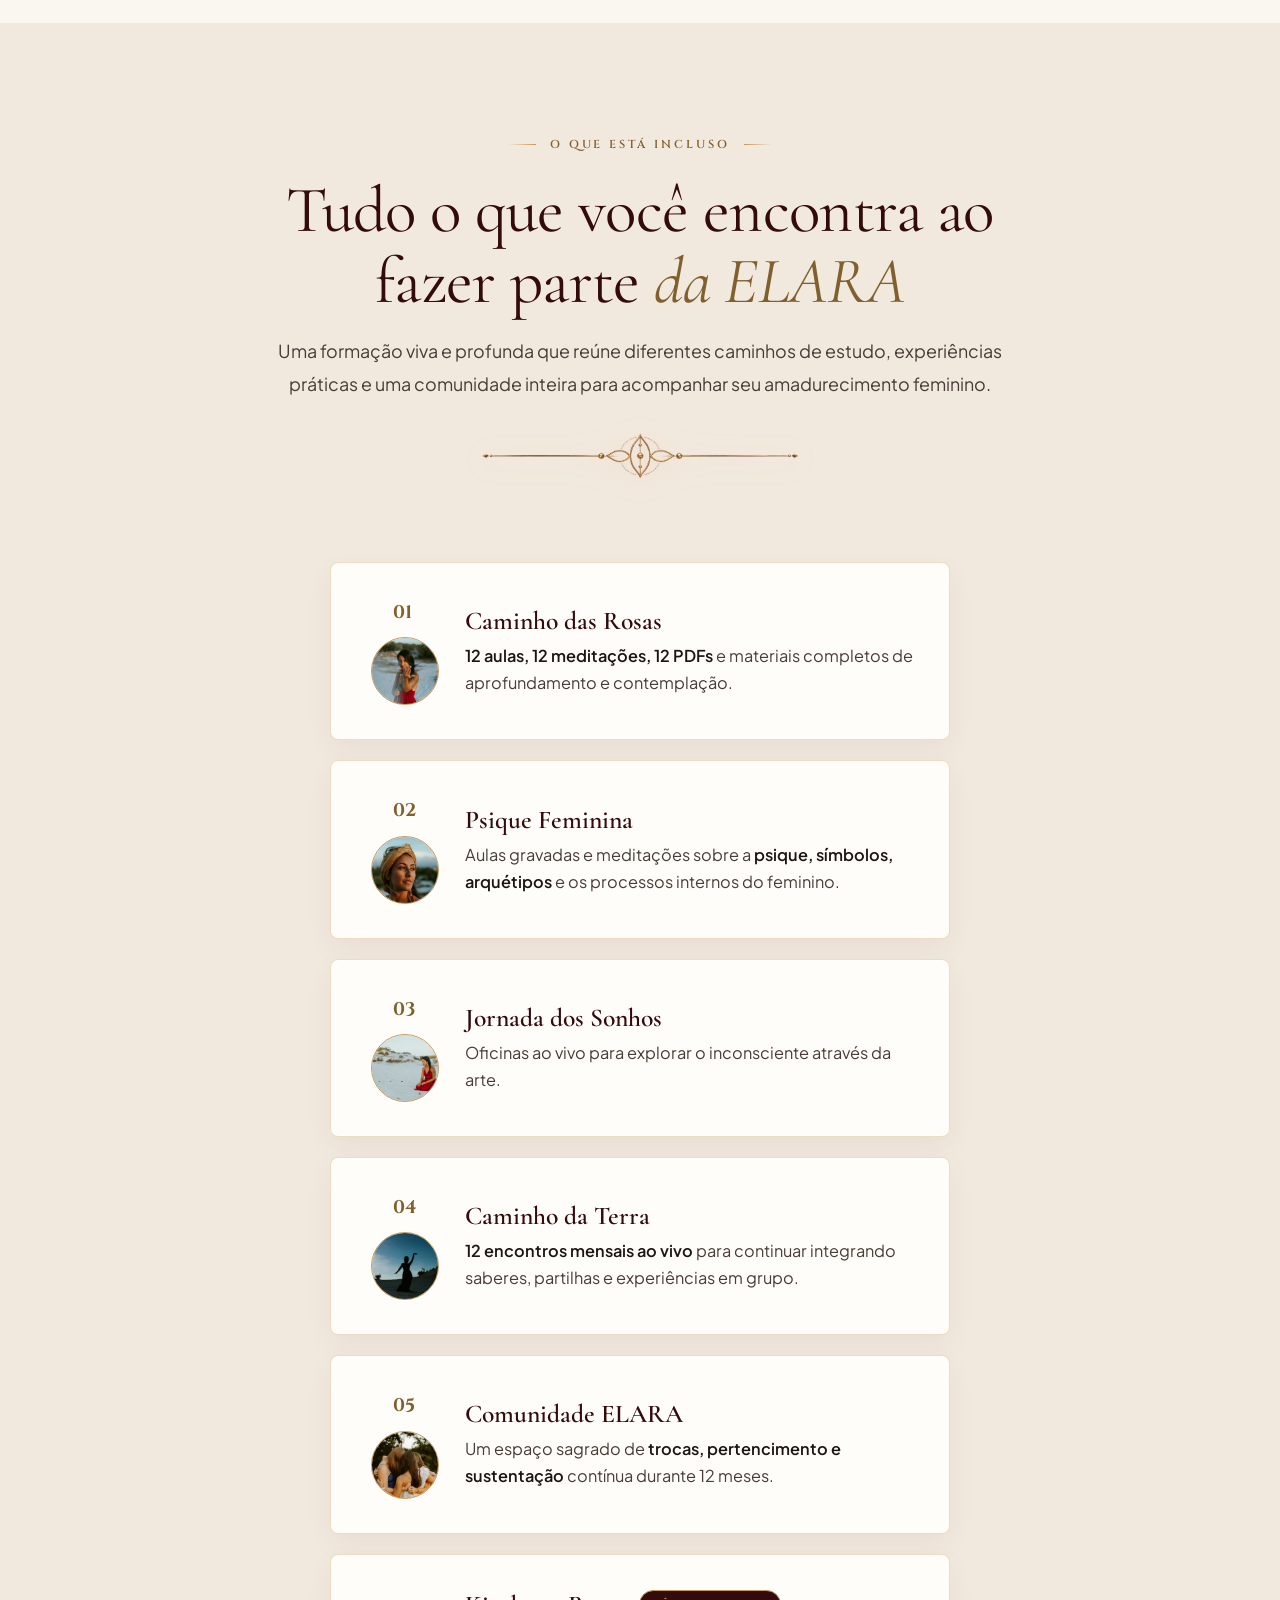
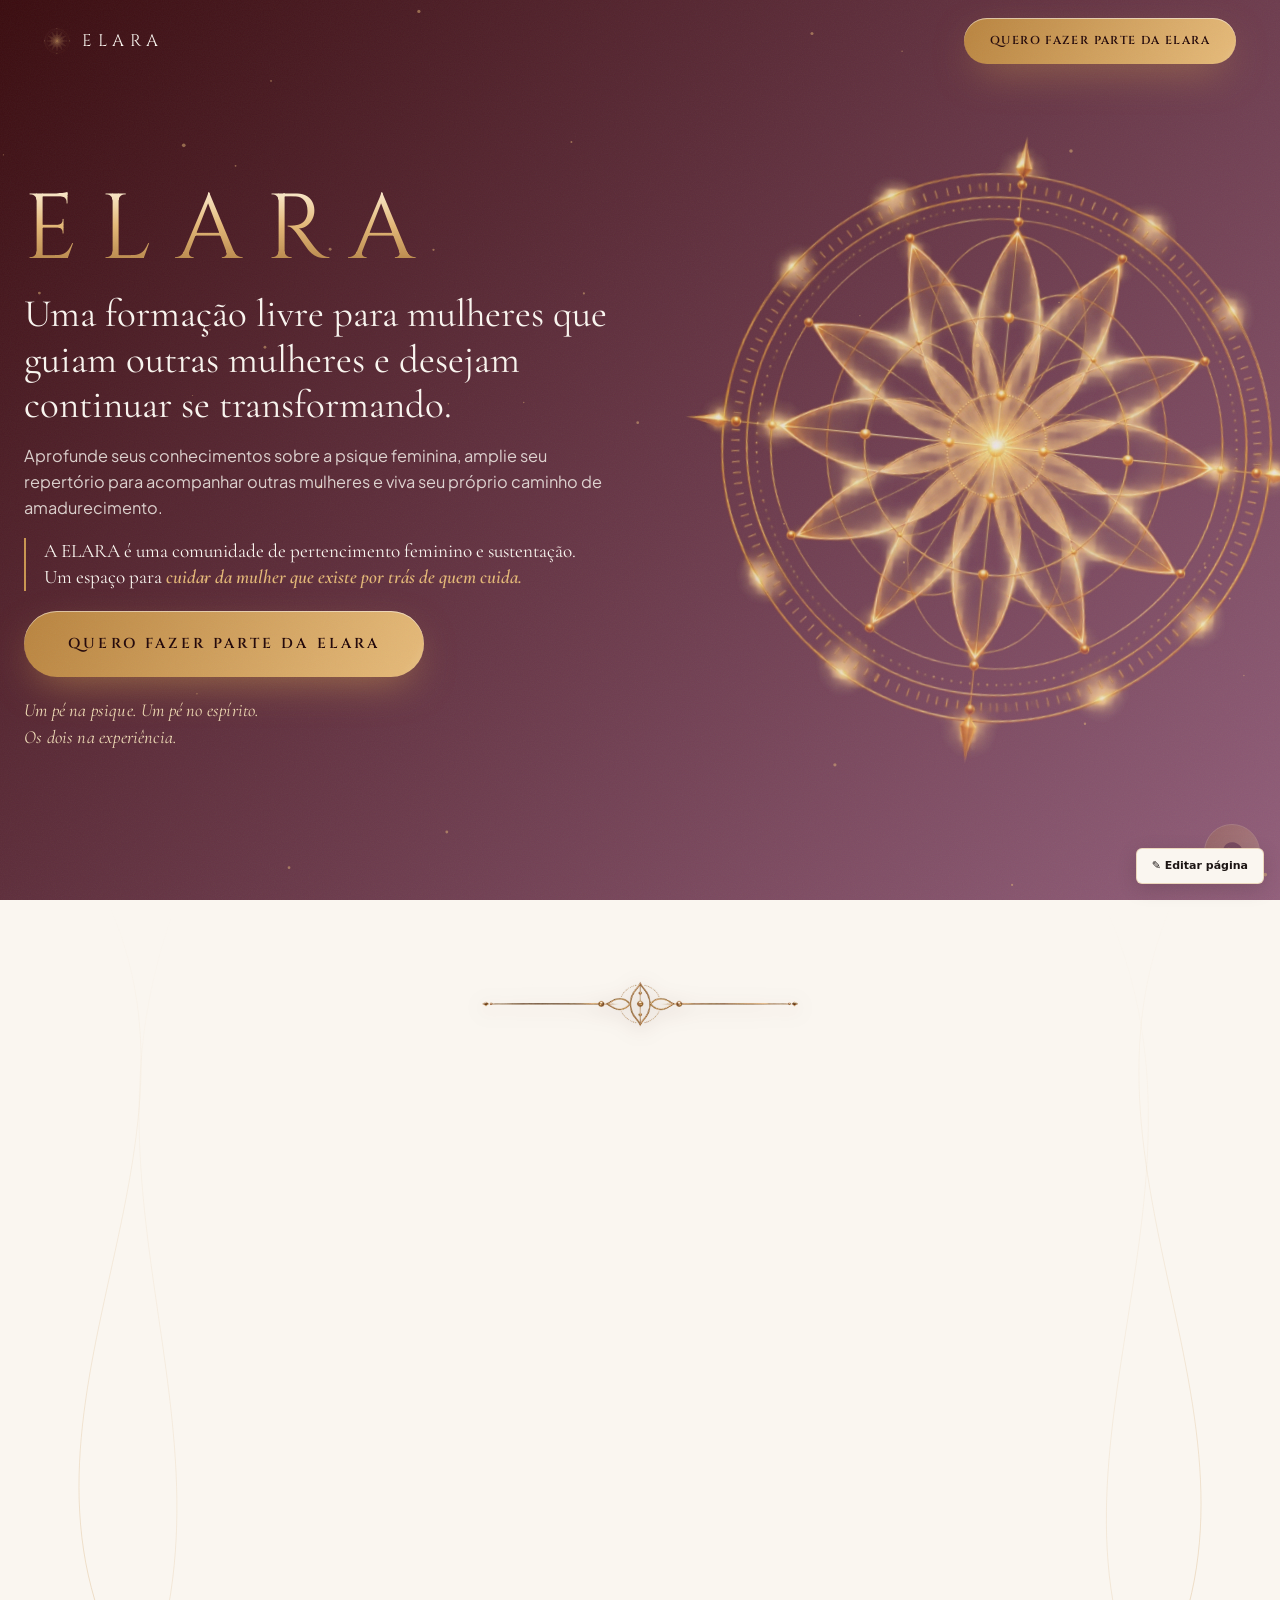
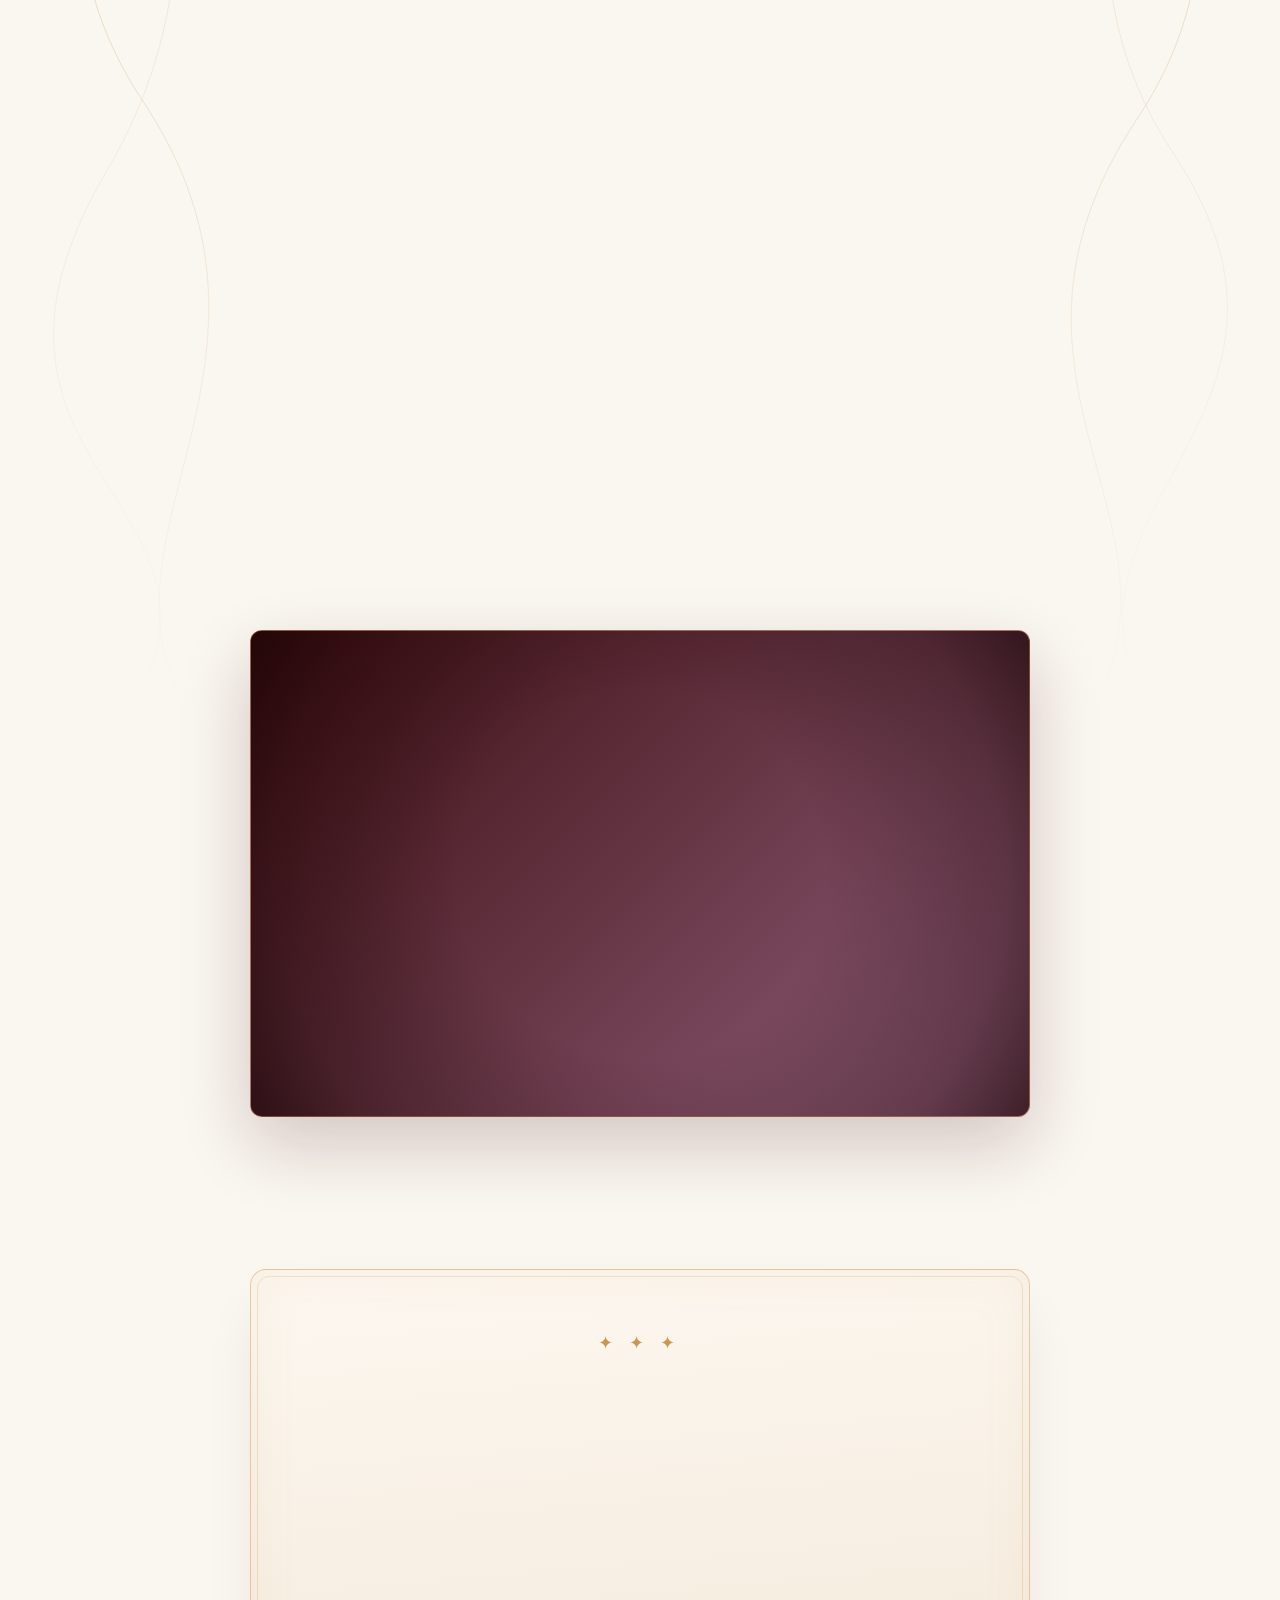
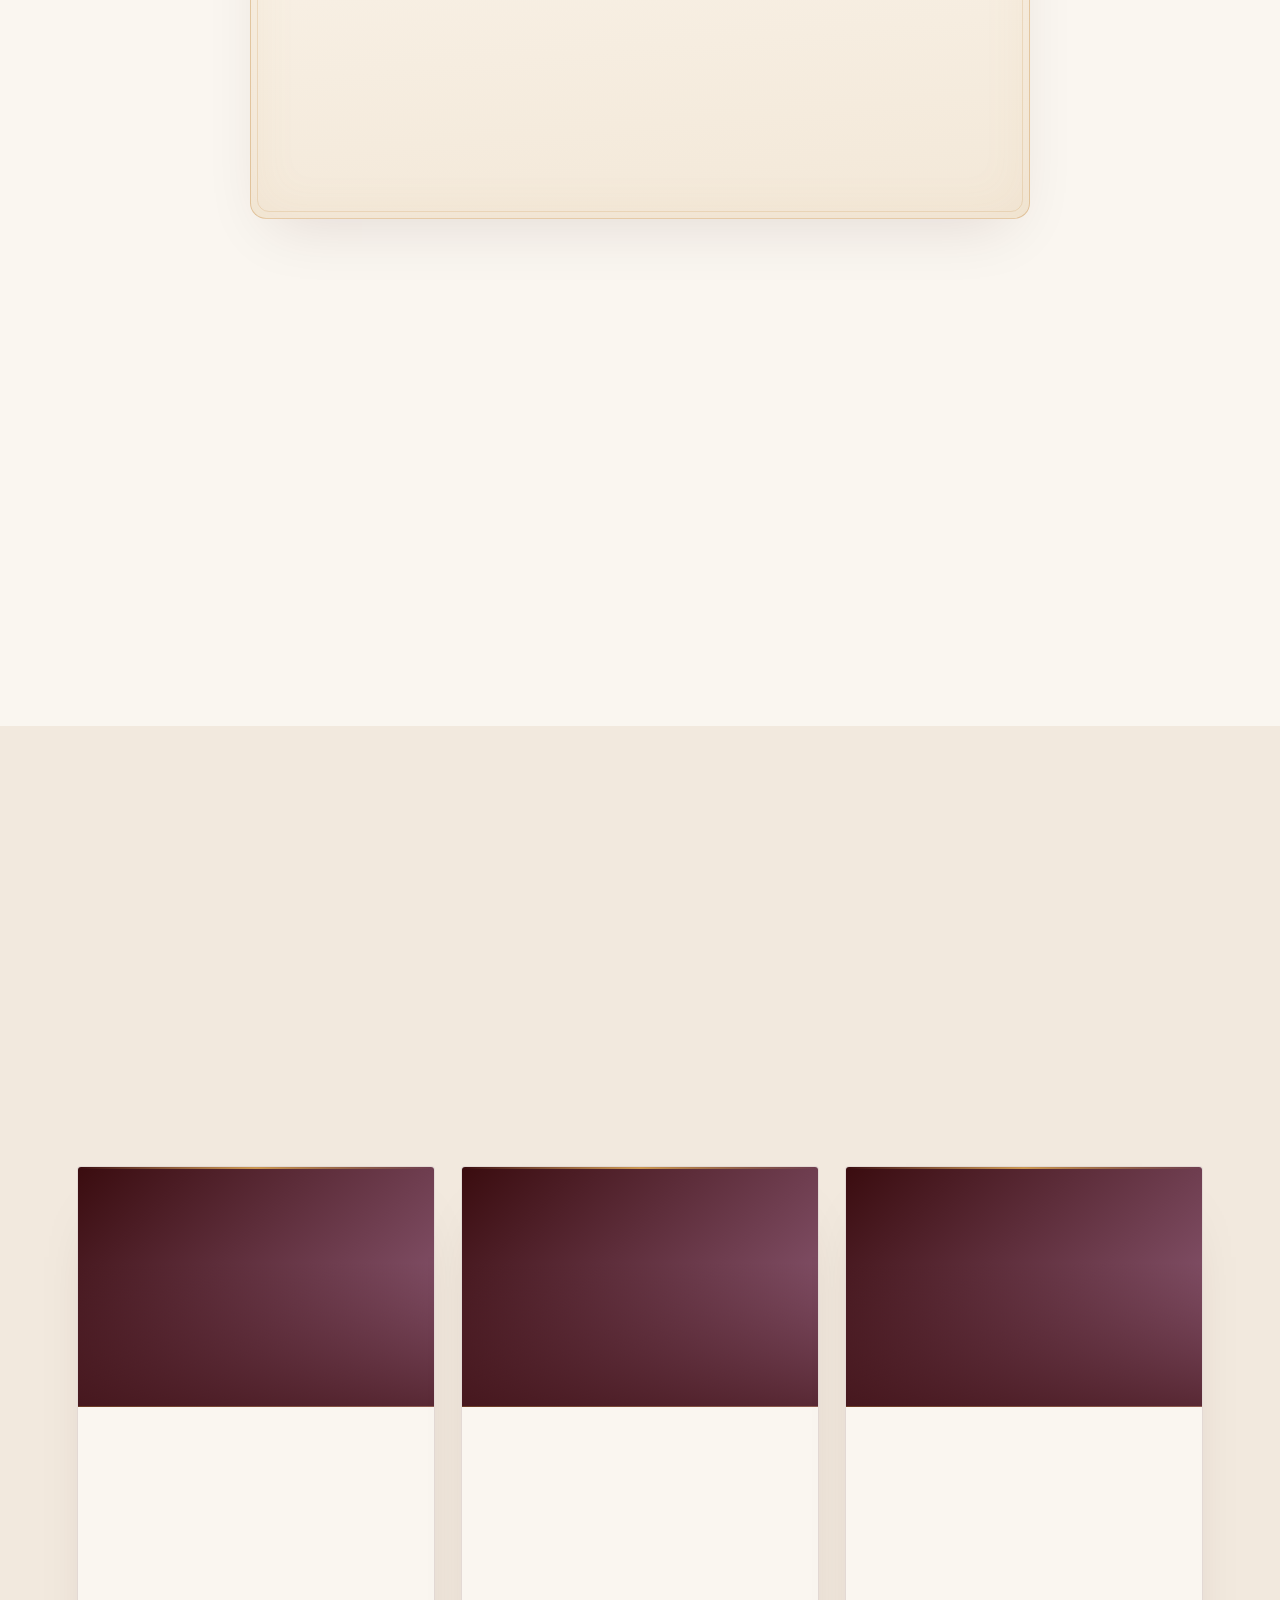
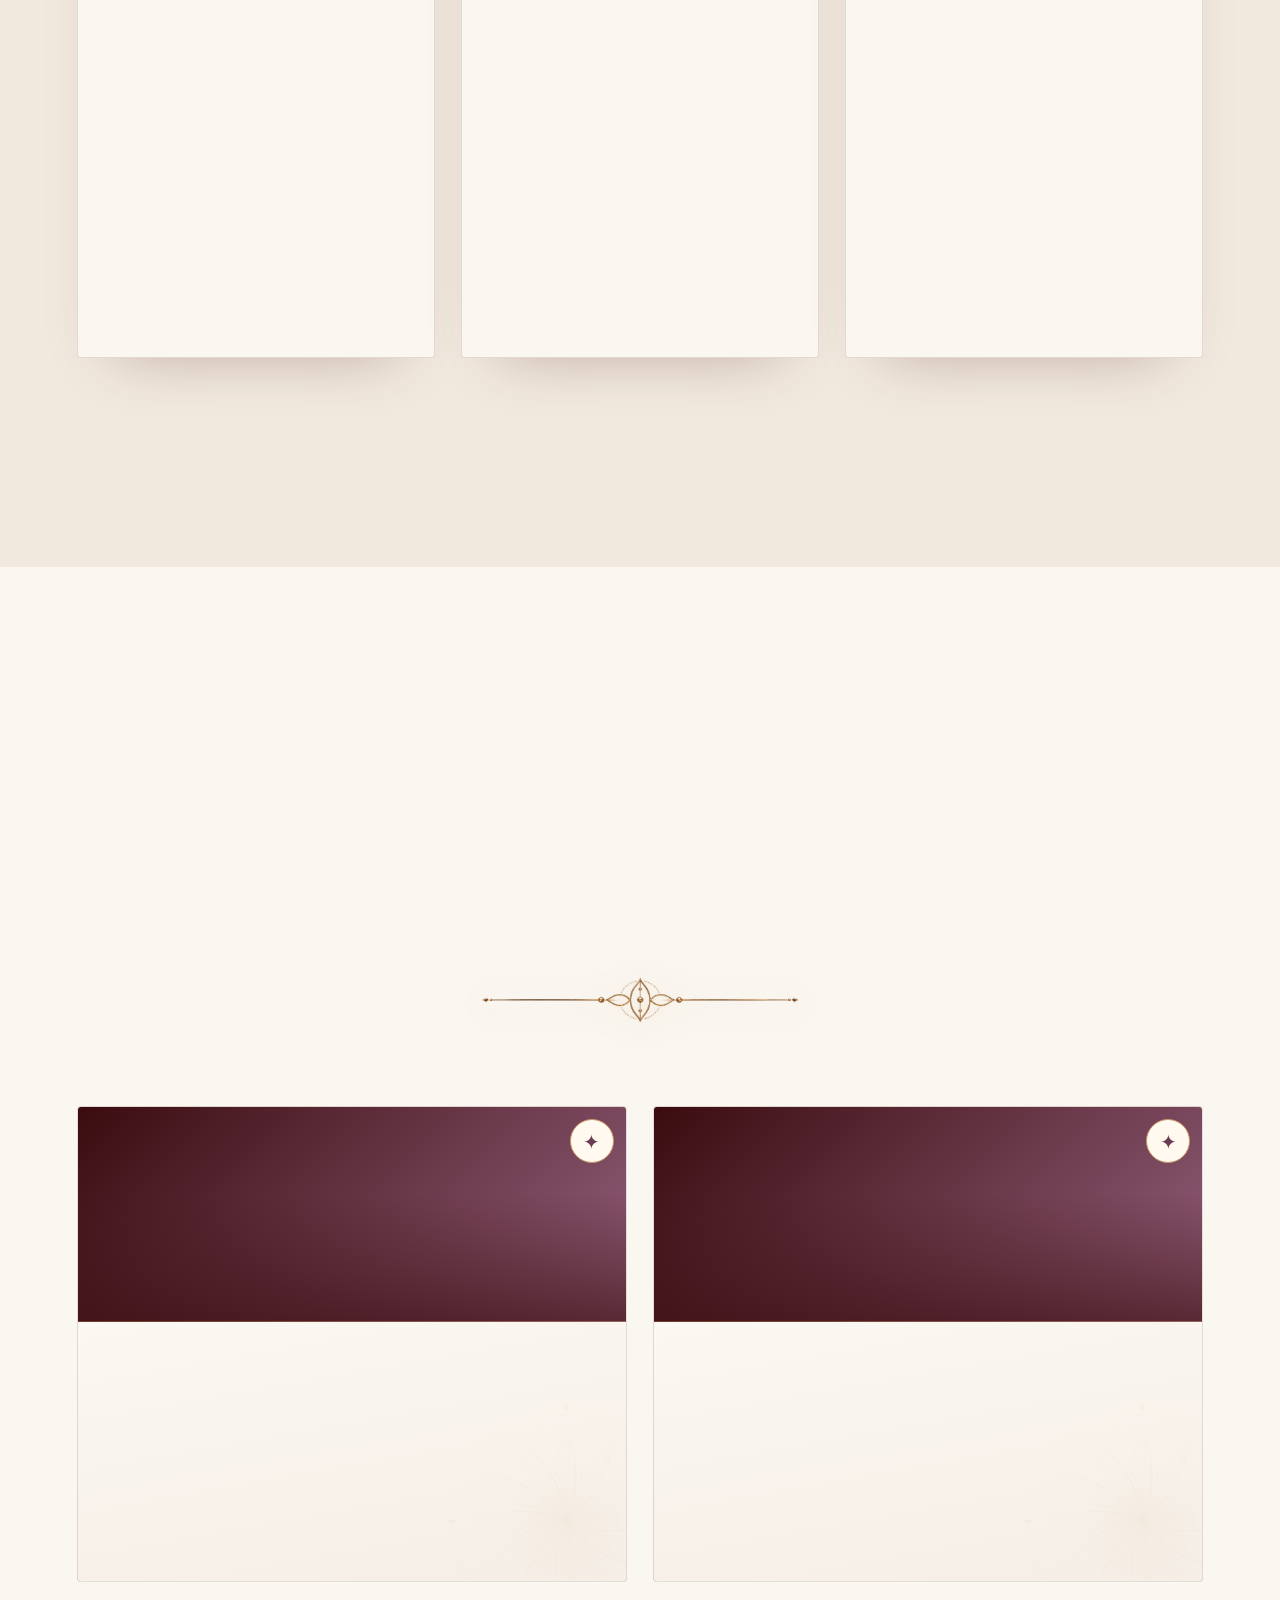
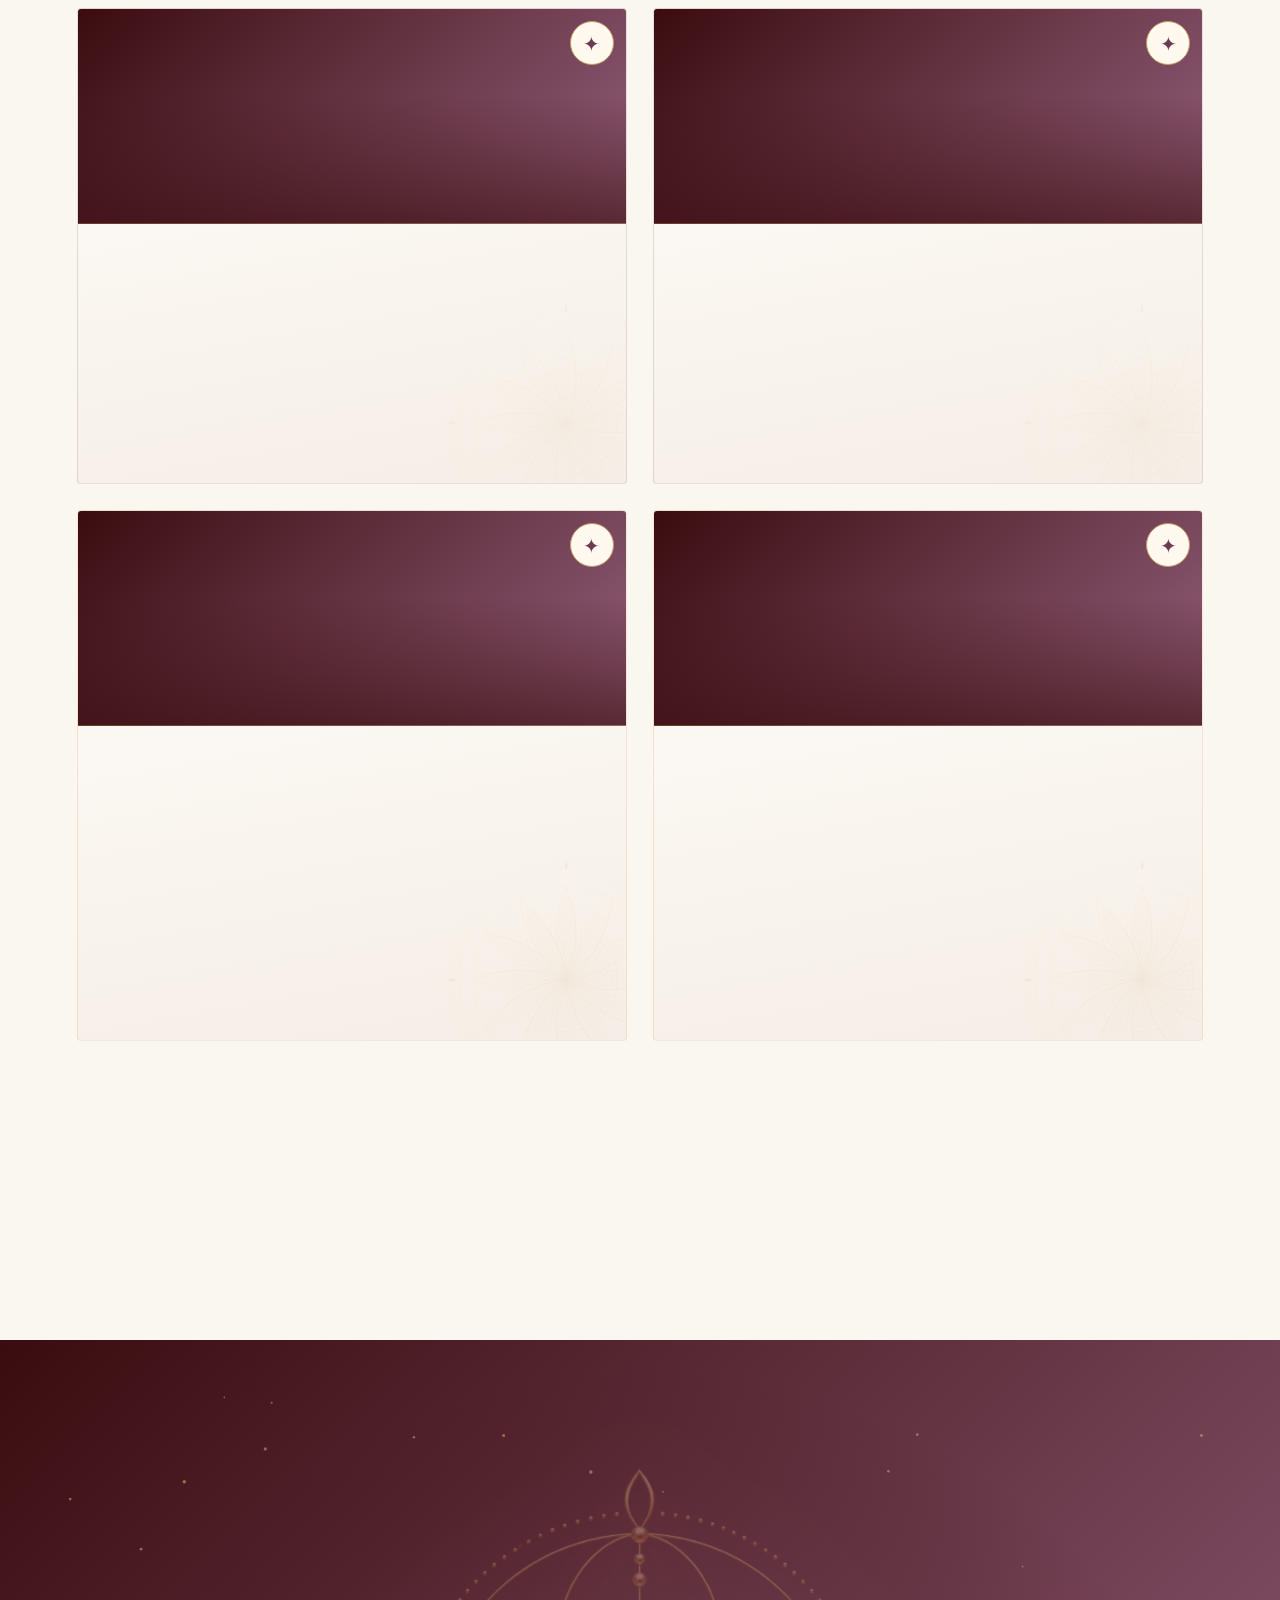
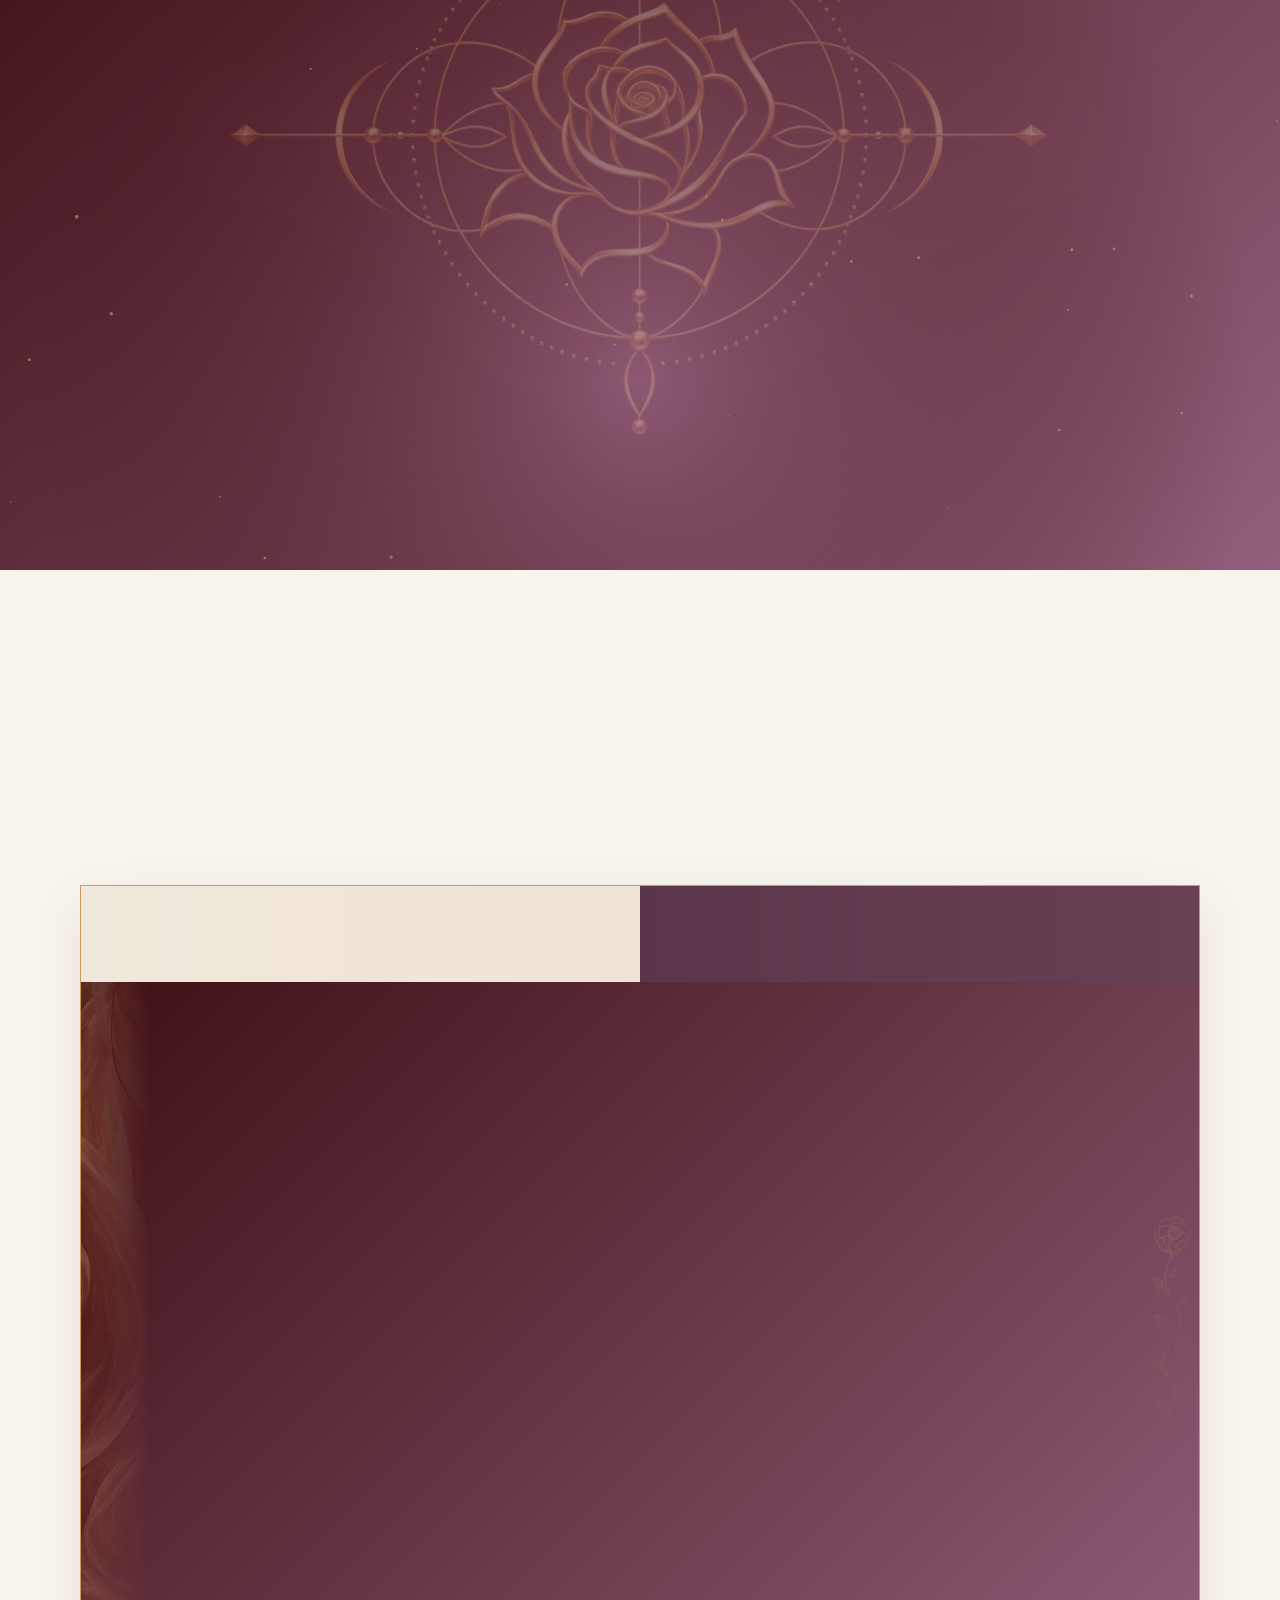
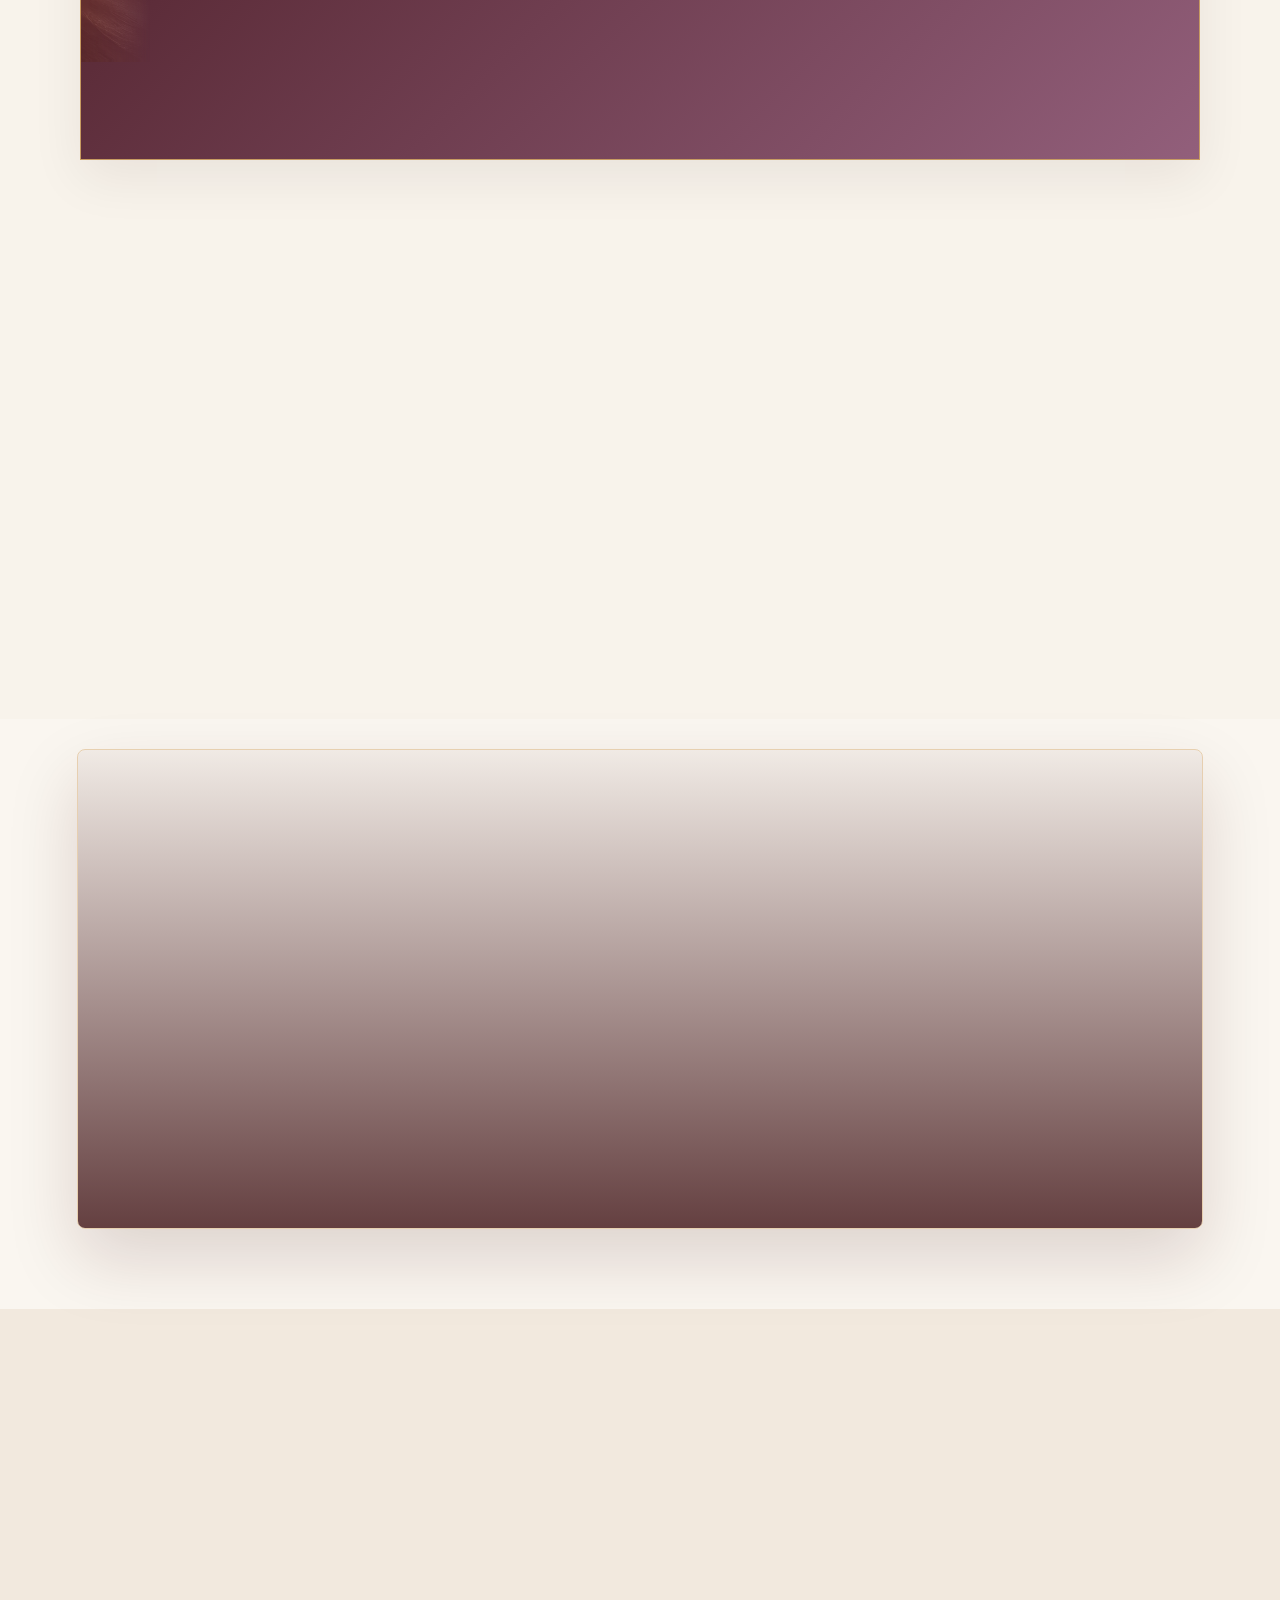
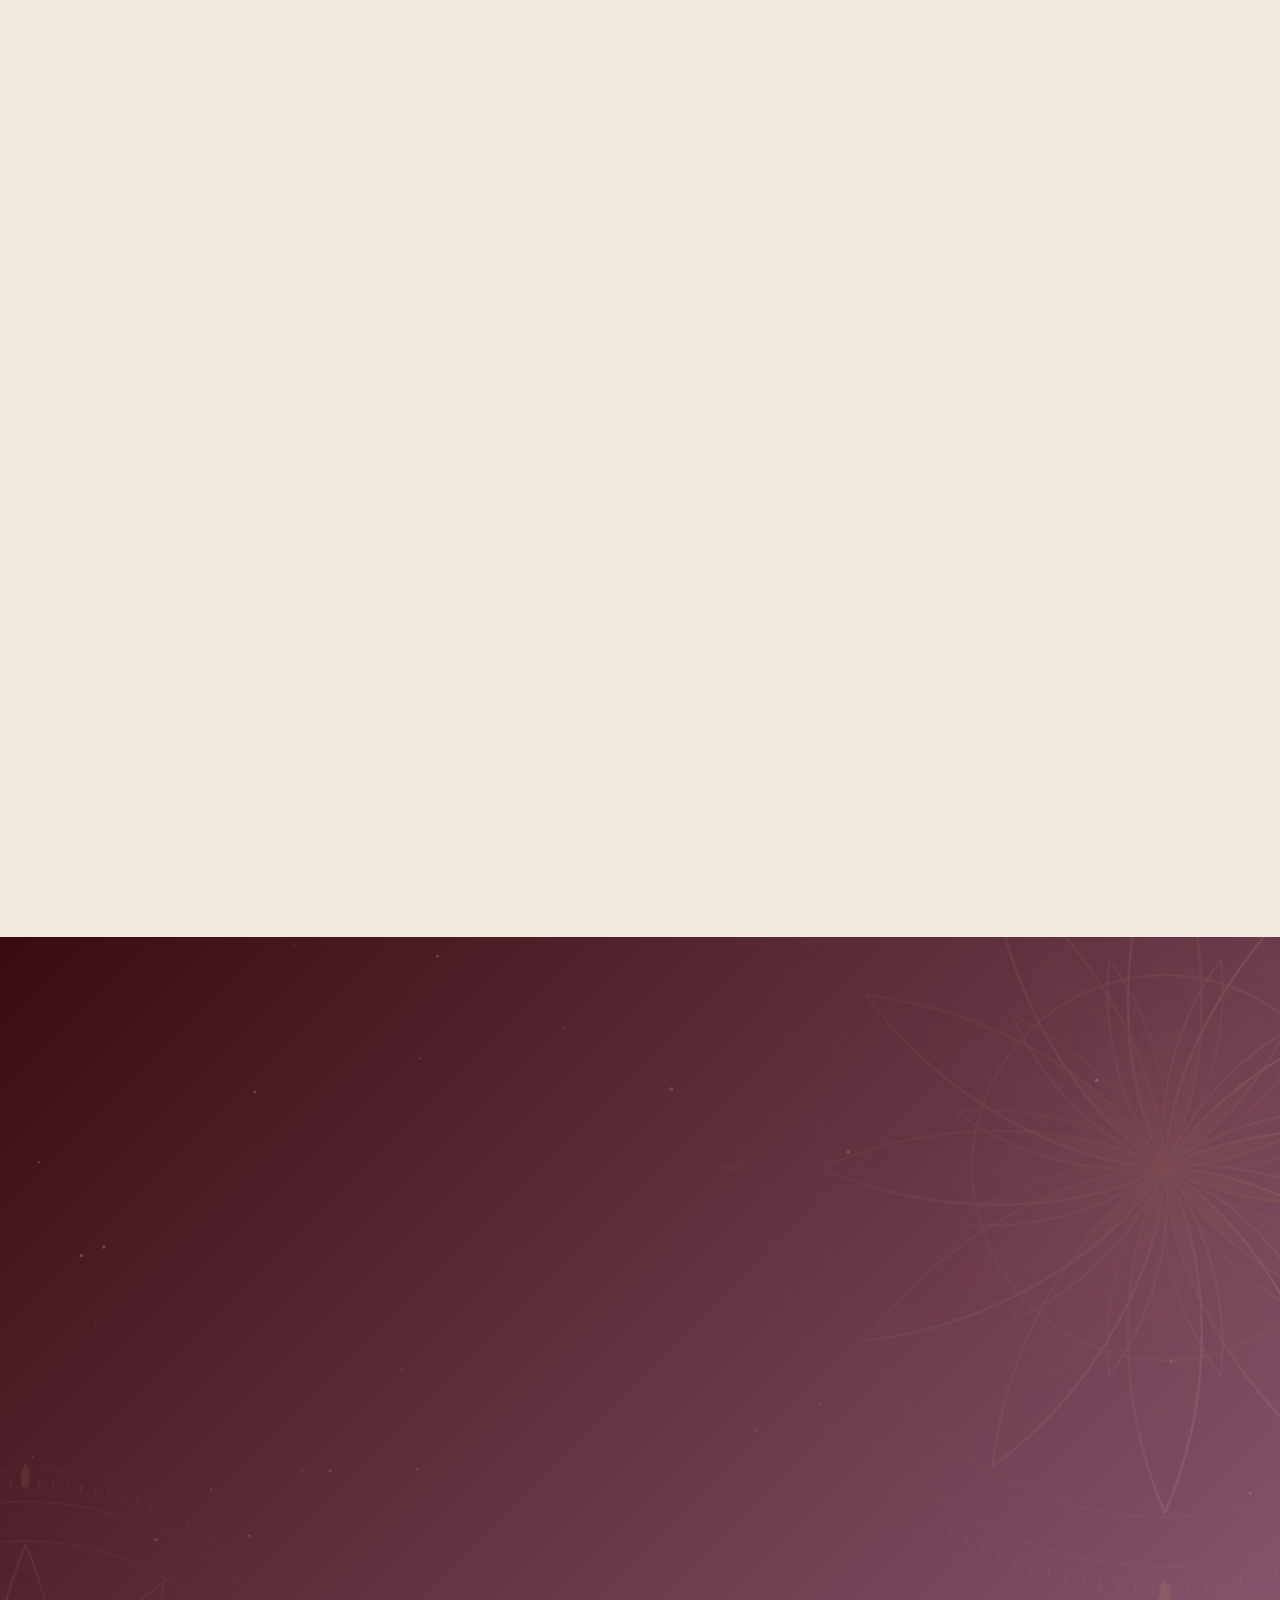
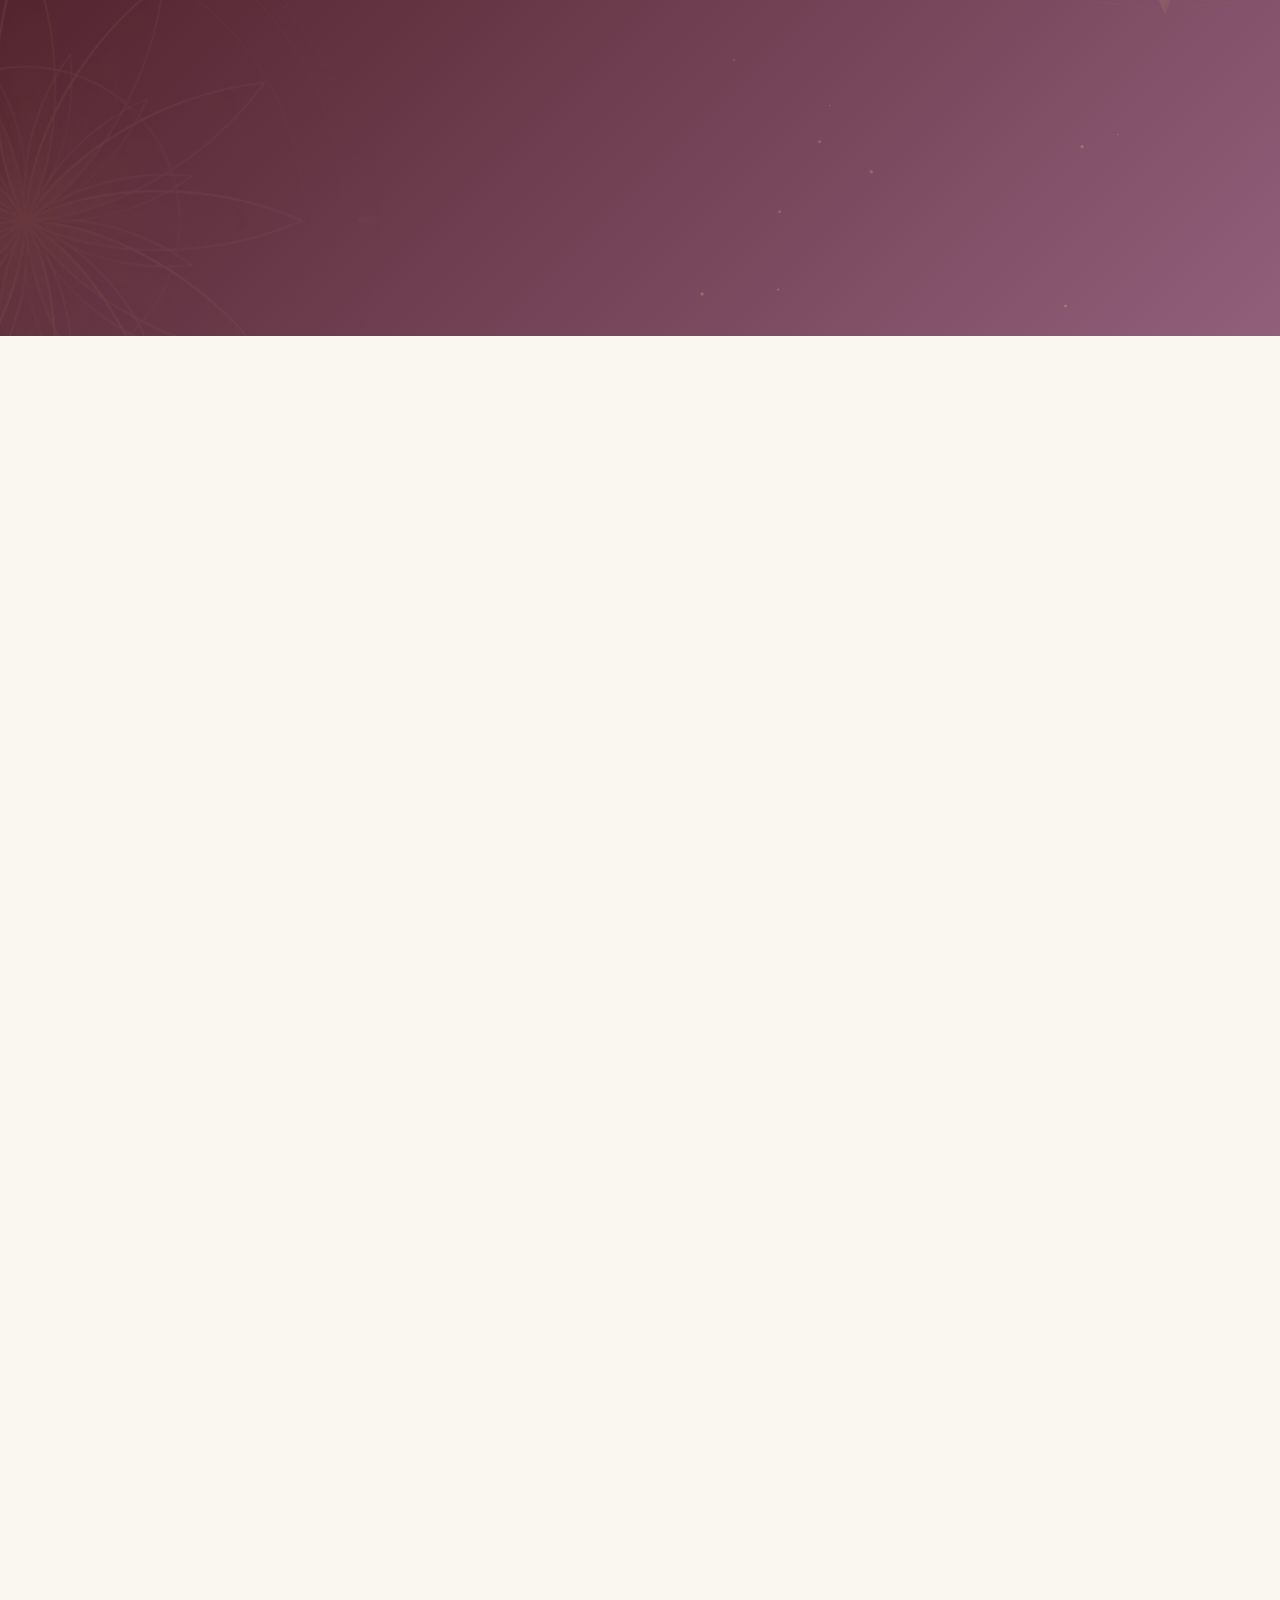
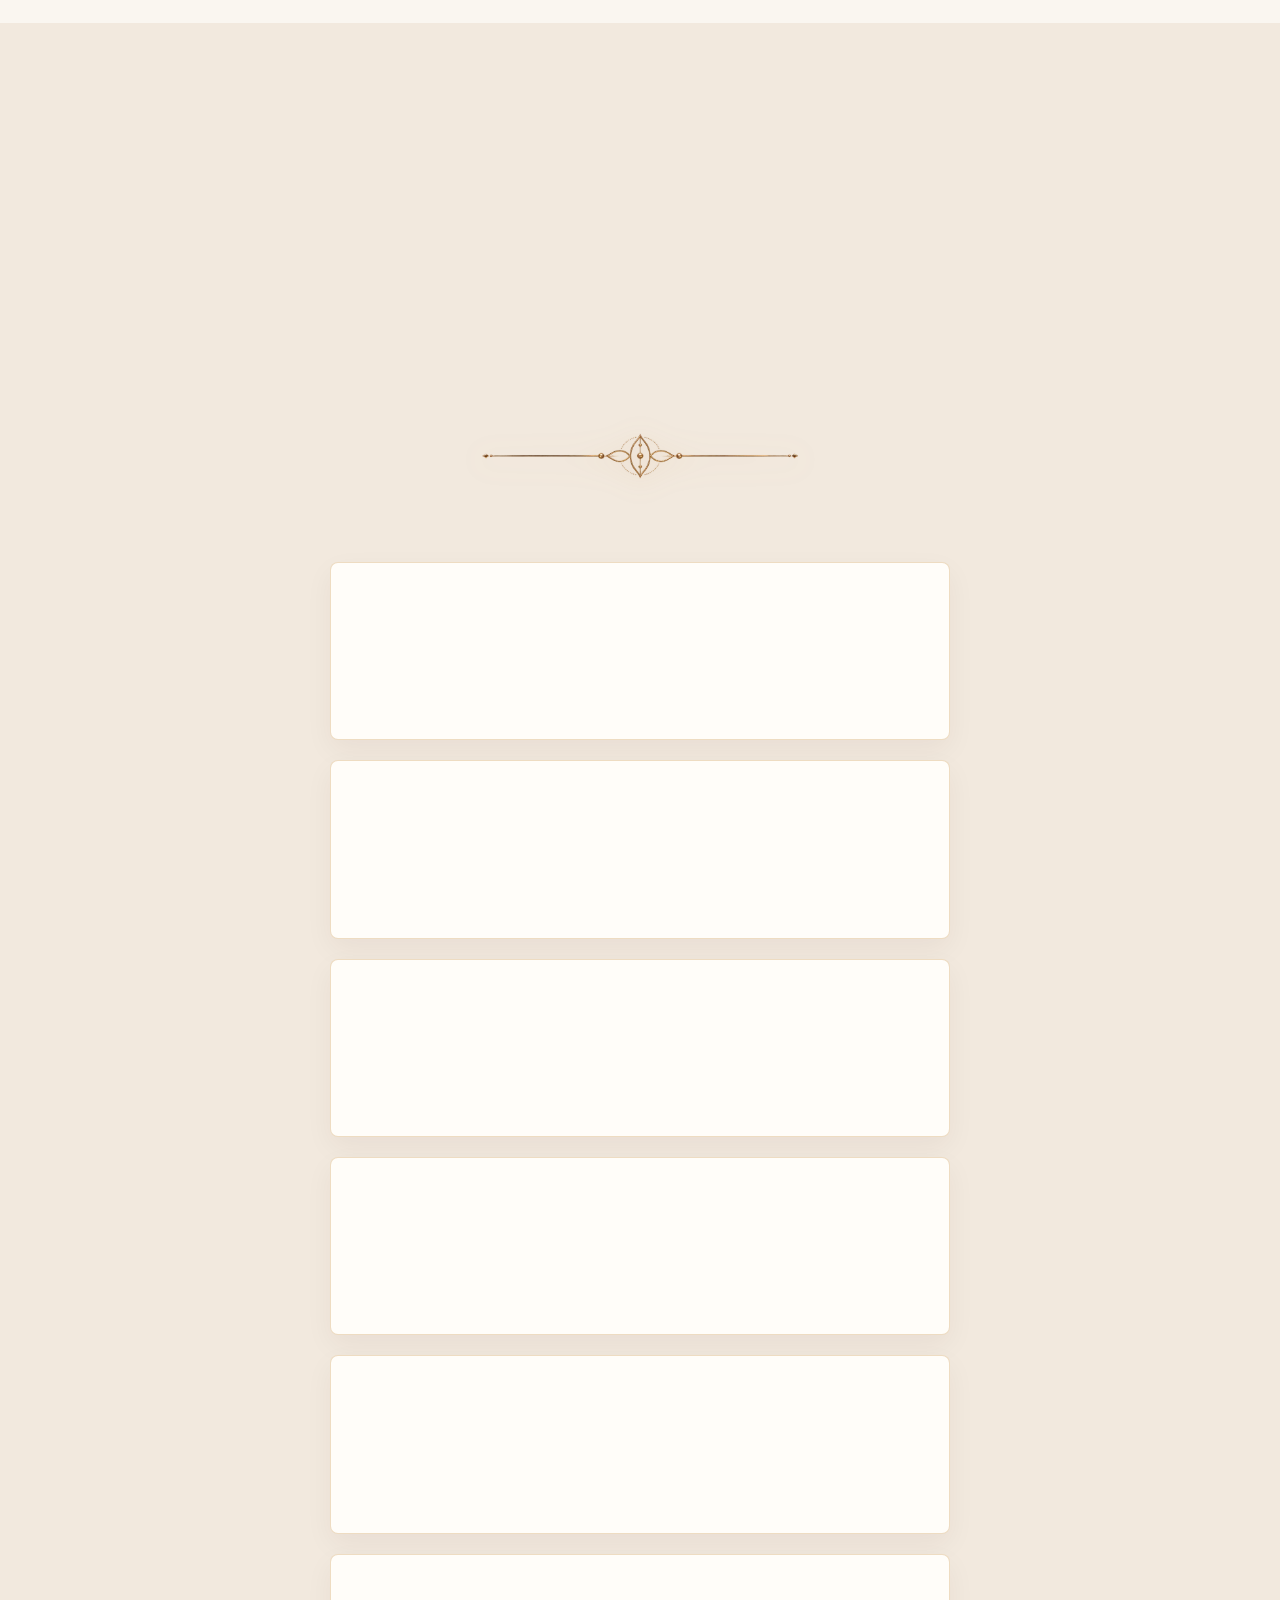
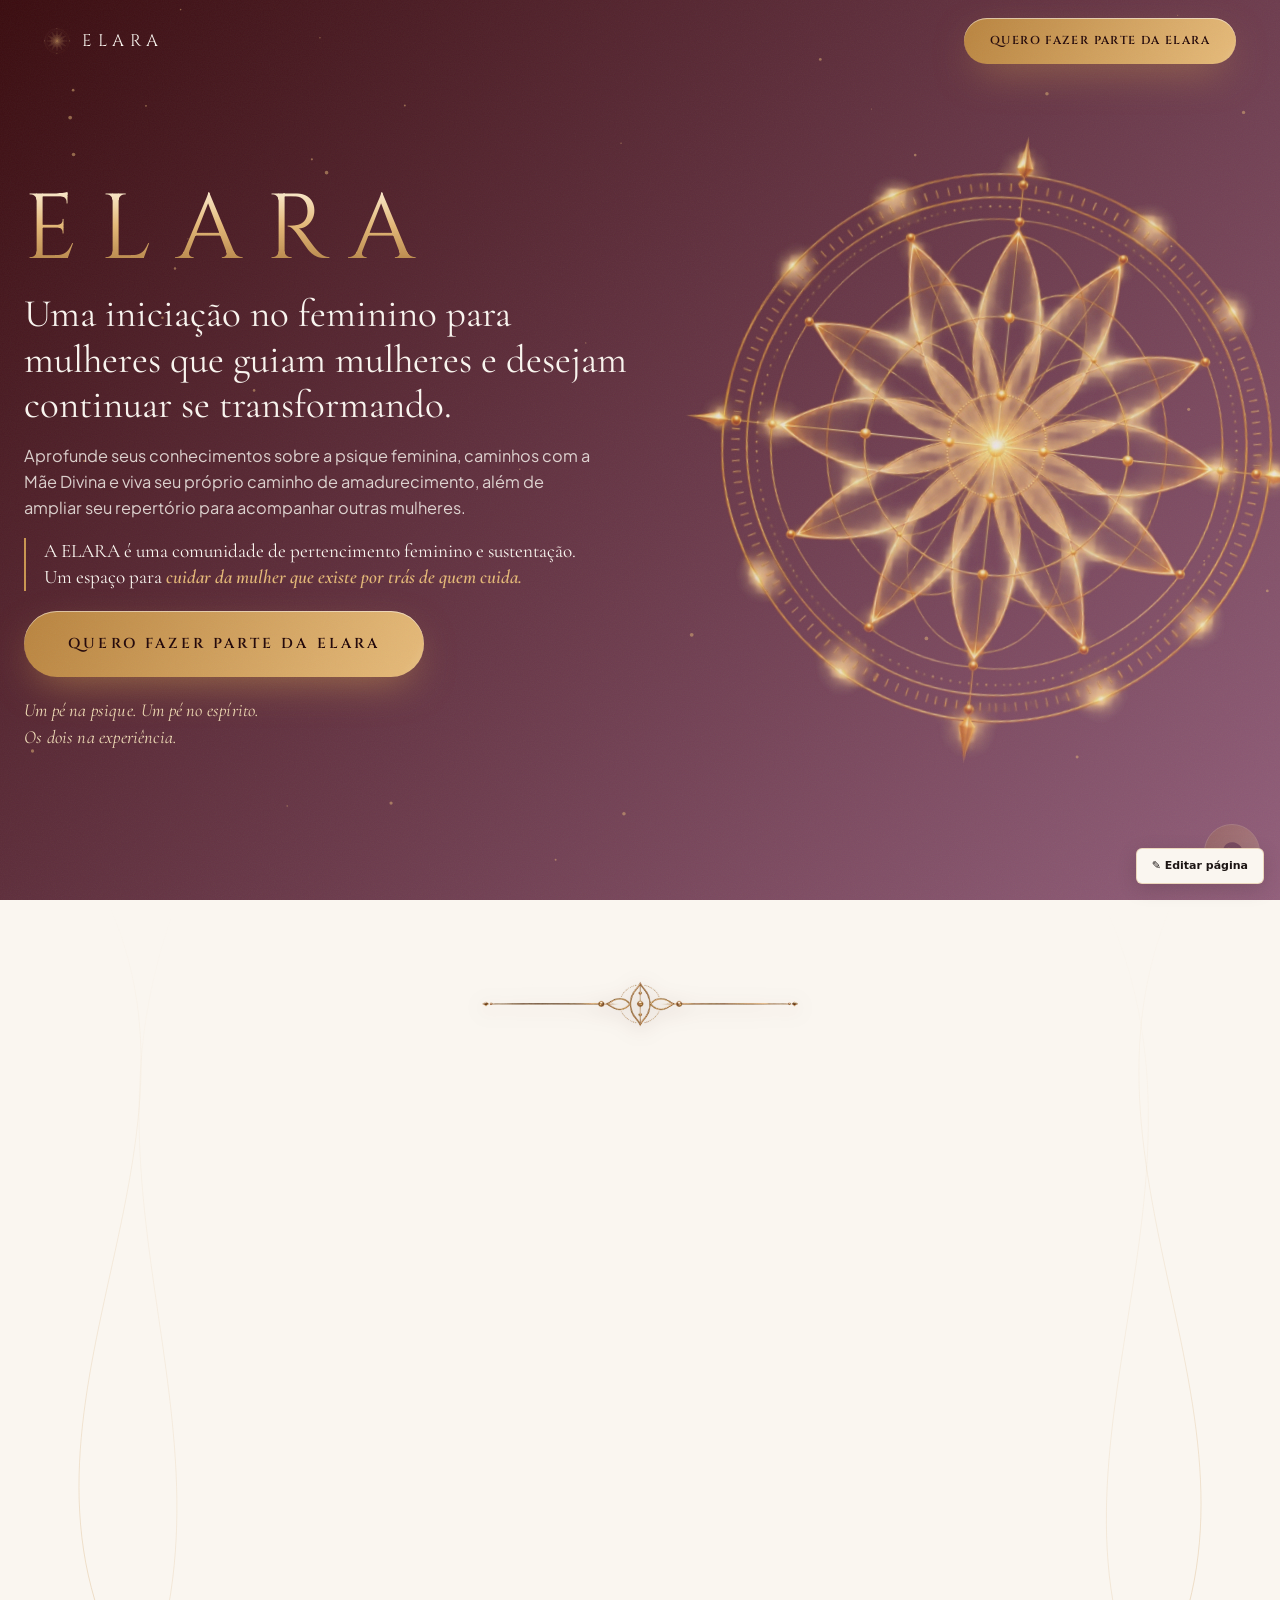
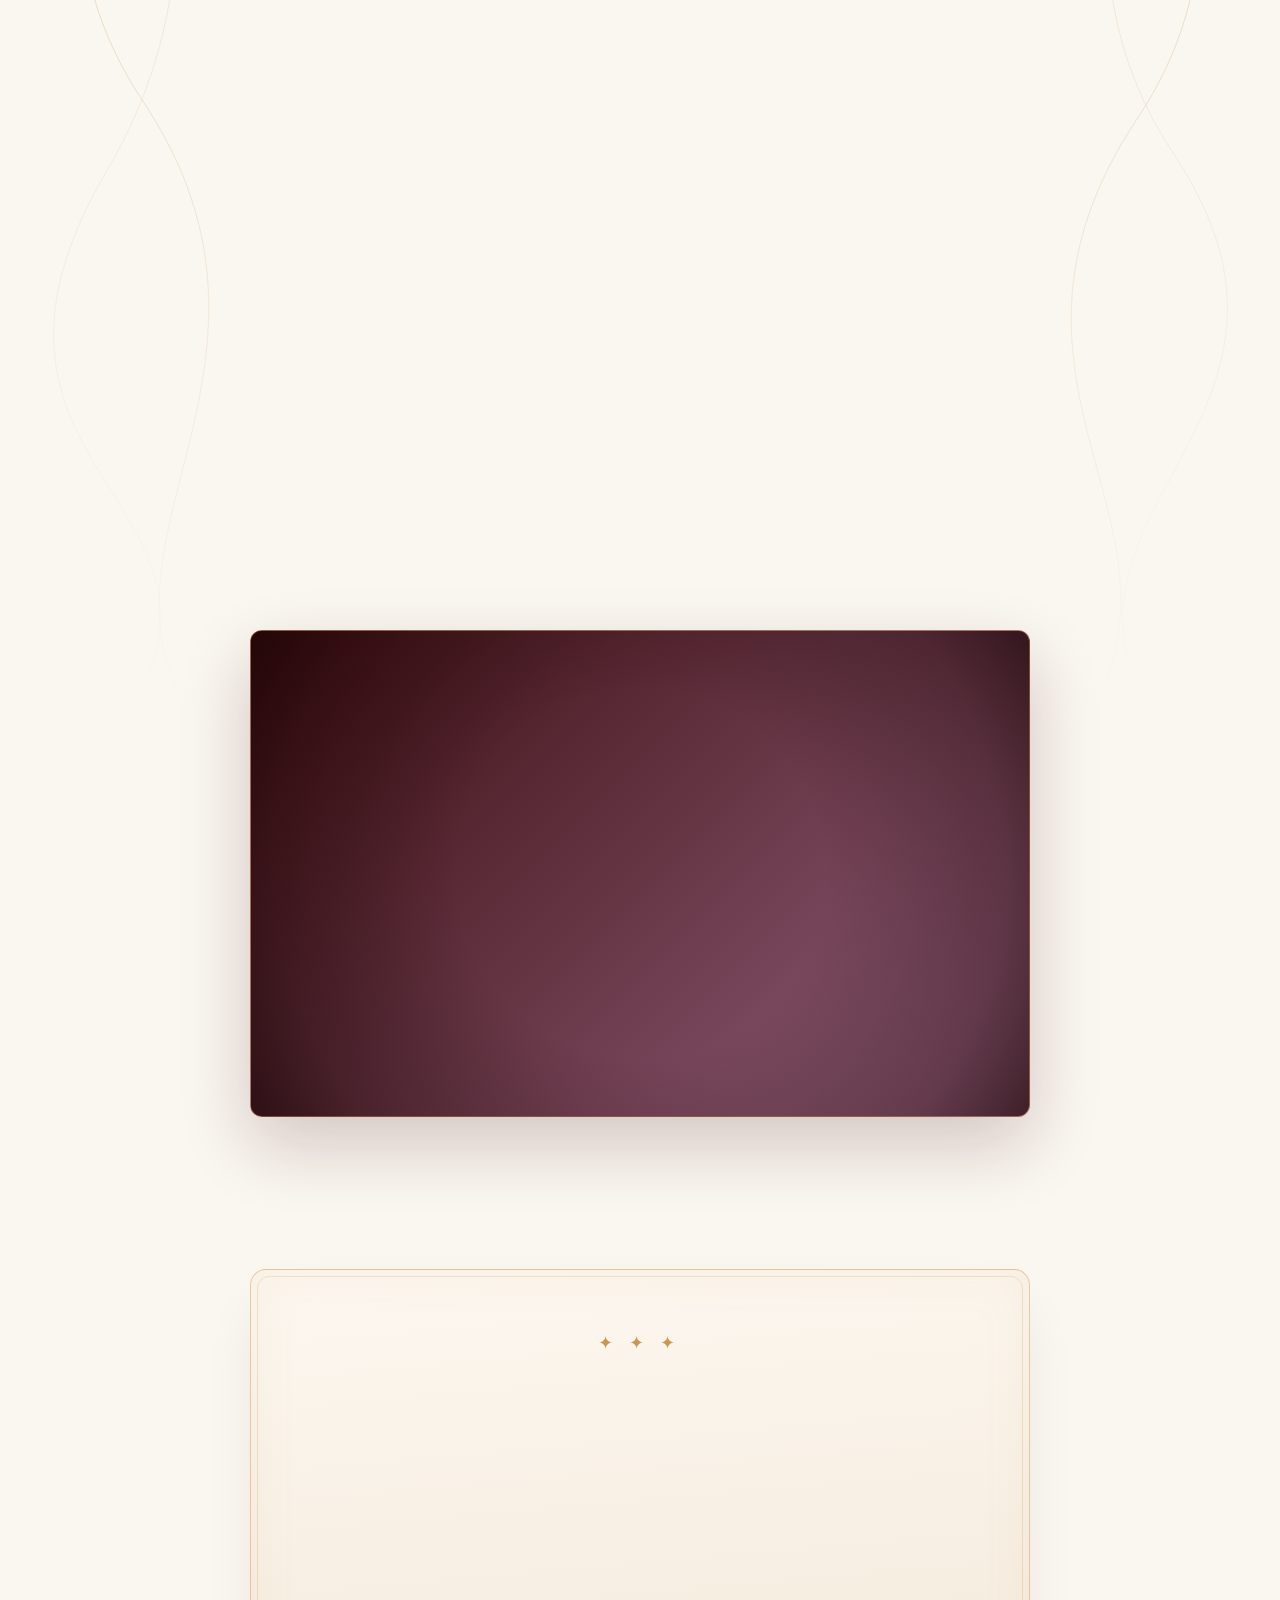
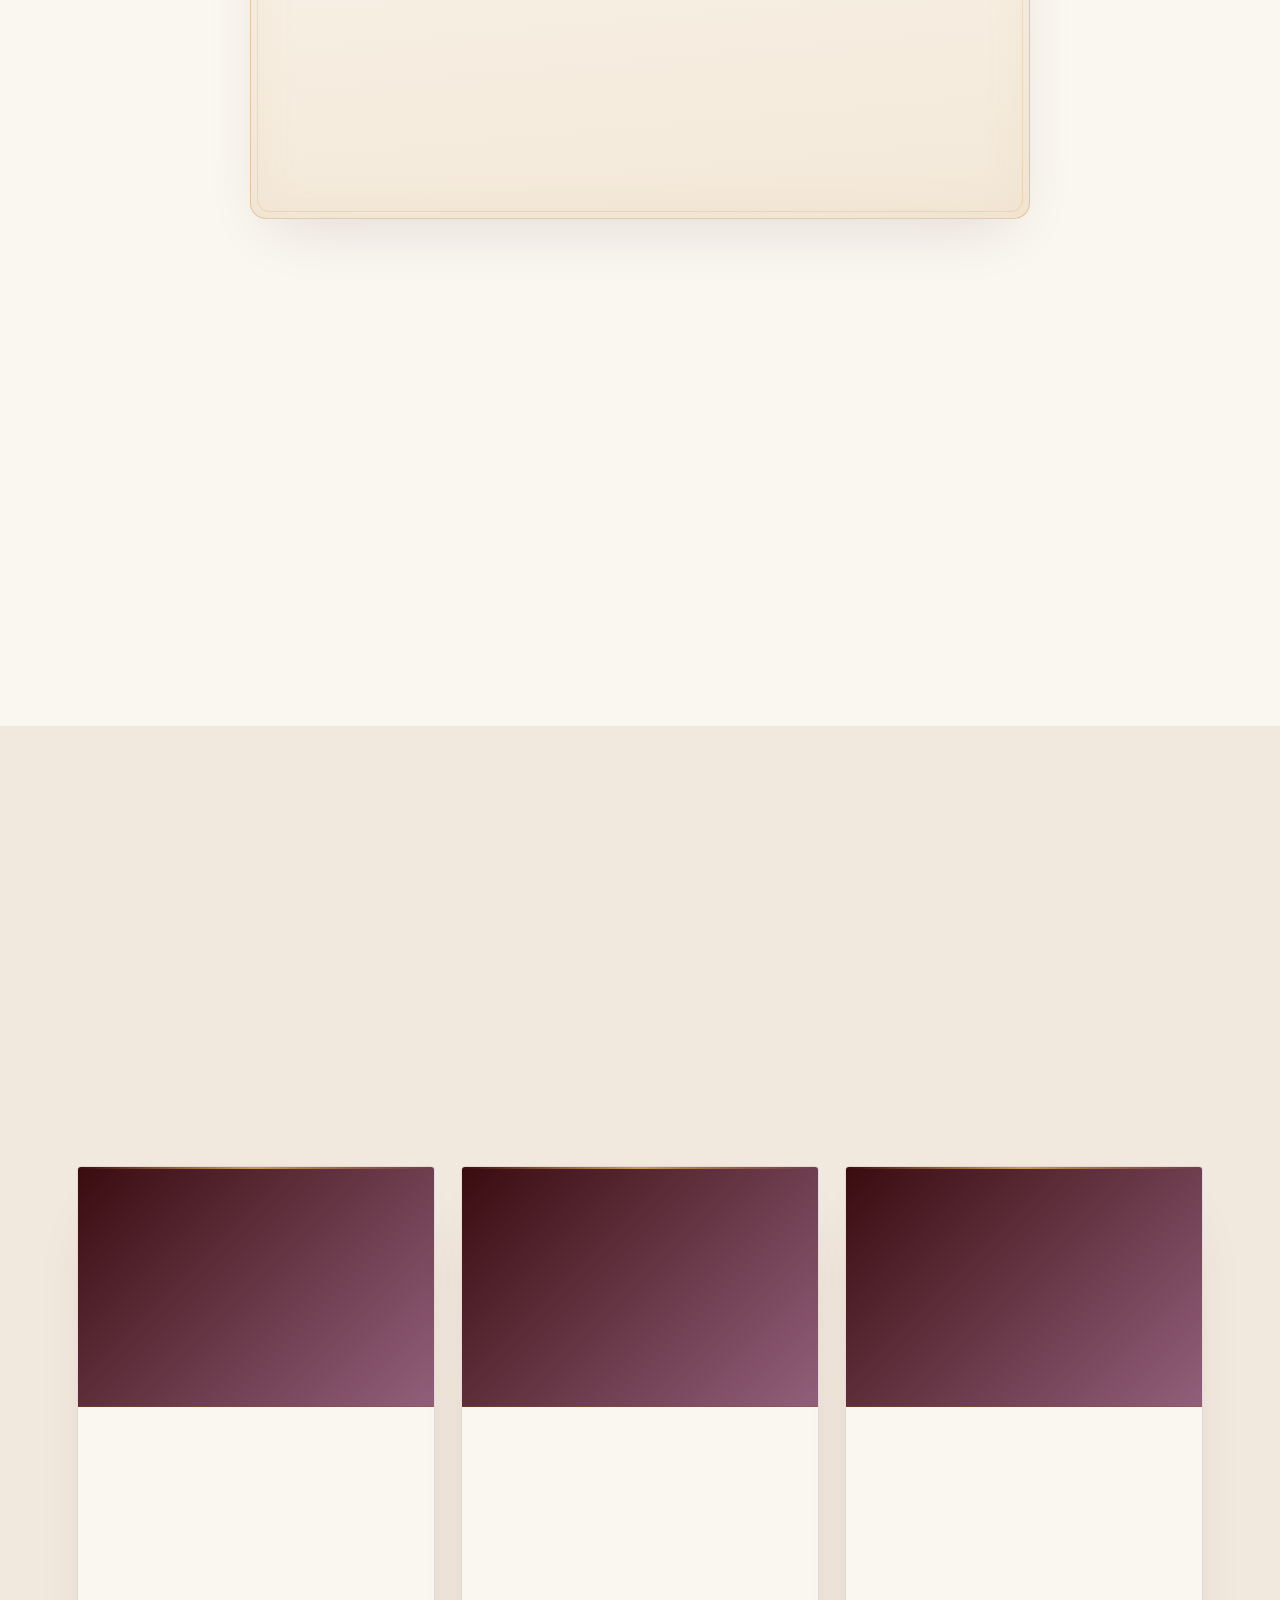
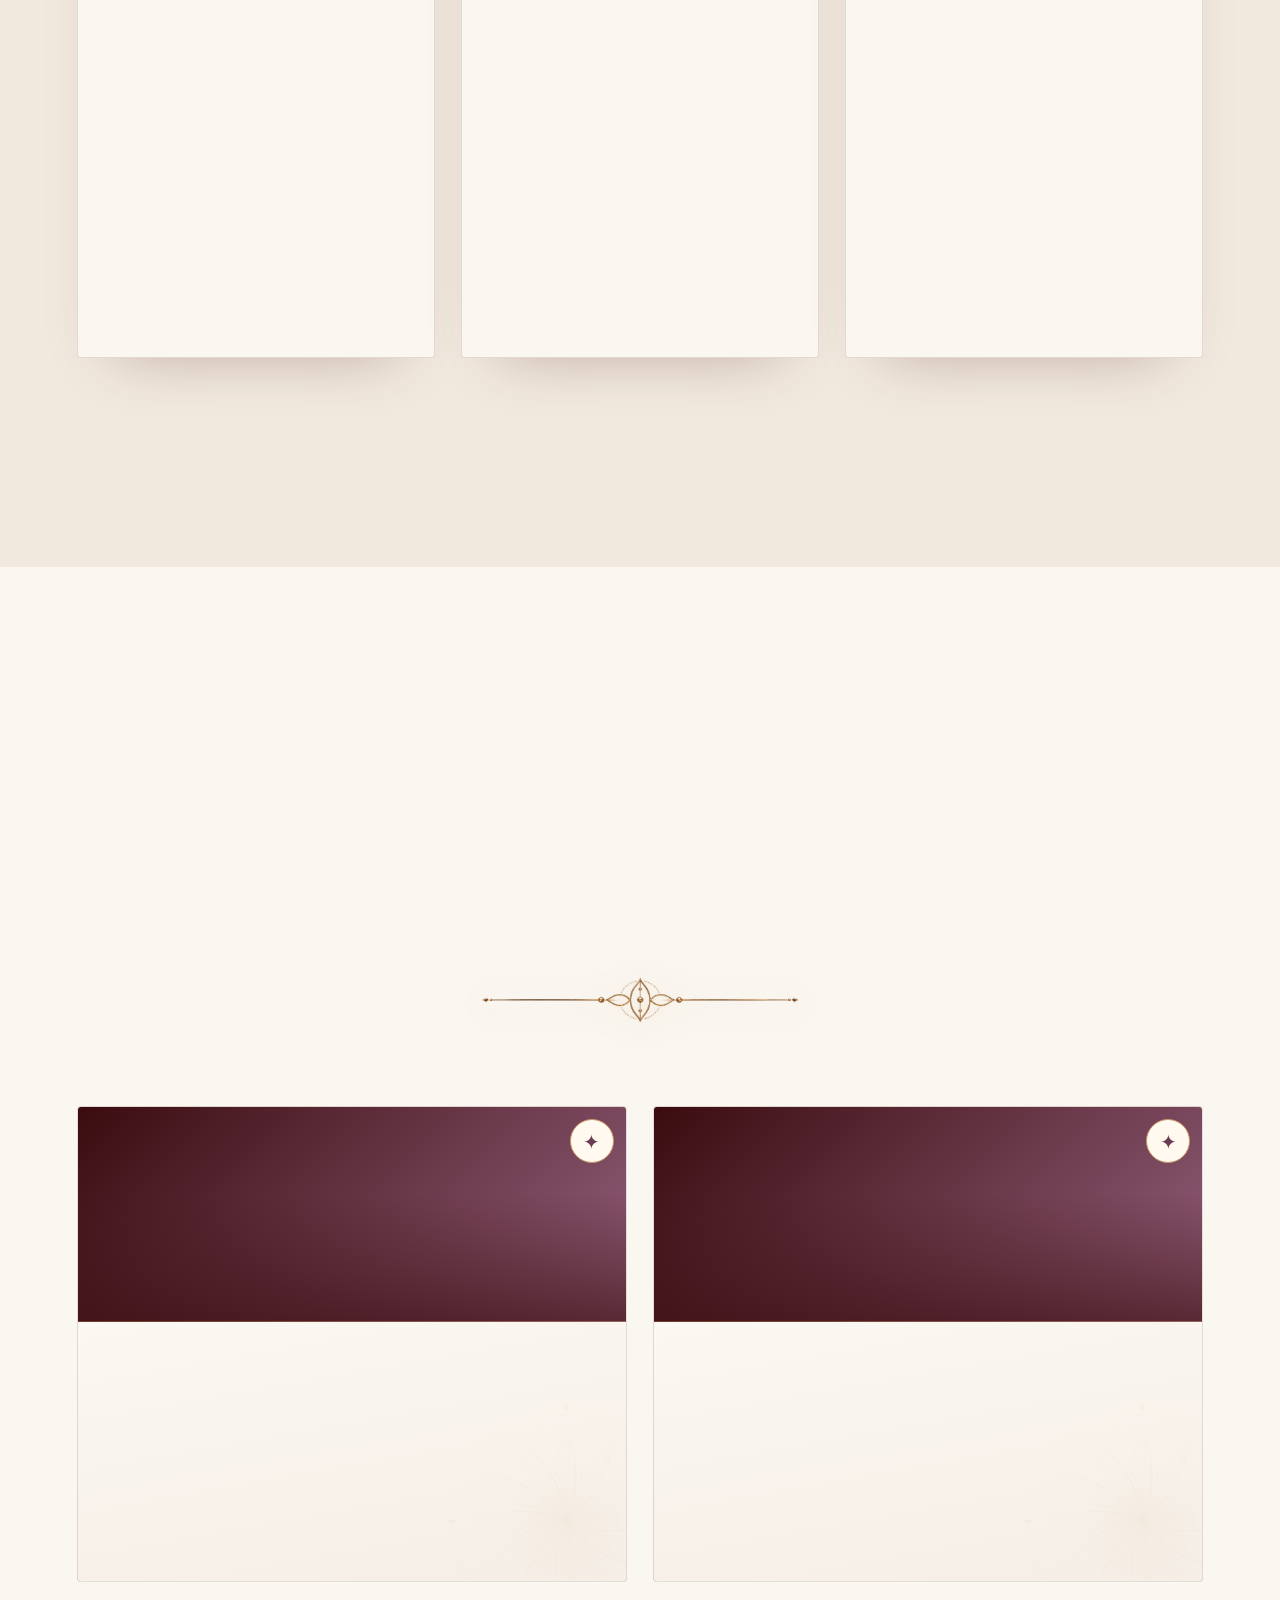
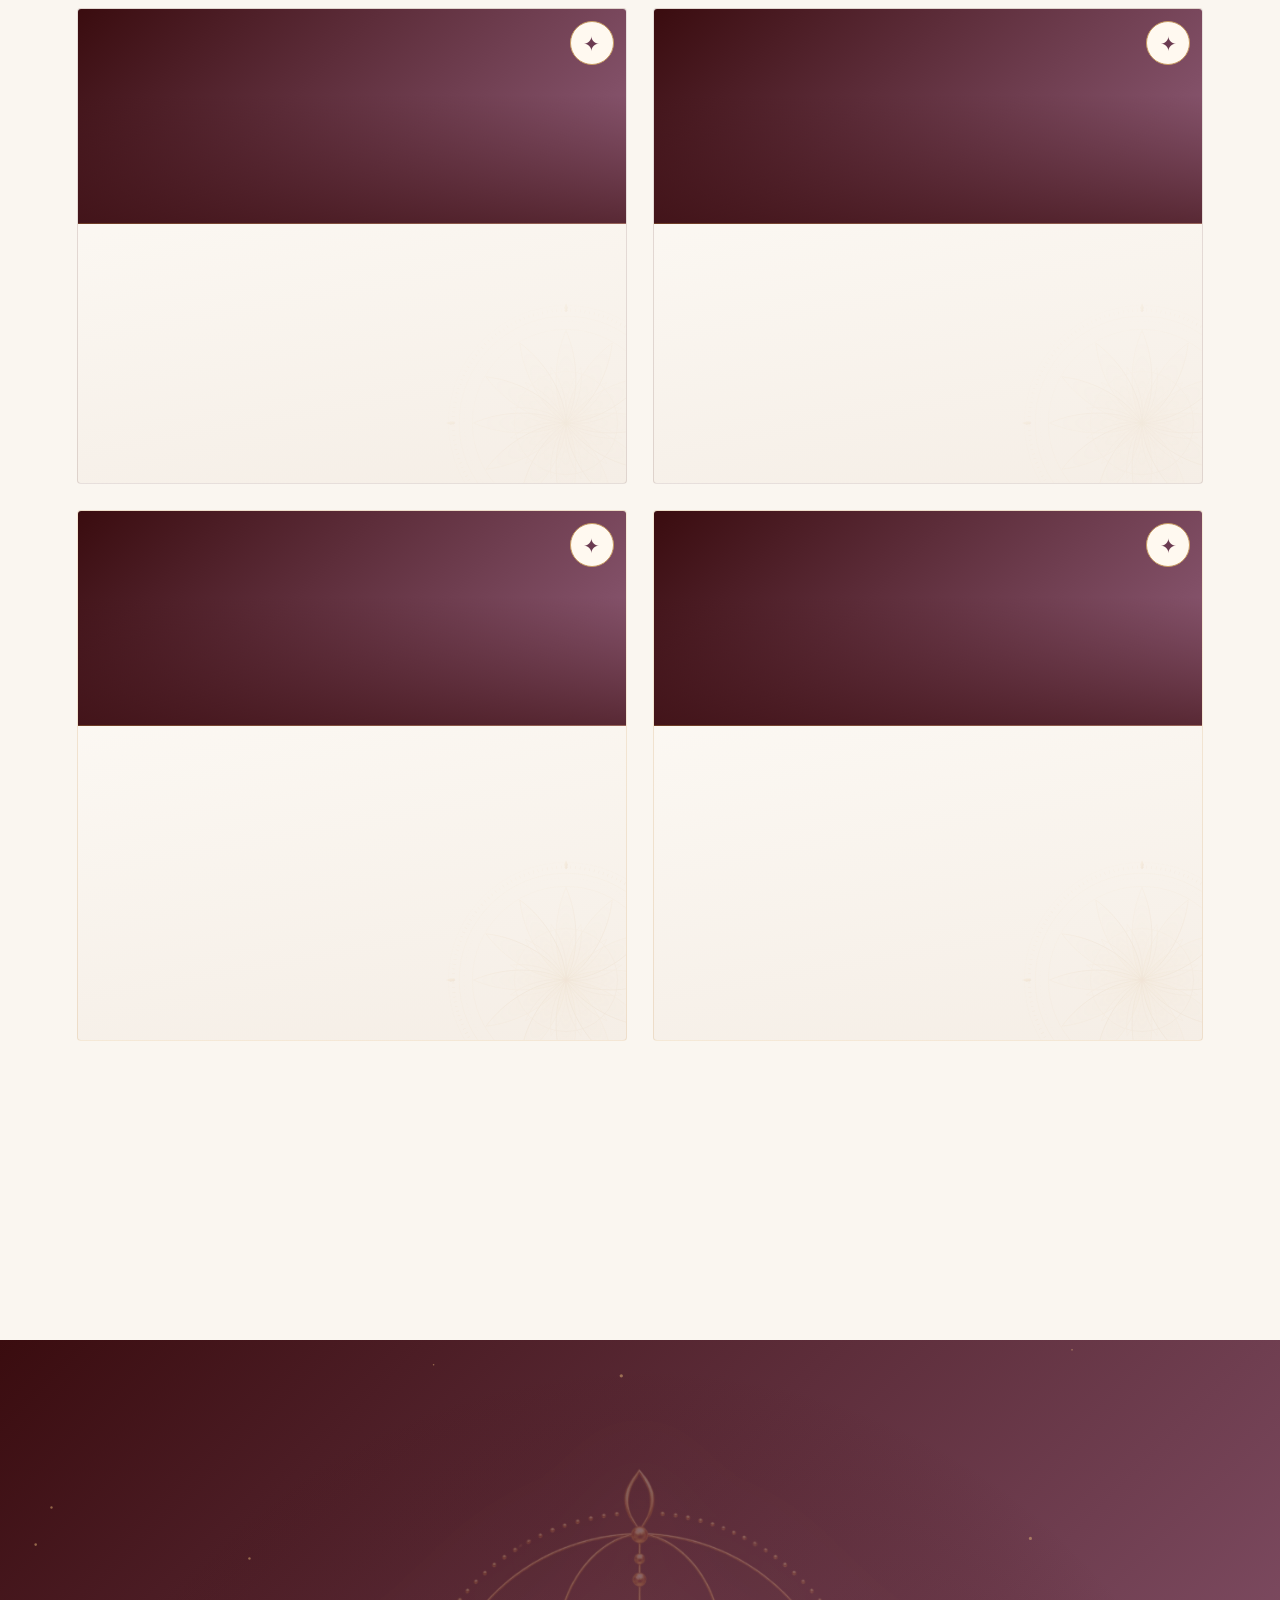
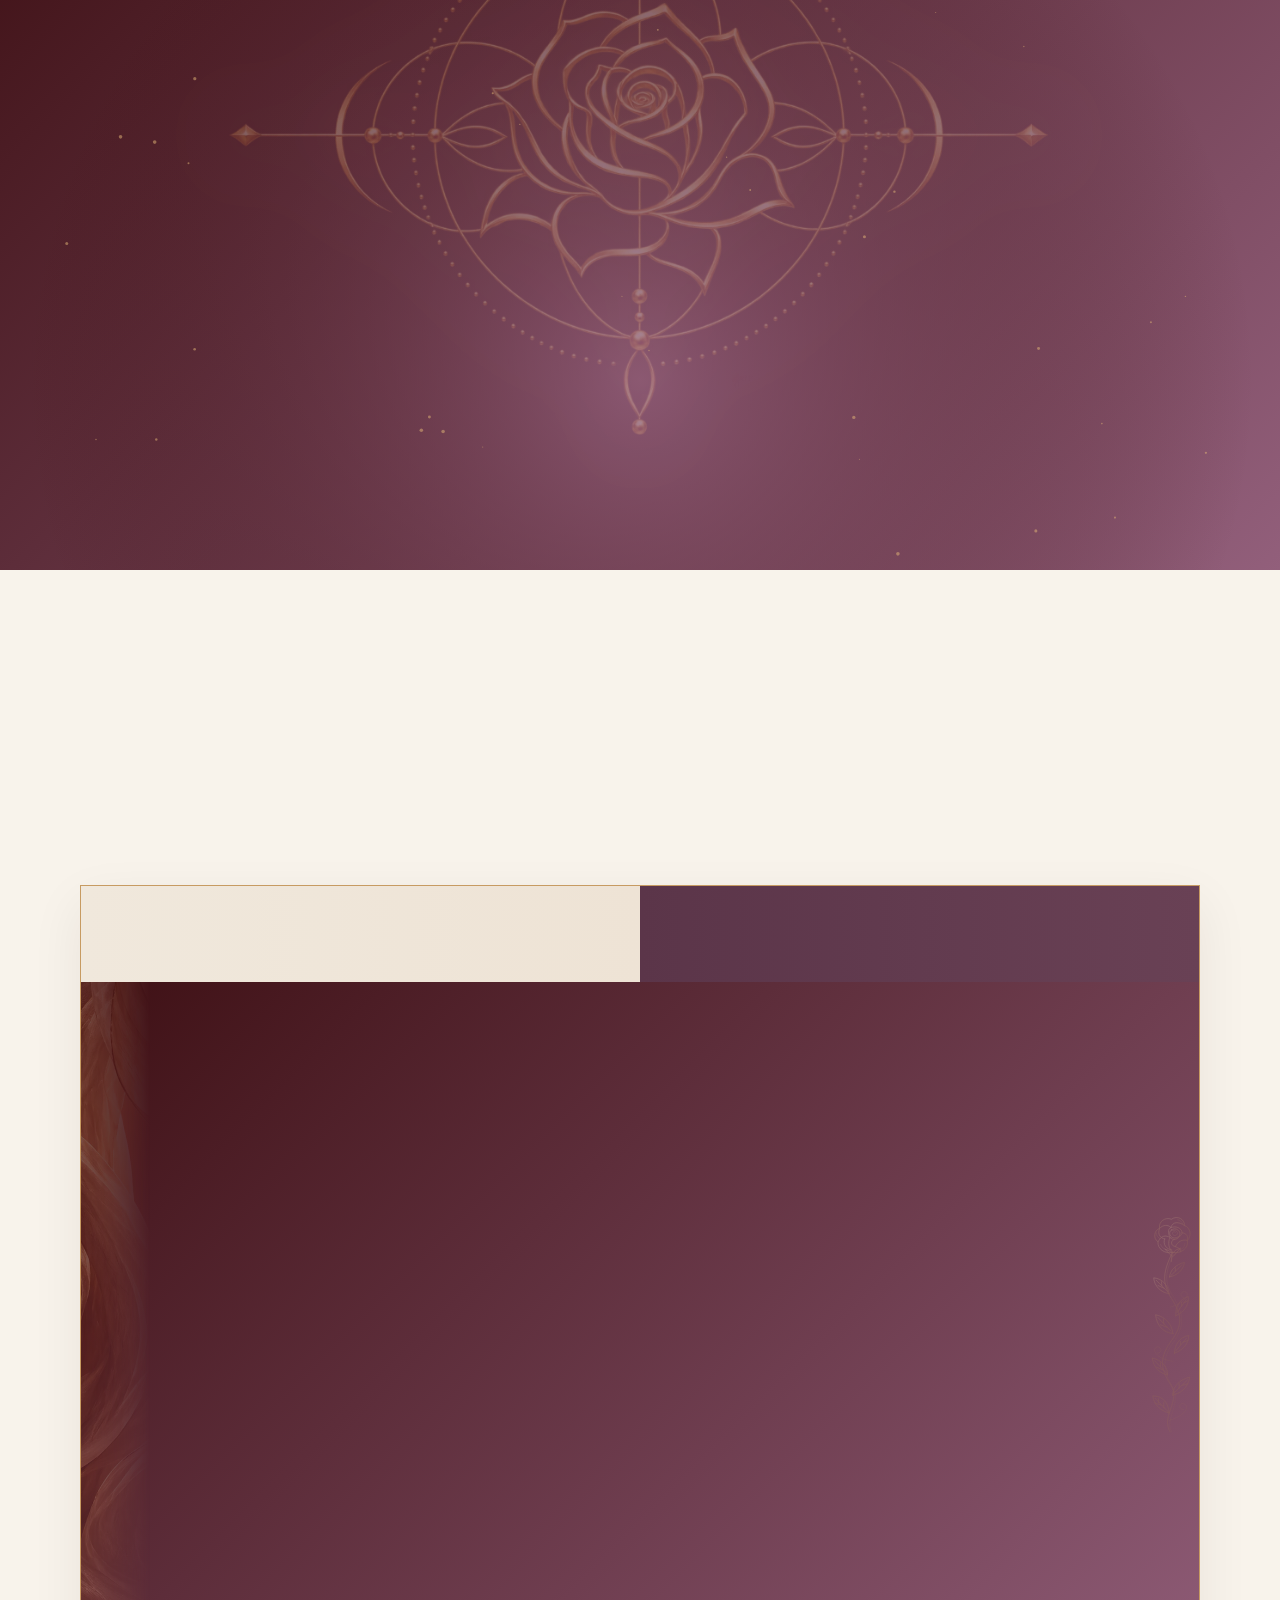
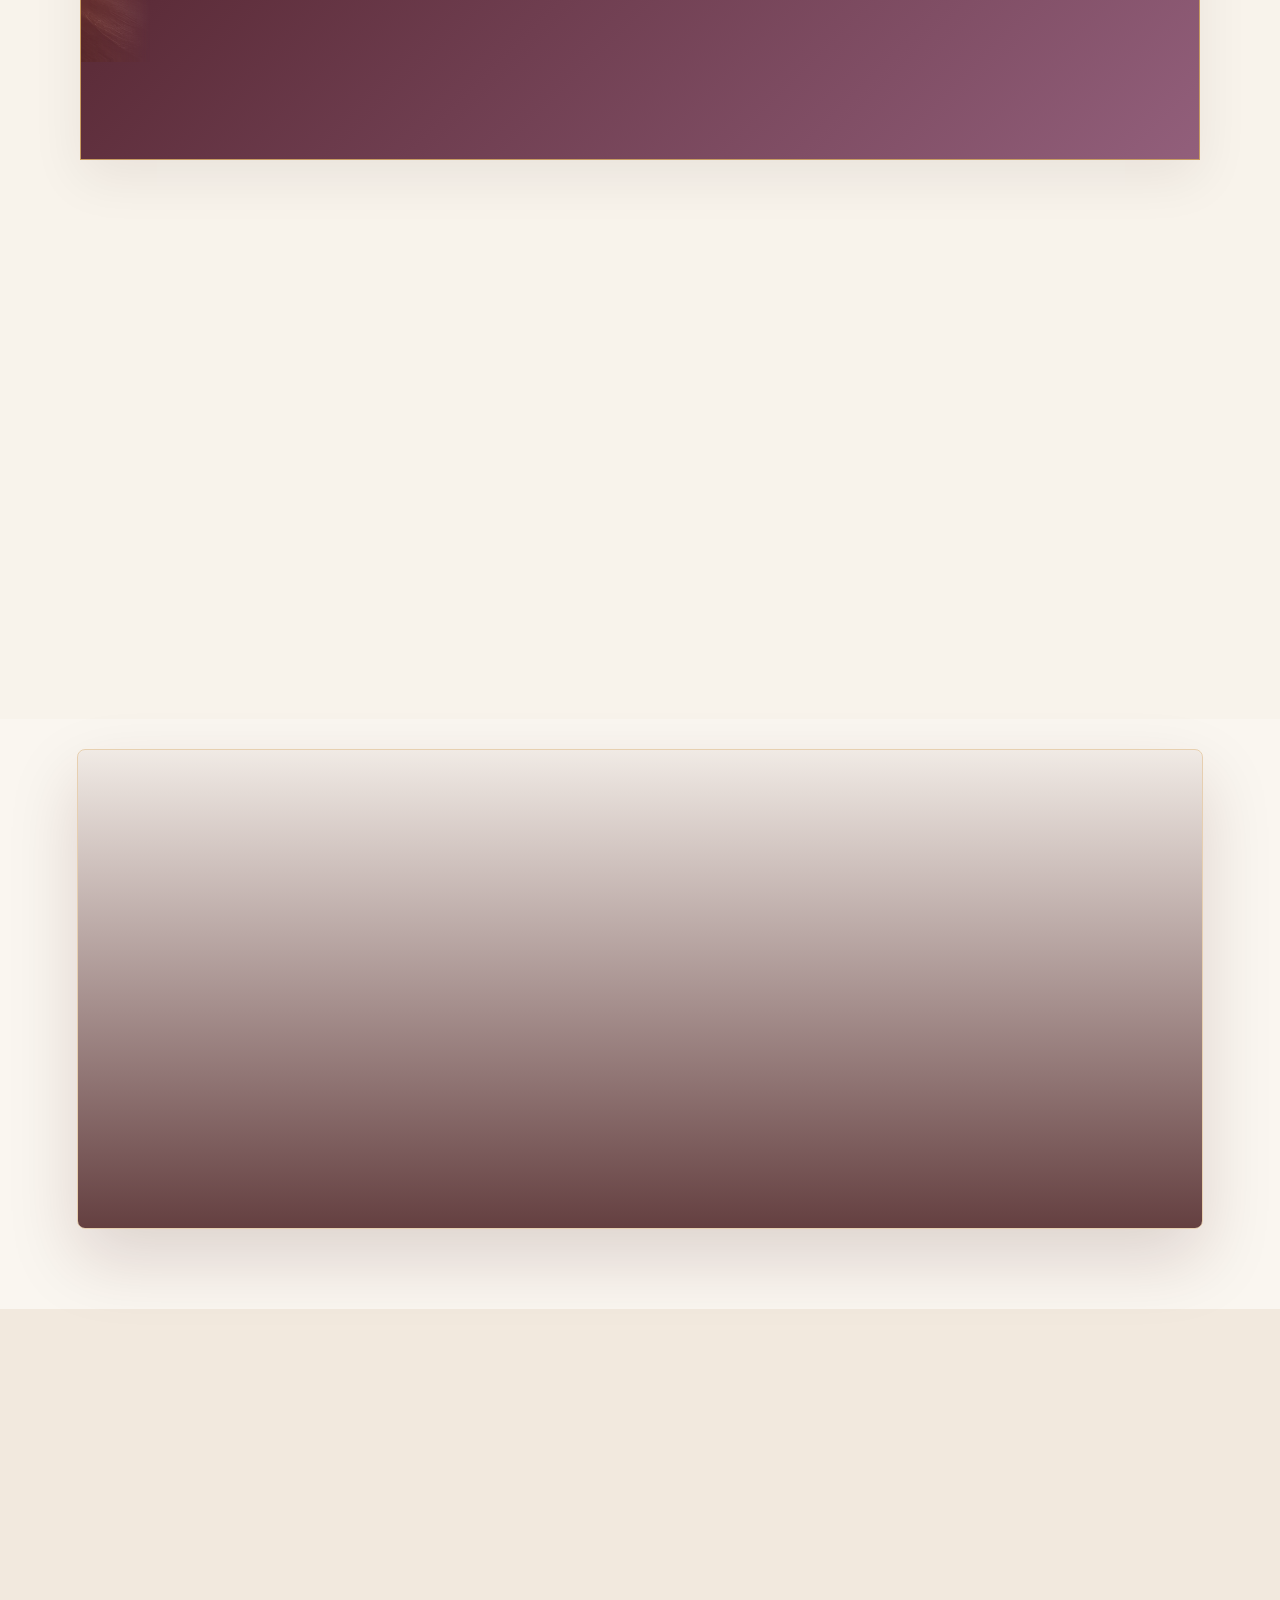
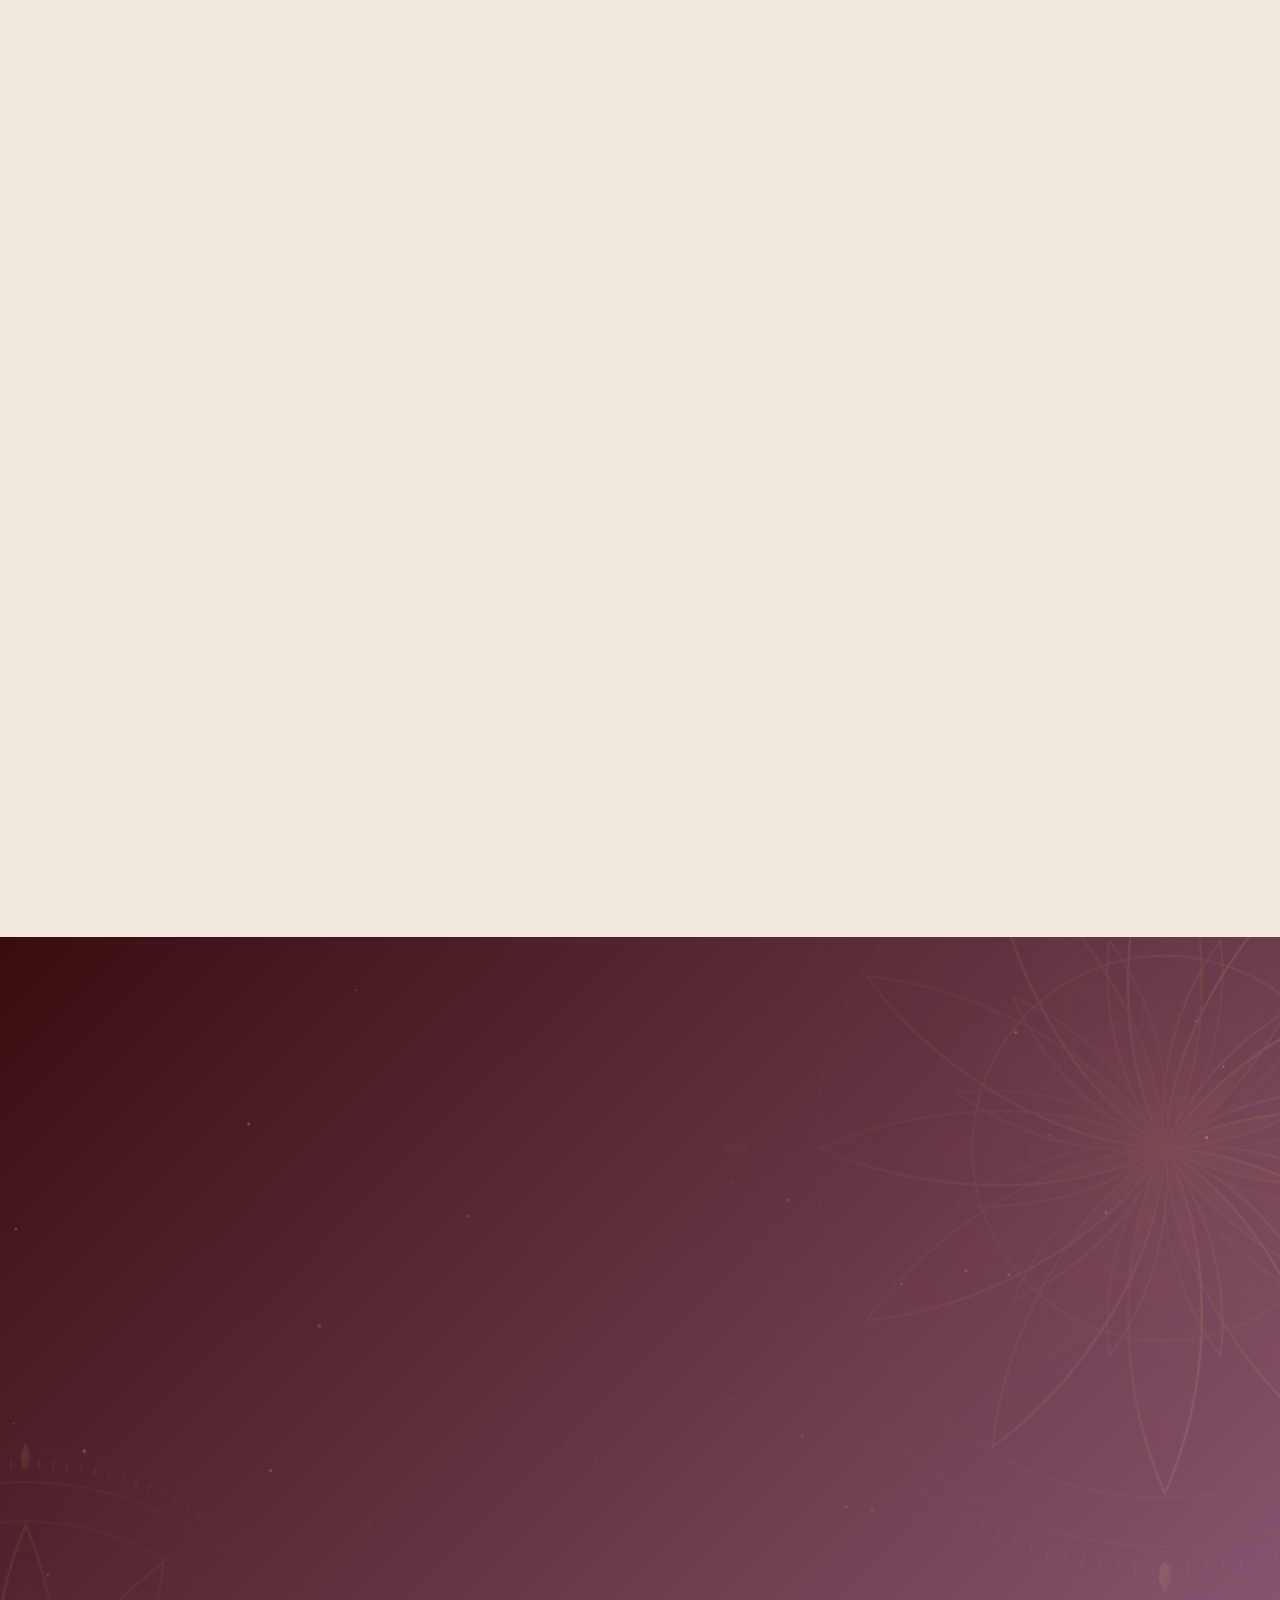
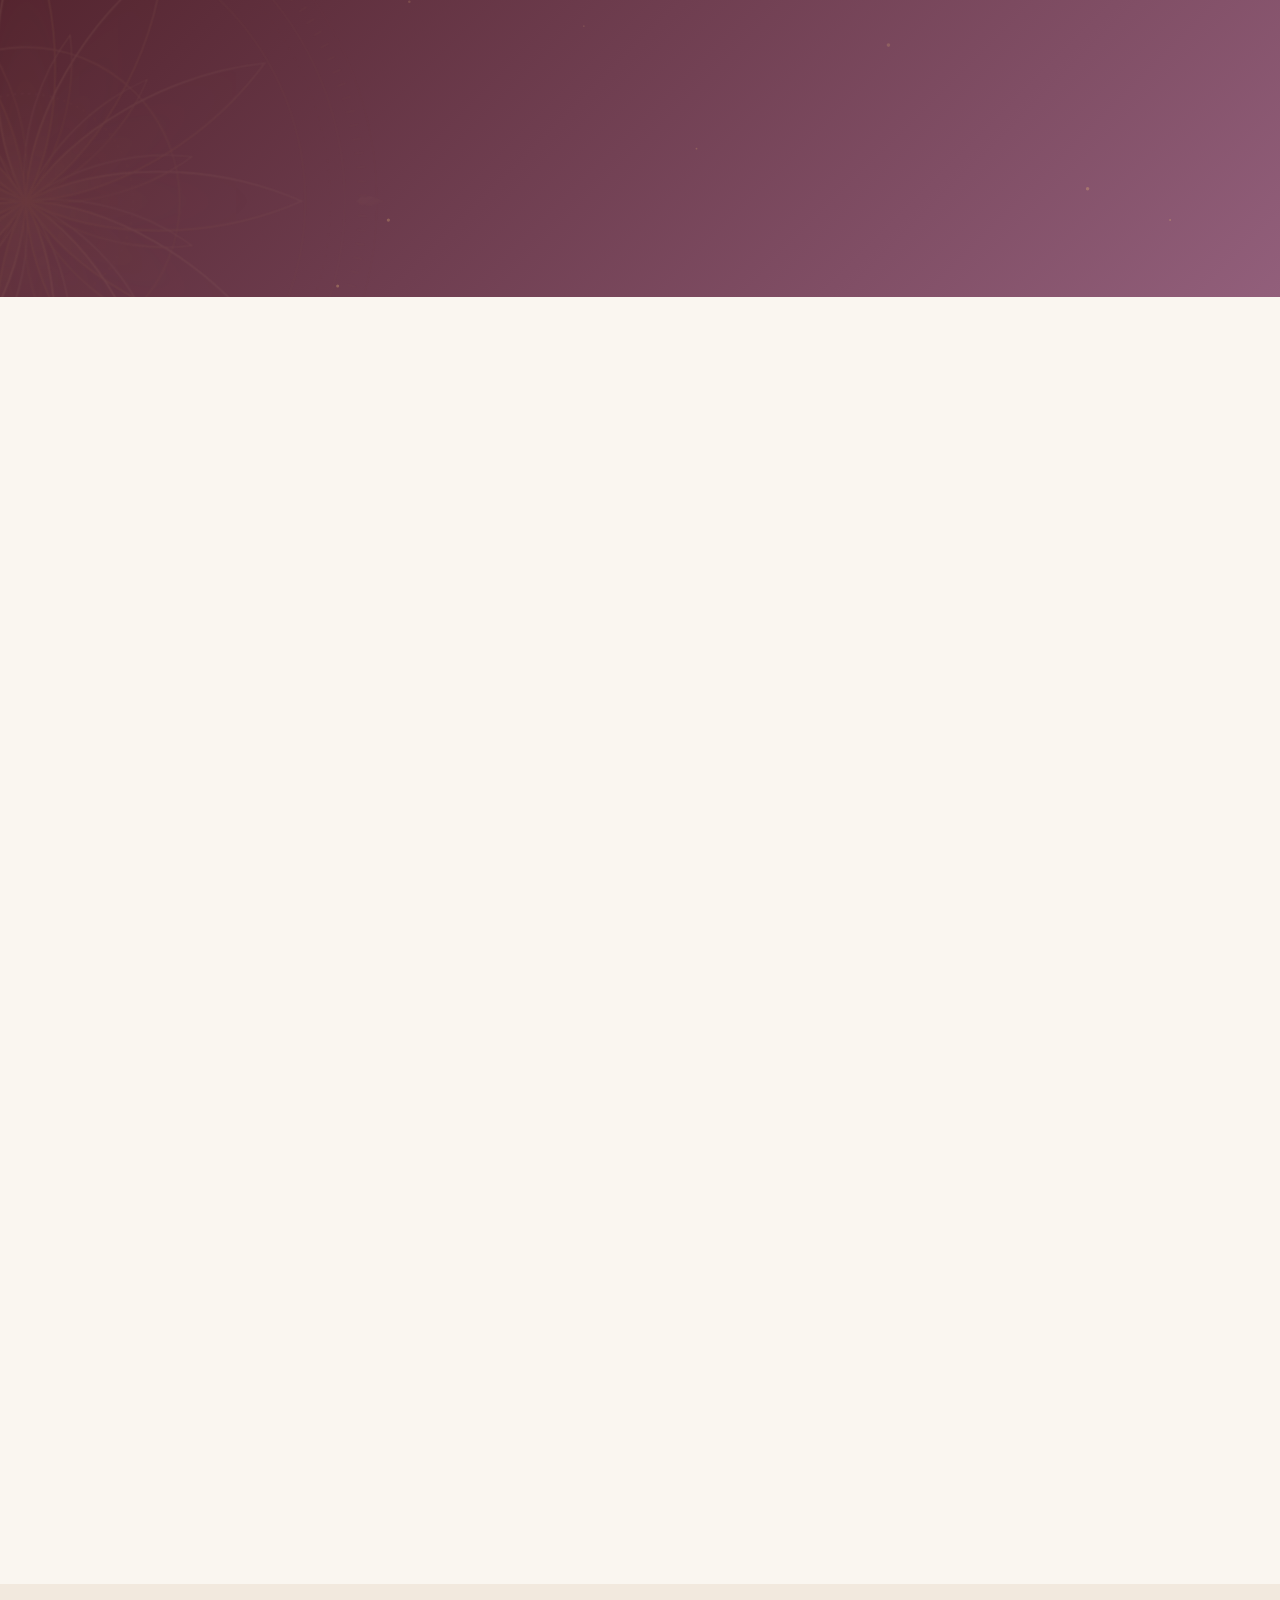
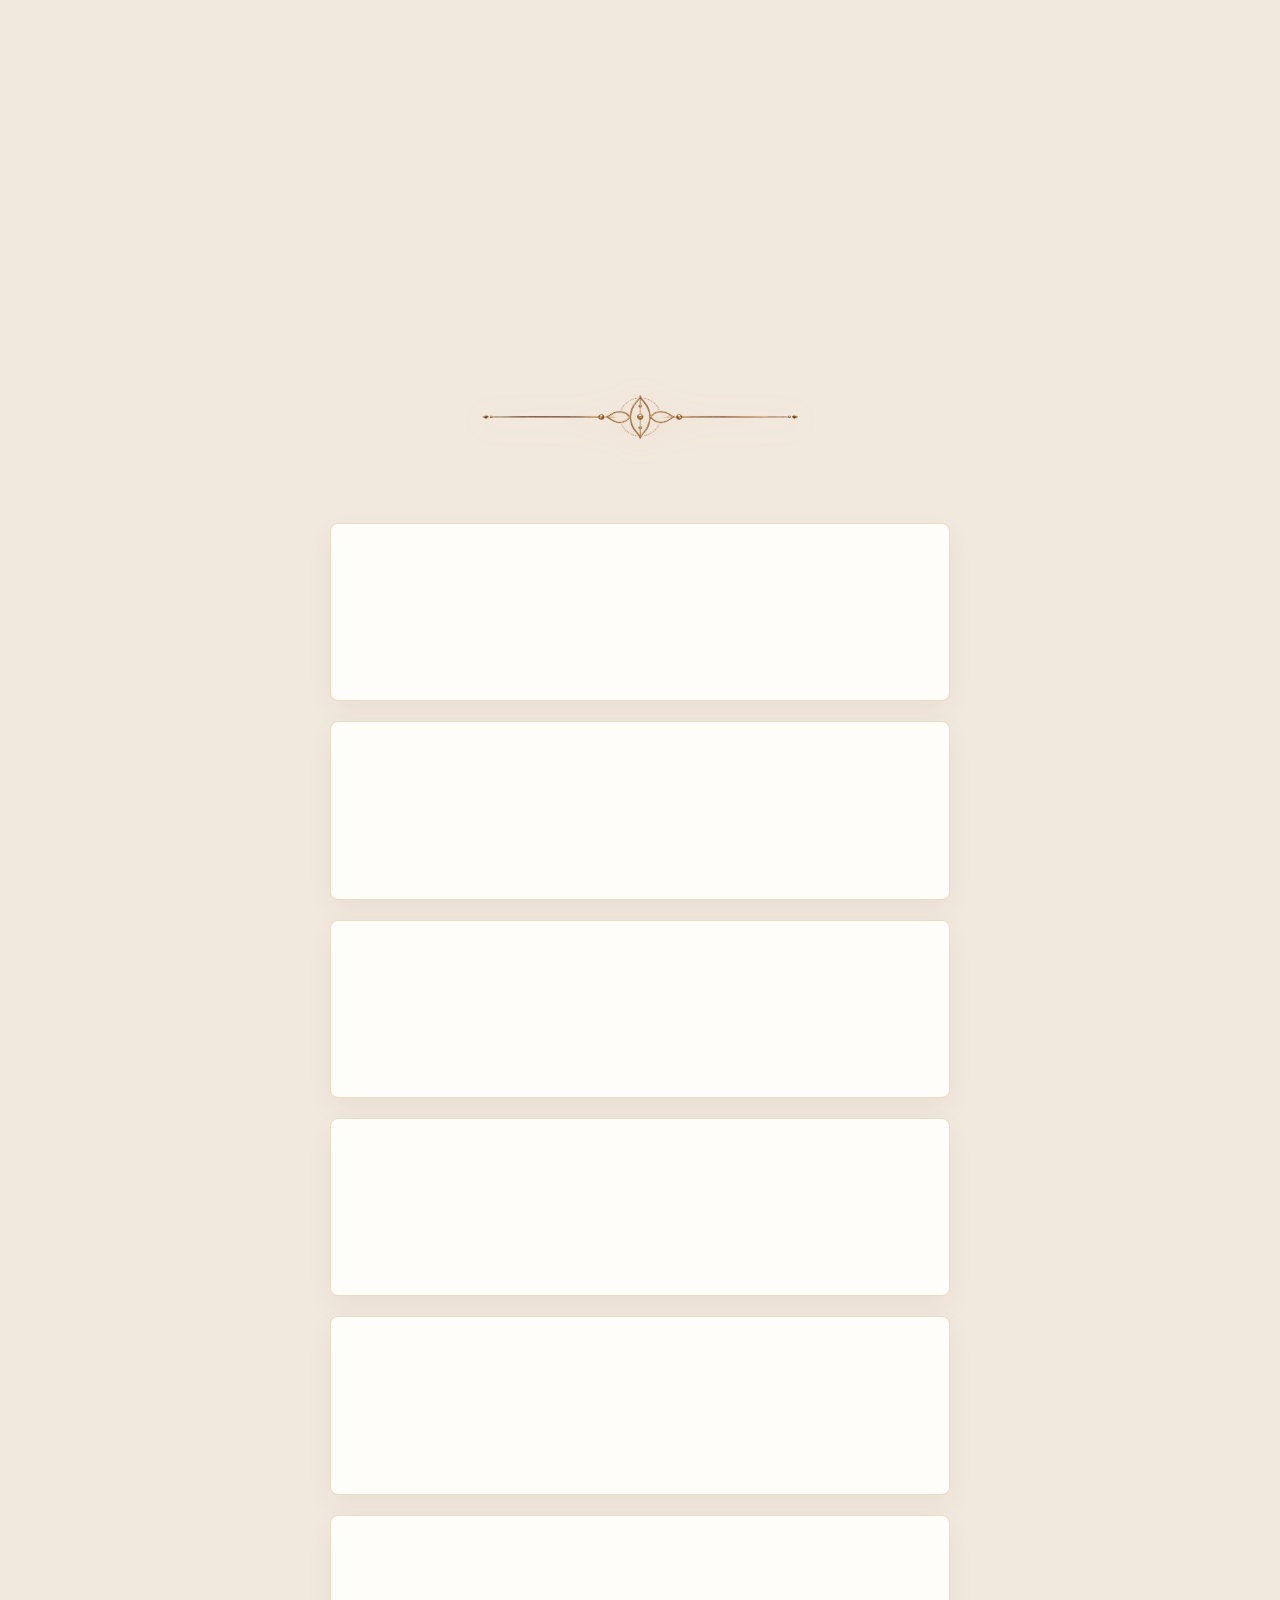
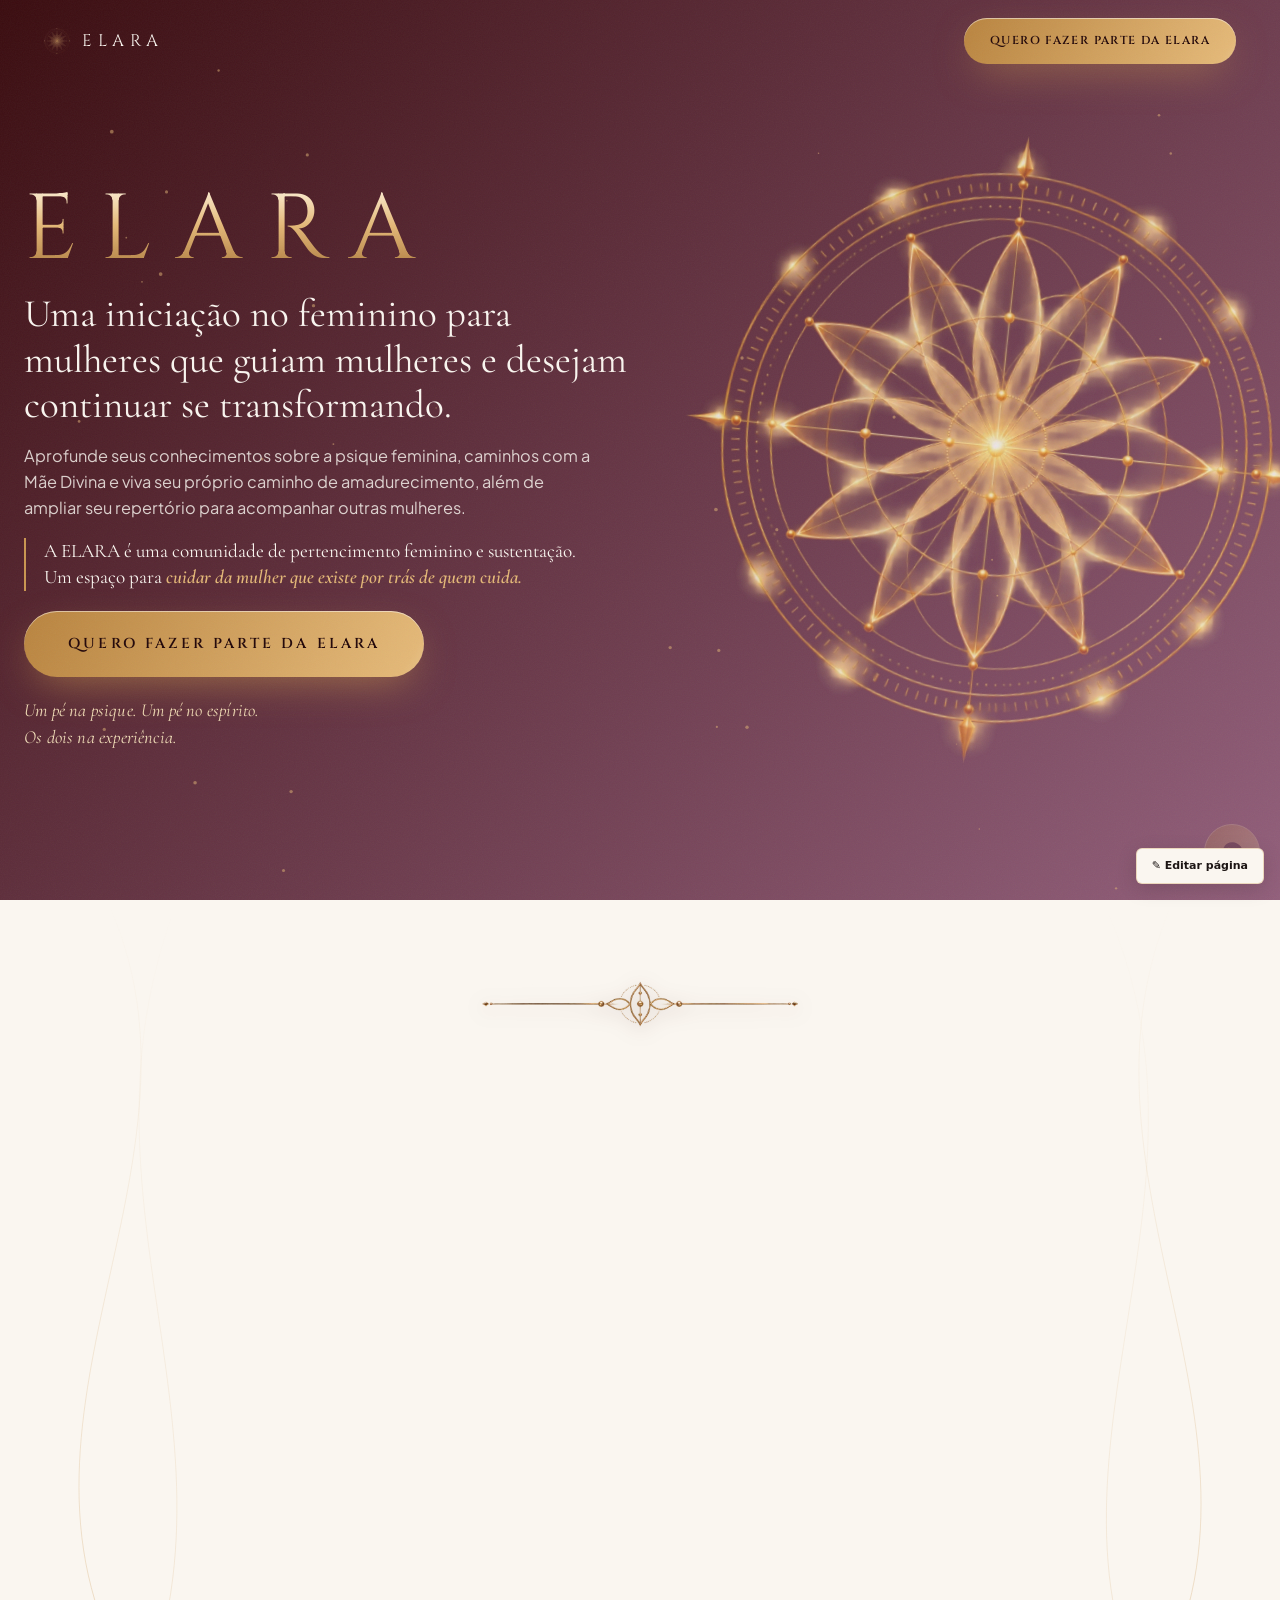
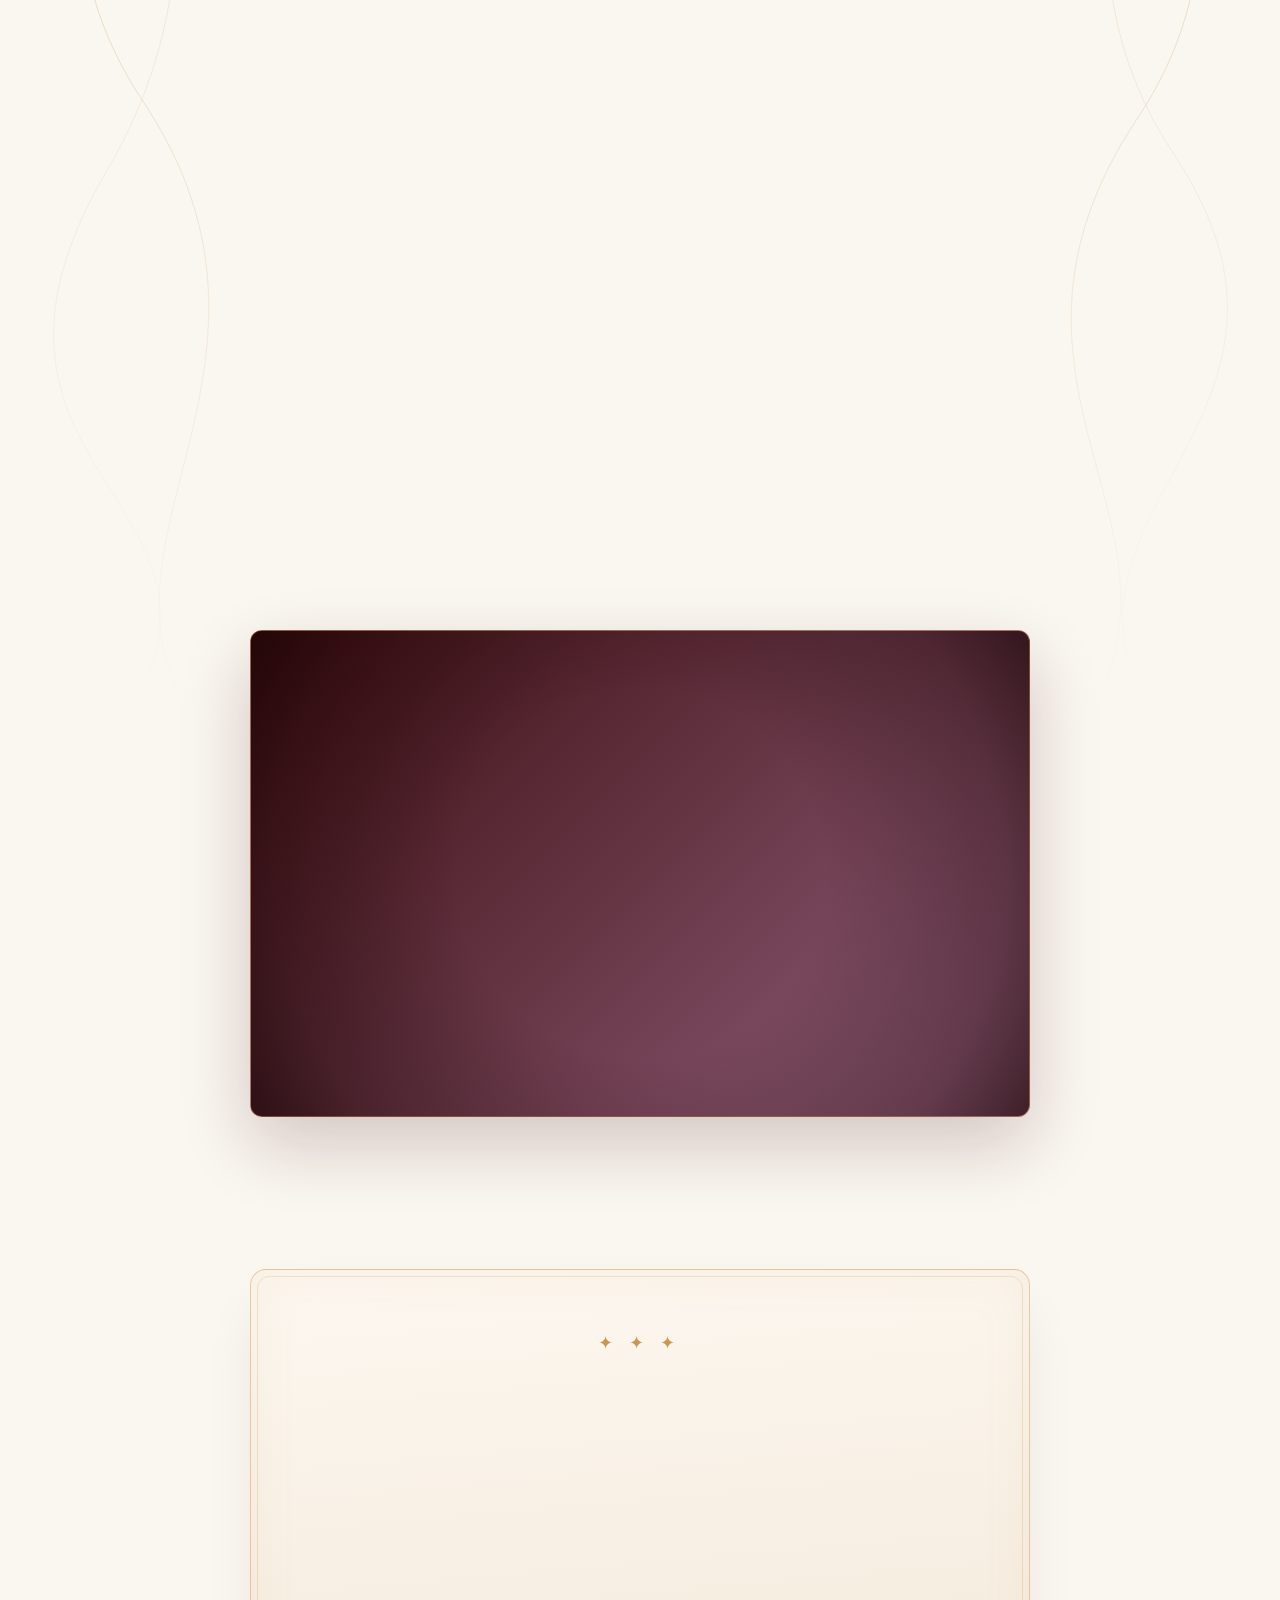
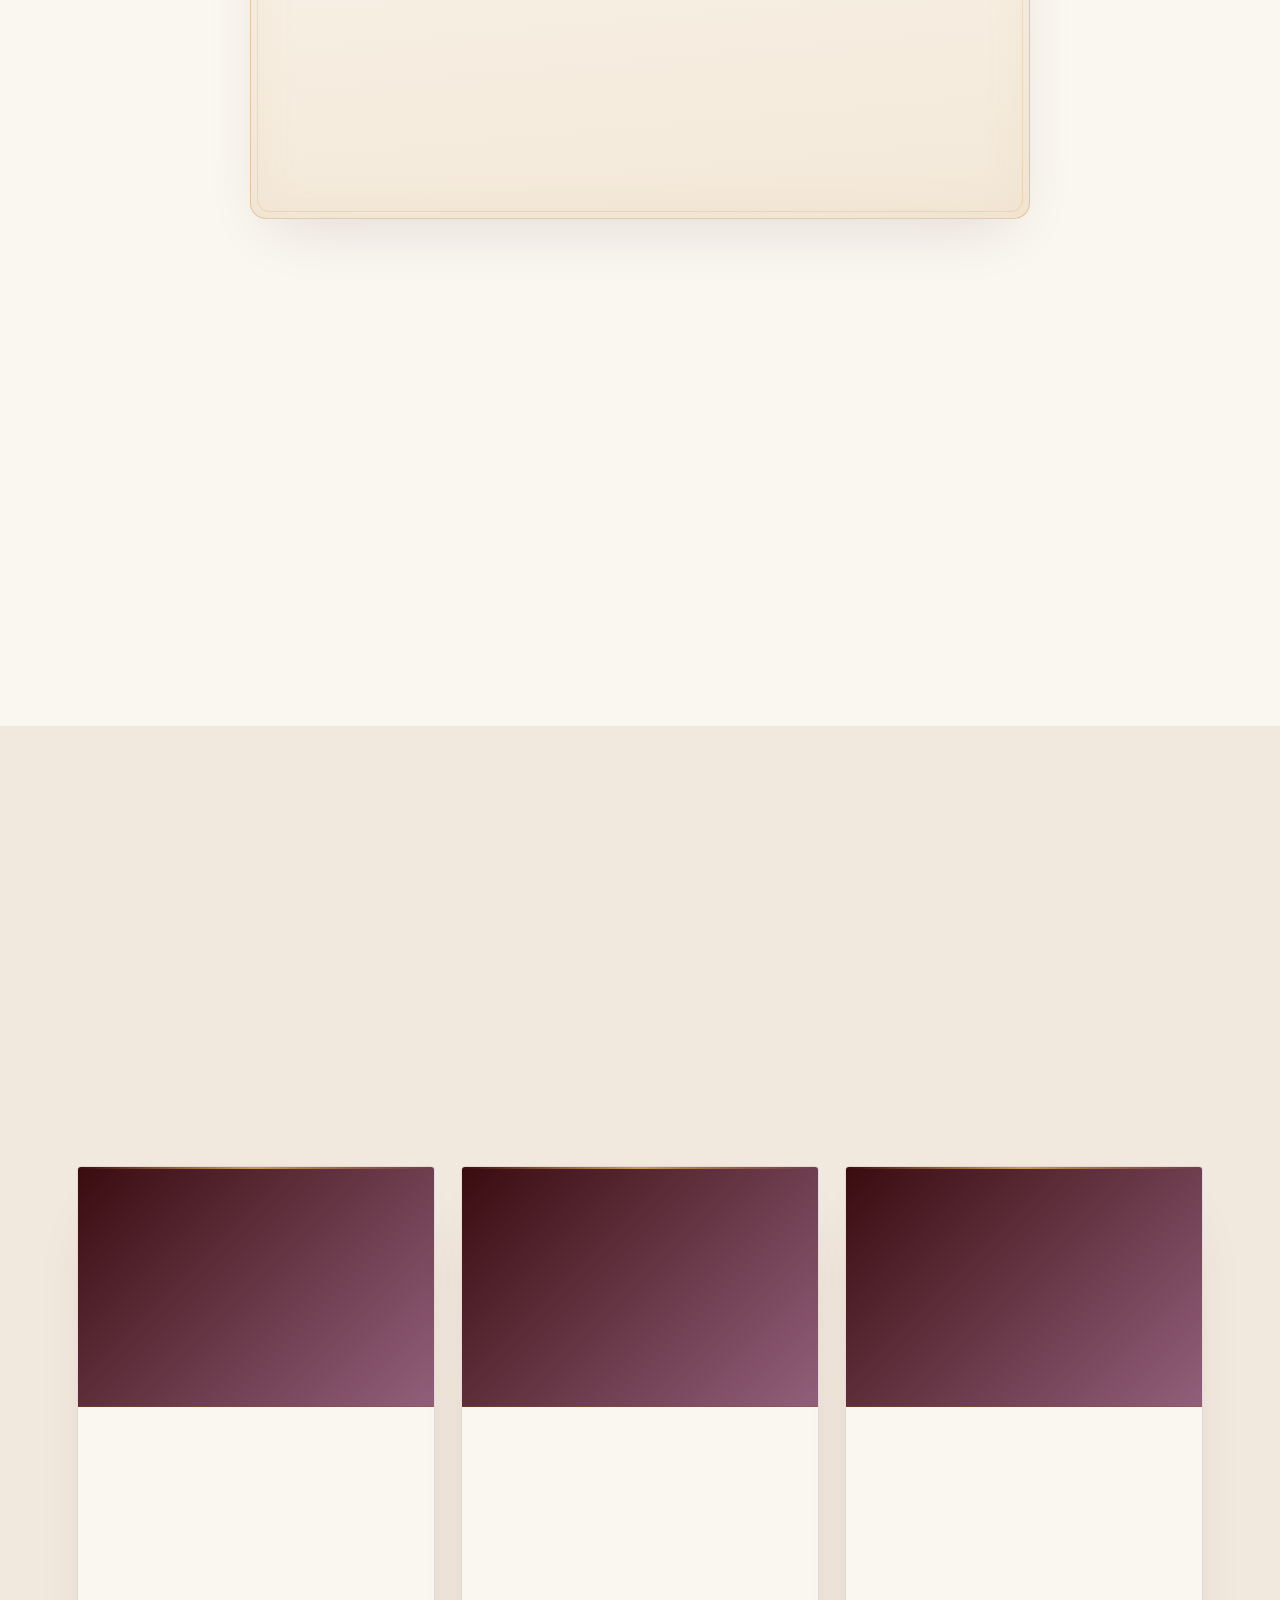
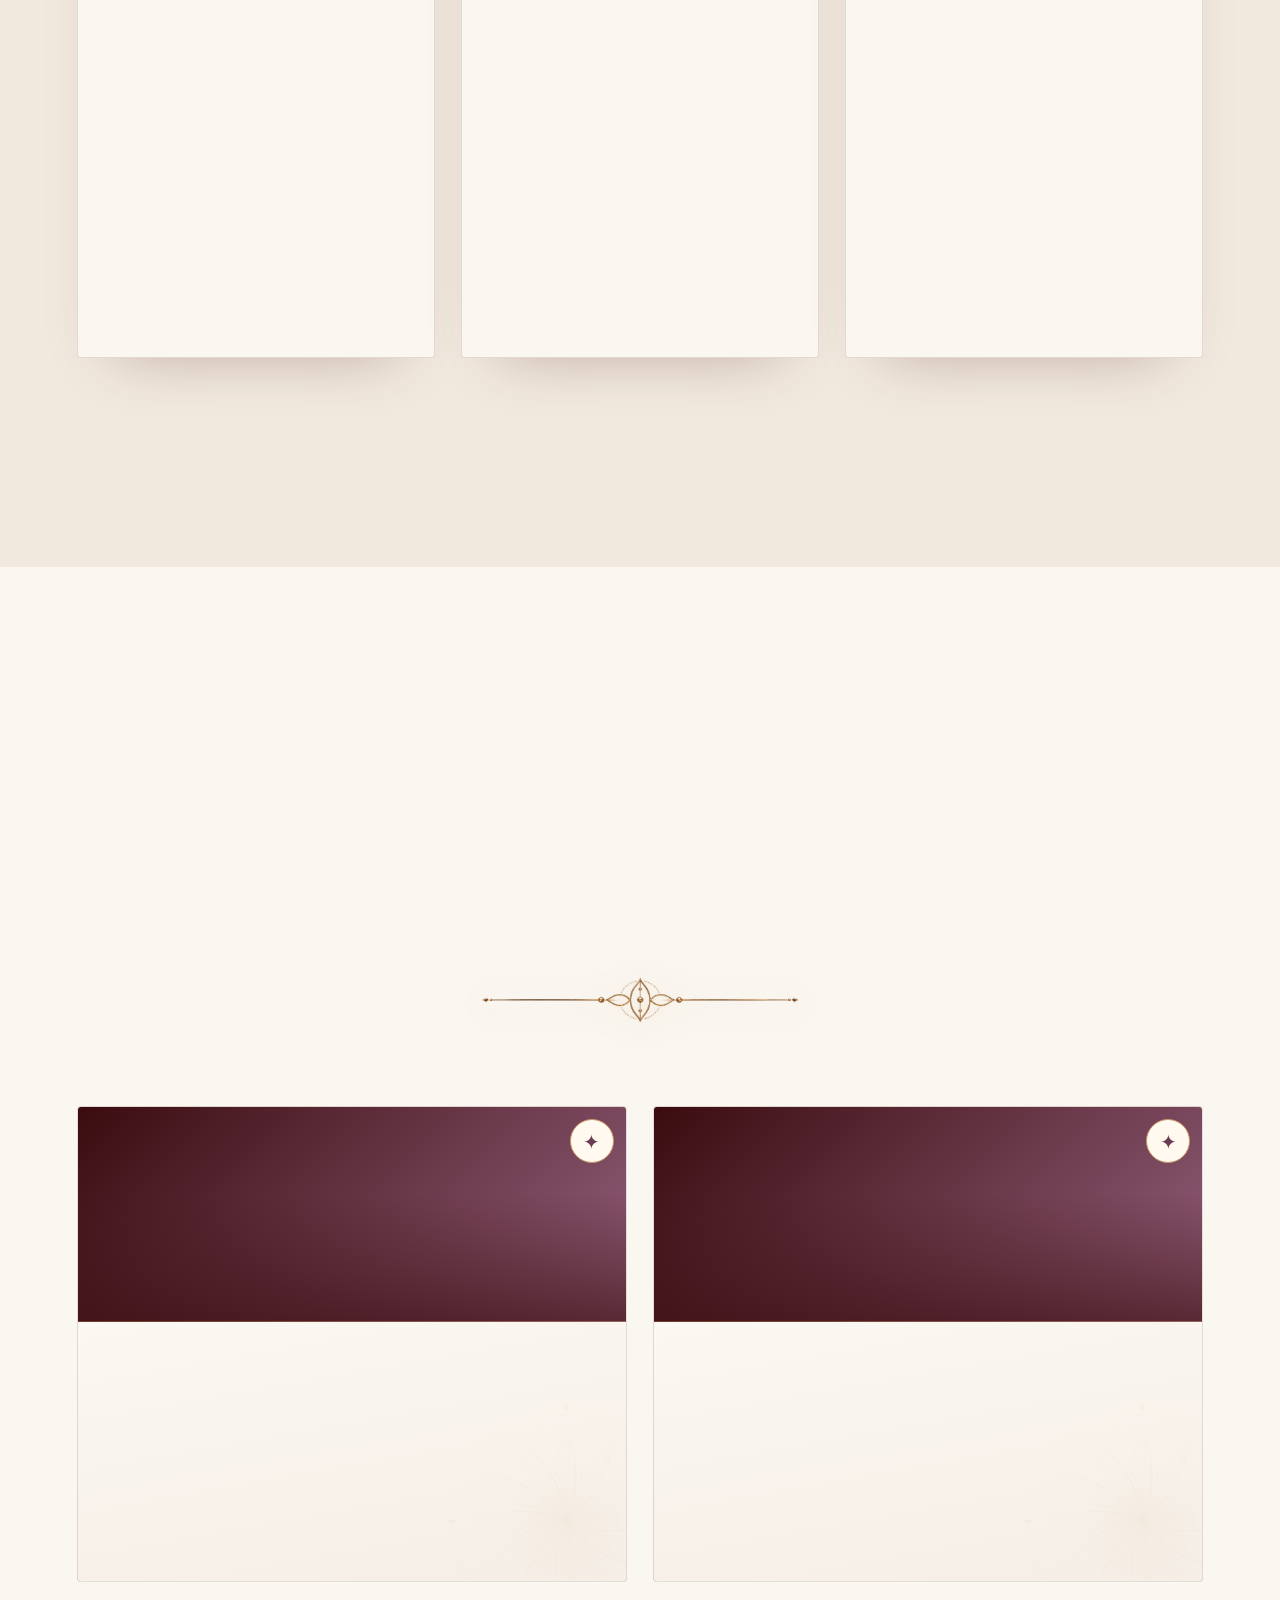
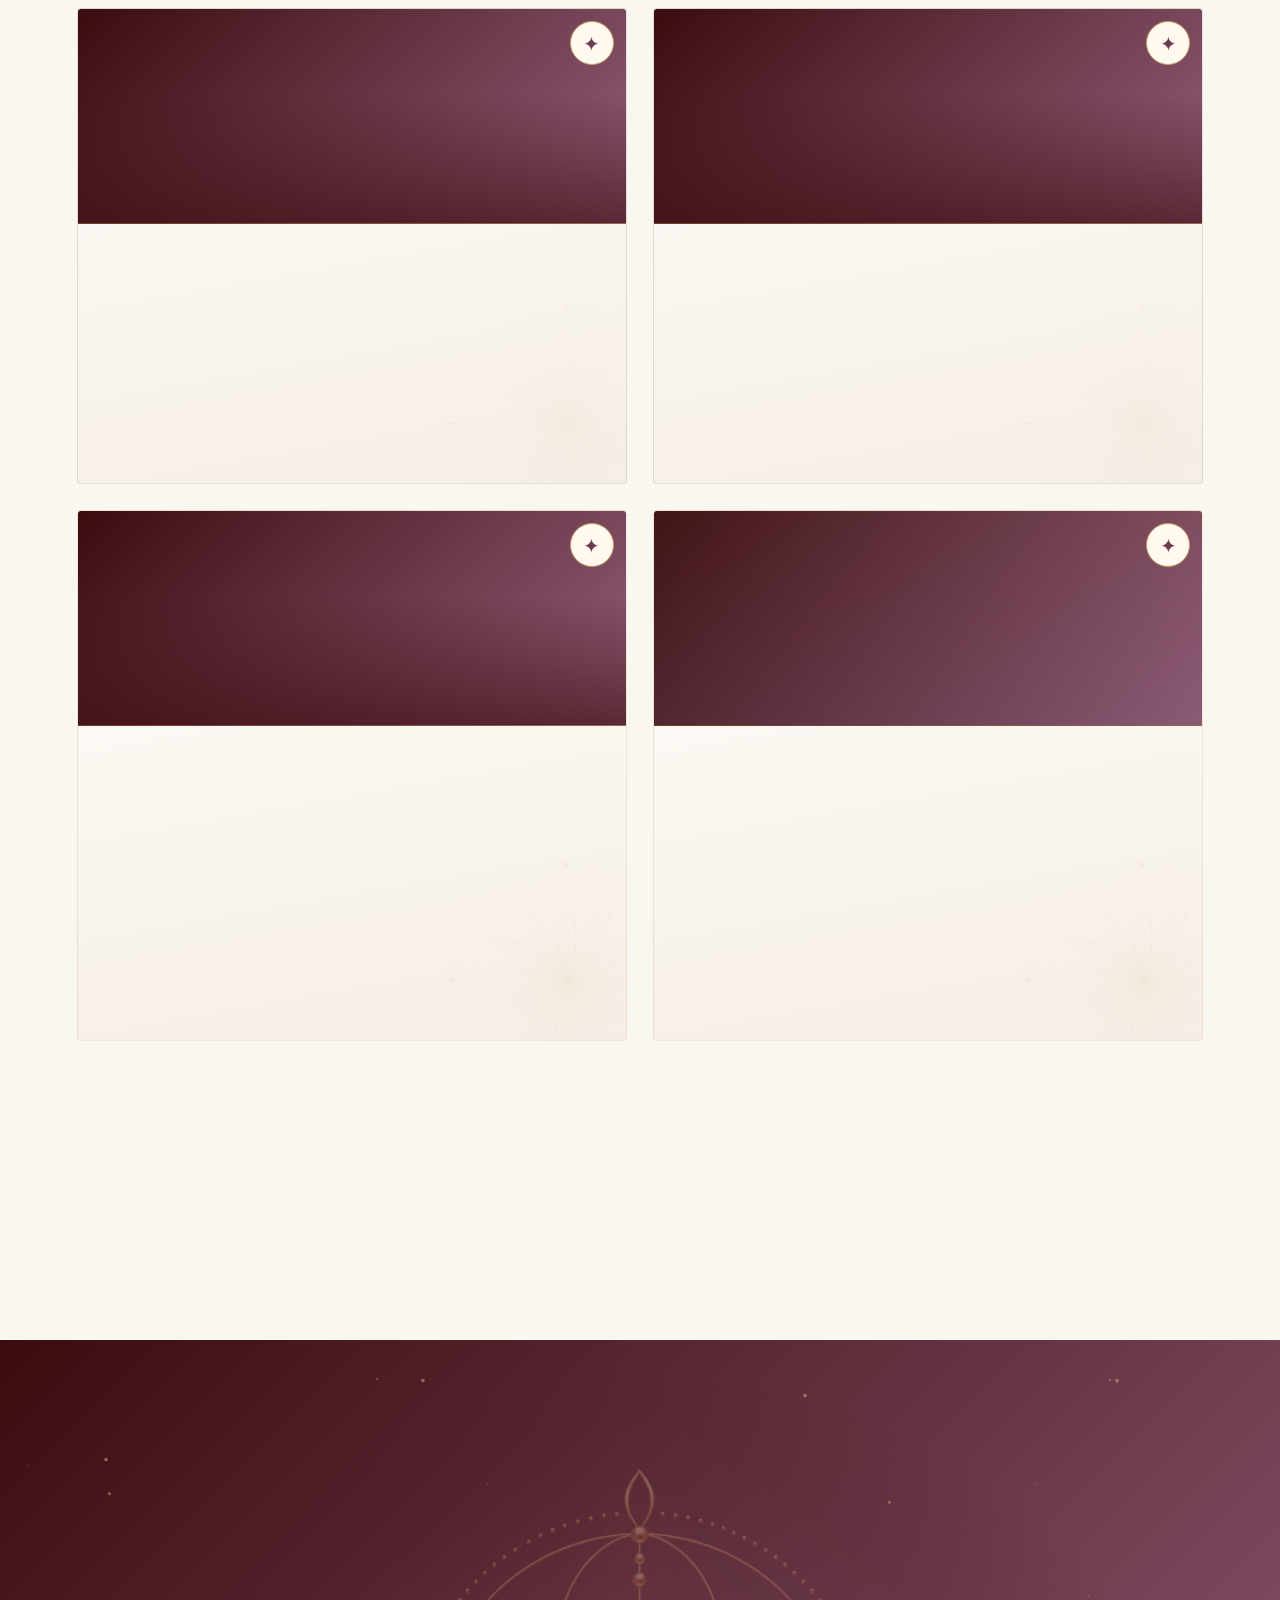
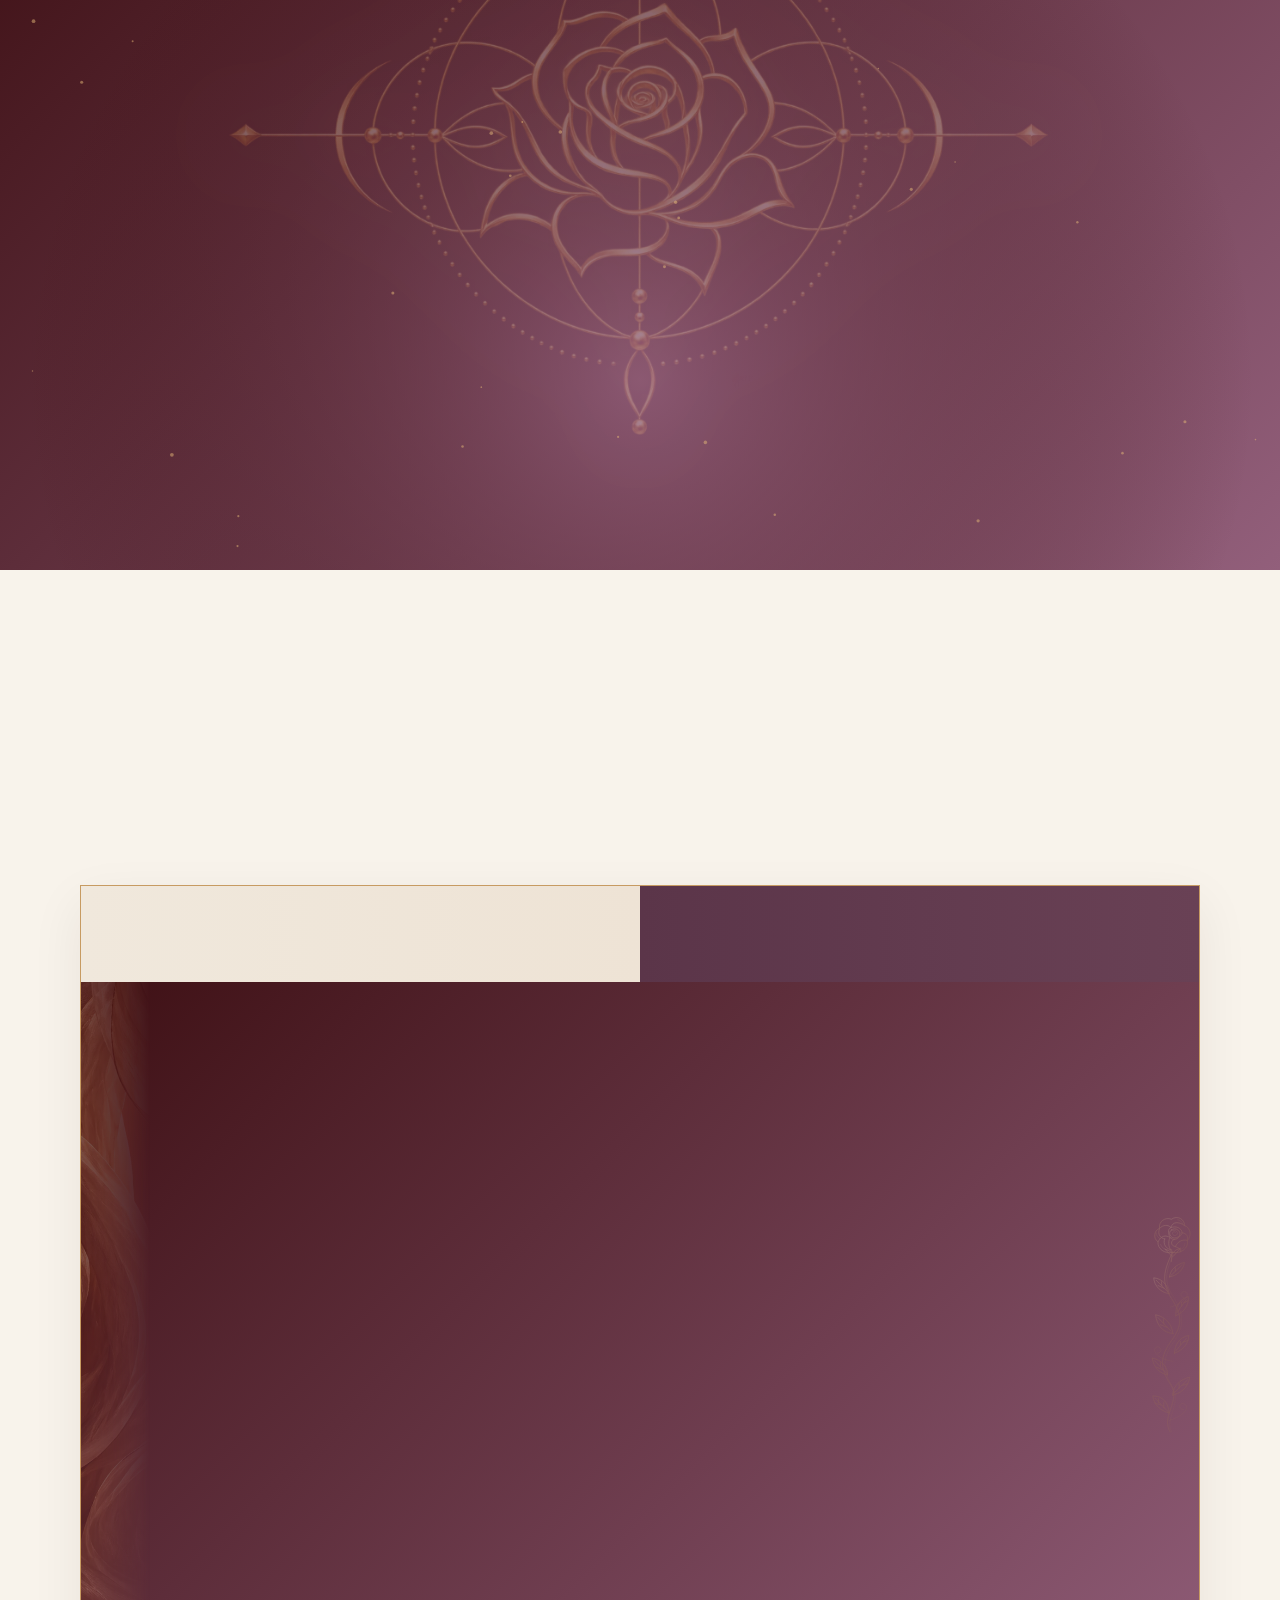
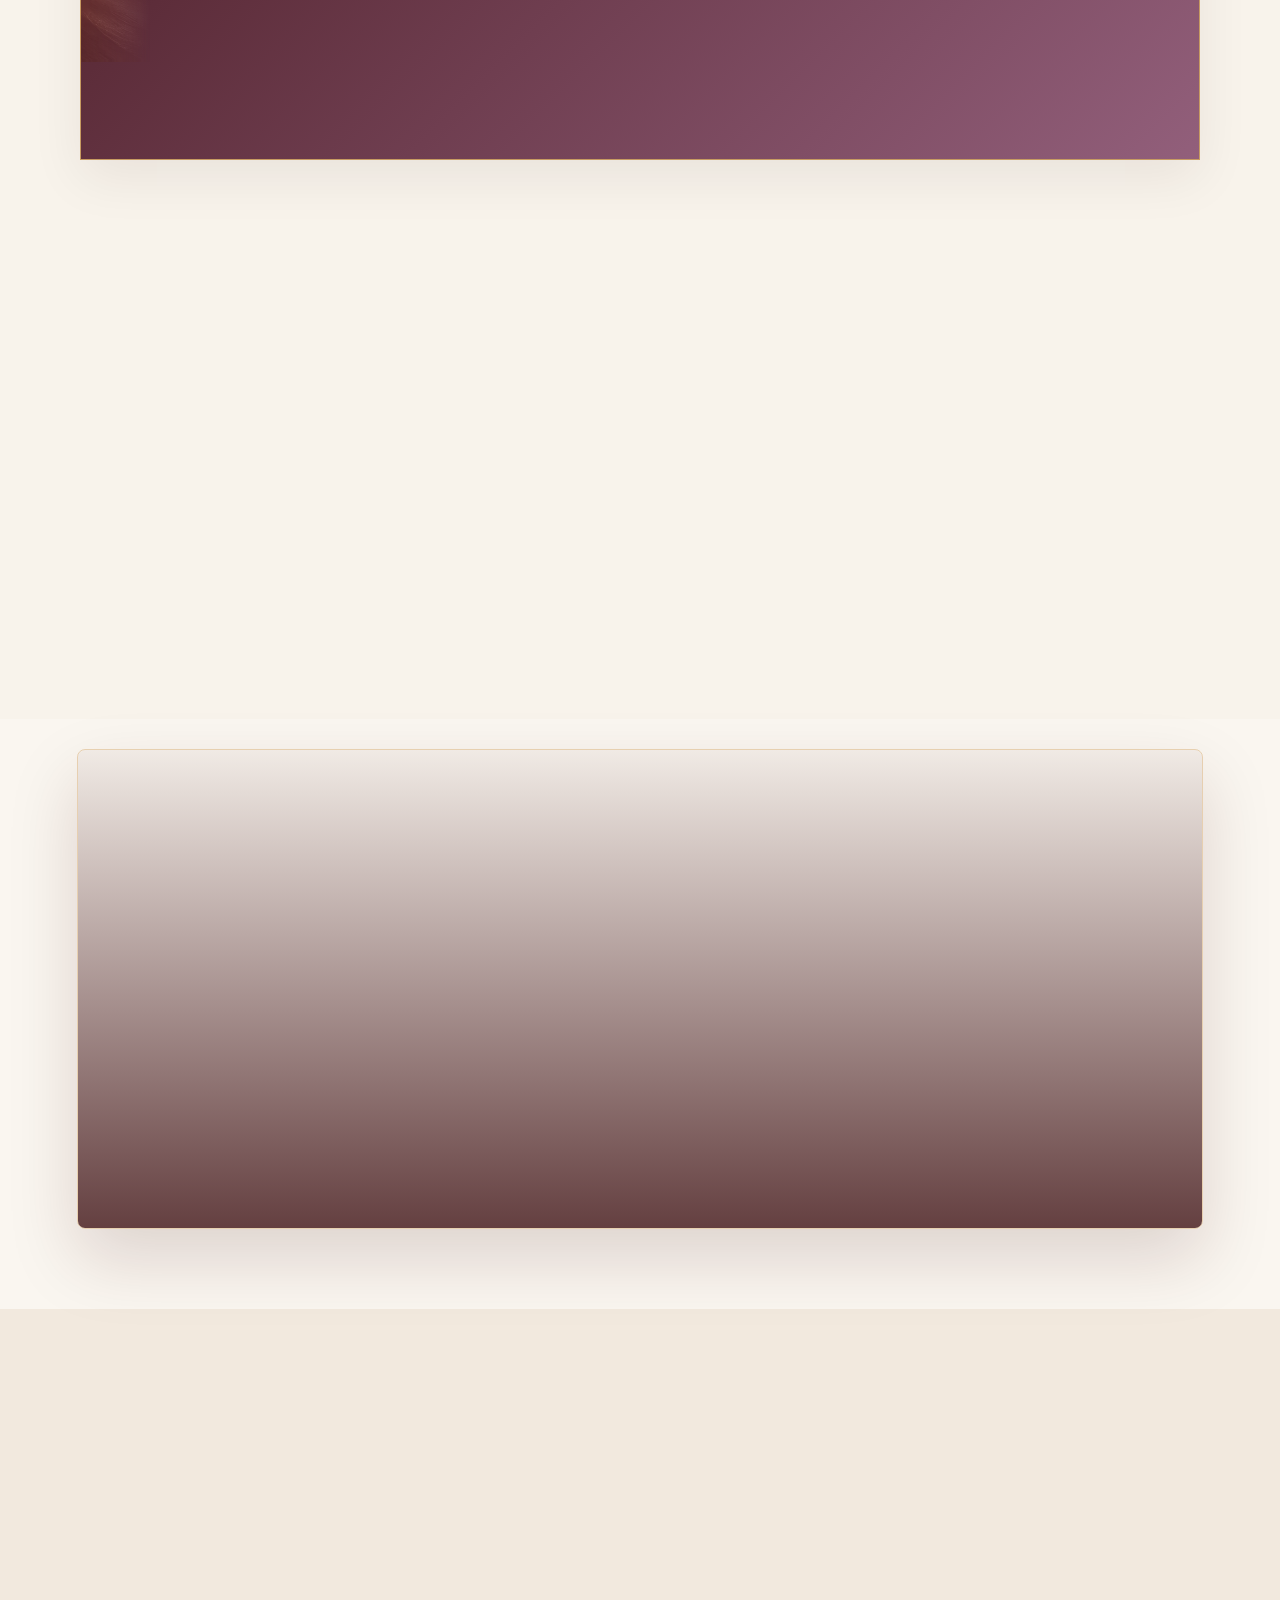
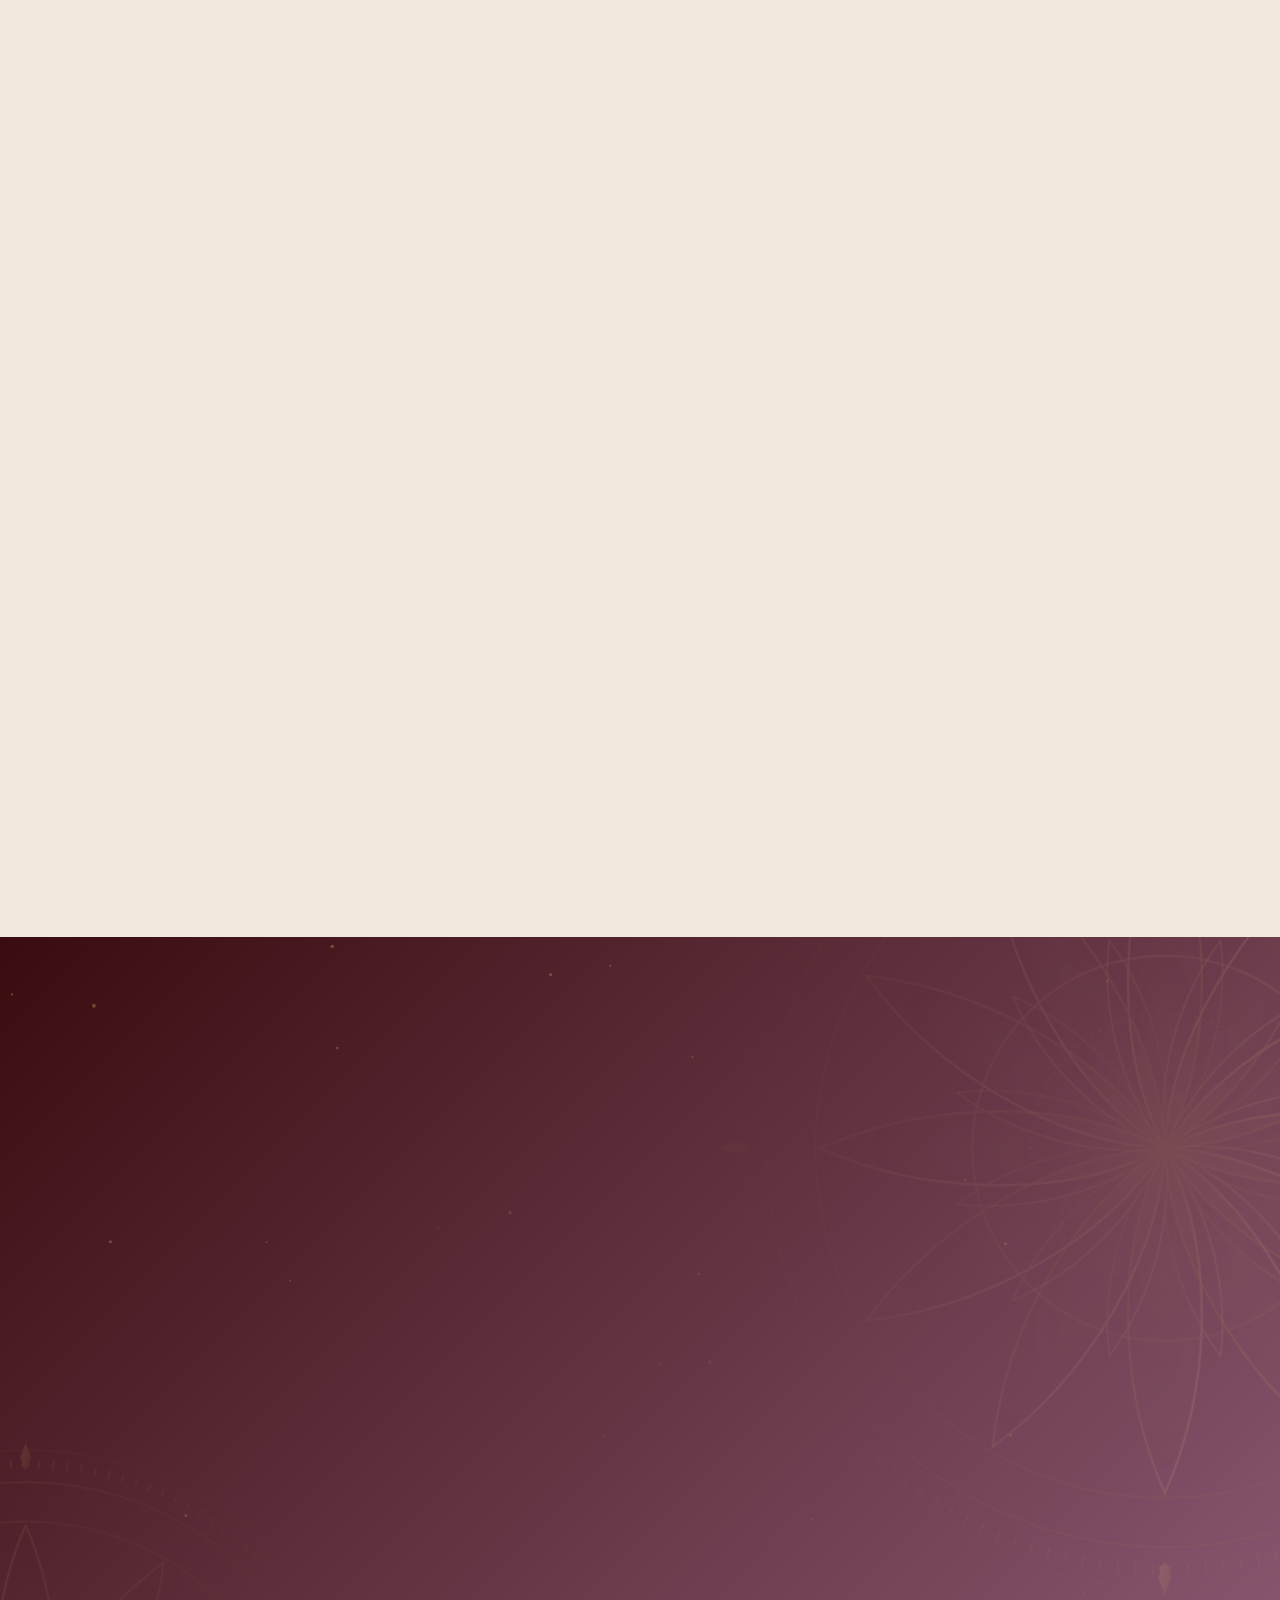
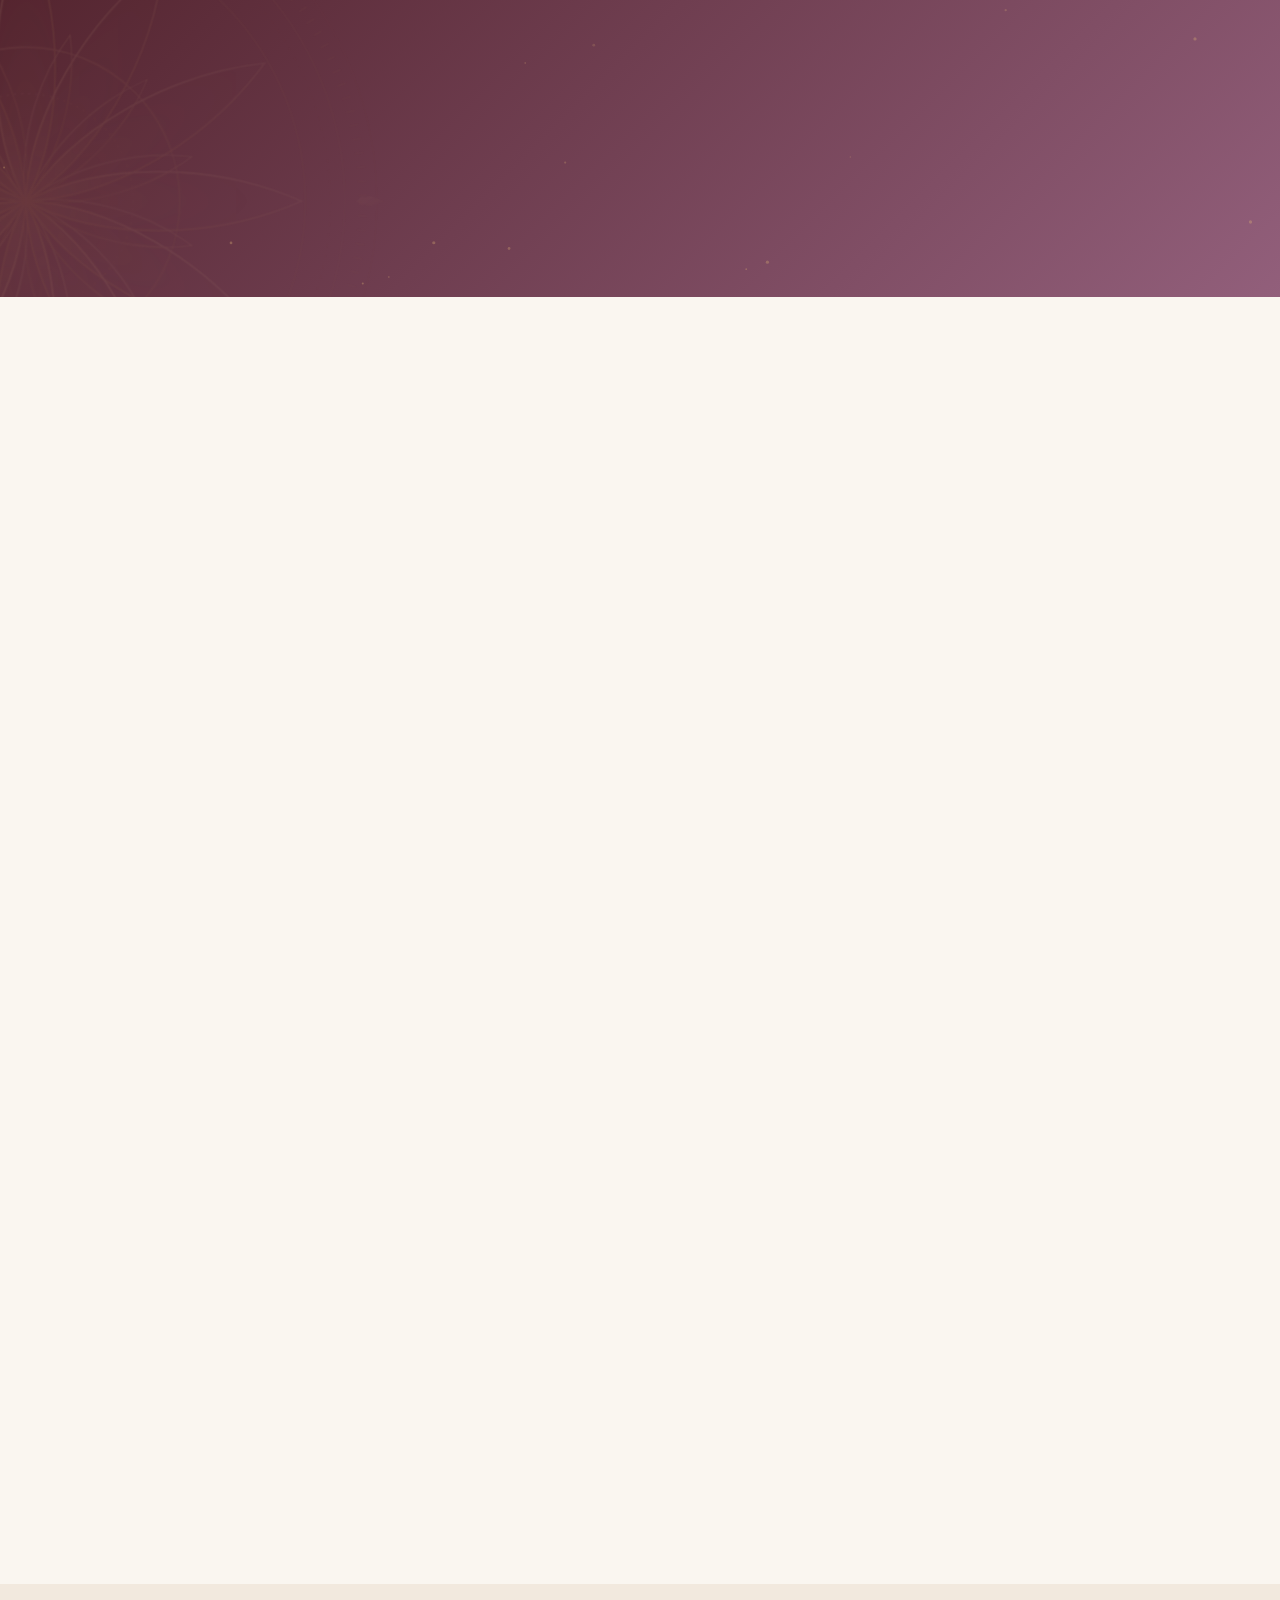
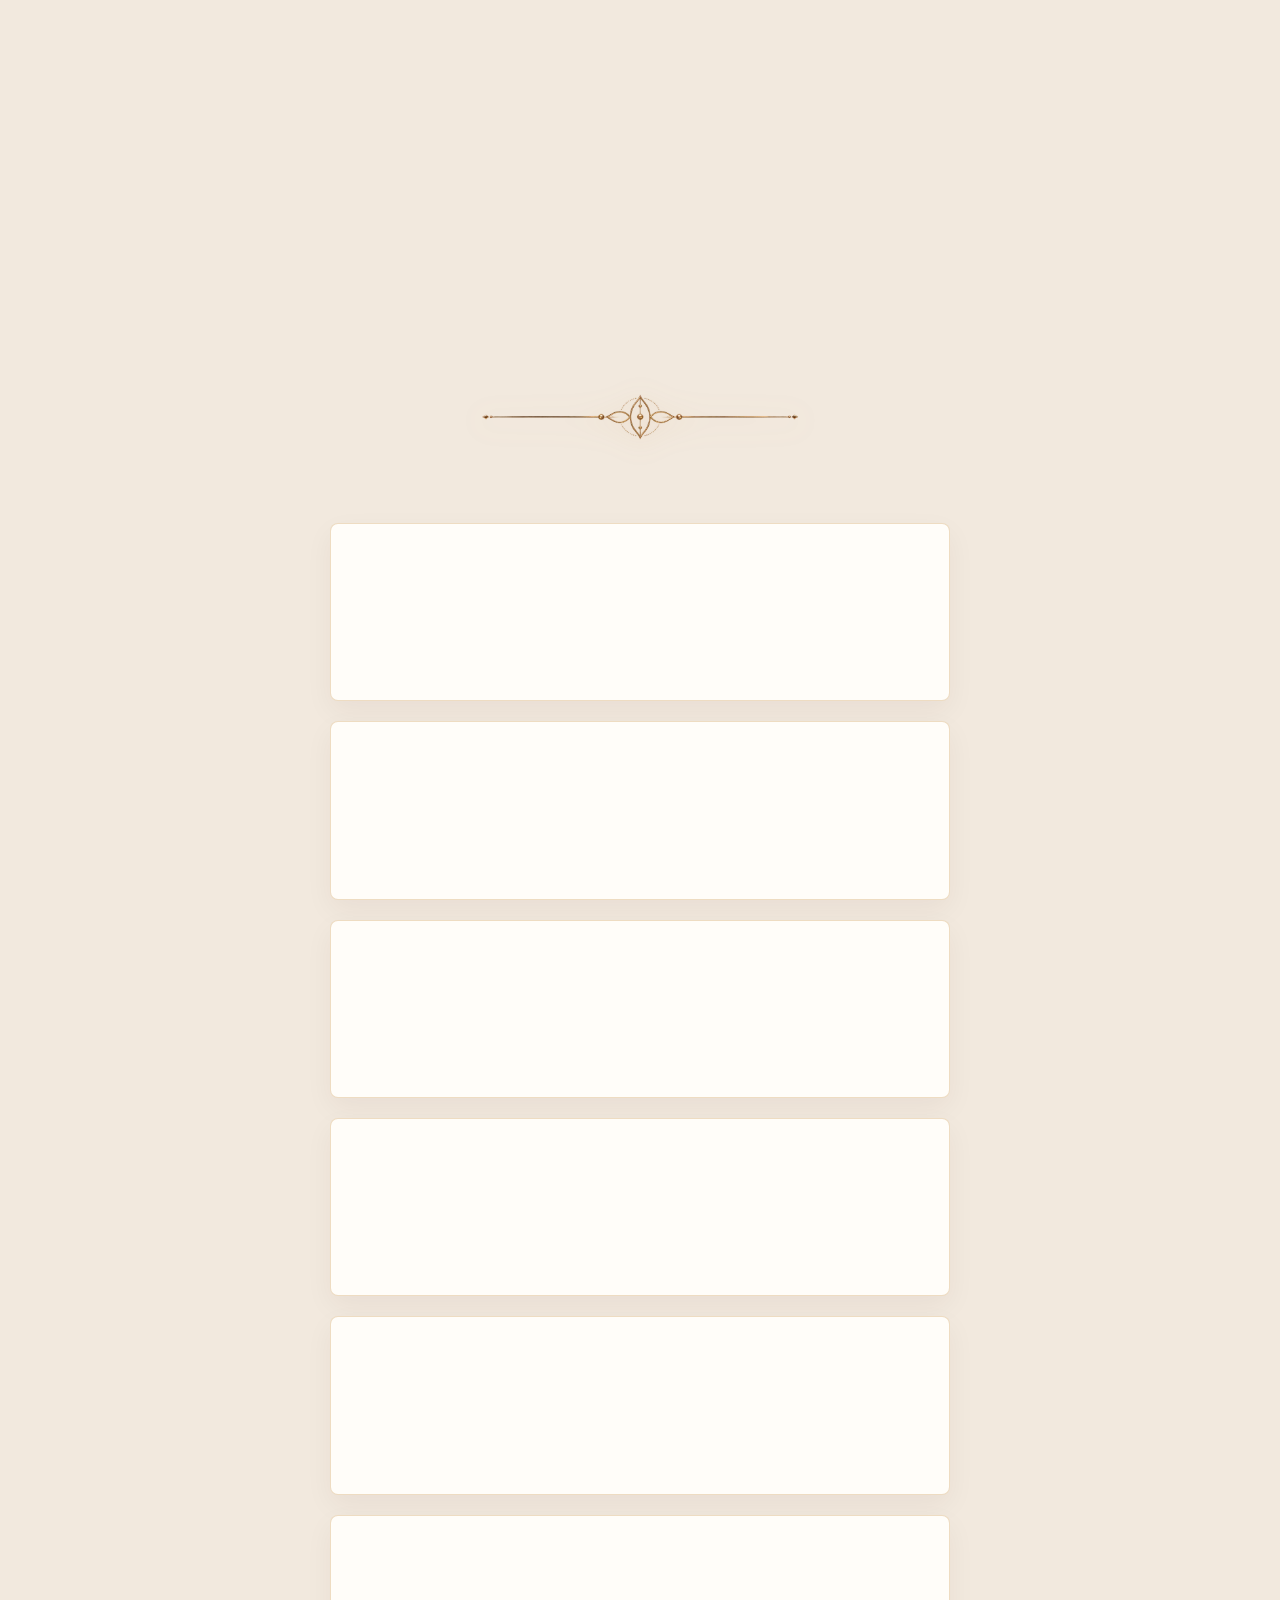
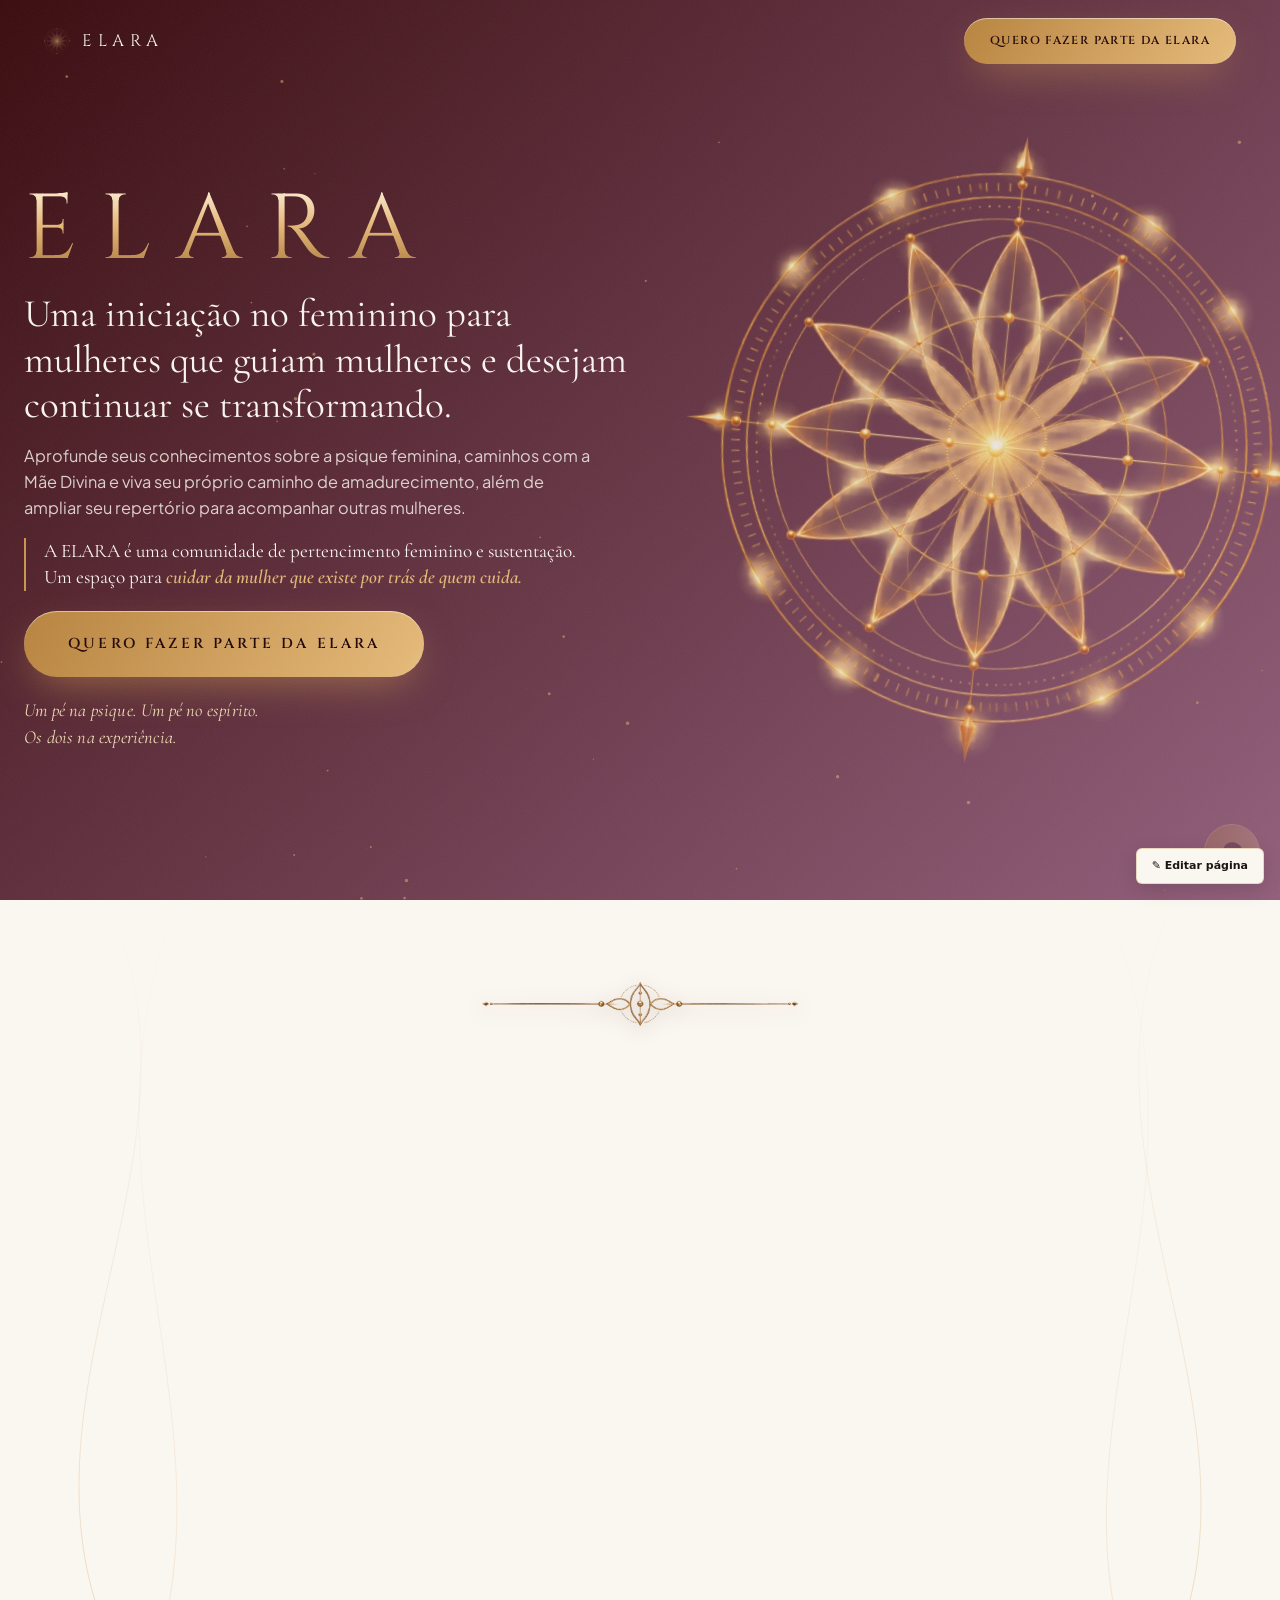
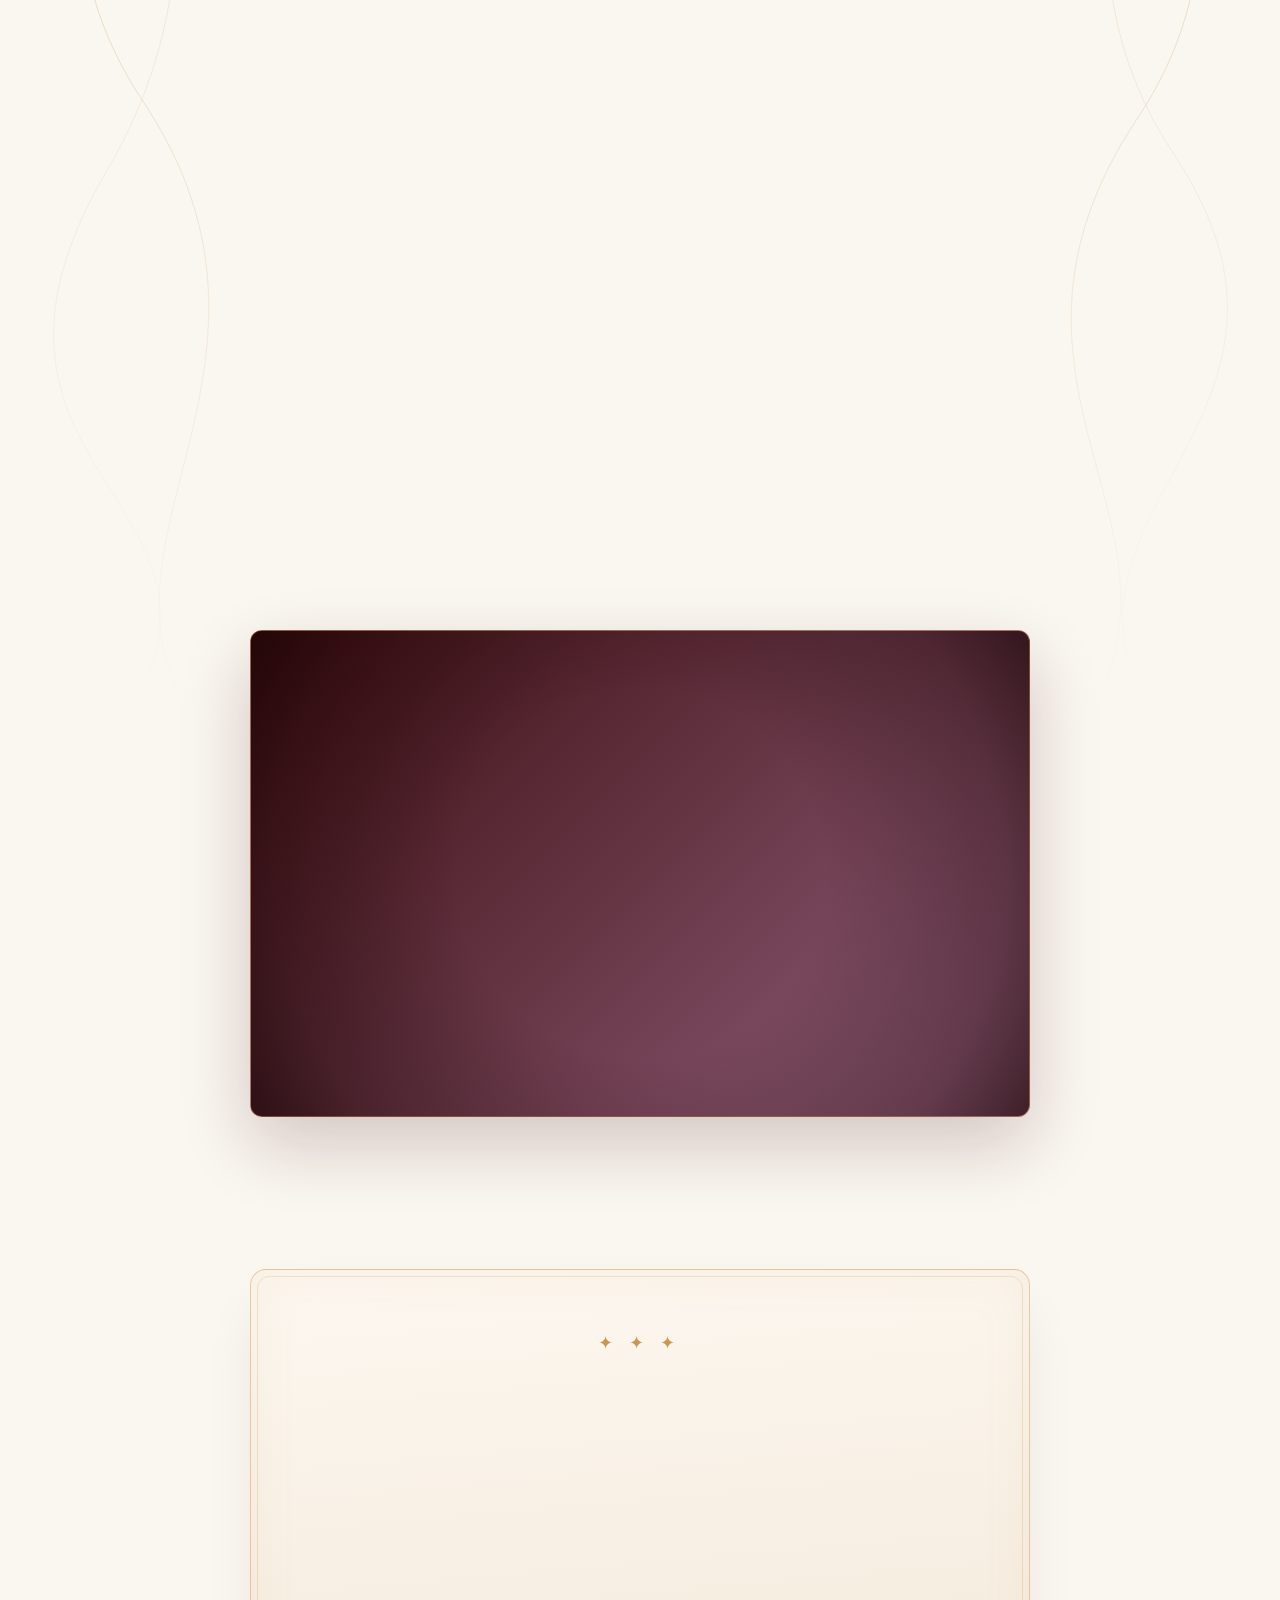
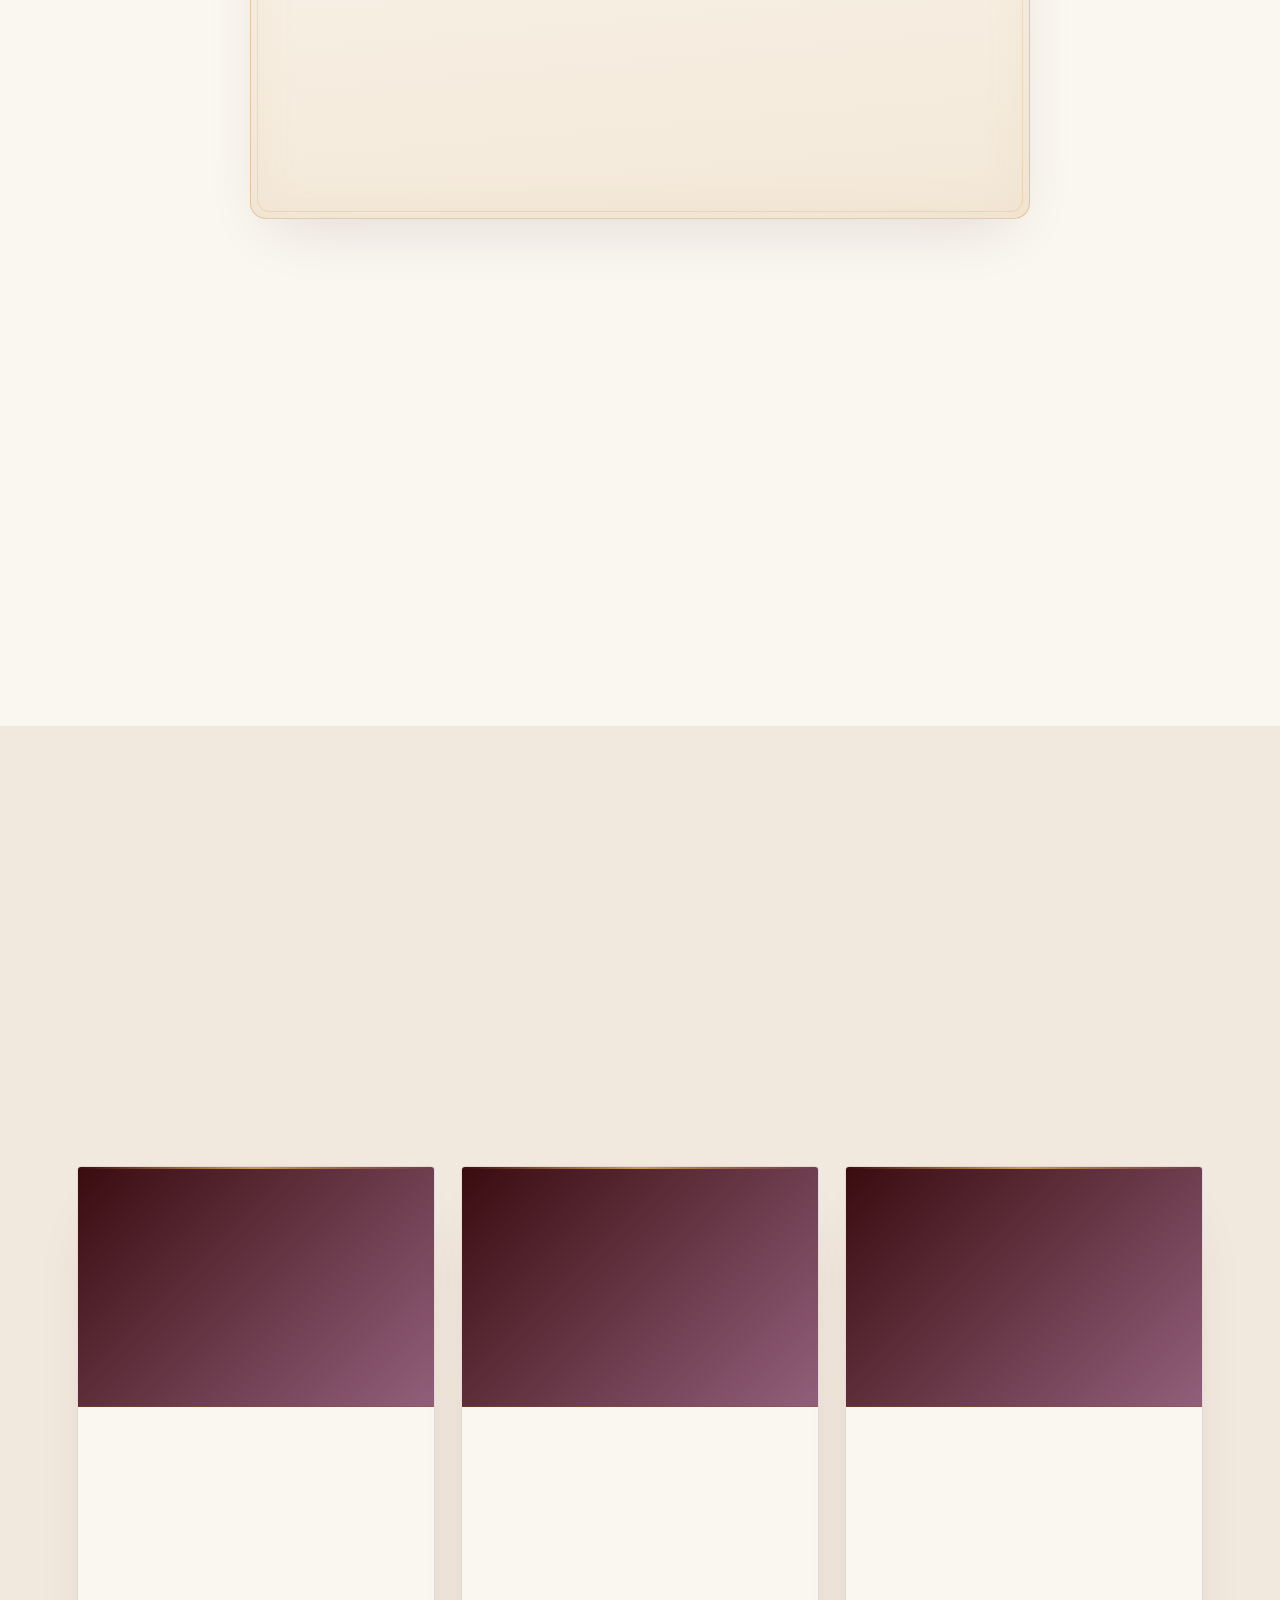
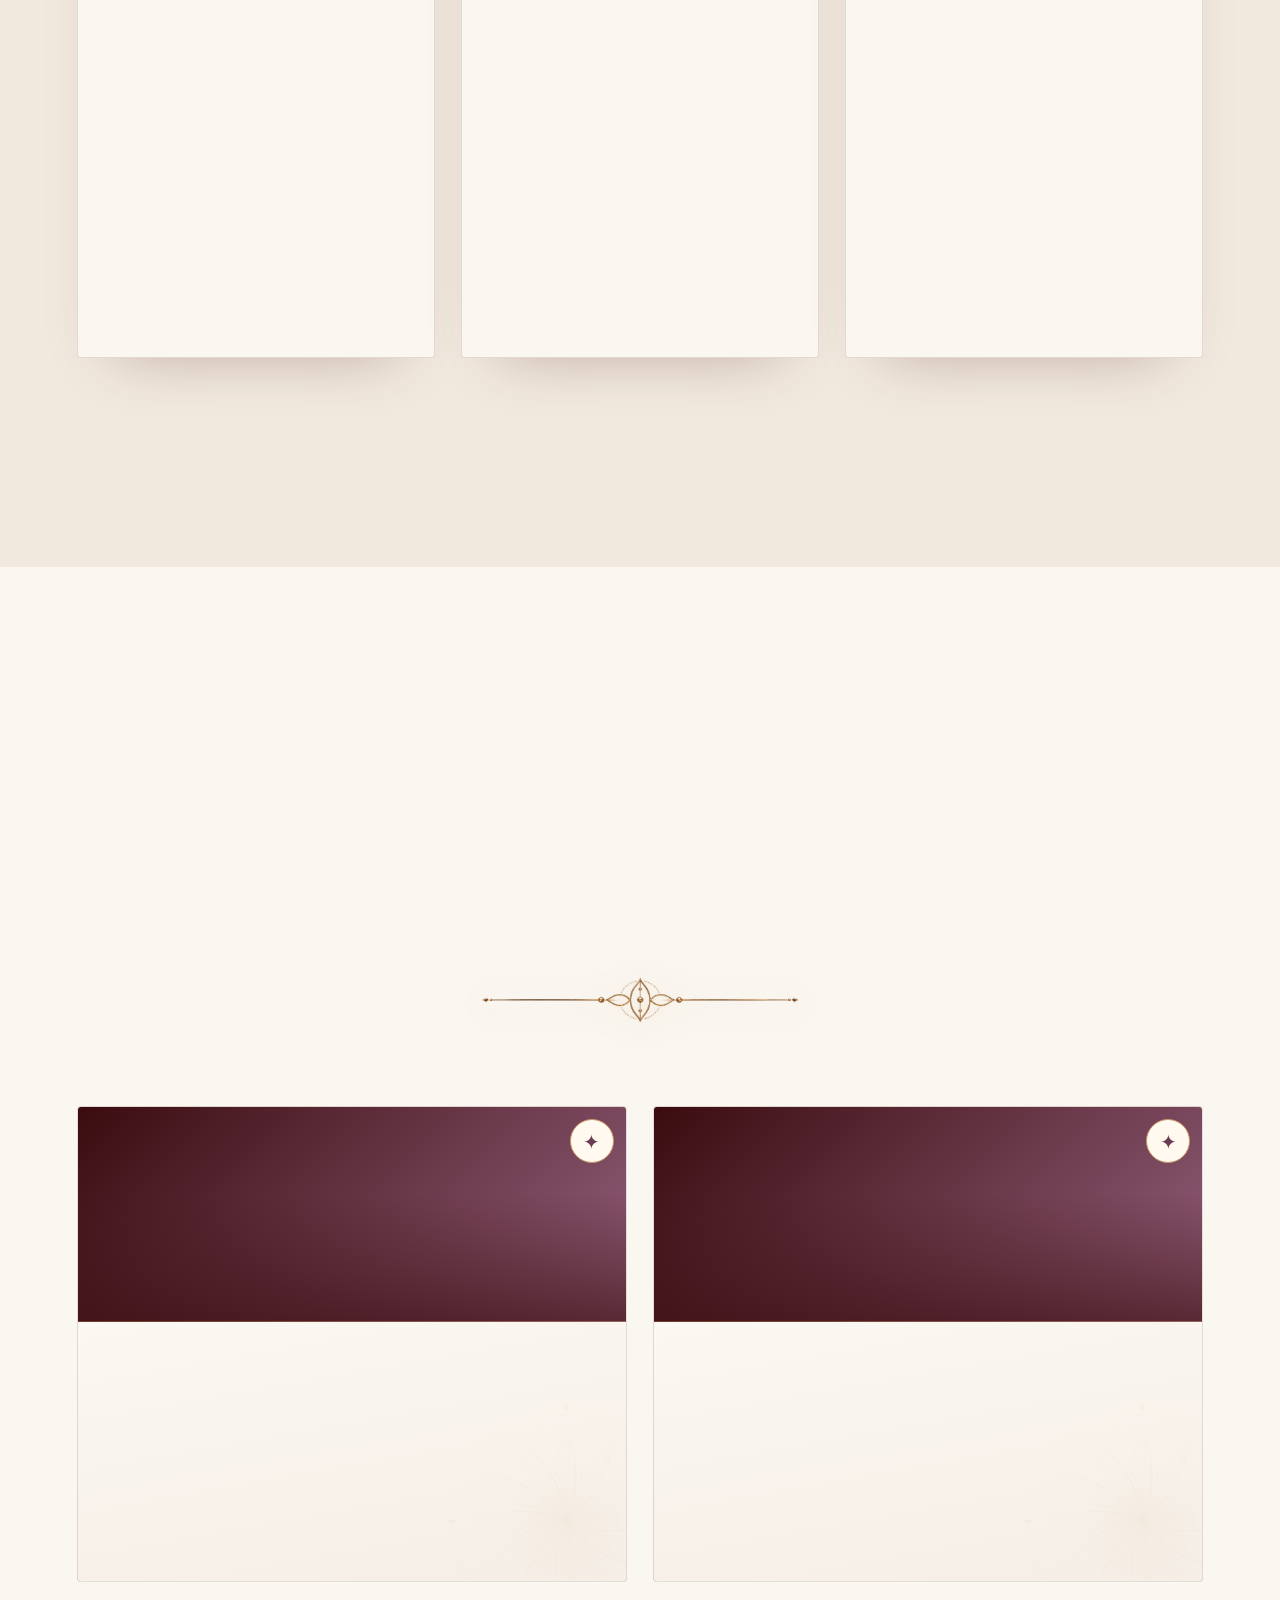
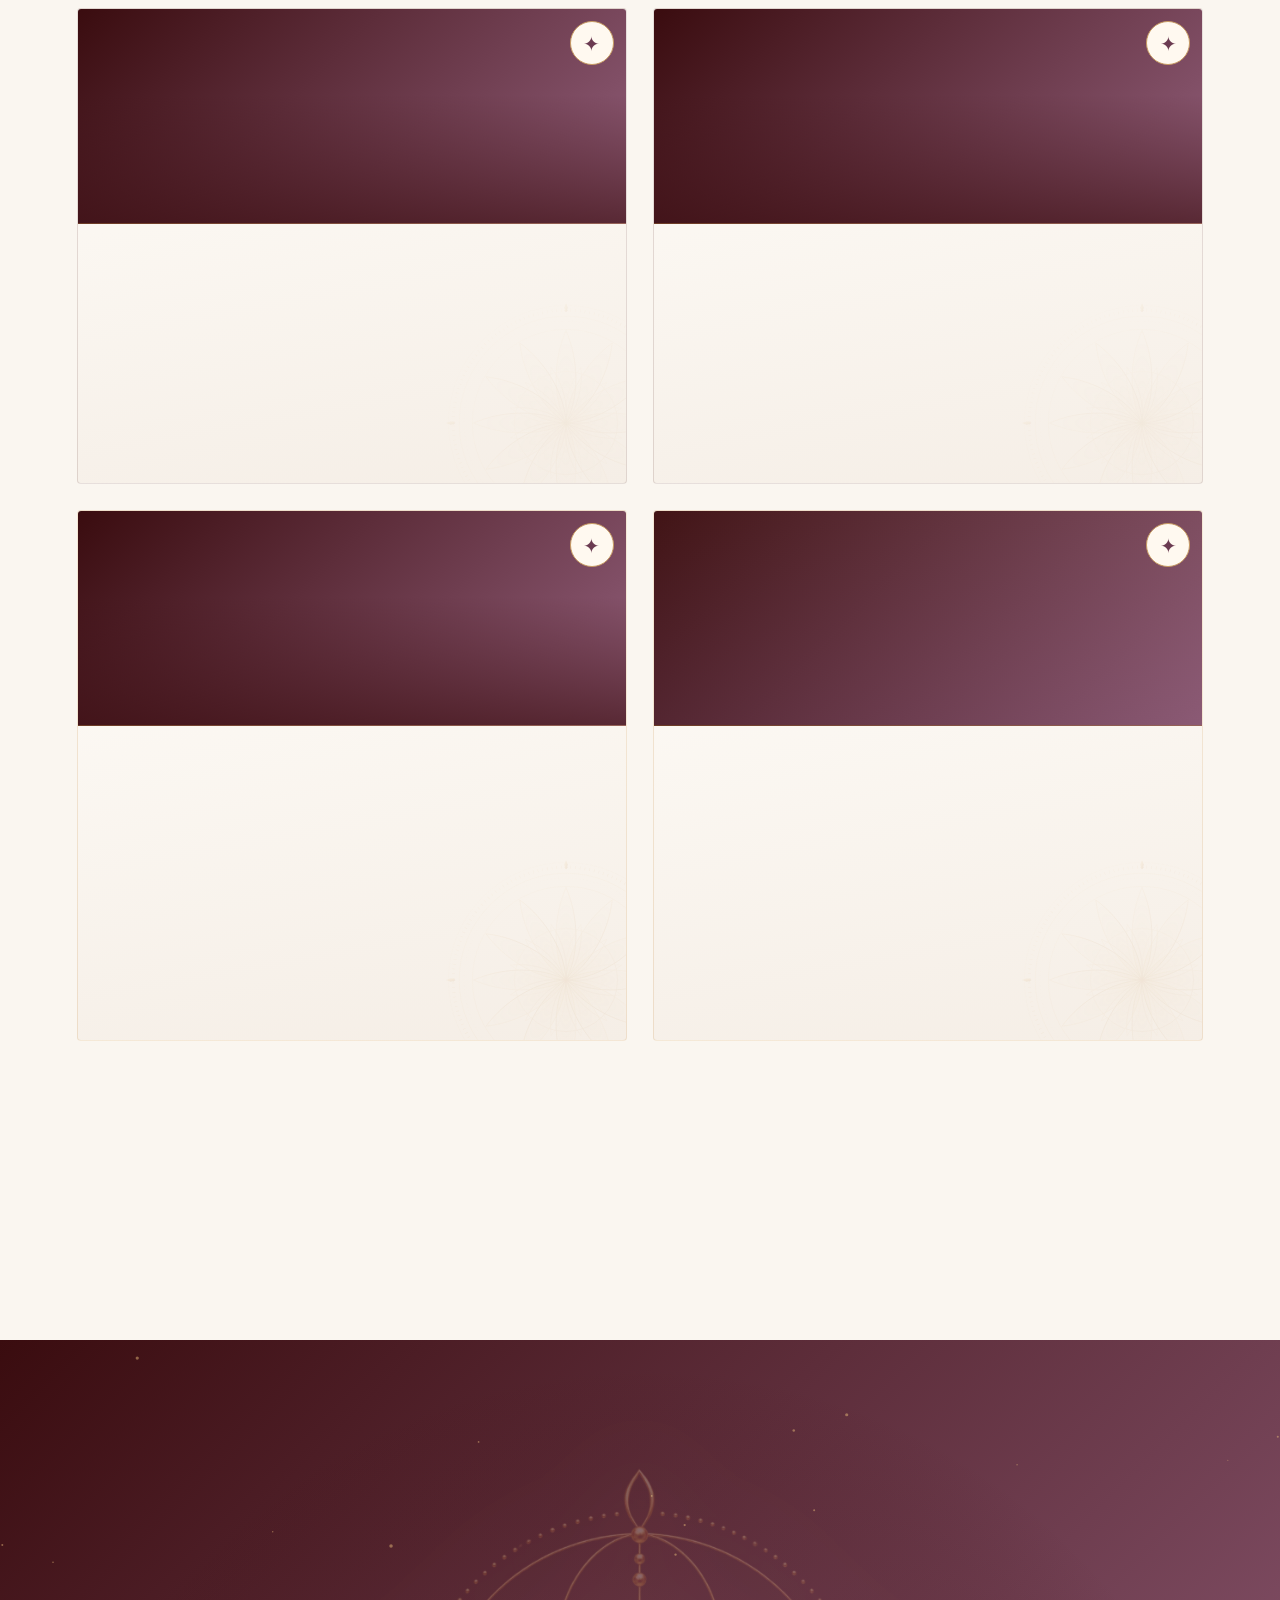
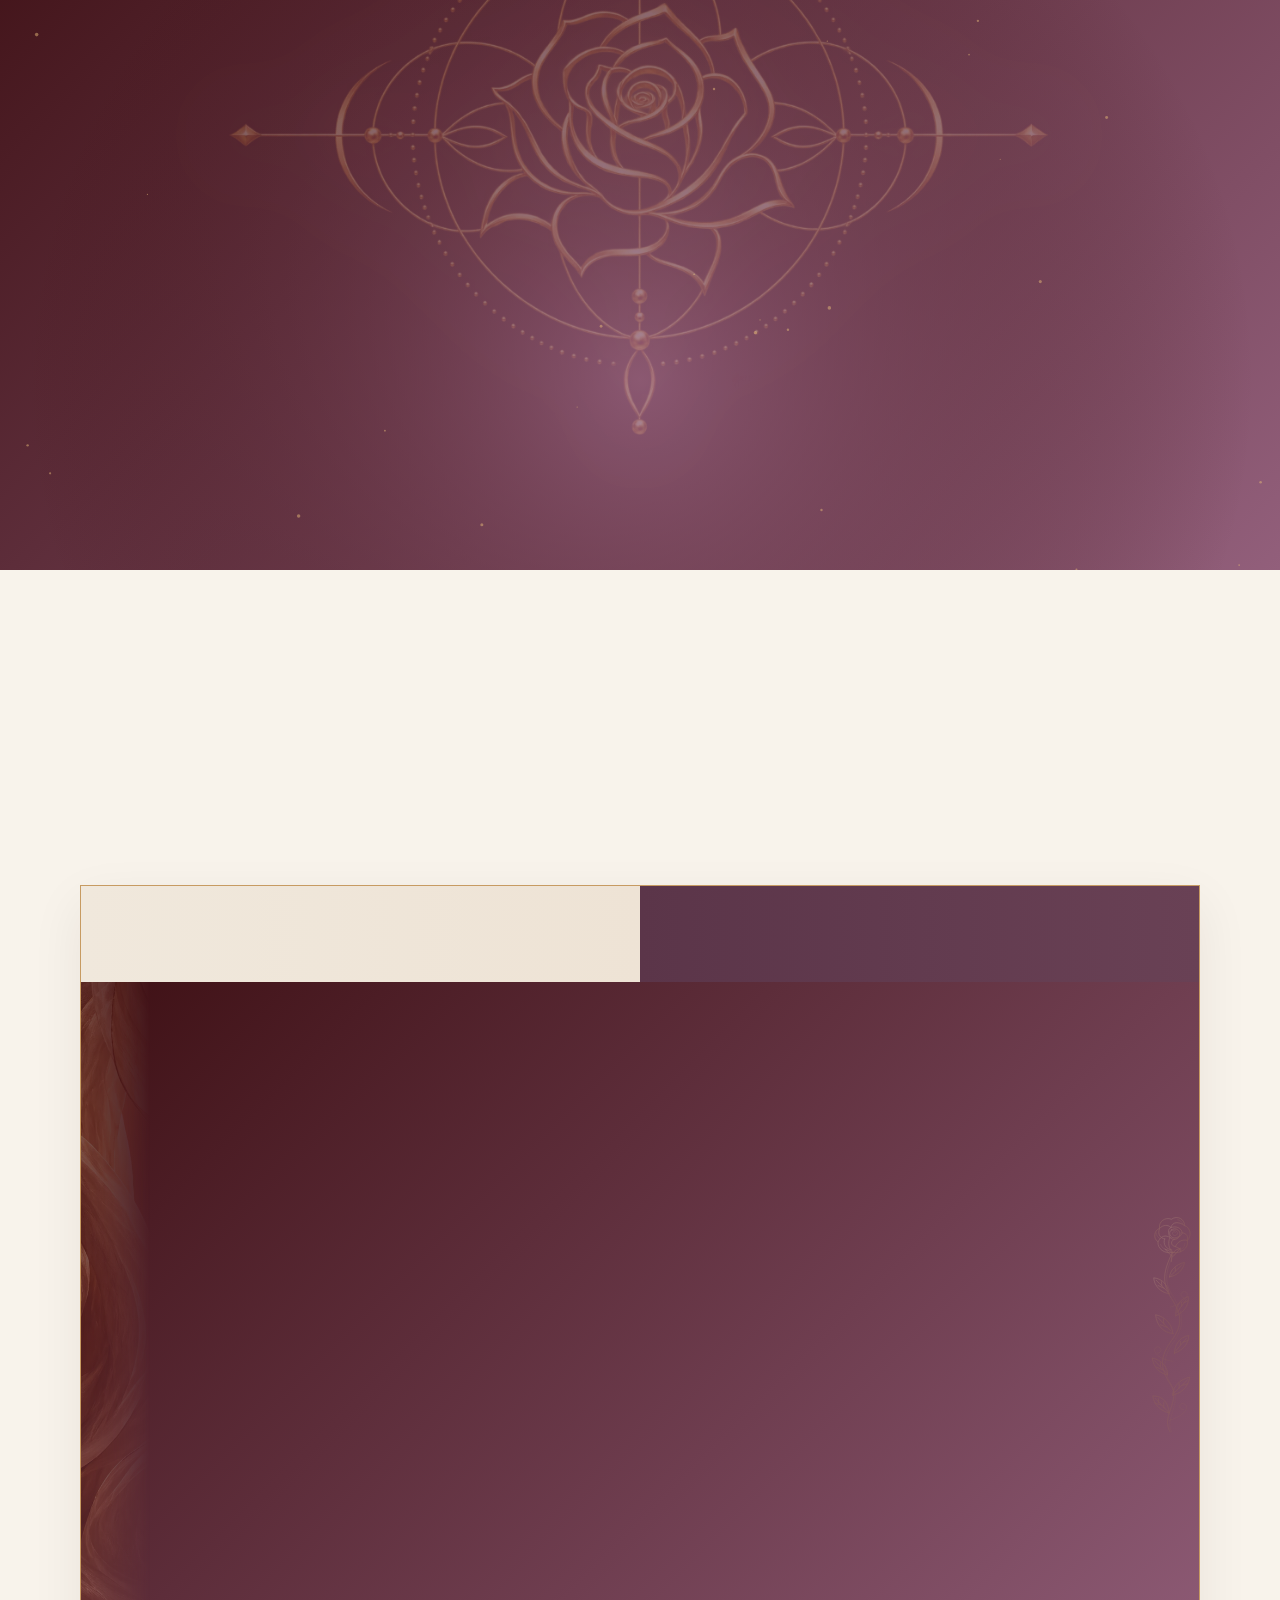
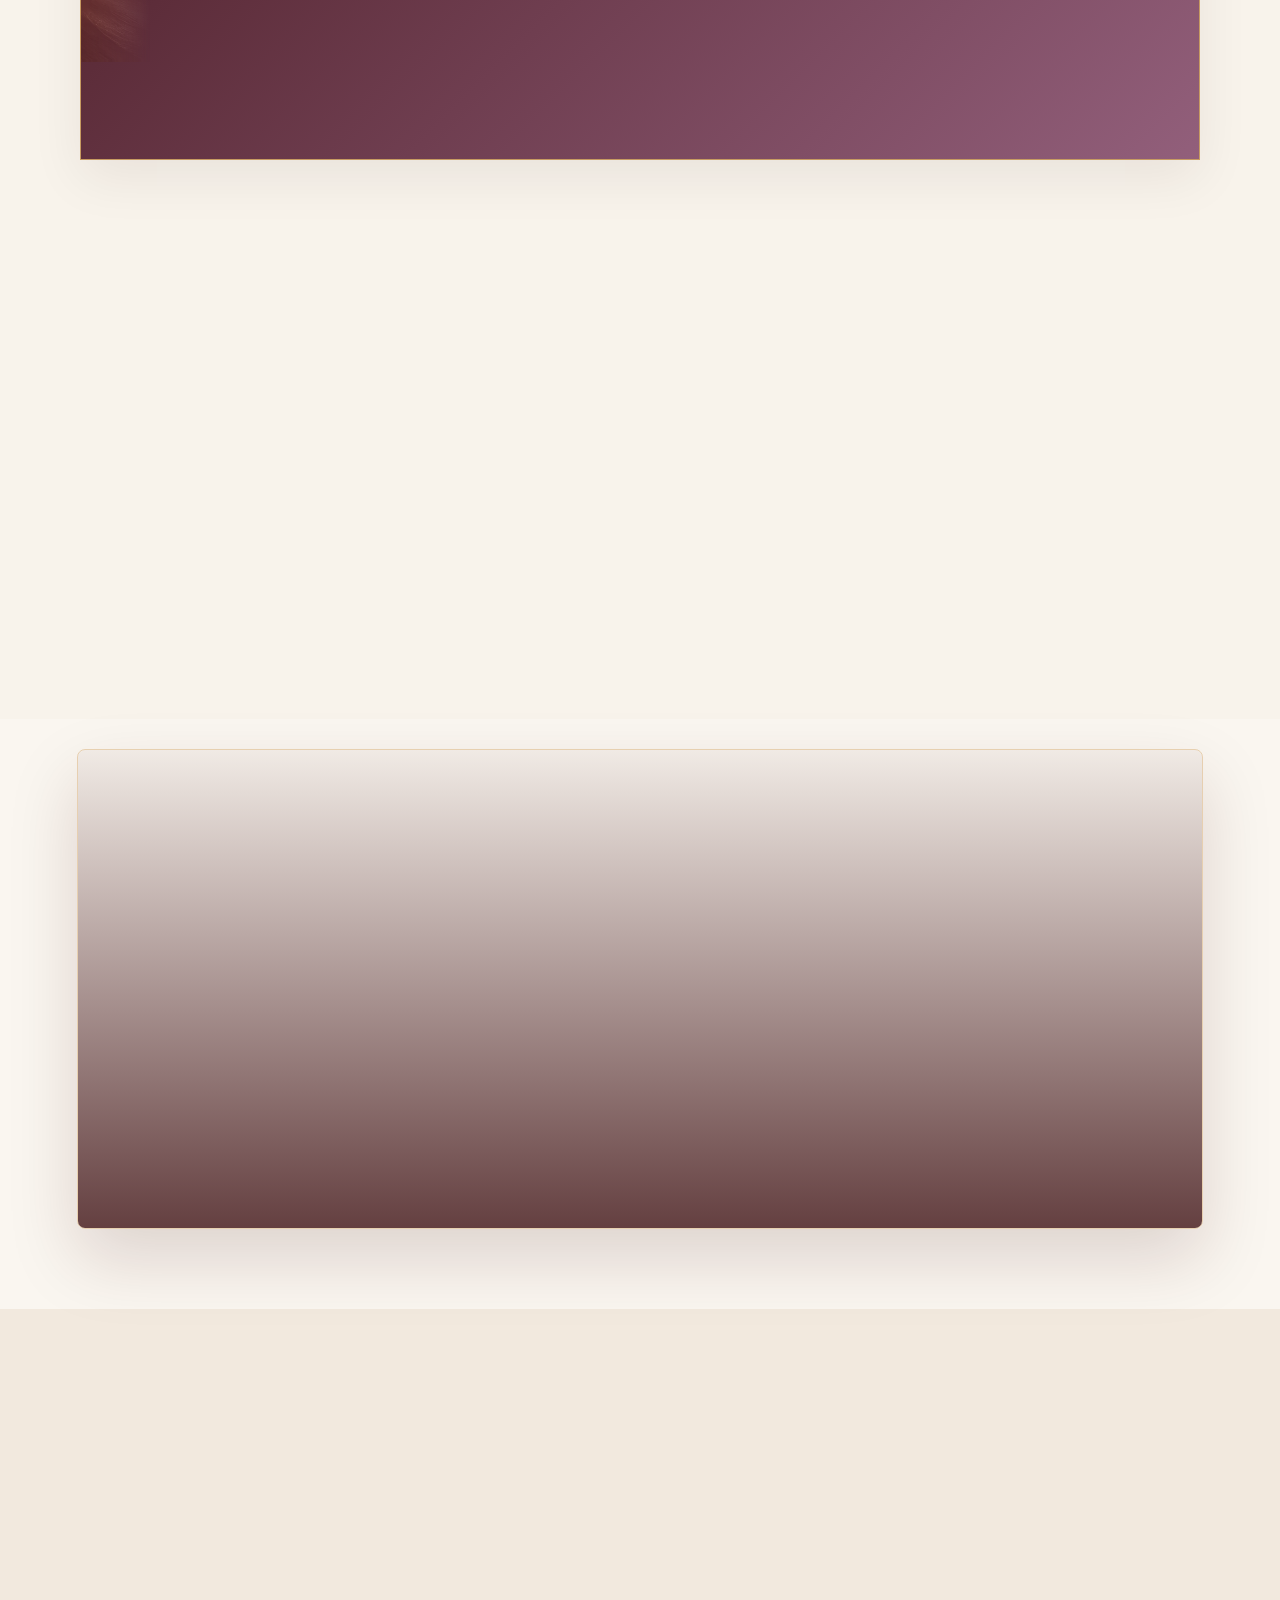
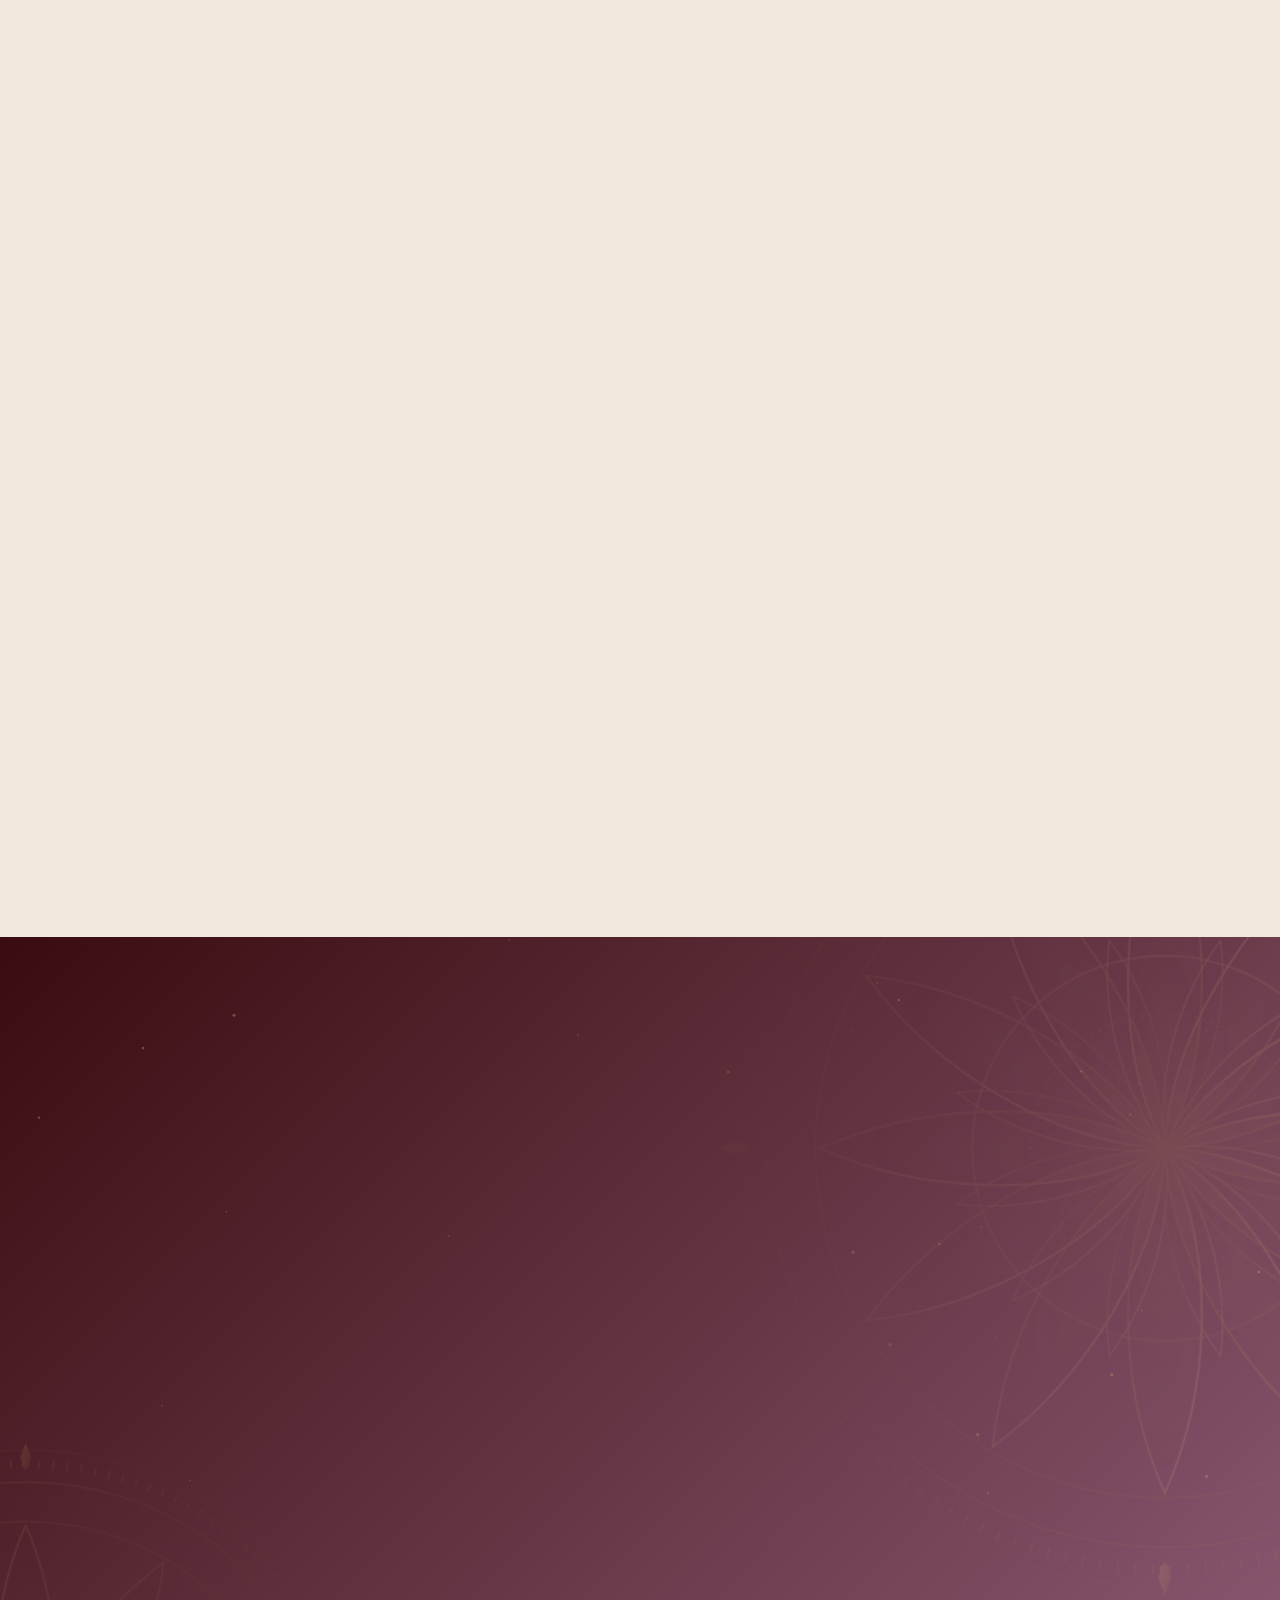
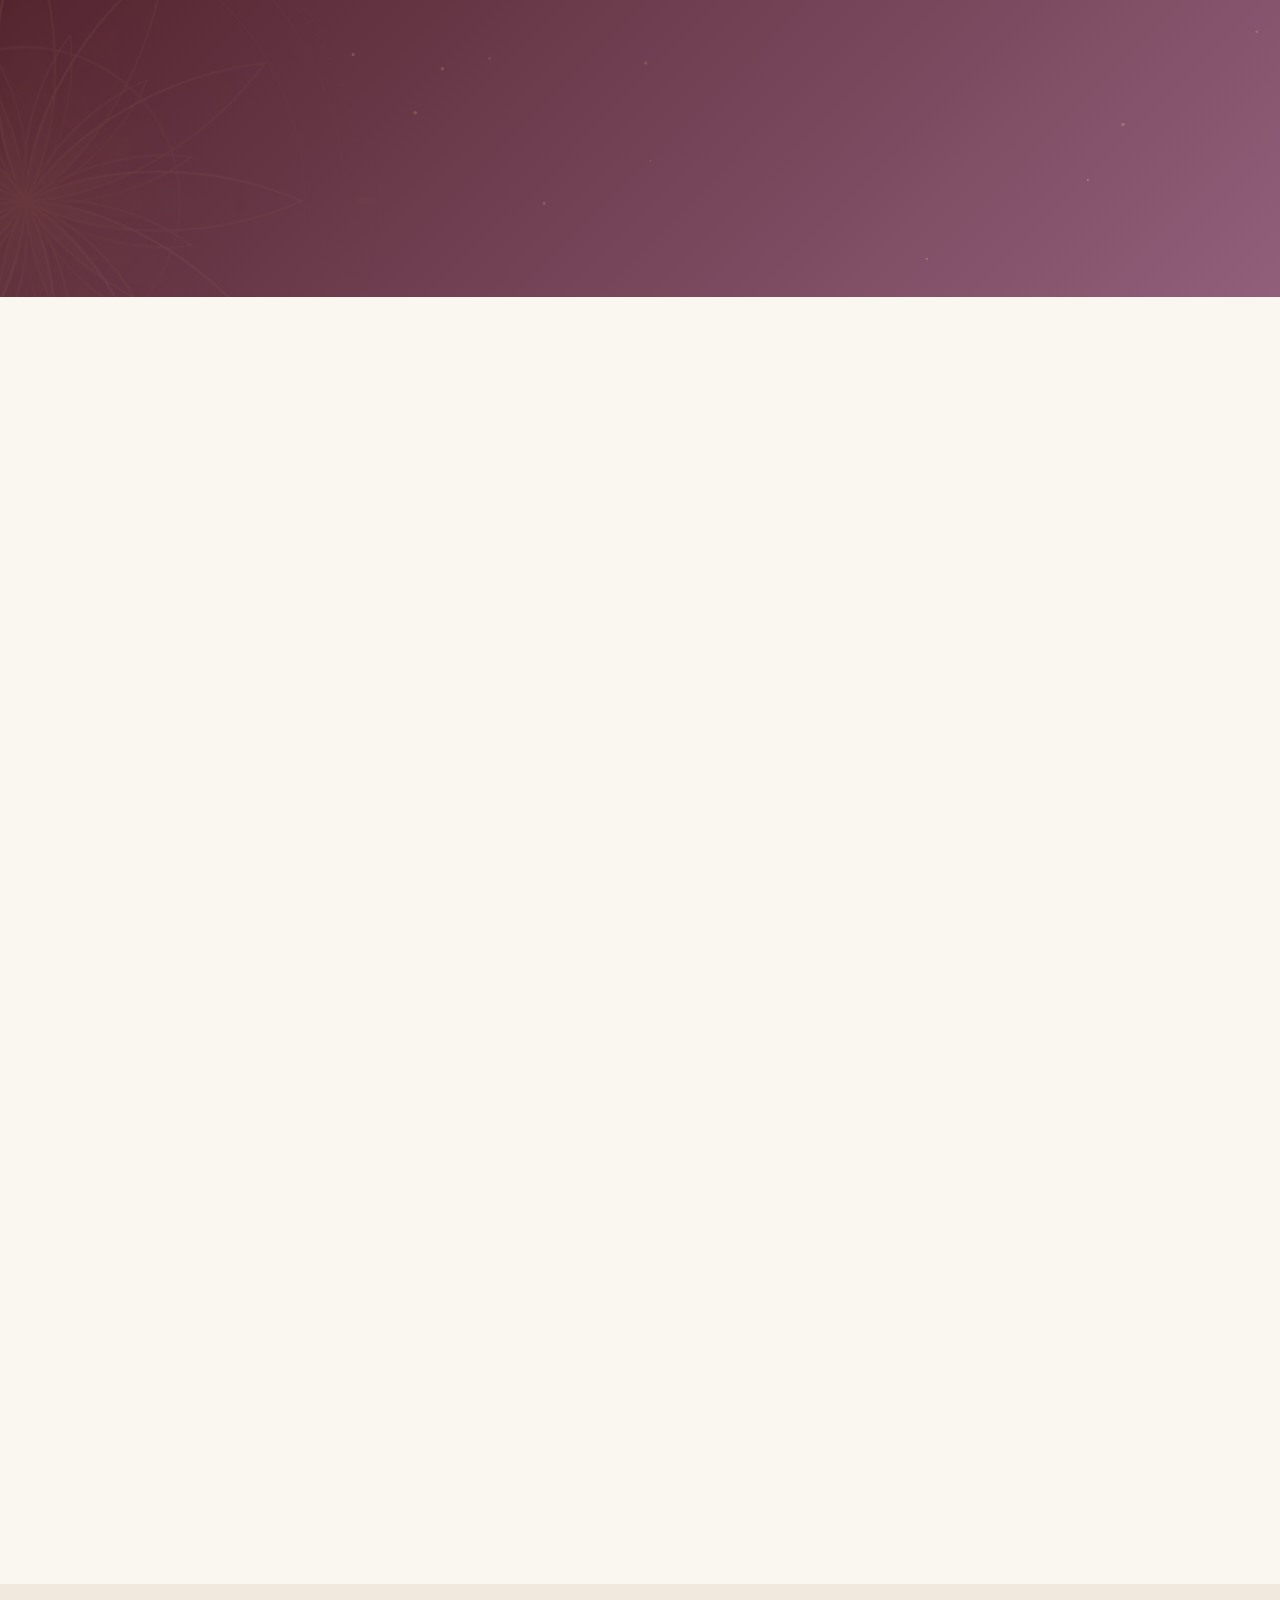
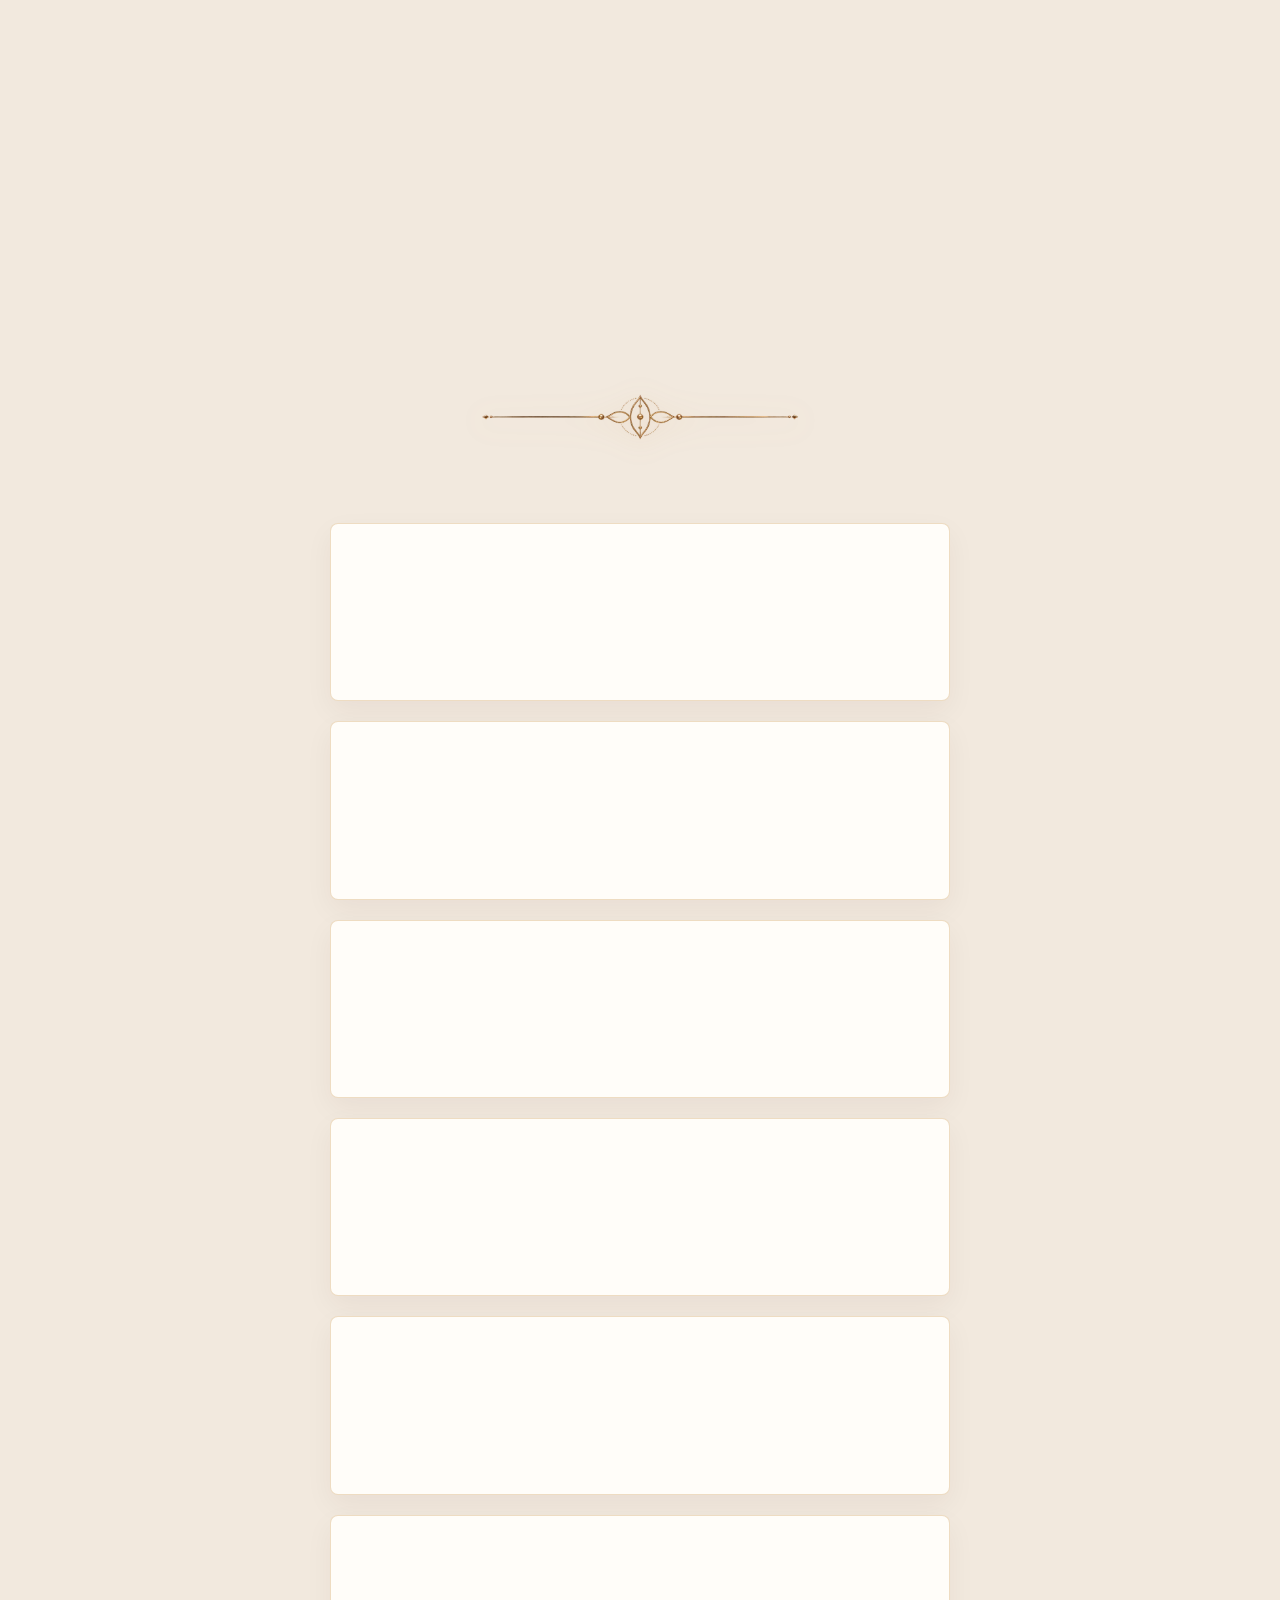
